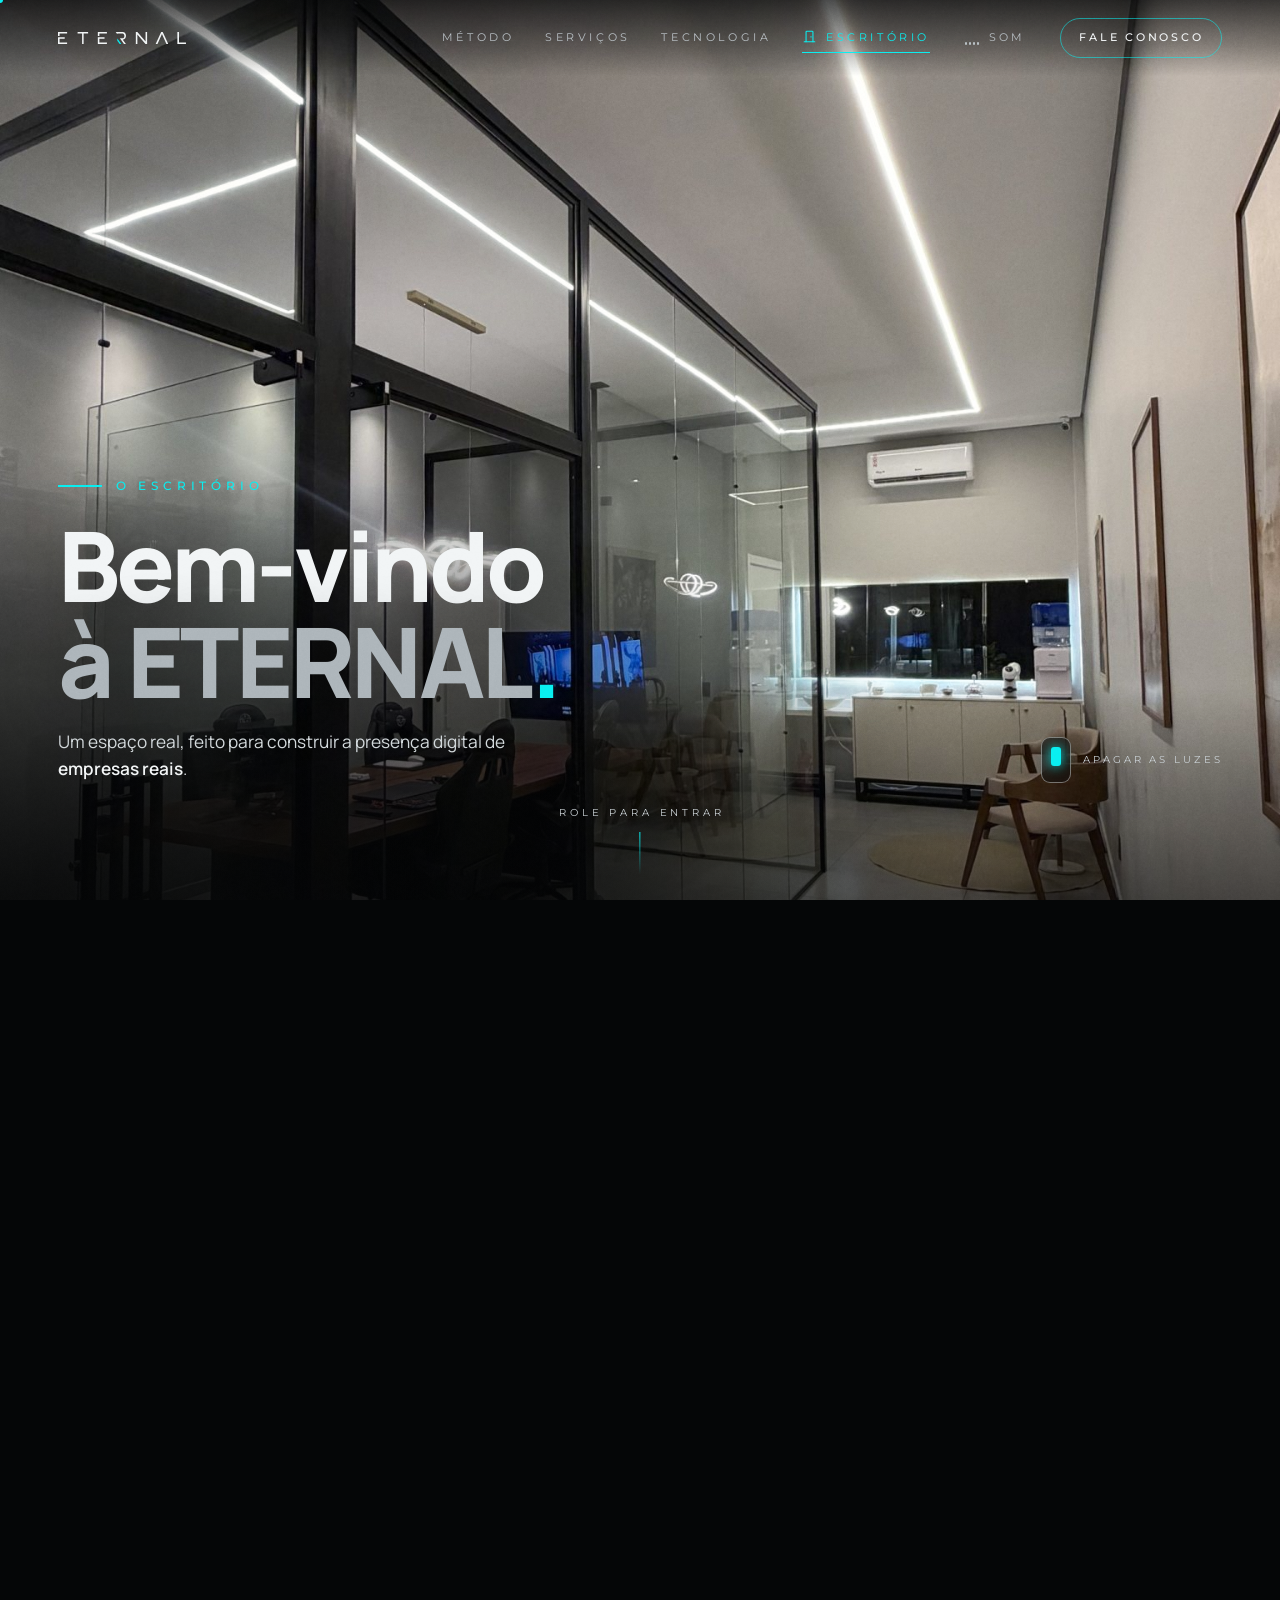
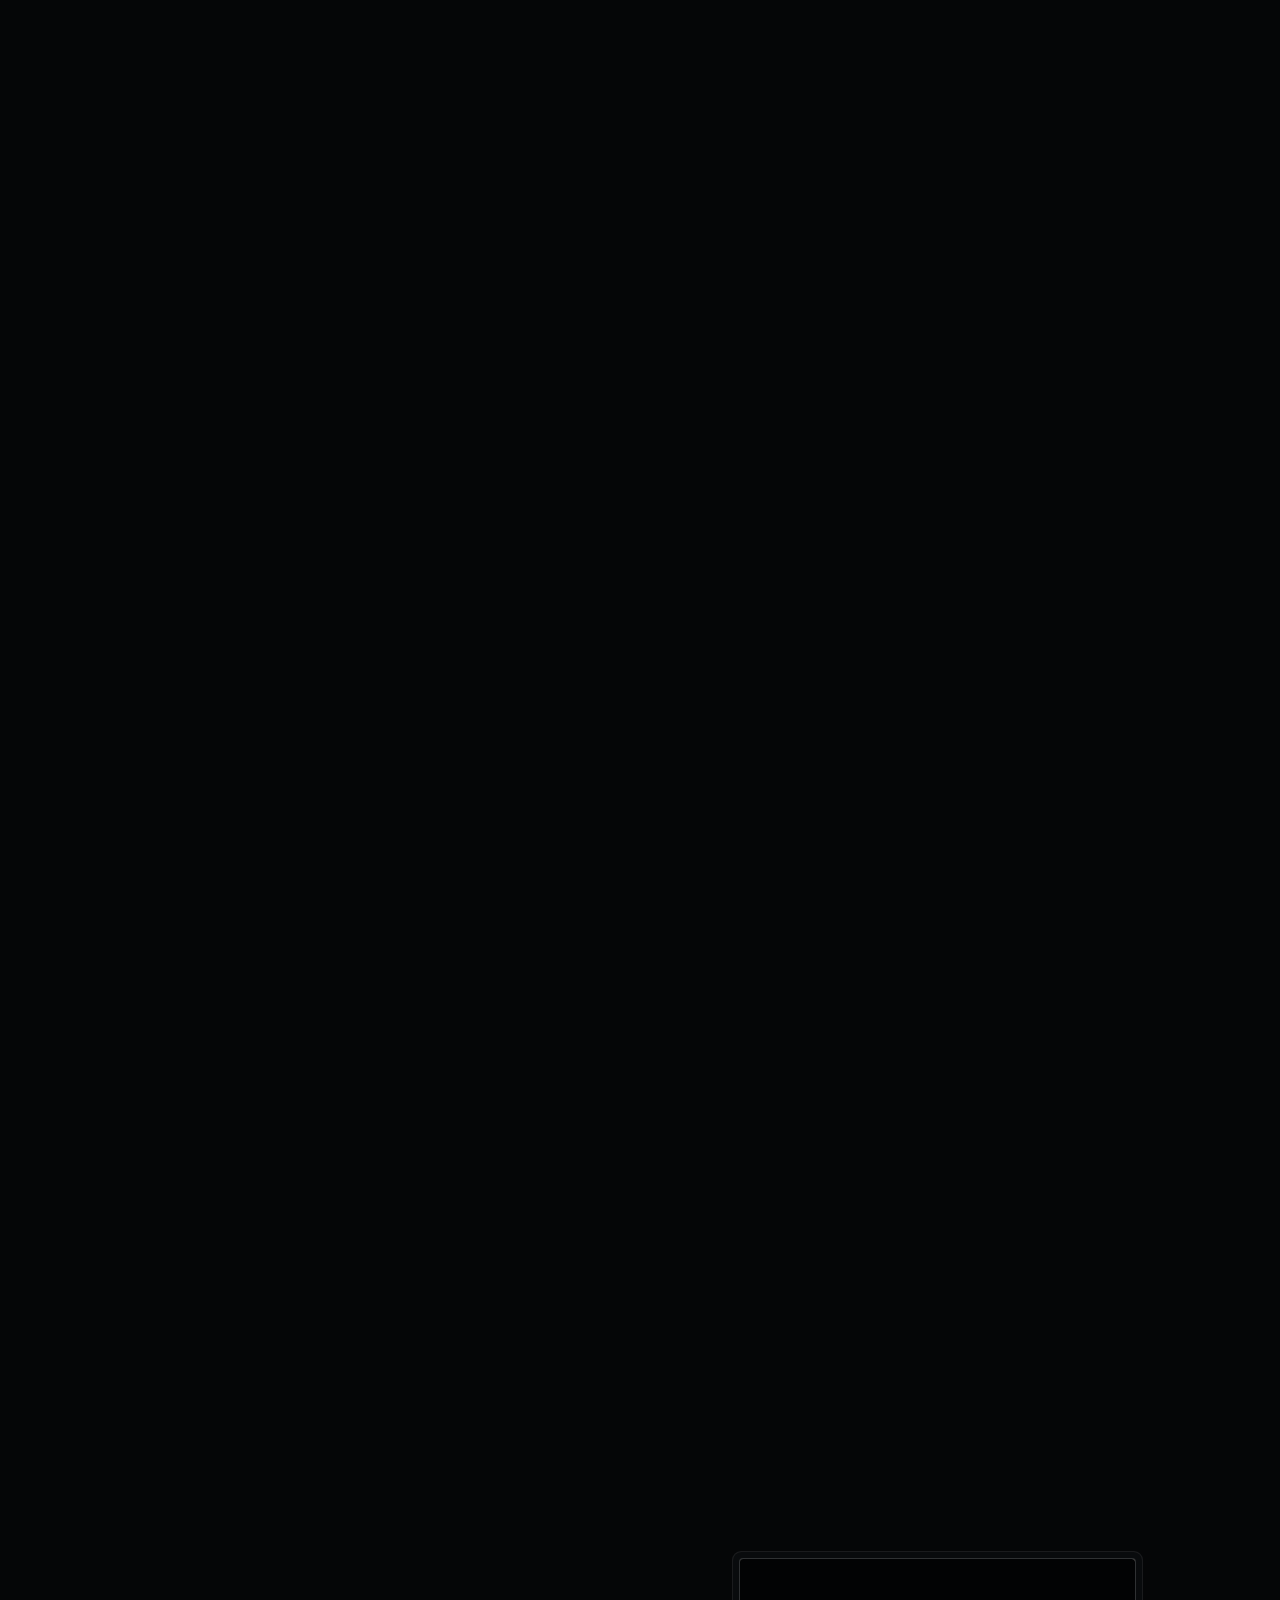
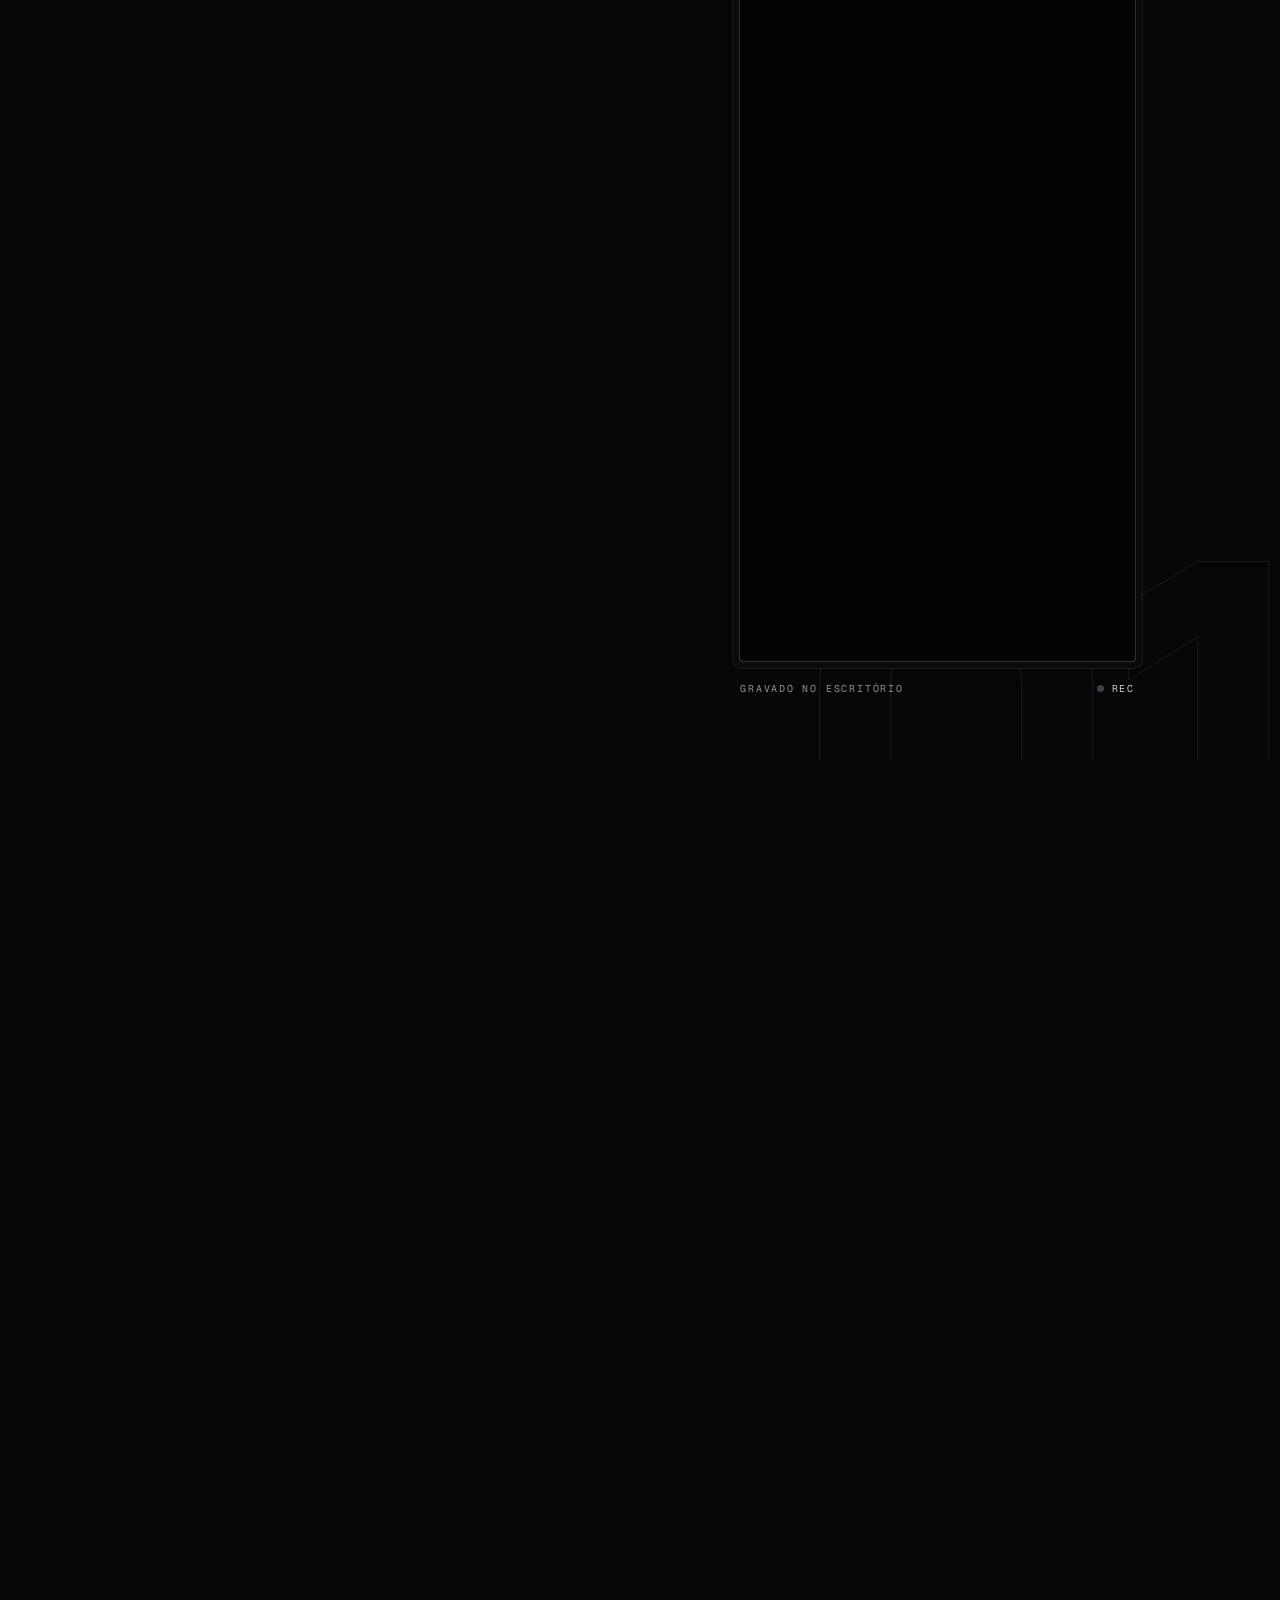
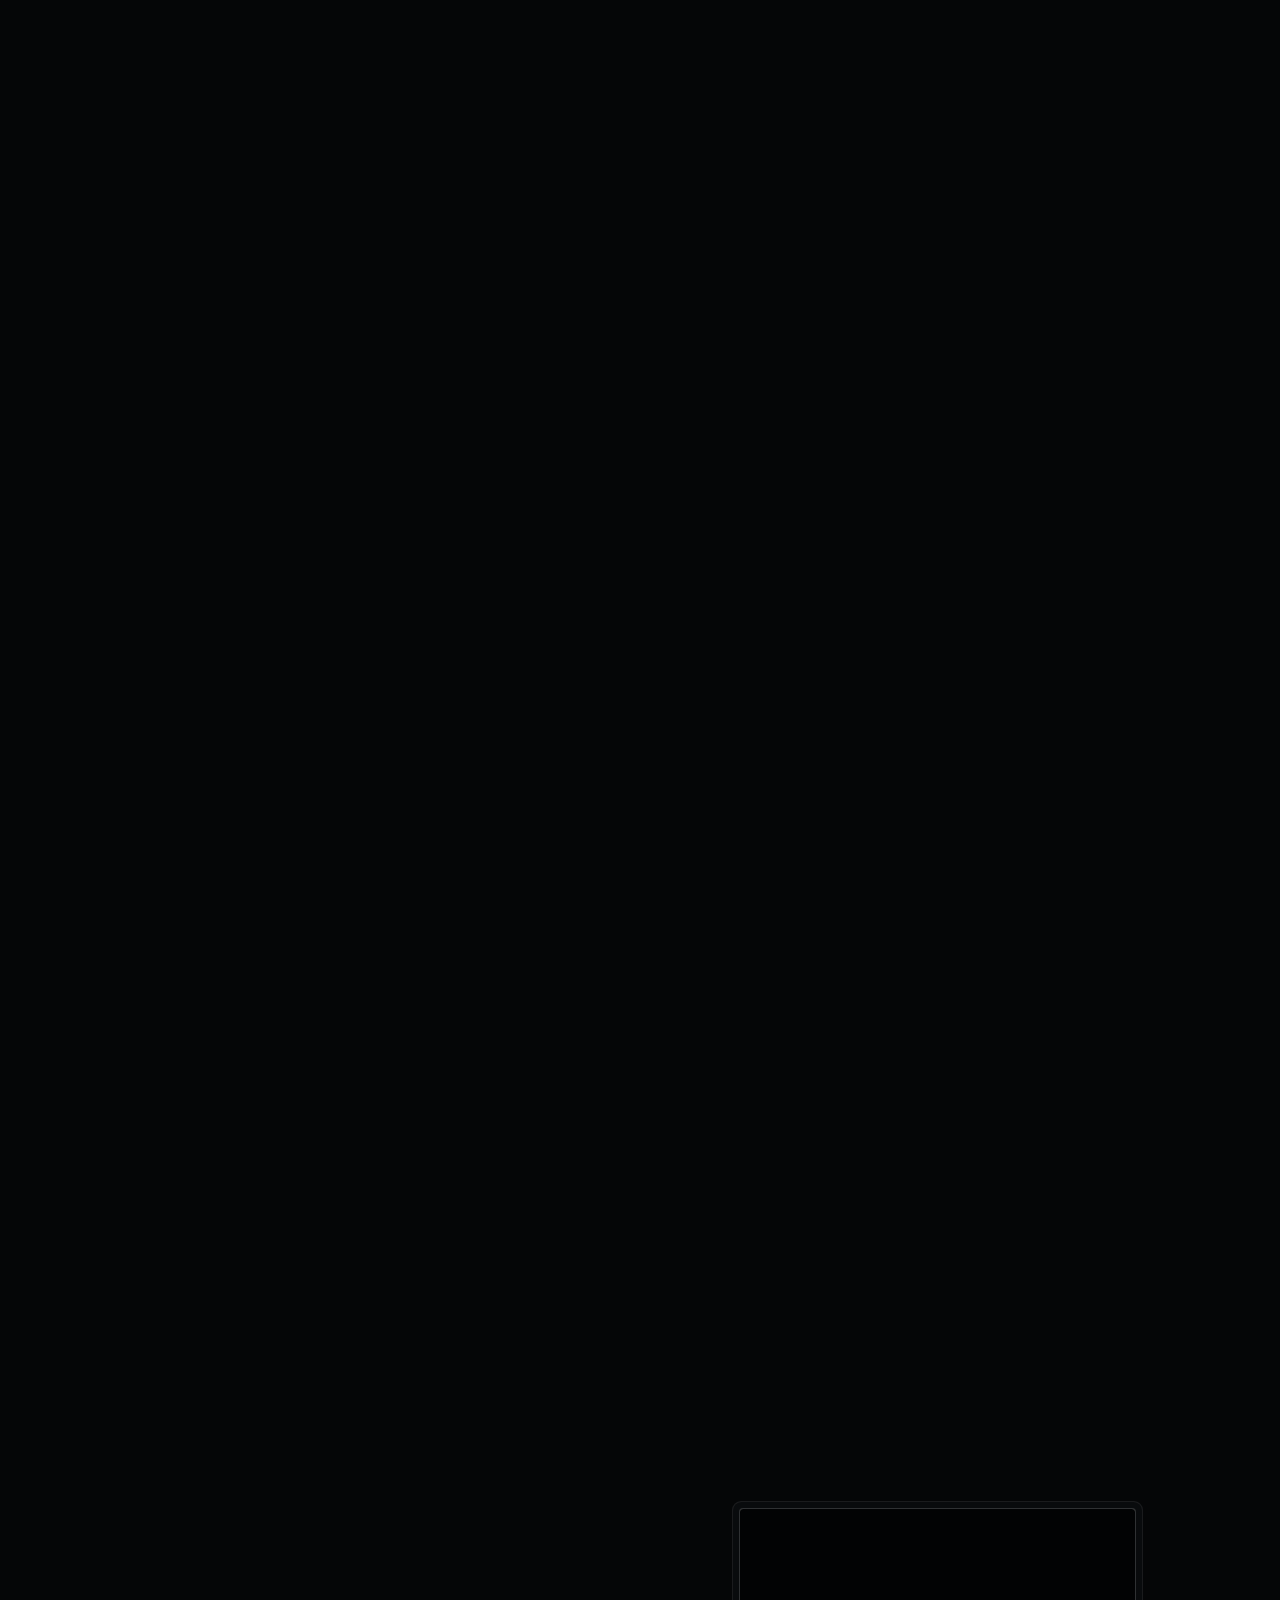
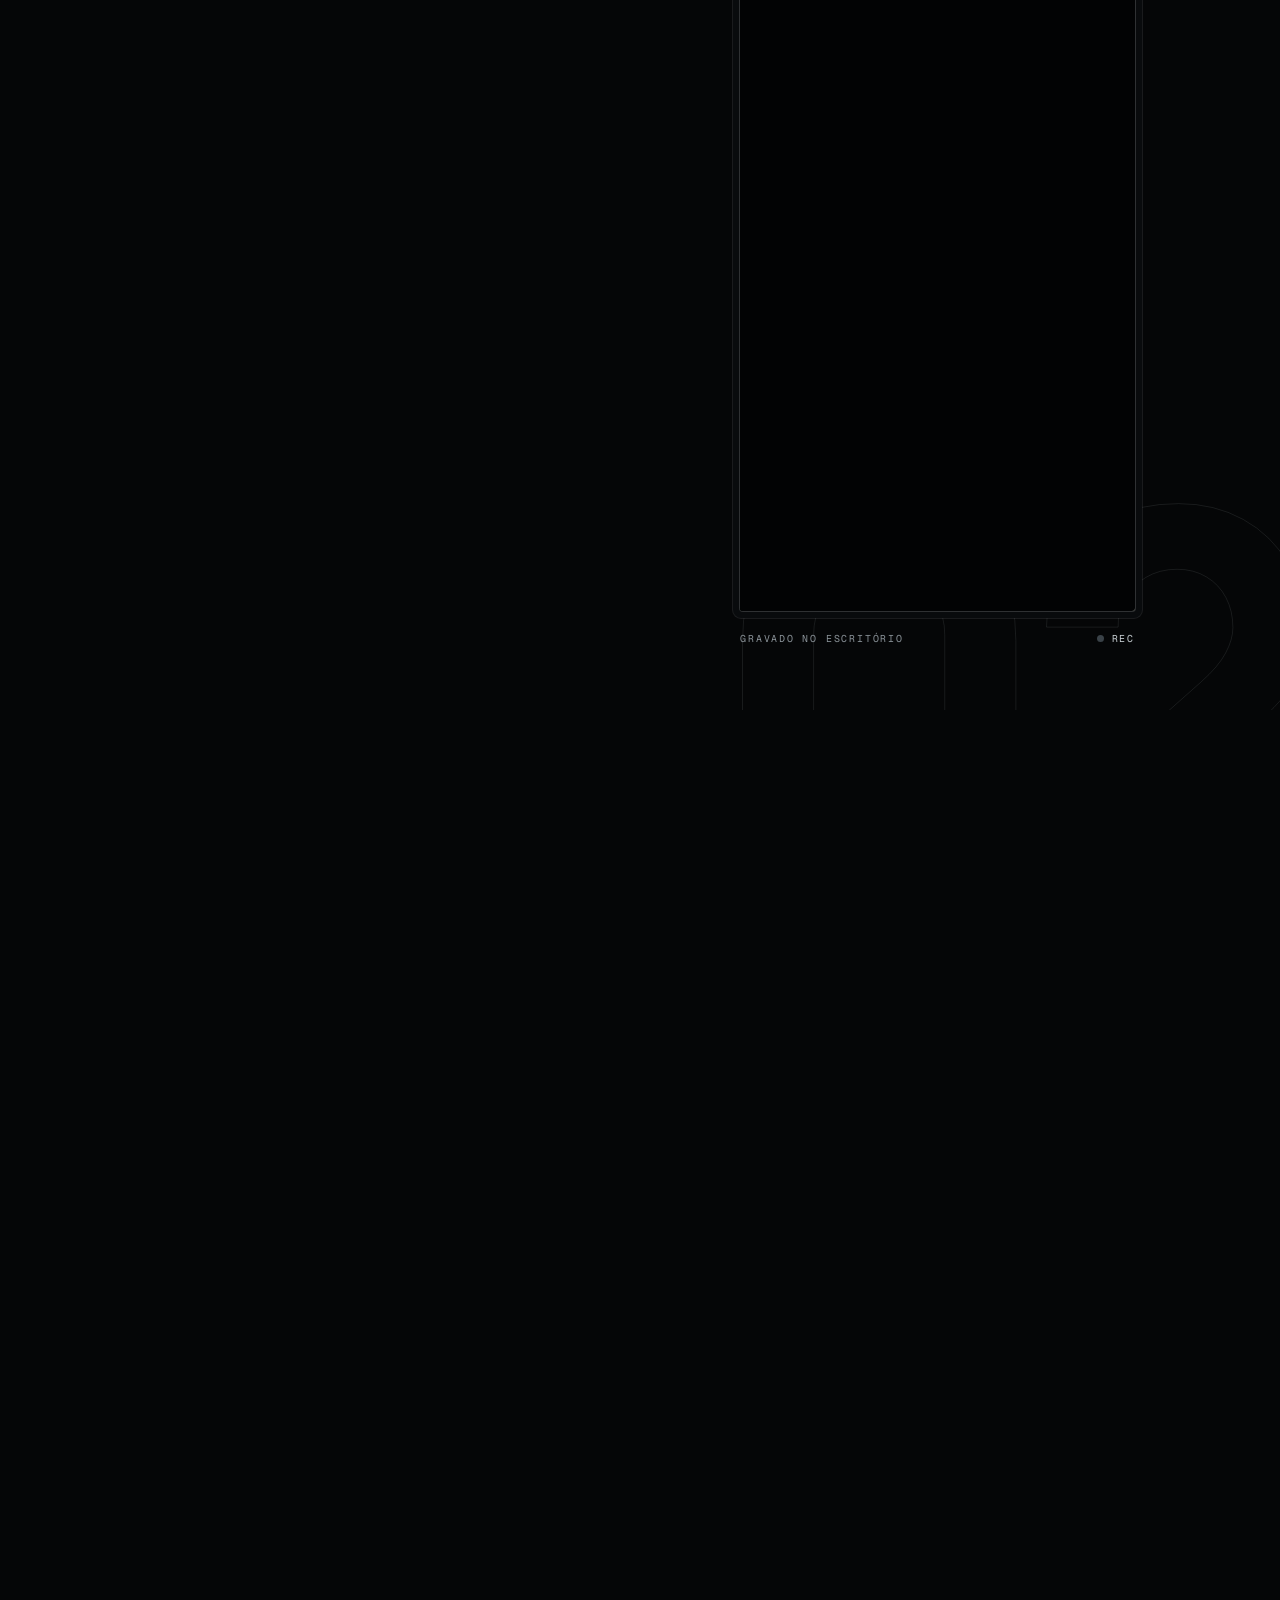
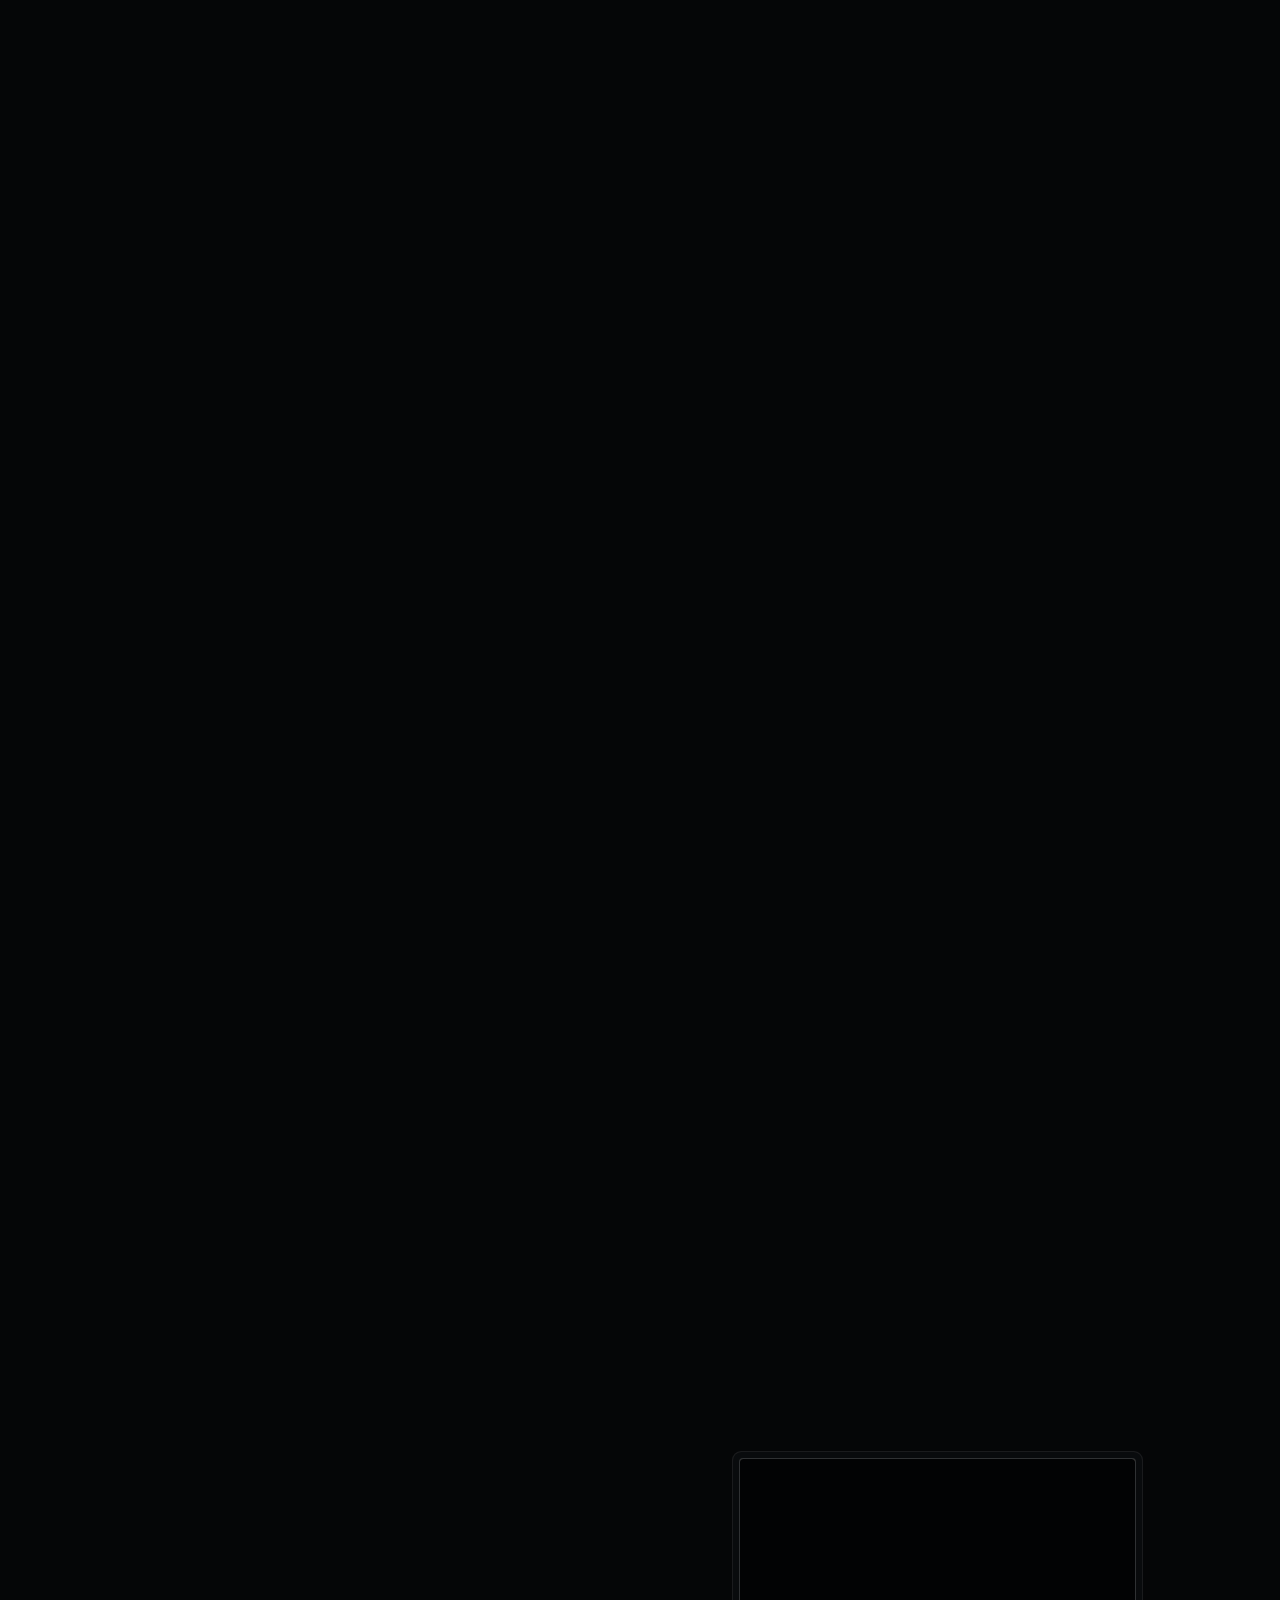
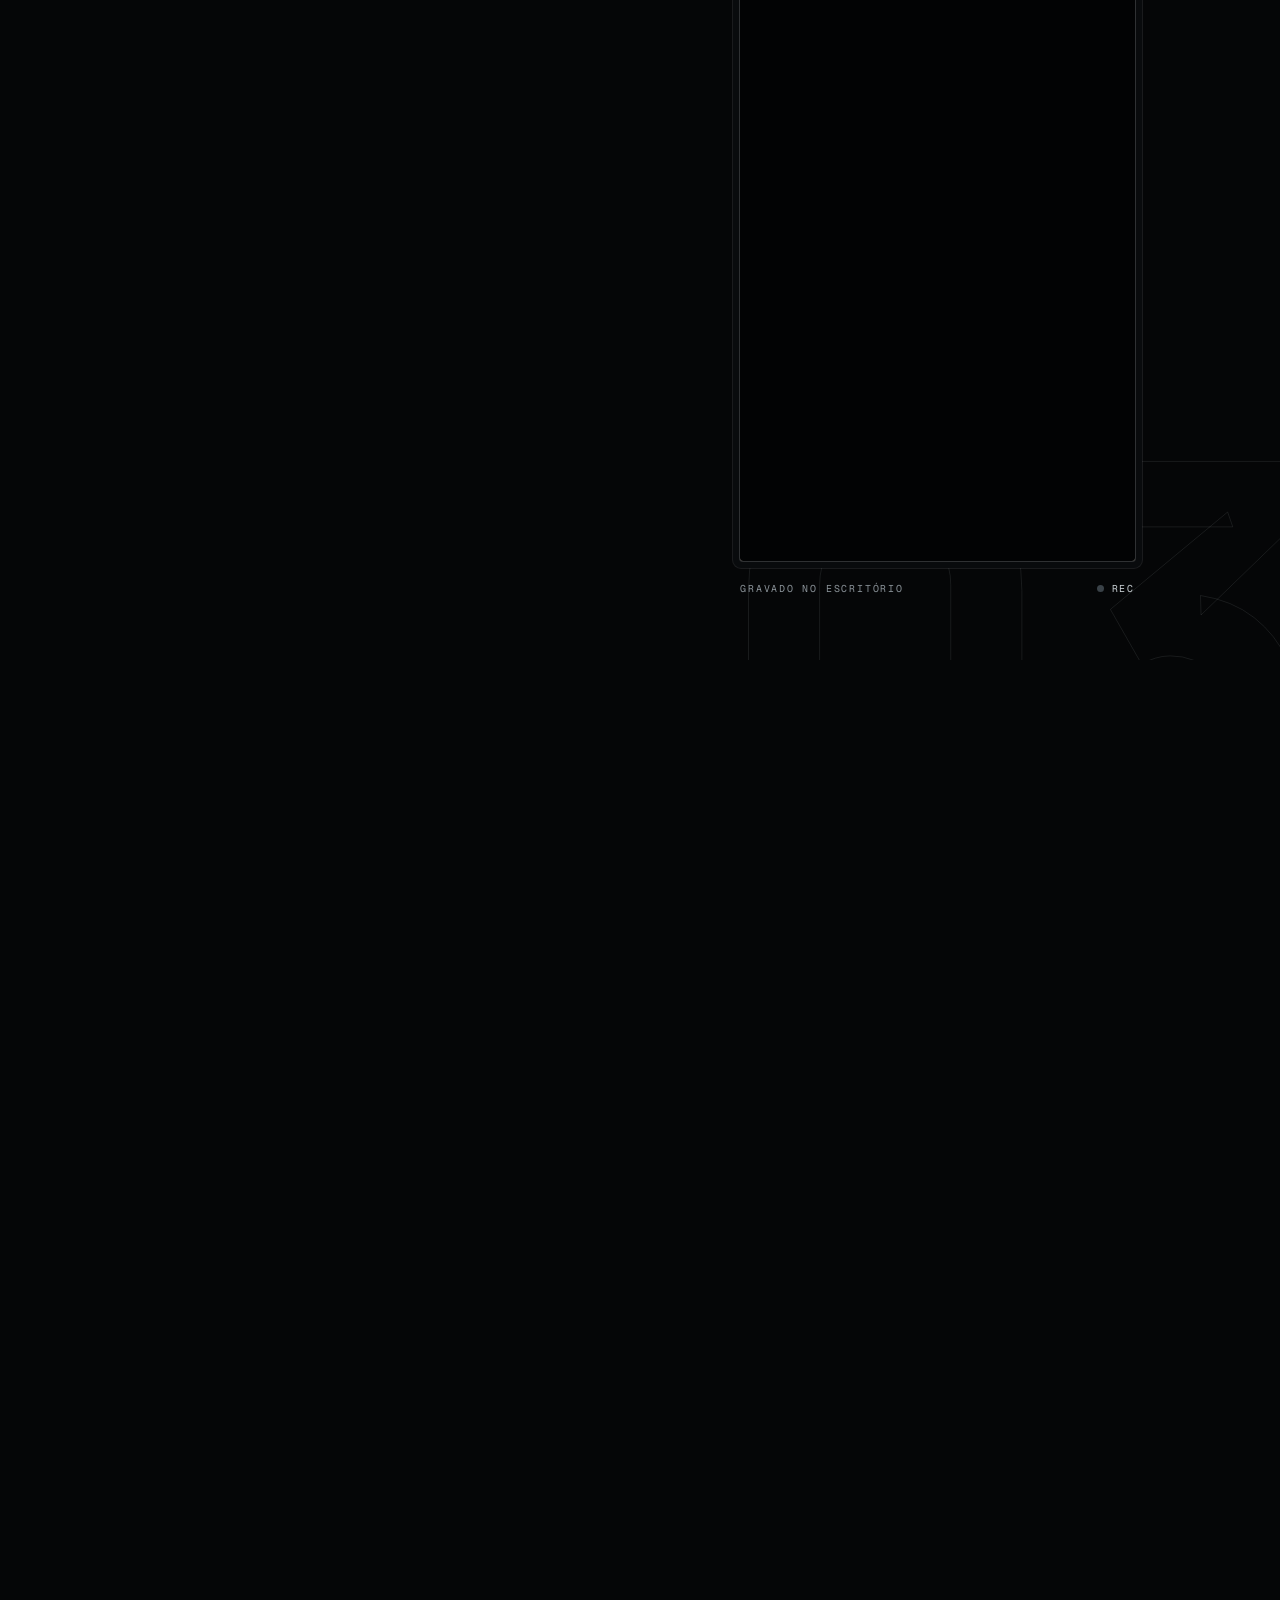
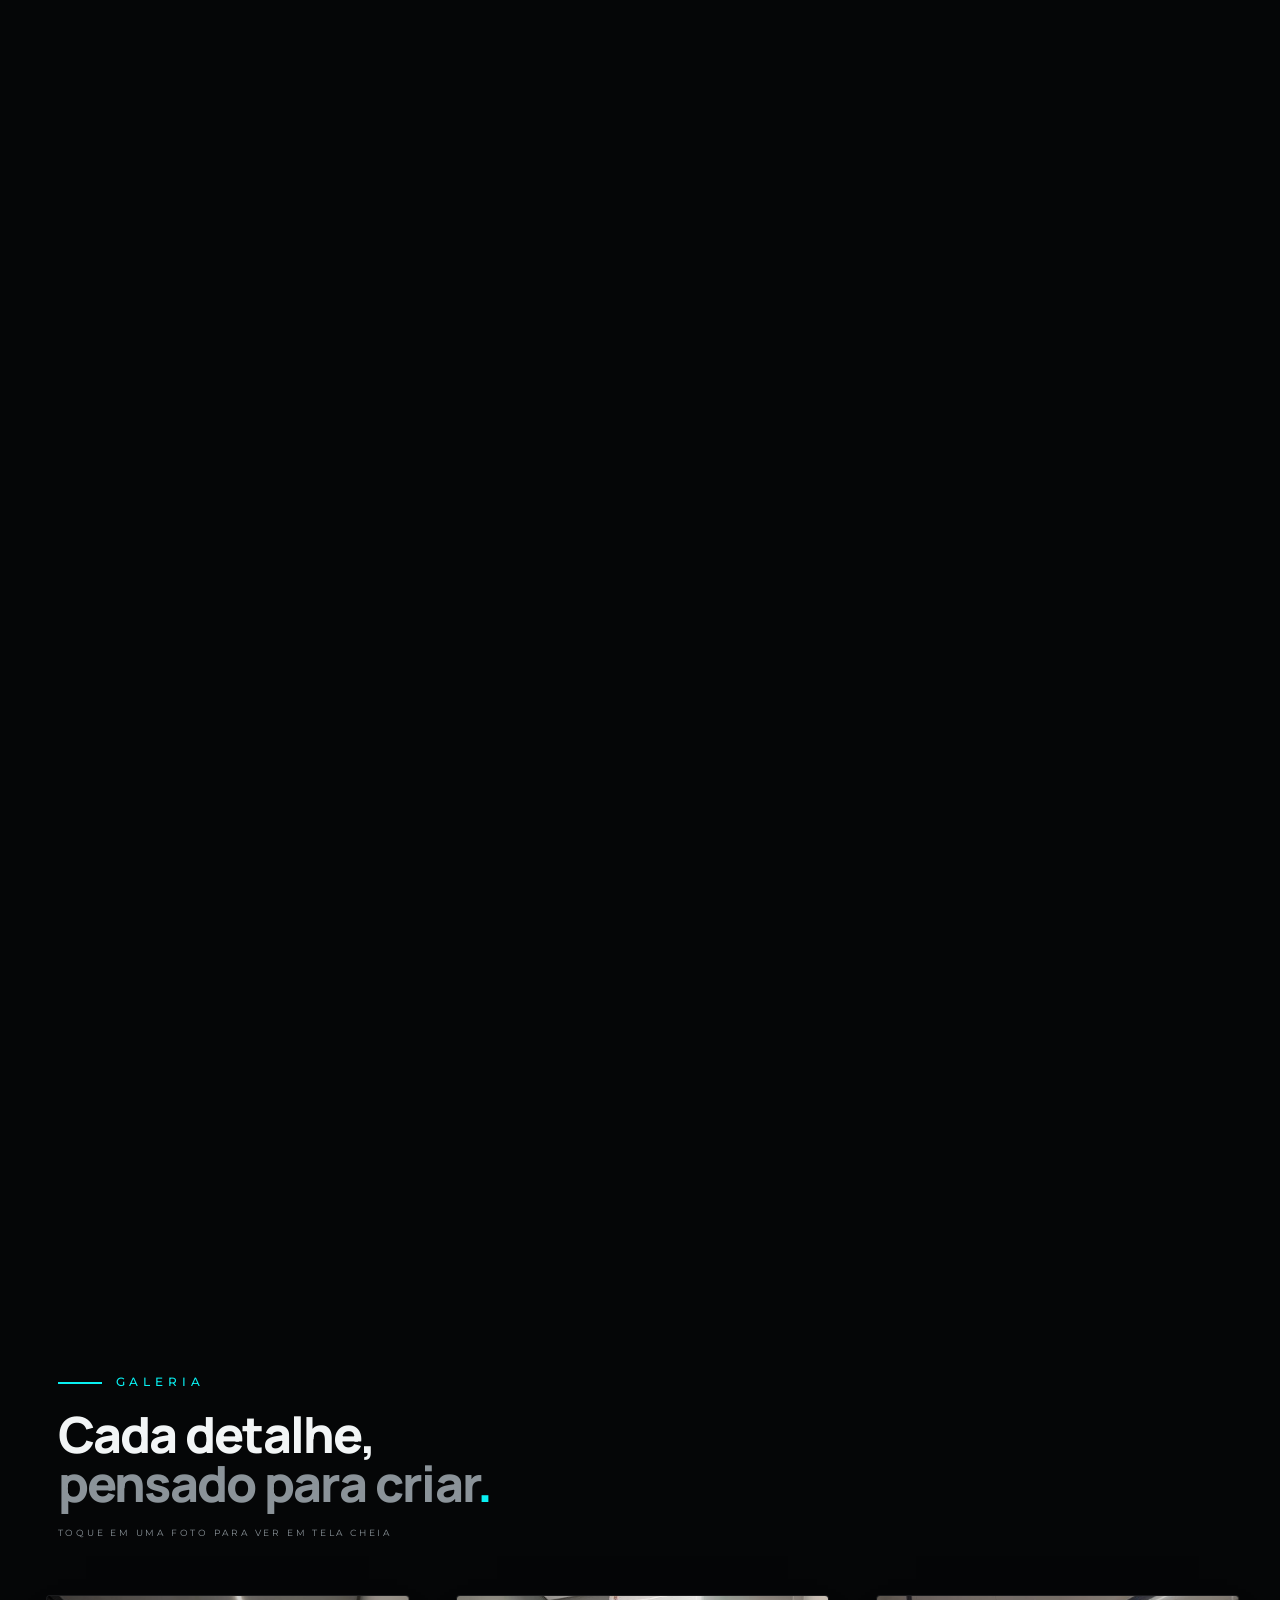
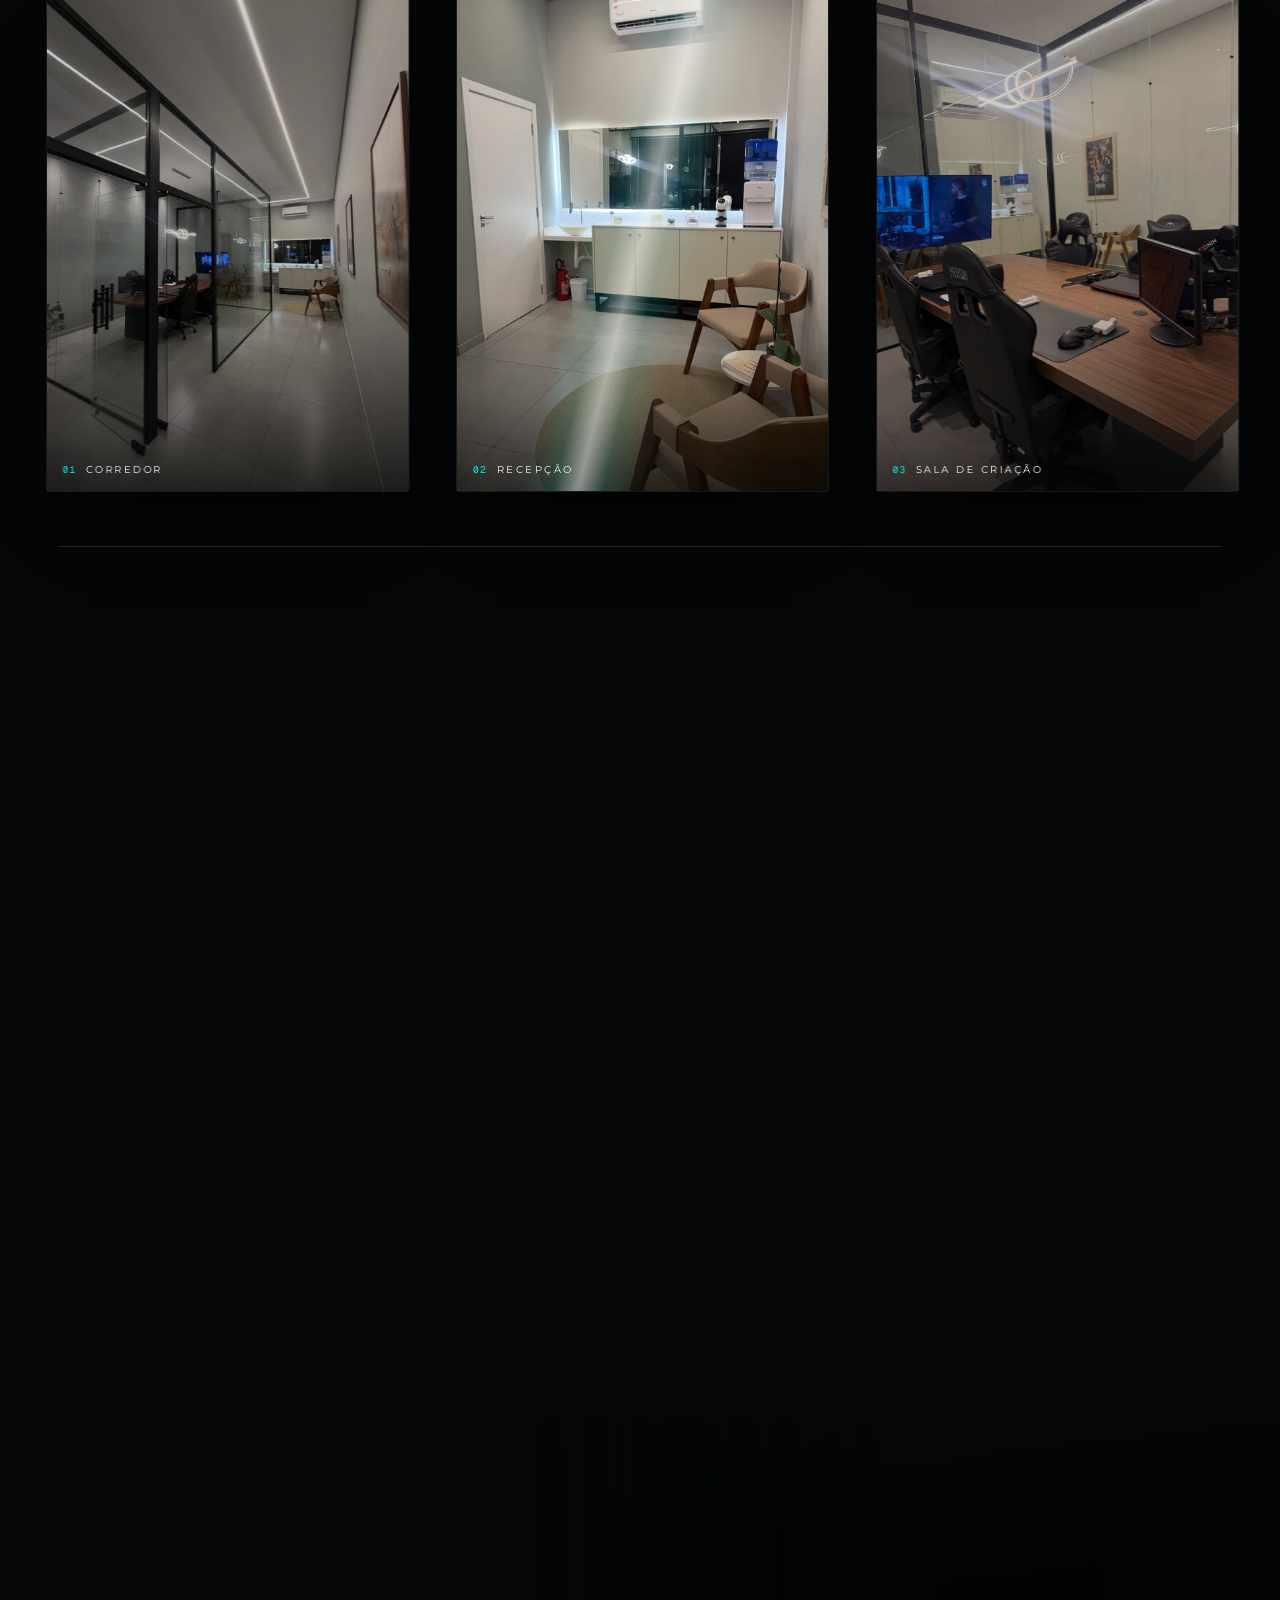
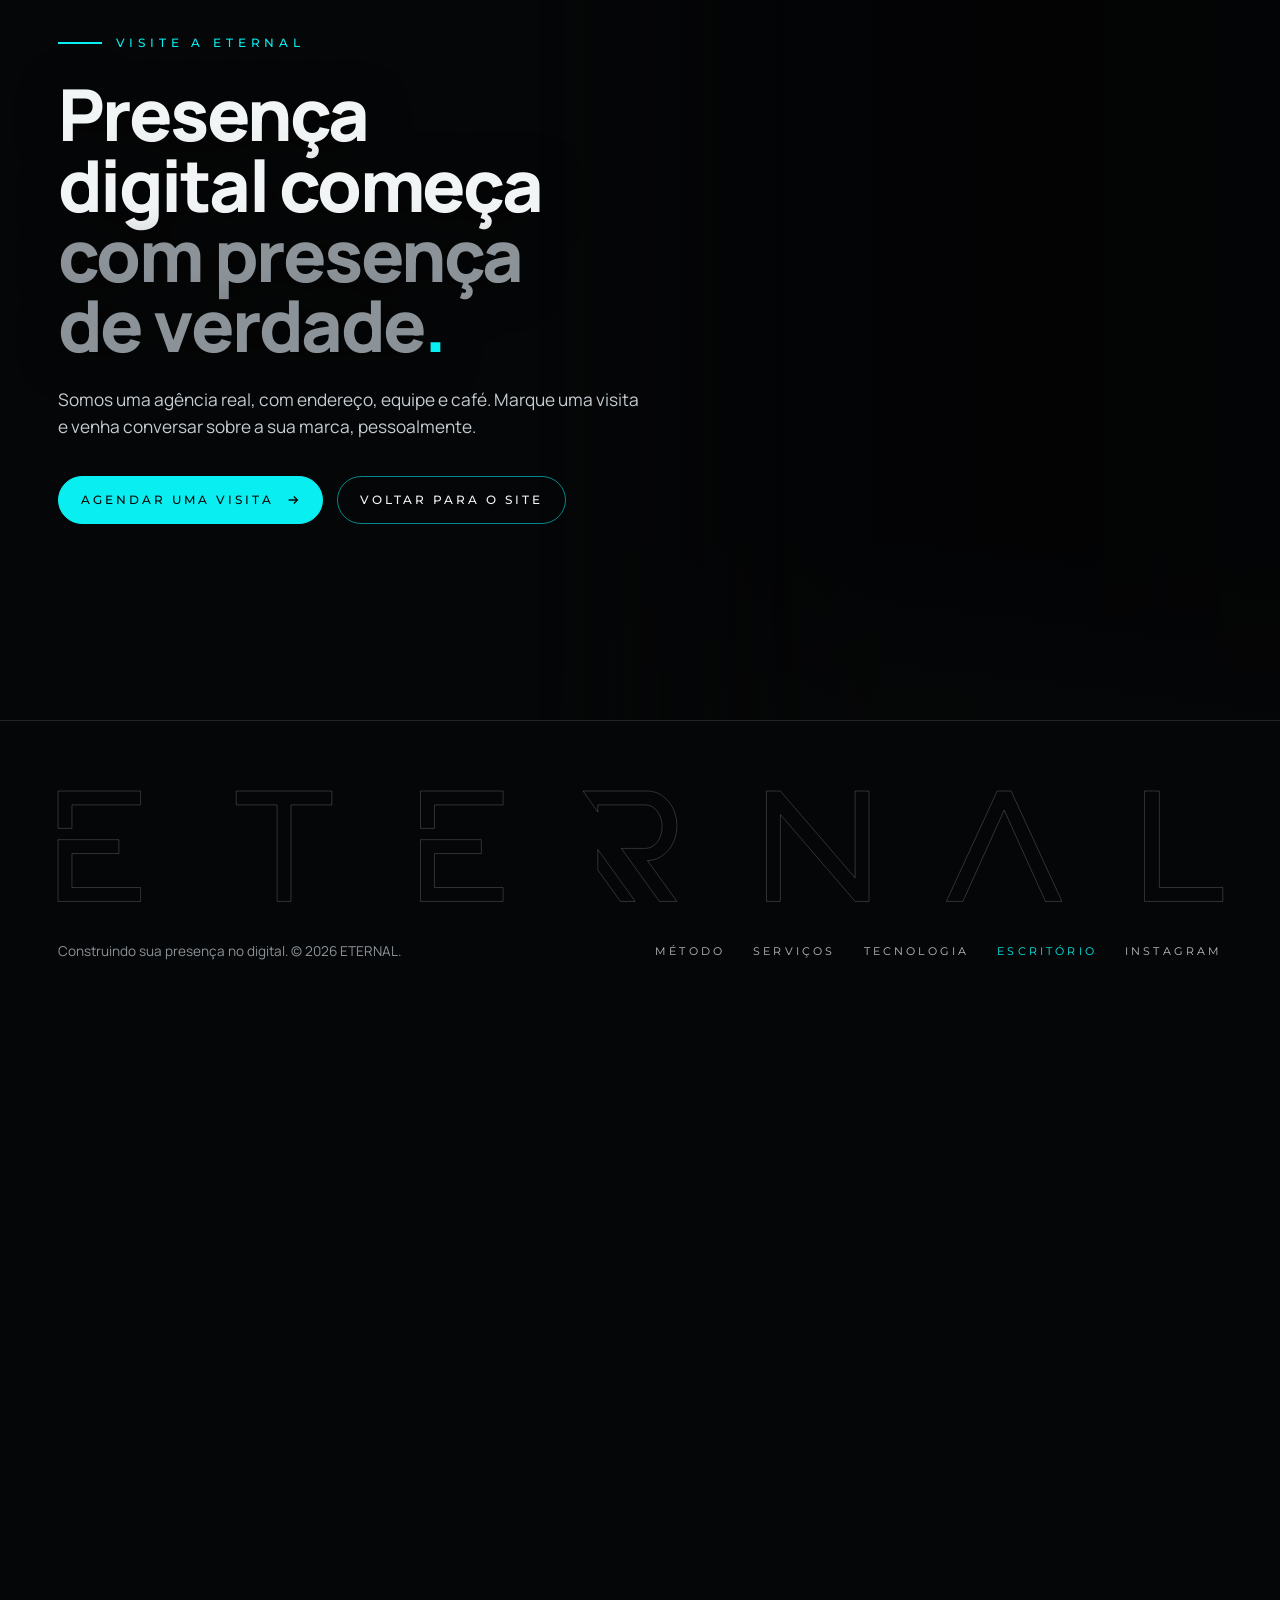
==== escritorio.html @ 4ac4bde9 "Nova página do Escritório e item no menu - escritorio.html: a luz ciano desenha o corredor (traços t" ====
<!doctype html>
<html lang="pt-BR">
<head>
<meta charset="utf-8">
<meta name="viewport" content="width=device-width, initial-scale=1, viewport-fit=cover">
<title>Escritório | ETERNAL</title>
<meta name="description" content="Conheça o escritório da ETERNAL: recepção, sala de criação e sala de reunião. Um espaço real para construir a presença digital da sua empresa. Agende uma visita.">
<meta name="theme-color" content="#050607">
<link rel="canonical" href="https://agenciaeternal.com.br/escritorio">
<meta property="og:type" content="website">
<meta property="og:locale" content="pt_BR">
<meta property="og:title" content="O escritório da ETERNAL">
<meta property="og:description" content="Um espaço real, feito para construir a presença digital de empresas reais. Venha nos visitar.">
<meta property="og:url" content="https://agenciaeternal.com.br/escritorio">
<meta property="og:image" content="https://agenciaeternal.com.br/assets/office/og-escritorio.jpg">
<meta name="twitter:card" content="summary_large_image">
<link rel="icon" href="assets/img/favicon.svg" type="image/svg+xml">
<link rel="apple-touch-icon" href="assets/img/apple-touch-icon.png">
<link rel="preload" href="assets/fonts/manrope-latin-wght-normal.woff2" as="font" type="font/woff2" crossorigin>
<link rel="preload" href="assets/fonts/montserrat-latin-400-normal.woff2" as="font" type="font/woff2" crossorigin>
<link rel="stylesheet" href="assets/css/site.css?v=ffe9e9ca">
<link rel="stylesheet" href="assets/css/office.css?v=41993c0a">
<script>document.documentElement.classList.add('js');</script>
<noscript><style>.loader{display:none}body.is-loading{overflow:auto}.o-switch,.o-hero__lines,.o-hero__leds{display:none}</style></noscript>
</head>
<body class="is-loading office">

<!-- carregamento: a mesma logo que se acende do site principal -->
<div class="loader" id="loader" aria-hidden="true">
  <div class="loader__inner">
    <svg class="loader__logo" viewBox="0 0 1340 127">
      <defs>
        <path id="ldW" vector-effect="non-scaling-stroke" d="M0,0 L95,0 L95,16 L16,16 L16,43 L0,43 Z M0,56 L70,56 L70,72 L16,72 L16,111 L95,111 L95,127 L0,127 Z M205,0 L315,0 L315,16 L268,16 L268,127 L252,127 L252,16 L205,16 Z M417,0 L512,0 L512,16 L433,16 L433,43 L417,43 Z M417,56 L487,56 L487,72 L433,72 L433,111 L512,111 L512,127 L417,127 Z M604,0 L678,0 C696.77,0 712,17.92 712,40 C712,62.08 696.77,80 678,80 L678.16,80 L712,127 L691.92,127 L648,66 L676,66 C686.49,66 695,54.8 695,41 C695,27.2 686.49,16 676,16 L621,16 L621,24.29 Z M815,0 L831,0 L917,100 L917,0 L933,0 L933,127 L917,127 L831,27 L831,127 L815,127 Z M1080.5,0 L1096.5,0 L1155,127 L1136,127 L1088.5,22 L1041,127 L1022,127 Z M1250,0 L1267,0 L1267,111 L1340,111 L1340,127 L1250,127 Z"/>
        <path id="ldA" vector-effect="non-scaling-stroke" d="M621,67.28 L664,127 L647,127 L621,90.89 Z"/>
        <clipPath id="ldClip" clipPathUnits="userSpaceOnUse"><rect id="ldClipRect" x="-20" y="-40" width="0" height="207"/></clipPath>
        <linearGradient id="ldRamp" x1="0" y1="0" x2="1" y2="0"><stop offset="0" stop-color="#fff" stop-opacity="0"/><stop offset="0.8" stop-color="#fff" stop-opacity="0.85"/><stop offset="1" stop-color="#fff" stop-opacity="1"/></linearGradient>
        <mask id="ldHotMask" maskUnits="userSpaceOnUse" x="-500" y="-80" width="2400" height="287"><rect id="ldHotRect" x="-500" y="-80" width="170" height="287" fill="url(#ldRamp)"/></mask>
        <filter id="ldGlow" x="-60%" y="-60%" width="220%" height="220%"><feGaussianBlur stdDeviation="5" result="b"/><feMerge><feMergeNode in="b"/><feMergeNode in="SourceGraphic"/></feMerge></filter>
      </defs>
      <g class="ld-ghost"><use href="#ldW"/><use href="#ldA"/></g>
      <g clip-path="url(#ldClip)"><use href="#ldW" class="ld-fill"/></g>
      <g class="ld-hot" mask="url(#ldHotMask)"><use href="#ldW"/></g>
      <use href="#ldA" class="ld-slash" filter="url(#ldGlow)"/>
      <rect id="ldFront" class="ld-front" x="-20" y="-26" width="3" height="179" rx="1.5" filter="url(#ldGlow)"/>
    </svg>
    <p class="loader__meta"><span>Acendendo as luzes</span><i></i><span class="loader__count" id="loaderCount">000</span></p>
  </div>
</div>

<header class="site-header" id="header">
  <a class="brand" href="/" aria-label="ETERNAL, ir para a página inicial">
    <svg viewBox="0 0 1340 127" role="img" aria-hidden="true"><use href="#logo"></use></svg>
  </a>
  <nav class="nav" aria-label="Páginas">
    <a class="nav__link" href="/#metodo">Método</a>
    <a class="nav__link" href="/#servicos">Serviços</a>
    <a class="nav__link" href="/#tecnologia">Tecnologia</a>
    <a class="nav__link nav__office" href="/escritorio" aria-current="page" aria-label="Escritório"><svg viewBox="0 0 24 24" fill="none" stroke="currentColor" stroke-width="1.7" stroke-linecap="round" stroke-linejoin="round" aria-hidden="true"><path d="M6.5 20.5V4.6c0-.6.5-1.1 1.1-1.1h8.8c.6 0 1.1.5 1.1 1.1v15.9"/><path d="M3.5 20.5h17"/><path d="M14.4 12.2v.6"/></svg><span>Escritório</span></a>
    <button class="sound" id="soundToggle" type="button" aria-pressed="false" aria-label="Ligar o som ambiente"><span class="sound__bars" aria-hidden="true"><i></i><i></i><i></i><i></i></span><span class="sound__label">Som</span></button>
    <a class="btn btn--small" href="https://wa.me/5569993130318?text=Ol%C3%A1%2C%20ETERNAL!%20Quero%20agendar%20uma%20visita%20ao%20escrit%C3%B3rio." target="_blank" rel="noopener" data-magnetic>Fale conosco</a>
  </nav>
</header>

<main>

  <!-- 1. ENTRADA — a luz ciano desenha o corredor (traços tirados da foto real),
       as fitas de LED acendem, o escritório acende, e a rolagem caminha pelo corredor
       (caminhada feita no Higgsfield a partir da foto) -->
  <section class="o-hero" id="inicio" aria-label="O escritório da ETERNAL">
    <div class="o-hero__stage" id="heroStage">
      <div class="o-hero__media">
        <picture><source media="(max-aspect-ratio: 10/11), (max-width: 699px)" srcset="assets/office/hero-m.jpg" width="1080" height="1920"><img class="o-hero__photo" id="heroPhoto" src="assets/office/hero-d.jpg" alt="Corredor do escritório da ETERNAL: a sala de criação de vidro à esquerda, quadros na parede e a recepção ao fundo, com fitas de LED no teto" width="1920" height="1080" fetchpriority="high"></picture>
        <video class="o-hero__walk" id="heroWalk" muted playsinline preload="none" data-src="assets/office/walk" aria-hidden="true"></video>
        <div class="o-hero__dark" id="heroDark"></div>
        <picture><source media="(max-aspect-ratio: 10/11), (max-width: 699px)" srcset="assets/office/leds-m.jpg"><img class="o-hero__leds" id="heroLeds" src="assets/office/leds-d.jpg" alt="" aria-hidden="true"></picture>
        <canvas class="o-hero__lines" id="heroLines" aria-hidden="true"></canvas>
        <div class="o-hero__shade" aria-hidden="true"></div>
      </div>

      <div class="o-hero__copy" id="heroCopy">
        <p class="label label--cyan o-kicker"><span class="rule"></span> O escritório</p>
        <h1 class="statement statement--mega o-hero__title"><span class="line">Bem-vindo</span><span class="line dim">à ETERNAL<span class="dot">.</span></span></h1>
        <p class="lead o-hero__lead">Um espaço real, feito para construir a presença digital de <strong>empresas reais</strong>.</p>
      </div>

      <button class="o-switch" id="lightSwitch" type="button" aria-pressed="true">
        <span class="o-switch__plate" aria-hidden="true"><i></i></span>
        <span class="o-switch__label">Apagar as luzes</span>
      </button>

      <div class="o-hero__cue" id="heroCue" aria-hidden="true"><span>Role para entrar</span><i></i></div>

      <!-- frases que aparecem durante a caminhada -->
      <p class="o-beat" data-beat="0.30,0.40,0.56,0.66"><span class="label label--cyan">Sob o mesmo teto</span><span class="o-beat__t">Estratégia, criação<br>e tecnologia<span class="dot">.</span></span></p>
      <p class="o-beat o-beat--end" data-beat="0.72,0.82,0.94,1.01"><span class="o-beat__t o-beat__t--big">Entre<span class="dot">.</span></span></p>
    </div>
  </section>

  <!-- 2. OS AMBIENTES — cada sala acende quando chega e a rolagem caminha para dentro dela
       (vídeos reais do escritório) -->
  <section class="o-tour" id="ambientes" aria-label="Os ambientes do escritório">

    <article class="o-room" id="recepcao" data-room="recepcao" aria-labelledby="t-recepcao">
      <div class="o-room__stage">
        <span class="o-room__num" aria-hidden="true">01</span>
        <div class="o-room__copy">
          <p class="label label--cyan o-room__label"><span class="o-room__idx">01</span> Recepção</p>
          <h2 class="statement statement--md" id="t-recepcao"><span class="line">Todo projeto começa</span><span class="line dim">com uma boa conversa<span class="dot">.</span></span></h2>
          <p class="lead">É aqui que recebemos você. Um café, a história da sua empresa e onde ela quer chegar. <strong>Antes de qualquer estratégia, a gente escuta.</strong></p>
          <ul class="o-tags" aria-label="Etapas do Método ETERNAL que acontecem aqui"><li>Descoberta</li><li>Diagnóstico</li><li>Primeira conversa</li></ul>
        </div>
        <figure class="o-pane">
          <div class="o-pane__screen">
            <img class="o-pane__poster" src="assets/office/recepcao.jpg" alt="Recepção da ETERNAL: armário com café e água, espelho iluminado e poltronas de madeira sobre um tapete redondo" loading="lazy" width="1080" height="1920">
            <video class="o-pane__video" muted playsinline preload="none" data-src="assets/office/recepcao.mp4" aria-hidden="true"></video>
            <div class="o-pane__dark"></div>
            <img class="o-pane__leds" src="assets/office/leds-recepcao.jpg" alt="" aria-hidden="true" loading="lazy">
            <div class="o-pane__glass" aria-hidden="true"></div>
          </div>
          <figcaption class="o-pane__cap"><span>Gravado no escritório</span><span class="o-pane__rec" aria-hidden="true">REC</span></figcaption>
        </figure>
        <figure class="o-still" aria-hidden="true"><img src="assets/office/g-IMG_2889-s.jpg" alt="" loading="lazy" width="540" height="720"></figure>
      </div>
    </article>

    <article class="o-room" id="criacao" data-room="criacao" aria-labelledby="t-criacao">
      <div class="o-room__stage">
        <span class="o-room__num" aria-hidden="true">02</span>
        <div class="o-room__copy">
          <p class="label label--cyan o-room__label"><span class="o-room__idx">02</span> Sala de criação</p>
          <h2 class="statement statement--md" id="t-criacao"><span class="line">Onde a estratégia</span><span class="line dim">ganha forma<span class="dot">.</span></span></h2>
          <p class="lead">Roteiro, edição, design e dados lado a lado. Uma sala de vidro, à vista de todos: <strong>processo claro, do começo ao fim.</strong></p>
          <ul class="o-tags" aria-label="Etapas do Método ETERNAL que acontecem aqui"><li>Branding</li><li>Audiovisual</li><li>Conteúdo</li></ul>
        </div>
        <figure class="o-pane">
          <div class="o-pane__screen">
            <img class="o-pane__poster" src="assets/office/criacao.jpg" alt="Sala de criação da ETERNAL, com paredes de vidro, mesa de madeira, cadeiras pretas, monitores, uma TV e um pendente de luz em forma de laço" loading="lazy" width="1080" height="1920">
            <video class="o-pane__video" muted playsinline preload="none" data-src="assets/office/criacao.mp4" aria-hidden="true"></video>
            <div class="o-pane__dark"></div>
            <img class="o-pane__leds" src="assets/office/leds-criacao.jpg" alt="" aria-hidden="true" loading="lazy">
            <div class="o-pane__glass" aria-hidden="true"></div>
          </div>
          <figcaption class="o-pane__cap"><span>Gravado no escritório</span><span class="o-pane__rec" aria-hidden="true">REC</span></figcaption>
        </figure>
        <figure class="o-still" aria-hidden="true"><img src="assets/office/g-IMG_2896-s.jpg" alt="" loading="lazy" width="540" height="720"></figure>
      </div>
    </article>

    <article class="o-room" id="reuniao" data-room="reuniao" aria-labelledby="t-reuniao">
      <div class="o-room__stage">
        <span class="o-room__num" aria-hidden="true">03</span>
        <div class="o-room__copy">
          <p class="label label--cyan o-room__label"><span class="o-room__idx">03</span> Sala de reunião</p>
          <h2 class="statement statement--md" id="t-reuniao"><span class="line">Decisões</span><span class="line dim">olho no olho<span class="dot">.</span></span></h2>
          <p class="lead">Planejamento, apresentação de resultados e os próximos passos da sua marca, conversados à mesa. <strong>Com calma e com dados.</strong></p>
          <ul class="o-tags" aria-label="Etapas do Método ETERNAL que acontecem aqui"><li>Estratégia</li><li>Performance</li><li>Resultados</li></ul>
        </div>
        <figure class="o-pane">
          <div class="o-pane__screen">
            <img class="o-pane__poster" src="assets/office/reuniao.jpg" alt="Sala de reunião da ETERNAL: parede de ripas pretas, mesa de madeira com cadeiras de couro, prateleira com claquete e moldura de LED no teto" loading="lazy" width="1080" height="1920">
            <video class="o-pane__video" muted playsinline preload="none" data-src="assets/office/reuniao.mp4" aria-hidden="true"></video>
            <div class="o-pane__dark"></div>
            <img class="o-pane__leds" src="assets/office/leds-reuniao.jpg" alt="" aria-hidden="true" loading="lazy">
            <div class="o-pane__glass" aria-hidden="true"></div>
          </div>
          <figcaption class="o-pane__cap"><span>Gravado no escritório</span><span class="o-pane__rec" aria-hidden="true">REC</span></figcaption>
        </figure>
        <figure class="o-still" aria-hidden="true"><img src="assets/office/g-IMG_2906-s.jpg" alt="" loading="lazy" width="540" height="720"></figure>
      </div>
    </article>
  </section>

  <!-- 3. GALERIA — fotos em profundidade, um feixe de luz passa por cada uma; toque para ver em tela cheia -->
  <section class="o-gallery" id="galeria" aria-labelledby="t-galeria">
    <div class="o-gallery__stage">
      <div class="o-gallery__head">
        <p class="label label--cyan"><span class="rule"></span> Galeria</p>
        <h2 class="statement statement--md" id="t-galeria"><span class="line">Cada detalhe,</span><span class="line dim">pensado para criar<span class="dot">.</span></span></h2>
        <p class="o-gallery__hint">Toque em uma foto para ver em tela cheia</p>
      </div>
      <div class="o-gallery__view">
        <ol class="o-gallery__track" id="galleryTrack">
          <li><button class="o-card" type="button" data-full="assets/office/g-IMG_2897.jpg"><img src="assets/office/g-IMG_2897-s.jpg" alt="Corredor com fita de LED no teto e a sala de vidro" loading="lazy" width="540" height="720"><span class="o-card__cap"><b>01</b> Corredor</span><span class="o-card__zoom" aria-hidden="true"><svg viewBox="0 0 24 24" fill="none" stroke="currentColor" stroke-width="1.8" stroke-linecap="round" aria-hidden="true"><path d="M4 9V4h5M20 9V4h-5M4 15v5h5M20 15v5h-5"/></svg></span></button></li>
          <li><button class="o-card" type="button" data-full="assets/office/g-IMG_2884.jpg"><img src="assets/office/g-IMG_2884-s.jpg" alt="Recepção com espelho iluminado, café e água" loading="lazy" width="540" height="720"><span class="o-card__cap"><b>02</b> Recepção</span><span class="o-card__zoom" aria-hidden="true"><svg viewBox="0 0 24 24" fill="none" stroke="currentColor" stroke-width="1.8" stroke-linecap="round" aria-hidden="true"><path d="M4 9V4h5M20 9V4h-5M4 15v5h5M20 15v5h-5"/></svg></span></button></li>
          <li><button class="o-card" type="button" data-full="assets/office/g-IMG_2892.jpg"><img src="assets/office/g-IMG_2892-s.jpg" alt="Sala de criação com mesa de madeira, monitores e TV" loading="lazy" width="540" height="720"><span class="o-card__cap"><b>03</b> Sala de criação</span><span class="o-card__zoom" aria-hidden="true"><svg viewBox="0 0 24 24" fill="none" stroke="currentColor" stroke-width="1.8" stroke-linecap="round" aria-hidden="true"><path d="M4 9V4h5M20 9V4h-5M4 15v5h5M20 15v5h-5"/></svg></span></button></li>
          <li><button class="o-card" type="button" data-full="assets/office/g-IMG_2889.jpg"><img src="assets/office/g-IMG_2889-s.jpg" alt="Espaço de espera com duas poltronas, orquídea e um quadro de leão colorido" loading="lazy" width="540" height="720"><span class="o-card__cap"><b>04</b> Espaço de espera</span><span class="o-card__zoom" aria-hidden="true"><svg viewBox="0 0 24 24" fill="none" stroke="currentColor" stroke-width="1.8" stroke-linecap="round" aria-hidden="true"><path d="M4 9V4h5M20 9V4h-5M4 15v5h5M20 15v5h-5"/></svg></span></button></li>
          <li><button class="o-card" type="button" data-full="assets/office/g-IMG_2906.jpg"><img src="assets/office/g-IMG_2906-s.jpg" alt="Sala de reunião com parede de ripas pretas e mesa de madeira" loading="lazy" width="540" height="720"><span class="o-card__cap"><b>05</b> Sala de reunião</span><span class="o-card__zoom" aria-hidden="true"><svg viewBox="0 0 24 24" fill="none" stroke="currentColor" stroke-width="1.8" stroke-linecap="round" aria-hidden="true"><path d="M4 9V4h5M20 9V4h-5M4 15v5h5M20 15v5h-5"/></svg></span></button></li>
          <li><button class="o-card" type="button" data-full="assets/office/g-IMG_2902.jpg"><img src="assets/office/g-IMG_2902-s.jpg" alt="Parede do corredor com quadros abstratos" loading="lazy" width="540" height="720"><span class="o-card__cap"><b>06</b> Corredor</span><span class="o-card__zoom" aria-hidden="true"><svg viewBox="0 0 24 24" fill="none" stroke="currentColor" stroke-width="1.8" stroke-linecap="round" aria-hidden="true"><path d="M4 9V4h5M20 9V4h-5M4 15v5h5M20 15v5h-5"/></svg></span></button></li>
          <li><button class="o-card" type="button" data-full="assets/office/g-IMG_2896.jpg"><img src="assets/office/g-IMG_2896-s.jpg" alt="Sala de criação vista do canto, com paredes de vidro" loading="lazy" width="540" height="720"><span class="o-card__cap"><b>07</b> Sala de criação</span><span class="o-card__zoom" aria-hidden="true"><svg viewBox="0 0 24 24" fill="none" stroke="currentColor" stroke-width="1.8" stroke-linecap="round" aria-hidden="true"><path d="M4 9V4h5M20 9V4h-5M4 15v5h5M20 15v5h-5"/></svg></span></button></li>
          <li><button class="o-card" type="button" data-full="assets/office/g-IMG_2910.jpg"><img src="assets/office/g-IMG_2910-s.jpg" alt="Vista do espaço de espera para a sala de vidro e o corredor" loading="lazy" width="540" height="720"><span class="o-card__cap"><b>08</b> Espaço de espera</span><span class="o-card__zoom" aria-hidden="true"><svg viewBox="0 0 24 24" fill="none" stroke="currentColor" stroke-width="1.8" stroke-linecap="round" aria-hidden="true"><path d="M4 9V4h5M20 9V4h-5M4 15v5h5M20 15v5h-5"/></svg></span></button></li>
        </ol>
      </div>
      <div class="o-gallery__bar" aria-hidden="true"><i id="galleryBar"></i></div>
    </div>
  </section>

  <!-- 4. VISITA -->
  <section class="o-visit" id="visita" aria-labelledby="t-visita">
    <div class="o-visit__bg" aria-hidden="true">
      <img src="assets/office/g-IMG_2889.jpg" alt="" loading="lazy" width="1200" height="1600">
    </div>
    <div class="o-visit__inner">
      <p class="label label--cyan"><span class="rule"></span> Visite a ETERNAL</p>
      <h2 class="statement" id="t-visita"><span class="line">Presença digital começa</span><span class="line dim">com presença de verdade<span class="dot">.</span></span></h2>
      <p class="lead">Somos uma agência real, com endereço, equipe e café. Marque uma visita e venha conversar sobre a sua marca, pessoalmente.</p>
      <div class="o-visit__cta">
        <a class="btn btn--solid" href="https://wa.me/5569993130318?text=Ol%C3%A1%2C%20ETERNAL!%20Quero%20agendar%20uma%20visita%20ao%20escrit%C3%B3rio." target="_blank" rel="noopener" data-magnetic>Agendar uma visita <svg class="arrow" viewBox="0 0 16 16" fill="none" stroke="currentColor" stroke-width="1.6" aria-hidden="true"><path d="M3 8h10M9 4l4 4-4 4"/></svg></a>
        <a class="btn" href="/">Voltar para o site</a>
      </div>
    </div>
  </section>
</main>

<footer class="footer">
  <svg class="footer__logo" id="footLogo" viewBox="0 0 1340 127" role="img" aria-label="ETERNAL">
    <defs>
      <path id="flW" vector-effect="non-scaling-stroke" d="M0,0 L95,0 L95,16 L16,16 L16,43 L0,43 Z M0,56 L70,56 L70,72 L16,72 L16,111 L95,111 L95,127 L0,127 Z M205,0 L315,0 L315,16 L268,16 L268,127 L252,127 L252,16 L205,16 Z M417,0 L512,0 L512,16 L433,16 L433,43 L417,43 Z M417,56 L487,56 L487,72 L433,72 L433,111 L512,111 L512,127 L417,127 Z M604,0 L678,0 C696.77,0 712,17.92 712,40 C712,62.08 696.77,80 678,80 L678.16,80 L712,127 L691.92,127 L648,66 L676,66 C686.49,66 695,54.8 695,41 C695,27.2 686.49,16 676,16 L621,16 L621,24.29 Z M815,0 L831,0 L917,100 L917,0 L933,0 L933,127 L917,127 L831,27 L831,127 L815,127 Z M1080.5,0 L1096.5,0 L1155,127 L1136,127 L1088.5,22 L1041,127 L1022,127 Z M1250,0 L1267,0 L1267,111 L1340,111 L1340,127 L1250,127 Z"/>
      <path id="flA" vector-effect="non-scaling-stroke" d="M621,67.28 L664,127 L647,127 L621,90.89 Z"/>
      <clipPath id="flClip" clipPathUnits="userSpaceOnUse"><rect id="flClipRect" x="-400" y="-60" width="2400" height="247"/></clipPath>
      <linearGradient id="flRamp" x1="0" y1="0" x2="1" y2="0"><stop offset="0" stop-color="#fff" stop-opacity="0"/><stop offset="0.82" stop-color="#fff" stop-opacity="0.85"/><stop offset="1" stop-color="#fff" stop-opacity="1"/></linearGradient>
      <mask id="flHotMask" maskUnits="userSpaceOnUse" x="-900" y="-100" width="3200" height="327"><rect id="flHotRect" x="-900" y="-100" width="180" height="327" fill="url(#flRamp)"/></mask>
      <linearGradient id="flTrail" x1="0" y1="0" x2="1" y2="0"><stop offset="0" stop-color="#09EFF1" stop-opacity="0"/><stop offset="0.72" stop-color="#09EFF1" stop-opacity="0.55"/><stop offset="1" stop-color="#F2FFFF" stop-opacity="1"/></linearGradient>
      <filter id="flBlur" x="-50%" y="-400%" width="200%" height="900%"><feGaussianBlur stdDeviation="5"/></filter>
    </defs>
    <g class="fl-ghost"><use href="#flW"/><use href="#flA"/></g>
    <g clip-path="url(#flClip)"><use href="#flW" fill="currentColor"/><use href="#flA" fill="#09EFF1"/></g>
    <g class="fl-hot" mask="url(#flHotMask)"><use href="#flW"/><use href="#flA"/></g>
    <g id="flSparks"></g>
    <g id="flMissile" class="fl-missile" transform="translate(-900 0)">
      <rect x="-440" y="56.5" width="440" height="14" rx="7" fill="url(#flTrail)" filter="url(#flBlur)" opacity="0.9"/>
      <rect x="-440" y="61.8" width="440" height="3.4" rx="1.7" fill="url(#flTrail)"/>
      <ellipse cx="-4" cy="63.5" rx="32" ry="12" fill="#7FF6F8" filter="url(#flBlur)"/>
      <ellipse cx="-3" cy="63.5" rx="14" ry="4.8" fill="#FFFFFF"/>
    </g>
  </svg>
  <div class="footer__row">
    <p>Construindo sua presença no digital. © 2026 ETERNAL.</p>
    <div class="footer__links">
      <a href="/#metodo">Método</a><a href="/#servicos">Serviços</a><a href="/#tecnologia">Tecnologia</a><a href="/escritorio" aria-current="page">Escritório</a>
      <a href="https://www.instagram.com/agenciaeternal/" target="_blank" rel="noopener">Instagram</a>
    </div>
  </div>
</footer>

<!-- foto em tela cheia -->
<div class="lightbox" id="lightbox" role="dialog" aria-modal="true" aria-label="Foto do escritório em tela cheia" hidden>
  <figure class="lightbox__fig">
    <img class="lightbox__img" id="lbImg" alt="">
    <figcaption class="lightbox__cap"><span id="lbCount">01 / 08</span><span id="lbText"></span></figcaption>
  </figure>
  <button class="lightbox__btn lightbox__close" id="lbClose" type="button" aria-label="Fechar"><svg viewBox="0 0 24 24" fill="none" stroke="currentColor" stroke-width="1.7" stroke-linecap="round" aria-hidden="true"><path d="M6 6l12 12M18 6L6 18"/></svg></button>
  <button class="lightbox__btn lightbox__prev" id="lbPrev" type="button" aria-label="Foto anterior"><svg viewBox="0 0 24 24" fill="none" stroke="currentColor" stroke-width="1.7" stroke-linecap="round" stroke-linejoin="round" aria-hidden="true"><path d="M15 5l-7 7 7 7"/></svg></button>
  <button class="lightbox__btn lightbox__next" id="lbNext" type="button" aria-label="Próxima foto"><svg viewBox="0 0 24 24" fill="none" stroke="currentColor" stroke-width="1.7" stroke-linecap="round" stroke-linejoin="round" aria-hidden="true"><path d="M9 5l7 7-7 7"/></svg></button>
</div>

<a class="wa-float" id="waFloat" href="https://wa.me/5569993130318?text=Ol%C3%A1%2C%20ETERNAL!%20Quero%20agendar%20uma%20visita%20ao%20escrit%C3%B3rio." target="_blank" rel="noopener" aria-label="Conversar no WhatsApp">
  <svg viewBox="0 0 24 24" fill="none" stroke="currentColor" stroke-width="1.8" stroke-linecap="round" stroke-linejoin="round" aria-hidden="true"><path d="M4 6.5A2.5 2.5 0 0 1 6.5 4h11A2.5 2.5 0 0 1 20 6.5v7a2.5 2.5 0 0 1-2.5 2.5H11l-4.5 3.8V16h0A2.5 2.5 0 0 1 4 13.5z"/><path d="M8.6 10h.01M12 10h.01M15.4 10h.01" stroke-width="2.6"/></svg>
</a>
<button class="float-btn sound-float" id="soundFloat" type="button" aria-pressed="false" aria-label="Ligar o som ambiente" data-tip="Ligar o som">
  <svg viewBox="0 0 24 24" fill="none" stroke="currentColor" stroke-width="1.7" stroke-linecap="round" stroke-linejoin="round" aria-hidden="true"><path d="M3.8 9.4h3.4L12 5.4v13.2l-4.8-4H3.8z"/><g class="sf-on"><path d="M15.6 9.1a4.1 4.1 0 0 1 0 5.8"/><path d="M18.3 6.5a7.8 7.8 0 0 1 0 11"/></g><g class="sf-off"><path d="M16.2 9.6l4.6 4.6M20.8 9.6l-4.6 4.6"/></g></svg>
</button>
<button class="float-btn to-top" id="toTop" type="button" aria-label="Voltar ao topo da página" data-tip="Voltar ao topo">
  <svg viewBox="0 0 24 24" fill="none" stroke="currentColor" stroke-width="1.8" stroke-linecap="round" stroke-linejoin="round" aria-hidden="true"><path d="M12 19V5.5M5.8 11.7L12 5.5l6.2 6.2"/></svg>
</button>
<div class="curtain" id="curtain" aria-hidden="true"><i></i></div>

<div class="grain" aria-hidden="true"></div>
<div class="progress" aria-hidden="true"><i id="progressBar"></i></div>
<div class="cursor" id="cursor" aria-hidden="true"><div class="cursor__ring"></div><div class="cursor__dot"></div></div>

<svg width="0" height="0" style="position:absolute" aria-hidden="true">
  <defs>
    <g id="logo">
      <path d="M0,0 L95,0 L95,16 L16,16 L16,43 L0,43 Z M0,56 L70,56 L70,72 L16,72 L16,111 L95,111 L95,127 L0,127 Z M205,0 L315,0 L315,16 L268,16 L268,127 L252,127 L252,16 L205,16 Z M417,0 L512,0 L512,16 L433,16 L433,43 L417,43 Z M417,56 L487,56 L487,72 L433,72 L433,111 L512,111 L512,127 L417,127 Z M604,0 L678,0 C696.77,0 712,17.92 712,40 C712,62.08 696.77,80 678,80 L678.16,80 L712,127 L691.92,127 L648,66 L676,66 C686.49,66 695,54.8 695,41 C695,27.2 686.49,16 676,16 L621,16 L621,24.29 Z M815,0 L831,0 L917,100 L917,0 L933,0 L933,127 L917,127 L831,27 L831,127 L815,127 Z M1080.5,0 L1096.5,0 L1155,127 L1136,127 L1088.5,22 L1041,127 L1022,127 Z M1250,0 L1267,0 L1267,111 L1340,111 L1340,127 L1250,127 Z" fill="currentColor"/>
      <path d="M621,67.28 L664,127 L647,127 L621,90.89 Z" fill="#09EFF1"/>
    </g>
  </defs>
</svg>

<script src="assets/js/vendor/gsap.min.js?v=9396f256"></script>
<script src="assets/js/vendor/ScrollTrigger.min.js?v=05ca5ad8"></script>
<script src="assets/js/vendor/lenis.min.js?v=acddbf76"></script>
<script src="assets/js/office.js?v=75901fcf"></script>
</body>
</html>
---- assets/css/site.css ----
/* =========================================================================
   ETERNAL — Construindo sua presença no digital
   Conceito: uma jornada no escuro em que a luz ciano constrói a marca.
   Layout: cenas de tela cheia presas ao scroll + seções editoriais em grade
   de 12 colunas, texto alinhado à esquerda, tipografia grande.
   ========================================================================= */

@font-face {
  font-family: "Manrope Variable";
  src: url("../fonts/manrope-latin-wght-normal.woff2") format("woff2-variations");
  font-weight: 200 800; font-style: normal; font-display: swap;
}
@font-face {
  font-family: "Montserrat";
  src: url("../fonts/montserrat-latin-400-normal.woff2") format("woff2");
  font-weight: 400; font-style: normal; font-display: swap;
}
@font-face {
  font-family: "Montserrat";
  src: url("../fonts/montserrat-latin-500-normal.woff2") format("woff2");
  font-weight: 500; font-style: normal; font-display: swap;
}
@font-face {
  font-family: "Geist Mono";
  src: url("../fonts/geist-mono-latin-400-normal.woff2") format("woff2");
  font-weight: 400; font-style: normal; font-display: swap;
}

:root {
  /* cor — preto, grafite, branco e o Azul Eternal do brandbook */
  --void: #050607;          /* fundo da página: preto com leve viés frio */
  --ink: #0A0A0A;           /* Preto Principal */
  --graphite: #1A1D22;      /* Grafite */
  --fg: #F2F5F6;            /* branco levemente frio */
  --muted: #8B9399;         /* a "segunda linha" cinza dos títulos */
  --faint: #4A5157;
  --line: rgba(242, 245, 246, 0.12);
  --cyan: #09EFF1;          /* Azul Eternal */
  --cyan-soft: rgba(9, 239, 241, 0.14);
  --cyan-glow: rgba(9, 239, 241, 0.45);

  /* tipo — display geométrico, caixa alta espaçada como o slogan, mono para dados */
  --font-display: "Manrope Variable", "Manrope", "Segoe UI", system-ui, sans-serif;
  --font-wide: "Montserrat", "Helvetica Neue", Arial, sans-serif;
  --font-mono: "Geist Mono", ui-monospace, "SFMono-Regular", Menlo, monospace;

  --fs-mega: clamp(2.7rem, 7.6vw, 8rem);
  --fs-h2: clamp(2.3rem, 5.6vw, 5.6rem);
  --fs-h3: clamp(1.45rem, 2.4vw, 2.25rem);
  --fs-lead: clamp(1.08rem, 1.35vw, 1.3rem);
  --fs-body: clamp(1rem, 1.05vw, 1.0625rem);
  --fs-label: 0.72rem;

  --gutter: max(20px, 4.5vw);
  --ease-out: cubic-bezier(0.16, 1, 0.3, 1);
  color-scheme: dark;
}

*, *::before, *::after { box-sizing: border-box; }
html { -webkit-text-size-adjust: 100%; text-size-adjust: 100%; }
html.lenis, html.lenis body { height: auto; }
.lenis.lenis-smooth { scroll-behavior: auto !important; }
.lenis.lenis-stopped { overflow: hidden; }

body {
  margin: 0;
  background: var(--void);
  color: var(--fg);
  font-family: var(--font-display);
  font-size: var(--fs-body);
  line-height: 1.6;
  font-weight: 400;
  -webkit-font-smoothing: antialiased;
  -moz-osx-font-smoothing: grayscale;
  overflow-x: clip;
}
body.is-loading { overflow: hidden; }

img, video, canvas, svg { display: block; max-width: 100%; }
a { color: inherit; text-decoration: none; }
button { font: inherit; color: inherit; background: none; border: 0; padding: 0; cursor: pointer; }
:focus-visible { outline: 2px solid var(--cyan); outline-offset: 4px; border-radius: 2px; }
[tabindex="-1"]:focus { outline: none; } /* seções que recebem o foco depois de um pulo do menu */
::selection { background: var(--cyan); color: var(--ink); }

.sr-only {
  position: absolute; width: 1px; height: 1px; padding: 0; margin: -1px;
  overflow: hidden; clip: rect(0 0 0 0); white-space: nowrap; border: 0;
}

/* ---------- elementos de marca ---------- */
.label {
  font-family: var(--font-wide);
  font-weight: 500;
  font-size: var(--fs-label);
  letter-spacing: 0.42em;
  text-transform: uppercase;
  color: var(--muted);
}
.label--cyan { color: var(--cyan); }
.rule { display: inline-block; width: 44px; height: 2px; background: var(--cyan); vertical-align: middle; }

/* título-assinatura: primeira linha branca, segunda cinza, ponto ciano */
.statement {
  font-family: var(--font-display);
  font-weight: 800;
  font-size: var(--fs-h2);
  line-height: 0.98;
  letter-spacing: -0.035em;
  margin: 0;
  text-wrap: balance;
}
.statement--mega { font-size: var(--fs-mega); }
.statement--md { font-size: clamp(2.1rem, 3.9vw, 4.3rem); }
.statement .dim { color: var(--muted); }
.statement .dot { color: var(--cyan); }
.statement .line { display: block; }

.lead {
  font-size: var(--fs-lead);
  line-height: 1.55;
  color: #C5CCD1;
  max-width: 34em;
  margin: 0;
}
.lead strong { color: var(--fg); font-weight: 600; }
.lead em { font-style: normal; color: var(--cyan); }

/* ---------- carregamento ---------- */
.loader {
  position: fixed; inset: 0; z-index: 100;
  display: grid; place-items: center;
  background: var(--void);
  transition: opacity 0.9s var(--ease-out), visibility 0.9s;
}
.loader.is-done { opacity: 0; visibility: hidden; }
.loader__inner { display: grid; justify-items: center; gap: clamp(22px, 3.2vh, 34px); width: min(84vw, 600px); }
.loader__logo { width: 100%; height: auto; overflow: visible; transition: transform 0.9s var(--ease-out), filter 0.9s var(--ease-out); }
.ld-ghost use { fill: none; stroke: rgba(242, 245, 246, 0.17); stroke-width: 1px; }
.ld-fill { fill: #F2F5F6; }
.ld-hot use { fill: #C9FDFE; }
.ld-slash { fill: var(--cyan); animation: ldIn 0.6s ease-out both, ldPulse 1.6s ease-in-out 0.6s infinite; }
@keyframes ldIn { from { opacity: 0; } }
@keyframes ldPulse { 50% { opacity: 0.55; } }
.ld-front { fill: #E9FFFF; opacity: 0.95; transition: opacity 0.3s; }
.loader__meta {
  margin: 0; display: flex; align-items: center; gap: 14px; transition: opacity 0.4s;
  font-family: var(--font-wide); font-size: 0.56rem; letter-spacing: 0.34em; text-transform: uppercase; color: var(--muted);
}
.loader__meta i { width: 22px; height: 1px; background: var(--cyan); }
.loader__count {
  font-family: var(--font-mono); font-size: 0.72rem; letter-spacing: 0.16em; color: #C9D2D6;
  font-variant-numeric: tabular-nums;
}
/* 100%: a logo inteira brilha, a linha de luz some e ela voa em direção à tela enquanto o site abre */
.loader.is-full .ld-front, .loader.is-full .loader__meta { opacity: 0; }
.loader.is-full .loader__logo { filter: drop-shadow(0 0 18px rgba(9, 239, 241, 0.55)) brightness(1.25); }
.loader.is-done .loader__logo { transform: scale(1.18); filter: blur(6px) brightness(1.6); }
.reduced .ld-slash { animation: none; }

/* ---------- cabeçalho ---------- */
.site-header {
  position: fixed; top: 0; left: 0; right: 0; z-index: 50;
  display: flex; align-items: center; justify-content: space-between; gap: 24px;
  padding-top: calc(18px + env(safe-area-inset-top, 0px));
  padding-bottom: 18px;
  padding-left: max(var(--gutter), env(safe-area-inset-left, 0px));
  padding-right: max(var(--gutter), env(safe-area-inset-right, 0px));
  transition: transform 0.6s var(--ease-out), background-color 0.4s;
  pointer-events: none;
}
.site-header > * { pointer-events: auto; }
.site-header.is-solid { background: linear-gradient(to bottom, rgba(5, 6, 7, 0.85), rgba(5, 6, 7, 0)); }
.site-header.is-hidden { transform: translateY(-110%); }
.brand { display: block; width: 128px; opacity: 0; transform: translateY(-6px); transition: opacity 0.6s, transform 0.6s var(--ease-out); }
.site-header.show-brand .brand { opacity: 1; transform: none; }
.nav { display: flex; align-items: center; gap: clamp(18px, 2.4vw, 36px); }
.nav a.nav__link {
  font-family: var(--font-wide); font-size: 0.7rem; letter-spacing: 0.32em; text-transform: uppercase;
  color: #B9C0C5; position: relative; padding: 6px 0;
}
.nav a.nav__link::after {
  content: ""; position: absolute; left: 0; bottom: 0; height: 1px; width: 100%;
  background: var(--cyan); transform: scaleX(0); transform-origin: right; transition: transform 0.5s var(--ease-out);
}
.nav a.nav__link:hover { color: var(--fg); }
.nav a.nav__link:hover::after { transform: scaleX(1); transform-origin: left; }
/* atalho para a cidade 3D */
.nav a.nav__ignite {
  display: none; align-items: center; gap: 8px; padding: 6px 0;
  font-family: var(--font-wide); font-size: 0.7rem; letter-spacing: 0.32em; text-transform: uppercase; color: var(--cyan);
  transition: color 0.25s, text-shadow 0.25s;
}
.nav a.nav__ignite:hover { color: #7FF6F8; text-shadow: 0 0 14px rgba(9, 239, 241, 0.6); }
.nav__ignite svg, .ignite-float svg { width: 14px; height: 14px; flex: none; filter: drop-shadow(0 0 5px rgba(9, 239, 241, 0.9)); animation: spark 2.4s ease-in-out infinite; }
@keyframes spark { 0%, 100% { opacity: 1; } 45% { opacity: 0.45; } 50% { opacity: 1; } 55% { opacity: 0.6; } }
@media (min-width: 1200px) { .nav a.nav__ignite { display: inline-flex; } }
/* página do escritório (no celular vira um ícone redondo) */
.nav a.nav__office { display: inline-flex; align-items: center; gap: 9px; }
.nav__office svg { width: 15px; height: 15px; flex: none; margin-top: -2px; }
.nav a.nav__office[aria-current="page"] { color: var(--cyan); }
.nav a.nav__office[aria-current="page"]::after { transform: scaleX(1); }

/* som ambiente (desligado por padrão) */
.sound {
  display: inline-flex; align-items: center; gap: 10px; height: 40px; padding: 0 4px;
  font-family: var(--font-wide); font-size: 0.66rem; letter-spacing: 0.32em; text-transform: uppercase; color: #B9C0C5;
  transition: color 0.3s;
}
.sound:hover { color: var(--fg); }
.sound__bars { display: inline-flex; align-items: flex-end; gap: 2px; height: 14px; }
.sound__bars i { display: block; width: 2px; height: 3px; background: currentColor; border-radius: 1px; }
.sound.is-on { color: var(--cyan); }
.sound.is-on .sound__bars i { animation: eq 1.1s ease-in-out infinite; }
.sound.is-on .sound__bars i:nth-child(2) { animation-delay: -0.35s; }
.sound.is-on .sound__bars i:nth-child(3) { animation-delay: -0.7s; }
.sound.is-on .sound__bars i:nth-child(4) { animation-delay: -0.15s; }
@keyframes eq { 0%, 100% { height: 3px; } 50% { height: 14px; } }

.btn {
  --h: 48px;
  display: inline-flex; align-items: center; gap: 12px; height: var(--h); padding: 0 22px;
  border: 1px solid rgba(9, 239, 241, 0.55); border-radius: 999px;
  font-family: var(--font-wide); font-weight: 500; font-size: 0.72rem; letter-spacing: 0.26em; text-transform: uppercase;
  color: var(--fg); position: relative; overflow: hidden; isolation: isolate; white-space: nowrap;
  transition: color 0.4s, border-color 0.4s;
}
.btn::before {
  content: ""; position: absolute; inset: 0; z-index: -1; background: var(--cyan);
  transform: translateY(101%); transition: transform 0.55s var(--ease-out);
}
.btn:hover { color: var(--ink); border-color: var(--cyan); }
.btn:hover::before { transform: none; }
.btn--small { --h: 40px; padding: 0 18px; font-size: 0.66rem; }
.btn--solid { background: var(--cyan); color: var(--ink); border-color: var(--cyan); }
.btn--solid::before { background: var(--fg); }
.btn .arrow { width: 14px; height: 14px; flex: none; }

/* ---------- hero: camada no topo do palco da jornada ---------- */
.hero { position: absolute; inset: 0; z-index: 6; pointer-events: none; overflow: hidden; }
.hero__bg { position: absolute; inset: 0; background: var(--void); }
.hero__canvas { position: absolute; inset: 0; width: 100%; height: 100%; }
.hero__fallback {
  position: absolute; left: 50%; top: 50%; width: min(78vw, 1180px); transform: translate(-50%, -50%);
  opacity: 0; transition: opacity 0.8s;
}
.no-webgl .hero__fallback, .reduced .hero__fallback { opacity: 1; }
.hero__top {
  position: absolute; top: 22%; left: 0; right: 0; text-align: center;
  padding-left: max(var(--gutter), env(safe-area-inset-left, 0px));
  padding-right: max(var(--gutter), env(safe-area-inset-right, 0px));
}
/* "o que somos": um feixe de luz escreve a frase, as linhas se abrem para os lados
   e, de tempos em tempos, um brilho passa pelas letras */
.hero__top::before {
  content: ""; position: absolute; left: 50%; top: 50%; width: min(88vw, 1000px); height: 160px; pointer-events: none;
  transform: translate(-50%, -50%);
  background: radial-gradient(closest-side, rgba(9, 239, 241, 0.085), rgba(9, 239, 241, 0) 100%);
  opacity: 0; transition: opacity 2.4s ease 0.8s;
}
.hero__top.is-in::before { opacity: 1; animation: kHalo 6.5s ease-in-out 3.4s infinite; }
@keyframes kHalo { 50% { opacity: 0.5; } }
.kicker {
  position: relative; z-index: 1; margin: 0; display: flex; align-items: center; justify-content: center;
  gap: clamp(14px, 1.7vw, 28px); font-size: clamp(0.72rem, 1.06vw, 1rem); letter-spacing: 0.42em;
  color: rgba(185, 192, 197, 0.9); text-wrap: balance;
}
.kicker::before, .kicker::after {
  content: ""; flex: none; width: clamp(36px, 9vw, 160px); height: 1px; transform: scaleX(0);
  transition: transform 1.3s var(--ease-out) 1.3s;
}
.kicker::before { background: linear-gradient(90deg, rgba(9, 239, 241, 0), rgba(9, 239, 241, 0.9)); transform-origin: right center; }
.kicker::after { background: linear-gradient(90deg, rgba(9, 239, 241, 0.9), rgba(9, 239, 241, 0)); transform-origin: left center; }
.hero__top.is-in .kicker::before, .hero__top.is-in .kicker::after { transform: scaleX(1); }
.kicker__w { position: relative; display: inline-block; }
.kicker__t, .kicker__shine { display: inline-block; padding-left: 0.42em; }
.kicker__t strong { font-weight: 500; color: #F2F5F6; text-shadow: 0 0 18px rgba(242, 245, 246, 0.28); }
.kicker__t b { font-weight: 500; color: var(--cyan); text-shadow: 0 0 16px rgba(9, 239, 241, 0.6); }
.kicker__shine {
  position: absolute; inset: 0; color: transparent; pointer-events: none;
  background: linear-gradient(100deg, rgba(255, 255, 255, 0) 40%, rgba(255, 255, 255, 0.9) 47%, #fff 50%, rgba(170, 252, 253, 0.9) 53%, rgba(255, 255, 255, 0) 60%) no-repeat;
  background-size: 280% 100%; background-position: 135% 0;
  -webkit-background-clip: text; background-clip: text;
  filter: drop-shadow(0 0 5px rgba(9, 239, 241, 0.95)) drop-shadow(0 0 12px rgba(9, 239, 241, 0.55));
}
.hero__top.is-in .kicker__shine { animation: kShine 7s ease-in-out 3s infinite; }
@keyframes kShine { 0% { background-position: 135% 0; } 30%, 100% { background-position: -35% 0; } }
/* entrada: a frase aparece atrás de um feixe de luz que corre da esquerda para a direita */
.js .kicker__t, .js .kicker__shine {
  -webkit-mask-image: linear-gradient(90deg, #000 47%, transparent 53%); mask-image: linear-gradient(90deg, #000 47%, transparent 53%);
  -webkit-mask-size: 250% 100%; mask-size: 250% 100%; -webkit-mask-repeat: no-repeat; mask-repeat: no-repeat;
  -webkit-mask-position: 100% 0; mask-position: 100% 0;
}
.js .hero__top.is-in .kicker__t { animation: kReveal 1.7s cubic-bezier(0.65, 0, 0.35, 1) both; }
.js .hero__top.is-in .kicker__shine { animation: kReveal 1.7s cubic-bezier(0.65, 0, 0.35, 1) both, kShine 7s ease-in-out 3s infinite; }
@keyframes kReveal { from { -webkit-mask-position: 100% 0; mask-position: 100% 0; } to { -webkit-mask-position: 0 0; mask-position: 0 0; } }
.kicker__w::after {
  content: ""; position: absolute; top: -45%; bottom: -45%; left: -25%; width: 2px; border-radius: 2px; pointer-events: none;
  background: linear-gradient(rgba(255, 255, 255, 0), #fff 35%, var(--cyan) 70%, rgba(9, 239, 241, 0));
  box-shadow: 0 0 14px 2px rgba(9, 239, 241, 0.7); opacity: 0;
}
.hero__top.is-in .kicker__w::after { animation: kScan 1.7s cubic-bezier(0.65, 0, 0.35, 1) both; }
@keyframes kScan { 0% { left: -25%; opacity: 0; } 12% { opacity: 1; } 86% { opacity: 1; } 100% { left: 125%; opacity: 0; } }
.reduced .kicker__t, .reduced .kicker__shine { -webkit-mask-image: none; mask-image: none; animation: none !important; }
.reduced .kicker__w::after { display: none; }
.reduced .kicker::before, .reduced .kicker::after { transform: none; transition: none; }
.reduced .hero__top::before { opacity: 1; animation: none; }
@media (max-width: 640px) {
  .kicker { font-size: 0.74rem; }
  .kicker::before, .kicker::after { display: none; }
}
.hero__bottom {
  position: absolute; left: 0; right: 0; top: calc(50% + clamp(56px, 6.5vw, 120px));
  display: grid; justify-items: center; gap: 18px; text-align: center;
  padding-left: max(var(--gutter), env(safe-area-inset-left, 0px));
  padding-right: max(var(--gutter), env(safe-area-inset-right, 0px));
}
.hero__slogan {
  font-family: var(--font-wide); font-weight: 400; font-size: clamp(0.62rem, 1.05vw, 0.95rem);
  letter-spacing: 0.52em; text-transform: uppercase; color: var(--fg); margin: 0;
  padding-left: 0.52em;
}
.hero__slogan b { font-weight: 400; color: var(--cyan); }
.hero__cue {
  position: absolute; left: 50%; bottom: calc(28px + env(safe-area-inset-bottom, 0px)); transform: translateX(-50%);
  display: grid; justify-items: center; gap: 12px;
}
.hero__cue span { font-family: var(--font-wide); font-size: 0.62rem; letter-spacing: 0.4em; text-transform: uppercase; color: var(--muted); padding-left: 0.4em; }
.hero__cue i { width: 1px; height: 46px; background: linear-gradient(var(--cyan), transparent); position: relative; overflow: hidden; }
.hero__cue i::after {
  content: ""; position: absolute; left: 0; top: -30%; width: 1px; height: 30%; background: #fff;
  animation: cue 2.2s var(--ease-out) infinite;
}
@keyframes cue { to { top: 110%; } }

/* ---------- jornada (cenas do Higgsfield guiadas pelo scroll) ---------- */
.journey { position: relative; }
.stage {
  position: relative; height: 100vh; height: 100svh; overflow: hidden; background: #000;
}
.scene {
  position: absolute; inset: 0; width: 100%; height: 100%; object-fit: cover;
  opacity: 0; transition: opacity 0.35s linear;
}
.scene.is-active { opacity: 1; }
.stage__shade {
  position: absolute; inset: 0; pointer-events: none;
  background:
    radial-gradient(120% 90% at 50% 50%, transparent 40%, rgba(0, 0, 0, 0.65) 100%),
    linear-gradient(to bottom, rgba(0, 0, 0, 0.55), transparent 22%, transparent 70%, rgba(0, 0, 0, 0.75));
}
.beat {
  position: absolute; inset: 0; display: grid; align-content: center;
  padding-left: max(var(--gutter), env(safe-area-inset-left, 0px));
  padding-right: max(var(--gutter), env(safe-area-inset-right, 0px));
  padding-block: 120px;
  pointer-events: none;
}
.beat > * { max-width: 1100px; }
/* véu escuro atrás do texto: legível sobre qualquer quadro do vídeo */
.beat, .method { isolation: isolate; }
.beat::before, .method::before {
  content: ""; position: absolute; inset: 0; z-index: -1; pointer-events: none;
  background: linear-gradient(90deg, rgba(3, 4, 5, 0.62) 0%, rgba(3, 4, 5, 0.28) 48%, rgba(3, 4, 5, 0) 75%);
}
.beat--center::before { background: radial-gradient(60% 45% at 50% 50%, rgba(3, 4, 5, 0.6), rgba(3, 4, 5, 0) 100%); }
.method::before { background: linear-gradient(90deg, rgba(3, 4, 5, 0.66) 0%, rgba(3, 4, 5, 0.2) 45%, rgba(3, 4, 5, 0.2) 55%, rgba(3, 4, 5, 0.7) 100%); }
.beat--center { justify-items: center; text-align: center; }
.beat--center > * { margin-inline: auto; }
.beat--low { align-content: end; padding-bottom: 14vh; }
.beat .lead { margin-top: 26px; }
.js .beat { opacity: 0; }
.js .beat.is-static { opacity: 1; }

/* método: trilho de 8 etapas */
.method {
  position: absolute; inset: 0; display: grid; grid-template-columns: minmax(0, 1fr) minmax(0, 1fr);
  align-items: center; gap: 4vw; pointer-events: none;
  padding-left: max(var(--gutter), env(safe-area-inset-left, 0px));
  padding-right: max(var(--gutter), env(safe-area-inset-right, 0px));
}
.js .method { opacity: 0; }
.method__steps { list-style: none; margin: 0; padding: 0; display: grid; gap: 4px; justify-self: end; width: min(100%, 520px); }
.step {
  display: grid; grid-template-columns: 52px minmax(0, 1fr); column-gap: 18px; align-items: baseline;
  padding: 12px 0; border-top: 1px solid var(--line);
  opacity: 0.32; transition: opacity 0.5s, transform 0.5s var(--ease-out);
}
.step:last-child { border-bottom: 1px solid var(--line); }
.step__n { font-family: var(--font-mono); font-size: 0.78rem; color: var(--muted); font-variant-numeric: tabular-nums; }
.step__t { font-weight: 700; font-size: clamp(1.05rem, 1.5vw, 1.35rem); letter-spacing: -0.01em; }
.step__d { grid-column: 2; font-size: 0.92rem; color: #AEB6BB; line-height: 1.45; max-height: 0; overflow: hidden; transition: max-height 0.6s var(--ease-out), margin 0.6s; }
.step.is-on { opacity: 1; transform: translateX(-10px); }
.step.is-on .step__n { color: var(--cyan); }
.step.is-current .step__d { max-height: 4.5em; margin-top: 6px; }
.step.is-current { border-top-color: var(--cyan); }

/* manifesto: as frases são cortadas pelo traço do R */
.beat > .manifesto { max-width: none; }
.manifesto { display: grid; gap: 0.08em; }
.manifesto .no {
  position: relative; justify-self: start; color: var(--fg); white-space: nowrap;
  font-size: min(var(--fs-mega), calc((100vw - 2 * var(--gutter)) / 11.2));
  transition: color 0.4s;
}
.manifesto .no::after {
  content: ""; position: absolute; left: -2%; right: -2%; top: 52%; height: 0.09em; background: var(--cyan);
  box-shadow: 0 0 22px var(--cyan-glow);
  transform: rotate(-4deg) scaleX(var(--cut, 0)); transform-origin: left center;
}
.manifesto .no.is-cut { color: var(--faint); }
.manifesto .yes { margin-top: 0.35em; max-width: 12em; }

/* ---------- seções editoriais ---------- */
.section {
  position: relative;
  padding-block: clamp(110px, 16vh, 200px);
  padding-left: max(var(--gutter), env(safe-area-inset-left, 0px));
  padding-right: max(var(--gutter), env(safe-area-inset-right, 0px));
}
.section__head { display: grid; gap: 28px; max-width: 1180px; margin-bottom: clamp(56px, 8vh, 96px); }
.section__head .label { display: flex; align-items: center; gap: 16px; }

/* serviços: lista grande com imagem que segue o cursor */
.services { position: relative; }
.service-list { list-style: none; margin: 0; padding: 0; border-top: 1px solid var(--line); position: relative; z-index: 2; }
.service {
  position: relative; display: grid; grid-template-columns: minmax(0, 1.25fr) minmax(0, 1fr); gap: 2vw 4vw;
  padding: clamp(26px, 3.4vw, 44px) 0; border-bottom: 1px solid var(--line);
  cursor: default;
}
.service__name {
  font-weight: 800; font-size: clamp(1.9rem, 4.4vw, 4.4rem); letter-spacing: -0.035em; line-height: 1; margin: 0;
  color: #D9DEE1; transition: color 0.4s, transform 0.6s var(--ease-out);
}
.service__name .dot { color: var(--cyan); opacity: 0; transition: opacity 0.4s; }
.service__body { display: grid; gap: 14px; align-content: start; min-width: 0; }
.service__line { margin: 0; font-size: var(--fs-lead); line-height: 1.45; color: #C5CCD1; }
.service__items { margin: 0; padding: 0; list-style: none; display: flex; flex-wrap: wrap; gap: 8px; }
.service__items li {
  font-family: var(--font-wide); font-size: 0.62rem; letter-spacing: 0.2em; text-transform: uppercase;
  color: var(--muted); border: 1px solid var(--line); border-radius: 999px; padding: 7px 12px;
}
.service__media { display: none; }
@media (hover: hover) and (pointer: fine) {
  .service:hover .service__name { color: var(--fg); transform: translateX(14px); }
  .service:hover .service__name .dot { opacity: 1; }
}
.reveal-img {
  position: fixed; left: 0; top: 0; z-index: 1; width: clamp(240px, 24vw, 380px); aspect-ratio: 4 / 5;
  pointer-events: none; opacity: 0; transform: translate(-50%, -50%) scale(0.92);
  transition: opacity 0.35s, transform 0.5s var(--ease-out);
  clip-path: polygon(14% 0, 100% 0, 86% 100%, 0 100%);   /* o corte diagonal do R */
}
.reveal-img.is-on { opacity: 0.92; transform: translate(-50%, -50%) scale(1); }
.reveal-img img { width: 100%; height: 100%; object-fit: cover; }
.pillars { display: flex; flex-wrap: wrap; gap: 10px 26px; margin-top: 8px; }
.pillars span { font-family: var(--font-wide); font-size: 0.66rem; letter-spacing: 0.34em; text-transform: uppercase; color: var(--fg); display: inline-flex; align-items: center; gap: 10px; }
.pillars span::before { content: ""; width: 6px; height: 6px; background: var(--cyan); transform: skewX(-32deg); }

/* tecnologia: demonstração da IA */
.tech { display: grid; grid-template-columns: minmax(0, 0.9fr) minmax(0, 1.1fr); gap: clamp(40px, 6vw, 110px); align-items: center; }
.tech__copy { display: grid; gap: 28px; min-width: 0; }
.tech__list { list-style: none; margin: 0; padding: 0; display: grid; gap: 0; border-top: 1px solid var(--line); }
.tech__list li { display: grid; grid-template-columns: 28px minmax(0, 1fr); gap: 14px; padding: 16px 0; border-bottom: 1px solid var(--line); color: #C5CCD1; }
.tech__list li b { color: var(--fg); font-weight: 600; display: block; }
.tech__list svg { width: 22px; height: 22px; color: var(--cyan); margin-top: 3px; }

.demo {
  position: relative; min-width: 0;
  background: linear-gradient(180deg, rgba(26, 29, 34, 0.92), rgba(12, 14, 16, 0.96));
  border: 1px solid rgba(9, 239, 241, 0.22); border-radius: 18px; overflow: hidden;
  box-shadow: 0 40px 120px -40px rgba(9, 239, 241, 0.28), 0 0 0 1px rgba(0, 0, 0, 0.6) inset;
}
.demo__bar {
  display: flex; align-items: center; justify-content: space-between; gap: 12px;
  padding: 14px 18px; border-bottom: 1px solid var(--line);
  font-family: var(--font-mono); font-size: 0.72rem; color: var(--muted);
}
.demo__bar .live { display: inline-flex; align-items: center; gap: 8px; color: var(--cyan); }
.demo__bar .live::before { content: ""; width: 7px; height: 7px; border-radius: 50%; background: var(--cyan); box-shadow: 0 0 10px var(--cyan); animation: blink 1.6s infinite; }
@keyframes blink { 50% { opacity: 0.25; } }
.demo__body { display: grid; grid-template-columns: minmax(0, 1fr) minmax(0, 1fr); min-height: 460px; }
.chat { padding: 18px; display: flex; flex-direction: column; gap: 10px; border-right: 1px solid var(--line); background: rgba(0, 0, 0, 0.25); min-width: 0; }
.msg {
  max-width: 88%; padding: 9px 12px 18px; border-radius: 12px; font-size: 0.86rem; line-height: 1.4; position: relative;
  animation: pop 0.4s var(--ease-out) both;
}
.msg time { position: absolute; right: 10px; bottom: 4px; font-family: var(--font-mono); font-size: 0.6rem; color: rgba(242, 245, 246, 0.45); }
.msg--in { align-self: flex-start; background: #1F2328; border-top-left-radius: 3px; }
.msg--out { align-self: flex-end; background: #0E3B3E; border-top-right-radius: 3px; }
.msg--typing { padding: 12px 14px; }
.msg--typing span { display: inline-block; width: 6px; height: 6px; margin: 0 2px; border-radius: 50%; background: var(--muted); animation: typing 1s infinite; }
.msg--typing span:nth-child(2) { animation-delay: 0.15s; }
.msg--typing span:nth-child(3) { animation-delay: 0.3s; }
@keyframes typing { 50% { transform: translateY(-4px); opacity: 0.4; } }
@keyframes pop { from { opacity: 0; transform: translateY(8px) scale(0.98); } }
.ai { padding: 18px; display: grid; align-content: start; gap: 16px; min-width: 0; }
.ai__head { display: flex; align-items: center; justify-content: space-between; gap: 10px; }
.ai__title { font-family: var(--font-wide); font-size: 0.62rem; letter-spacing: 0.3em; text-transform: uppercase; color: var(--muted); }
.ai__score { font-family: var(--font-display); font-weight: 800; font-size: 3.2rem; line-height: 1; letter-spacing: -0.04em; font-variant-numeric: tabular-nums; }
.ai__score small { font-size: 1rem; color: var(--muted); font-weight: 600; letter-spacing: 0; }
.ai__score.is-bad { color: #FF6B5E; }
.crit { display: grid; gap: 9px; }
.crit__row { display: grid; grid-template-columns: minmax(0, 1fr) 46px; gap: 10px; align-items: center; font-size: 0.78rem; color: #C5CCD1; }
.crit__bar { grid-column: 1 / -1; height: 4px; background: rgba(242, 245, 246, 0.08); border-radius: 4px; overflow: hidden; }
.crit__bar i { display: block; height: 100%; width: var(--w, 0%); background: var(--cyan); border-radius: 4px; transition: width 0.9s var(--ease-out); }
.crit__bar i.is-low { background: #FF6B5E; }
.crit__val { font-family: var(--font-mono); font-size: 0.72rem; color: var(--muted); text-align: right; font-variant-numeric: tabular-nums; }
.ai__summary { font-size: 0.84rem; line-height: 1.5; color: #C5CCD1; border-top: 1px solid var(--line); padding-top: 14px; min-height: 5.6em; }
.ai__alert {
  display: flex; gap: 10px; align-items: flex-start; padding: 12px; border-radius: 10px;
  background: rgba(255, 107, 94, 0.08); border: 1px solid rgba(255, 107, 94, 0.35); font-size: 0.8rem; line-height: 1.4; color: #FFC9C3;
  opacity: 0; transform: translateY(6px); transition: opacity 0.5s, transform 0.5s var(--ease-out);
}
.ai__alert.is-on { opacity: 1; transform: none; }
.demo__foot { display: flex; justify-content: space-between; align-items: center; gap: 12px; padding: 12px 18px; border-top: 1px solid var(--line); font-family: var(--font-mono); font-size: 0.68rem; color: var(--muted); }
.demo__replay { color: var(--cyan); font-family: var(--font-mono); font-size: 0.68rem; letter-spacing: 0.06em; }

/* para quem: frase que acende palavra por palavra */
.manifest-big {
  font-weight: 800; font-size: clamp(2.1rem, 5.2vw, 5.4rem); line-height: 1.04; letter-spacing: -0.035em;
  max-width: 15ch; margin: 0; text-wrap: balance;
}
.manifest-big .w { color: #2A3036; transition: color 0.3s; }
.manifest-big .w.is-lit { color: var(--fg); }
.manifest-big .w.is-cyan.is-lit { color: var(--cyan); }
.marquee { margin-top: clamp(70px, 10vh, 120px); display: grid; gap: 14px; overflow: hidden; mask-image: linear-gradient(90deg, transparent, #000 10%, #000 90%, transparent); }
.marquee__row { display: flex; gap: 0; width: max-content; animation: marq 46s linear infinite; }
.marquee__row--rev { animation-direction: reverse; animation-duration: 54s; }
.marquee__row span {
  font-family: var(--font-wide); font-size: clamp(0.8rem, 1.3vw, 1.05rem); letter-spacing: 0.38em; text-transform: uppercase;
  color: #D9DEE1; white-space: nowrap; display: inline-flex; align-items: center; gap: 0;
}
.marquee__row span::after { content: ""; width: 6px; height: 6px; margin: 0 2.2em; background: var(--cyan); transform: skewX(-32deg); }
@keyframes marq { to { transform: translateX(-50%); } }

/* valores */
.values { display: grid; grid-template-columns: minmax(0, 0.8fr) minmax(0, 1.2fr); gap: clamp(40px, 6vw, 110px); align-items: start; }
.values__sticky { position: sticky; top: 18vh; display: grid; gap: 28px; }
.values__list { list-style: none; margin: 0; padding: 0; }
.value { padding: clamp(28px, 4vh, 44px) 0; border-top: 1px solid var(--line); display: grid; gap: 8px; }
.value:last-child { border-bottom: 1px solid var(--line); }
.value h3 { margin: 0; font-weight: 800; font-size: var(--fs-h3); letter-spacing: -0.02em; display: flex; align-items: center; gap: 14px; }
.value h3::before { content: ""; width: 9px; height: 9px; background: var(--faint); transform: skewX(-32deg); transition: background 0.4s, box-shadow 0.4s; flex: none; }
.value.is-on h3::before { background: var(--cyan); box-shadow: 0 0 14px var(--cyan-glow); }
.value p { margin: 0; color: #AEB6BB; font-size: var(--fs-lead); }

/* final: a porta de luz */
.finale { position: relative; }
.finale .stage { background: #000; }
.flash {
  position: absolute; inset: 0; opacity: 0; pointer-events: none;
  background: radial-gradient(75% 85% at 50% 52%, #F6FFFF 0%, #C9FCFD 32%, #4FEDEF 62%, #0A8E90 100%);
}
.blackout { position: absolute; inset: 0; background: var(--void); opacity: 0; pointer-events: none; }

.contact { display: grid; grid-template-columns: minmax(0, 1fr) minmax(0, 1fr); gap: clamp(40px, 6vw, 110px); align-items: start; }
.contact__copy { display: grid; gap: 28px; min-width: 0; }
.channels { display: grid; gap: 0; border-top: 1px solid var(--line); }
.channel { display: grid; grid-template-columns: minmax(0, 1fr) auto; align-items: center; gap: 14px; padding: 18px 0; border-bottom: 1px solid var(--line); }
.channel__k { font-family: var(--font-wide); font-size: 0.62rem; letter-spacing: 0.3em; text-transform: uppercase; color: var(--muted); display: block; margin-bottom: 4px; }
.channel__v { font-weight: 700; font-size: clamp(1.15rem, 1.7vw, 1.5rem); letter-spacing: -0.01em; user-select: all; }
.copy-btn { font-family: var(--font-mono); font-size: 0.7rem; color: var(--cyan); border: 1px solid rgba(9, 239, 241, 0.35); border-radius: 999px; padding: 8px 12px; }

.form { display: grid; gap: 18px; padding: clamp(24px, 3vw, 40px); border: 1px solid var(--line); border-radius: 18px; background: rgba(26, 29, 34, 0.45); min-width: 0; }
.field { display: grid; gap: 8px; }
.field label, .field legend { font-family: var(--font-wide); font-size: 0.62rem; letter-spacing: 0.3em; text-transform: uppercase; color: var(--muted); padding: 0; }
.field input:not([type="checkbox"]), .field textarea {
  width: 100%; background: transparent; border: 0; border-bottom: 1px solid rgba(242, 245, 246, 0.22);
  color: var(--fg); font: inherit; font-size: 1.05rem; padding: 10px 0; border-radius: 0; transition: border-color 0.3s;
}
.field textarea { resize: vertical; min-height: 84px; }
.field input:not([type="checkbox"]):focus, .field textarea:focus { outline: none; border-bottom-color: var(--cyan); }
fieldset.field { border: 0; margin: 0; padding: 0; min-width: 0; }
.chips { display: flex; flex-wrap: wrap; gap: 8px; }
.chip { position: relative; }
.chip input { position: absolute; left: 0; top: 0; width: 1px; height: 1px; margin: 0; opacity: 0; pointer-events: none; }
.chip span { display: inline-block; padding: 9px 14px; border: 1px solid var(--line); border-radius: 999px; font-size: 0.84rem; color: #C5CCD1; cursor: pointer; transition: all 0.3s; }
.chip input:checked + span { border-color: var(--cyan); color: var(--ink); background: var(--cyan); }
.chip input:focus-visible + span { outline: 2px solid var(--cyan); outline-offset: 3px; }
.form .btn { width: 100%; justify-content: center; }
.form__note { font-size: 0.8rem; color: var(--muted); margin: 0; }
.form__error { font-size: 0.85rem; color: #FF8A7E; margin: 0; }
.form__done { font-size: 0.92rem; color: var(--fg); margin: 0; }
.form__done a { color: var(--cyan); text-decoration: underline; text-underline-offset: 3px; }

.footer {
  padding-top: 70px; padding-bottom: calc(150px + env(safe-area-inset-bottom, 0px)); /* espaço para os botões flutuantes */
  padding-left: max(var(--gutter), env(safe-area-inset-left, 0px));
  padding-right: max(var(--gutter), env(safe-area-inset-right, 0px));
  border-top: 1px solid var(--line); display: grid; gap: 40px;
}
.footer__logo { width: min(100%, 1340px); opacity: 0.95; overflow: visible; }
/* logo do rodapé: contorno apagado → o míssil de luz passa e preenche */
.fl-ghost use { fill: none; stroke: rgba(242, 245, 246, 0.2); stroke-width: 1px; }
.fl-hot use { fill: #C9FDFE; }
.fl-missile { opacity: 0; }
.footer__logo.is-done { animation: flHit 1.3s ease-out; }
@keyframes flHit {
  0% { filter: brightness(1.45) drop-shadow(0 0 0 rgba(9, 239, 241, 0)); }
  25% { filter: brightness(1.15) drop-shadow(0 0 22px rgba(9, 239, 241, 0.5)); }
  100% { filter: brightness(1) drop-shadow(0 0 0 rgba(9, 239, 241, 0)); }
}
.footer__row { display: flex; flex-wrap: wrap; justify-content: space-between; gap: 18px 40px; align-items: center; }
.footer__row p { margin: 0; color: var(--muted); font-size: 0.85rem; }
.footer__links { display: flex; flex-wrap: wrap; gap: 14px 28px; }
.footer__links a { font-family: var(--font-wide); font-size: 0.66rem; letter-spacing: 0.3em; text-transform: uppercase; color: #B9C0C5; }
.footer__links a:hover { color: var(--cyan); }

[hidden] { display: none !important; }
/* ---------- sua empresa no digital (cidade 3D) ---------- */
.city__head { display: grid; gap: 20px; max-width: 980px; margin-bottom: clamp(28px, 4vw, 48px); }
.city__wrap { position: relative; }
.city__stage {
  position: relative; height: clamp(520px, 80vh, 860px); border-radius: 22px; overflow: hidden;
  background: radial-gradient(120% 90% at 50% 100%, #0B1419 0%, var(--void) 70%);
  border: 1px solid var(--line);
}
.city__canvas { position: absolute; inset: 0; width: 100%; height: 100%; display: block; touch-action: pan-y; cursor: grab; }
.city__canvas:active { cursor: grabbing; }
.city__stage::after {
  content: ""; position: absolute; inset: 0; z-index: 1; pointer-events: none; opacity: 0; transition: opacity 0.6s;
  background: radial-gradient(60% 70% at 50% 45%, rgba(3, 5, 6, 0) 35%, rgba(3, 5, 6, 0.78) 100%);
}
.city__stage.is-focus::after { opacity: 1; }
.city__hud, .city__info, .city__loading { z-index: 2; }
.city__fallback { position: absolute; inset: 0; width: 100%; height: 100%; object-fit: cover; display: none; }
.city--fallback .city__fallback { display: block; }
.city--fallback .city__canvas, .city--fallback .city__hud, .city--fallback .city__loading { display: none; }
.city__loading {
  position: absolute; inset: 0; display: grid; place-content: center; justify-items: center; gap: 14px;
  font-family: var(--font-mono); font-size: 0.72rem; letter-spacing: 0.2em; text-transform: uppercase; color: var(--muted);
  transition: opacity 0.8s; pointer-events: none;
}
.city__loading i { width: 38px; height: 2px; background: var(--cyan); transform: rotate(-56deg); animation: cityload 1.2s ease-in-out infinite; }
@keyframes cityload { 50% { opacity: 0.25; } }
.city__stage.is-ready .city__loading { opacity: 0; }
.city__hud { position: absolute; right: 16px; top: 16px; display: flex; gap: 14px; align-items: center; }
.city__hint { font-family: var(--font-wide); font-size: 0.6rem; letter-spacing: 0.26em; text-transform: uppercase; color: var(--muted); }
.city__btns { display: flex; gap: 6px; }
.city__btns button {
  width: 38px; height: 38px; border-radius: 50%; border: 1px solid var(--line); background: rgba(5, 6, 7, 0.62);
  color: var(--fg); font-size: 18px; line-height: 1; backdrop-filter: blur(6px); -webkit-backdrop-filter: blur(6px);
  transition: border-color 0.25s, color 0.25s;
}
.city__btns button:hover, .city__btns button:focus-visible { border-color: var(--cyan); color: var(--cyan); }
.city__form {
  position: absolute; left: 20px; bottom: 20px; width: min(400px, calc(100% - 40px)); display: grid; gap: 18px;
  padding: 22px; border-radius: 18px; background: rgba(5, 8, 10, 0.8); border: 1px solid var(--line);
  backdrop-filter: blur(10px); -webkit-backdrop-filter: blur(10px);
}
.city__form .btn { width: 100%; justify-content: center; }
.field select {
  width: 100%; background-color: transparent; border: 0; border-bottom: 1px solid var(--line); color: var(--fg);
  font: inherit; font-size: 1rem; padding: 10px 26px 10px 0; border-radius: 0; appearance: none; -webkit-appearance: none;
  background-image: url("data:image/svg+xml,%3Csvg xmlns='http://www.w3.org/2000/svg' width='12' height='8'%3E%3Cpath d='M1 1l5 5 5-5' fill='none' stroke='%2309EFF1' stroke-width='1.6'/%3E%3C/svg%3E");
  background-repeat: no-repeat; background-position: right 4px center;
}
.field select:focus { outline: none; border-bottom-color: var(--cyan); }
.field select option { background: #0A0F12; color: var(--fg); }
.city__cta {
  color: var(--cyan); font-family: var(--font-wide); font-size: 0.7rem; letter-spacing: 0.22em; text-transform: uppercase;
  text-decoration: none; text-align: center;
}
.city__cta:hover { text-decoration: underline; text-underline-offset: 4px; }
.city__info {
  position: absolute; right: 20px; bottom: 20px; width: min(360px, calc(100% - 40px)); display: grid; gap: 12px; justify-items: start;
  padding: 22px; border-radius: 18px; background: rgba(5, 8, 10, 0.88); border: 1px solid rgba(9, 239, 241, 0.35);
  backdrop-filter: blur(10px); -webkit-backdrop-filter: blur(10px);
}
.city__close { position: absolute; right: 8px; top: 6px; width: 36px; height: 36px; font-size: 24px; line-height: 1; color: var(--muted); }
.city__close:hover { color: var(--fg); }
.city__info-d { margin: 0; color: #C9D2D6; font-size: 0.98rem; line-height: 1.55; }
/* logo da empresa no formulário da cidade */
.city__namebox { display: flex; align-items: center; gap: 8px; border-bottom: 1px solid var(--line); transition: border-color 0.25s; }
.city__namebox:focus-within { border-bottom-color: var(--cyan); }
.city__namebox #cityName { flex: 1; min-width: 0; border-bottom-color: transparent; }
.city__form .field .city__logo {
  flex: none; display: inline-flex; align-items: center; gap: 7px; height: 34px; padding: 0 13px 0 9px; margin: 4px 0;
  border: 1px solid var(--line); border-radius: 999px; cursor: pointer; white-space: nowrap;
  font-family: var(--font-wide); font-size: 0.58rem; letter-spacing: 0.18em; text-transform: uppercase; color: var(--fg);
  transition: border-color 0.25s, color 0.25s;
}
.city__form .field .city__logo:hover, #cityLogo:focus-visible + .city__logo { border-color: var(--cyan); color: var(--cyan); }
.city__logo-ic { width: 16px; height: 16px; flex: none; }
.city__logo img { width: 22px; height: 22px; border-radius: 50%; object-fit: cover; flex: none; }
.city__logo.has-logo .city__logo-ic { display: none; }
.city__logo-x {
  flex: none; width: 26px; height: 26px; border-radius: 50%; border: 1px solid var(--line); color: var(--muted);
  font-size: 16px; line-height: 1; display: grid; place-items: center; transition: color 0.25s, border-color 0.25s;
}
.city__logo-x:hover, .city__logo-x:focus-visible { color: var(--fg); border-color: var(--fg); }
.city__note { margin: 0; font-size: 0.82rem; line-height: 1.45; color: #9FE9EC; }
.city__note.is-error { color: #FF9AB2; }
.city--fallback + .city__form .city__logo, .city--fallback + .city__form .city__logo-x { display: none; }
/* números ao vivo da simulação */
.city__metrics {
  position: absolute; right: 20px; bottom: 20px; z-index: 2; width: 312px; pointer-events: none;
  padding: 16px 18px 15px; border-radius: 16px; background: rgba(5, 8, 10, 0.72); border: 1px solid var(--line);
  backdrop-filter: blur(10px); -webkit-backdrop-filter: blur(10px);
  animation: cityIn 0.8s var(--ease-out) both; transition: opacity 0.4s;
}
@keyframes cityIn { from { opacity: 0; transform: translateY(10px); } }
.city__stage.is-focus .city__metrics { opacity: 0; }
.city__live {
  display: flex; align-items: center; gap: 9px; margin: 0 0 13px;
  font-family: var(--font-wide); font-size: 0.6rem; letter-spacing: 0.26em; text-transform: uppercase; color: var(--fg);
}
.city__live i { width: 7px; height: 7px; border-radius: 50%; background: #FF4F7B; box-shadow: 0 0 12px #FF4F7B; animation: cityload 1.4s ease-in-out infinite; }
.city__metrics dl { margin: 0; display: grid; grid-template-columns: 1fr 1fr; gap: 13px 18px; }
.city__metrics dl div { display: flex; flex-direction: column-reverse; gap: 3px; min-width: 0; }
.city__metrics dd {
  margin: 0; font-family: var(--font-display); font-weight: 700; font-size: 1.5rem; line-height: 1.05; letter-spacing: -0.01em;
  color: var(--fg); font-variant-numeric: tabular-nums; white-space: nowrap;
}
.city__metrics dd[data-m="msgs"] { color: var(--cyan); }
.city__metrics dt { font-family: var(--font-wide); font-size: 0.55rem; letter-spacing: 0.16em; text-transform: uppercase; color: var(--muted); }
.city__metrics dt .s { display: none; }
/* telas grandes: formulário sobre a cena, à esquerda; números ao vivo à direita (sem se encostarem) */
@media (min-width: 1100px) {
  .city__form { width: min(600px, calc(100% - 392px)); grid-template-columns: 1fr auto; align-items: end; gap: 18px 22px; padding: 18px 22px; }
  .city__form > .field:first-child, .city__cta, .city__note { grid-column: 1 / -1; text-align: left; }
  .city__form .btn { width: auto; padding: 0 26px; }
  .city__info { right: 20px; left: auto; top: 76px; bottom: auto; }
}
@media (min-width: 1366px) {
  .city__form { width: min(860px, calc(100% - 392px)); grid-template-columns: 1.55fr 1fr auto; }
  .city__form > .field:first-child { grid-column: auto; }
}
/* tablet e celular: formulário embaixo da cena; números numa faixa dentro da cena */
@media (max-width: 1099px) {
  .city__form { position: relative; left: auto; bottom: auto; width: 100%; margin-top: 14px; }
  .city__metrics { left: 10px; right: 10px; top: auto; bottom: 10px; width: auto; padding: 10px 12px 11px; border-radius: 14px; }
  .city__live { margin-bottom: 7px; font-size: 0.5rem; }
  .city__metrics dl { grid-template-columns: repeat(4, minmax(0, 1fr)); gap: 8px; }
  .city__metrics dd { font-size: clamp(0.84rem, 3.7vw, 1.05rem); }
  .city__metrics dt { font-size: 0.47rem; letter-spacing: 0.1em; }
  .city__metrics dt .l { display: none; }
  .city__metrics dt .s { display: inline; }
}
@media (min-width: 901px) and (max-width: 1099px) {
  .city__form { grid-template-columns: 1.4fr 1fr auto; align-items: end; gap: 22px; padding: 18px 22px; }
  .city__form .btn { width: auto; padding: 0 26px; }
  .city__cta, .city__note { grid-column: 1 / -1; text-align: left; }
}
@media (max-width: 900px) {
  .city__stage { height: 70vh; height: 70svh; min-height: 440px; }
  .city__hint { display: none; }
  .city__info { left: 12px; right: 12px; bottom: 12px; width: auto; }
}

/* ---------- camadas globais ---------- */
.grain { position: fixed; inset: 0; z-index: 60; pointer-events: none; overflow: hidden; opacity: 0.05; mix-blend-mode: overlay; }
.grain::before {
  content: ""; position: absolute; inset: -50%;
  background-image: url("../img/grain.png"); background-size: 220px;
  animation: grain 0.9s steps(6) infinite;
}
@keyframes grain {
  0% { transform: translate(0, 0); } 20% { transform: translate(-3%, 2%); } 40% { transform: translate(2%, -3%); }
  60% { transform: translate(-2%, -1%); } 80% { transform: translate(3%, 3%); } 100% { transform: translate(0, 0); }
}
.progress { position: fixed; right: max(14px, env(safe-area-inset-right, 0px)); top: 50%; z-index: 40; width: 2px; height: 120px; transform: translateY(-50%); background: rgba(242, 245, 246, 0.1); }
.progress i { position: absolute; left: 0; top: 0; width: 100%; height: 100%; background: var(--cyan); transform-origin: top; transform: scaleY(var(--p, 0)); box-shadow: 0 0 10px var(--cyan-glow); }

.cursor { position: fixed; left: 0; top: 0; z-index: 90; pointer-events: none; display: none; }
.cursor__dot { position: absolute; width: 6px; height: 6px; margin: -3px 0 0 -3px; border-radius: 50%; background: var(--cyan); }
.cursor__ring {
  position: absolute; width: 36px; height: 36px; margin: -18px 0 0 -18px; border-radius: 50%;
  border: 1px solid rgba(242, 245, 246, 0.45); transition: width 0.35s var(--ease-out), height 0.35s var(--ease-out), margin 0.35s var(--ease-out), border-color 0.35s;
}
.cursor.is-hover .cursor__ring { width: 64px; height: 64px; margin: -32px 0 0 -32px; border-color: var(--cyan); }
@media (hover: hover) and (pointer: fine) { .has-cursor .cursor { display: block; } .has-cursor, .has-cursor a, .has-cursor button { cursor: none; } }

.wa-float {
  position: fixed; z-index: 45; right: max(18px, calc(env(safe-area-inset-right, 0px) + 12px)); bottom: max(18px, calc(env(safe-area-inset-bottom, 0px) + 12px));
  width: 56px; height: 56px; border-radius: 50%; display: grid; place-items: center;
  background: var(--cyan); color: var(--ink); box-shadow: 0 10px 40px -8px var(--cyan-glow);
  transform: scale(0); transition: transform 0.5s var(--ease-out);
}
.wa-float.is-on { transform: scale(1); }
.wa-float svg { width: 26px; height: 26px; }

/* botões flutuantes: som (esquerda) e voltar ao topo (direita, acima do WhatsApp) */
.float-btn {
  position: fixed; z-index: 45; width: 46px; height: 46px; border-radius: 50%; display: grid; place-items: center;
  color: var(--fg); background: rgba(5, 8, 10, 0.74); border: 1px solid var(--line);
  backdrop-filter: blur(8px); -webkit-backdrop-filter: blur(8px);
  opacity: 0; transform: translateY(12px) scale(0.9); pointer-events: none;
  transition: opacity 0.4s, transform 0.5s var(--ease-out), border-color 0.25s, color 0.25s, bottom 0.5s var(--ease-out);
}
.float-btn.is-shown { opacity: 1; transform: none; pointer-events: auto; }
.float-btn:hover, .float-btn:focus-visible { border-color: var(--cyan); color: var(--cyan); }
.float-btn svg { width: 20px; height: 20px; }
.float-btn[data-tip]::after {
  content: attr(data-tip); position: absolute; top: 50%; transform: translateY(-50%); white-space: nowrap; pointer-events: none;
  font-family: var(--font-wide); font-size: 0.56rem; letter-spacing: 0.22em; text-transform: uppercase; color: var(--fg);
  background: rgba(5, 8, 10, 0.88); border: 1px solid var(--line); border-radius: 999px; padding: 8px 13px;
  opacity: 0; transition: opacity 0.25s;
}
@media (hover: hover) { .float-btn:hover::after, .float-btn:focus-visible::after { opacity: 1; } }
.sound-float { left: max(18px, calc(env(safe-area-inset-left, 0px) + 12px)); bottom: max(18px, calc(env(safe-area-inset-bottom, 0px) + 12px)); }
.sound-float::after { left: calc(100% + 10px); }
.sound-float .sf-on { display: none; }
.sound-float.is-on { color: var(--cyan); border-color: rgba(9, 239, 241, 0.55); }
.sound-float.is-on .sf-on { display: inline; }
.sound-float.is-on .sf-off { display: none; }
.sound-float.is-on::before {
  content: ""; position: absolute; inset: -1px; border-radius: 50%; border: 1px solid var(--cyan);
  animation: sfPulse 2.2s ease-out infinite; pointer-events: none;
}
@keyframes sfPulse { from { transform: scale(1); opacity: 0.6; } to { transform: scale(1.55); opacity: 0; } }
.to-top { right: max(23px, calc(env(safe-area-inset-right, 0px) + 17px)); bottom: max(18px, calc(env(safe-area-inset-bottom, 0px) + 12px)); }
.to-top.is-high { bottom: max(86px, calc(env(safe-area-inset-bottom, 0px) + 80px)); }
.to-top::after { right: calc(100% + 10px); }

/* "Acenda sua marca": pílula no centro, embaixo; some quando a cidade 3D ou o contato estão na tela */
.ignite-float {
  position: fixed; z-index: 45; left: 50%; bottom: max(18px, calc(env(safe-area-inset-bottom, 0px) + 12px));
  display: inline-flex; align-items: center; gap: 9px; height: 46px; padding: 0 20px; border-radius: 999px; overflow: hidden;
  font-family: var(--font-wide); font-size: 0.6rem; letter-spacing: 0.24em; text-transform: uppercase; white-space: nowrap;
  color: var(--fg); text-decoration: none; background: rgba(5, 8, 10, 0.8); border: 1px solid rgba(9, 239, 241, 0.45);
  box-shadow: 0 10px 34px -12px rgba(9, 239, 241, 0.55); backdrop-filter: blur(8px); -webkit-backdrop-filter: blur(8px);
  opacity: 0; transform: translate(-50%, 14px); pointer-events: none;
  transition: opacity 0.4s, transform 0.5s var(--ease-out), border-color 0.25s, color 0.25s;
}
.ignite-float svg { color: var(--cyan); }
.ignite-float.is-shown { opacity: 1; transform: translate(-50%, 0); pointer-events: auto; }
.ignite-float:hover, .ignite-float:focus-visible { border-color: var(--cyan); color: #fff; }
.ignite-float::before {
  content: ""; position: absolute; inset: 0; pointer-events: none;
  background: linear-gradient(105deg, transparent 38%, rgba(9, 239, 241, 0.32) 50%, transparent 62%);
  background-size: 260% 100%; background-position: 130% 0; animation: shimmer 4.2s ease-in-out infinite;
}
@keyframes shimmer { 0%, 58% { background-position: 130% 0; } 100% { background-position: -30% 0; } }
@media (max-width: 380px) { .ignite-float { padding: 0 15px; letter-spacing: 0.16em; gap: 7px; } }
.reduced .ignite-float::before, .reduced .nav__ignite svg, .reduced .ignite-float svg { animation: none; }
@media (prefers-reduced-motion: reduce) { .ignite-float::before, .nav__ignite svg, .ignite-float svg { animation: none; } }

/* convite para digitar o nome depois que a cidade acende com "Sua Marca" */
.city__namebox.is-invite { animation: invite 1.5s ease-in-out 3; }
@keyframes invite { 50% { border-bottom-color: var(--cyan); box-shadow: 0 10px 18px -14px rgba(9, 239, 241, 0.9); } }

/* cortina rápida ao voltar ao topo (evita passar a jornada inteira em alta velocidade) */
.curtain {
  position: fixed; inset: 0; z-index: 85; display: grid; place-items: center; background: var(--void);
  opacity: 0; pointer-events: none; transition: opacity 0.38s ease;
}
.curtain.is-on { opacity: 1; pointer-events: auto; }
.curtain i {
  width: 3px; height: 70px; border-radius: 2px; background: var(--cyan); box-shadow: 0 0 22px var(--cyan);
  transform: rotate(-35deg) scaleY(0); transition: transform 0.45s var(--ease-out);
}
.curtain.is-on i { transform: rotate(-35deg) scaleY(1); }

/* ---------- responsivo ---------- */
@media (max-width: 900px) {
  .nav a.nav__link { display: none; }
  .nav a.nav__link.nav__office { display: inline-flex; }
  .method { grid-template-columns: minmax(0, 1fr); align-content: end; padding-bottom: 9vh; gap: 22px; }
  .method__steps { justify-self: start; width: 100%; }
  .step { padding: 8px 0; }
  .step__d { font-size: 0.85rem; }
  .tech, .values, .contact { grid-template-columns: minmax(0, 1fr); }
  .values__sticky { position: static; }
  .service { grid-template-columns: minmax(0, 1fr); }
  .service__media { display: block; width: 100%; aspect-ratio: 16 / 9; overflow: hidden; clip-path: polygon(6% 0, 100% 0, 94% 100%, 0 100%); }
  .service__media img { width: 100%; height: 100%; object-fit: cover; }
  .reveal-img { display: none; }
  .progress { display: none; }
}
@media (max-width: 640px) {
  .demo__body { grid-template-columns: minmax(0, 1fr); }
  .chat { border-right: 0; border-bottom: 1px solid var(--line); max-height: 330px; overflow: hidden; }
  .hero__top { top: 30%; }
  .brand { width: 104px; }
  .btn--small { padding: 0 14px; letter-spacing: 0.2em; }
  .sound__label { display: none; }
  .nav a.nav__office { width: 40px; height: 40px; justify-content: center; padding: 0; border: 1px solid rgba(242, 245, 246, 0.2); border-radius: 50%; }
  .nav a.nav__office span { display: none; }
  .nav a.nav__office::after { display: none; }
  .nav a.nav__office[aria-current="page"] { border-color: rgba(9, 239, 241, 0.6); }
  .nav__office svg { margin-top: 0; width: 17px; height: 17px; }
  .form .btn { letter-spacing: 0.16em; padding: 0 16px; }
}
@media (max-width: 400px) {
  .site-header { gap: 8px; }
  .nav { gap: 9px; }
  .brand { width: 90px; }
  .site-header .btn--small { padding: 0 12px; letter-spacing: 0.16em; }
}

/* ---------- movimento reduzido: tudo visível, sem cenas presas ---------- */
@media (prefers-reduced-motion: reduce) {
  .grain::before, .marquee__row, .hero__cue i::after { animation: none; }
}
.reduced .beat, .reduced .method { position: relative; opacity: 1; padding-block: 18vh; }
.reduced .stage { display: flex; flex-direction: column; }
.reduced .hero { position: relative; height: 100vh; height: 100svh; order: -1; flex: none; }
.reduced .hero__canvas { display: none; }
.reduced .beat::before, .reduced .method::before { display: none; }
.reduced .stage { height: auto; }
.reduced .scene { position: absolute; opacity: 0.5; }
.reduced .scene.poster-only { opacity: 0.55; }
---- assets/css/office.css ----
/* =========================================================================
   ETERNAL — página do escritório
   Conceito: a luz ciano desenha o escritório real e as luzes acendem.
   Usa os tokens e componentes de site.css (cabeçalho, botões, rodapé, flutuantes).
   ========================================================================= */

/* ---------- 1. entrada ---------- */
.o-hero { position: relative; }
.o-hero__stage { position: relative; height: 100vh; height: 100svh; overflow: hidden; background: #000; }
.o-hero__media { position: absolute; inset: 0; }
.o-hero__photo, .o-hero__walk, .o-hero__leds, .o-hero__lines, .o-hero__dark, .o-hero__shade {
  position: absolute; inset: 0; width: 100%; height: 100%;
}
.o-hero__photo, .o-hero__walk, .o-hero__leds { object-fit: cover; object-position: 50% 50%; max-width: none; }
.o-hero__walk { opacity: 0; }
.o-hero__dark { background: #020304; opacity: 0; }
.js .o-hero__dark { opacity: 1; } /* com JS a entrada começa no escuro; sem JS a foto já aparece acesa */
.o-hero__leds { mix-blend-mode: screen; opacity: 0; pointer-events: none; }
.o-hero__lines { pointer-events: none; }
.o-hero__shade {
  pointer-events: none;
  background:
    radial-gradient(120% 75% at 0% 100%, rgba(4, 5, 6, 0.82) 0%, rgba(4, 5, 6, 0.55) 34%, rgba(4, 5, 6, 0) 66%),
    linear-gradient(to top, rgba(4, 5, 6, 0.55) 0%, rgba(4, 5, 6, 0) 24%);
}
.o-hero__copy {
  position: absolute; z-index: 3; left: max(var(--gutter), env(safe-area-inset-left, 0px));
  bottom: calc(clamp(84px, 13vh, 150px) + env(safe-area-inset-bottom, 0px));
  width: min(820px, calc(100% - 2 * var(--gutter)));
  display: grid; gap: clamp(16px, 2.4vh, 26px);
}
.o-kicker { display: flex; align-items: center; gap: 14px; margin: 0; }
.o-hero__title { text-shadow: 0 6px 60px rgba(0, 0, 0, 0.45); }
.o-hero__title .dim { color: #AEB6BB; }
.o-hero__lead { max-width: 30em; color: #D3D9DC; }
.js .o-hero__copy > *, .js .o-hero__shade { opacity: 0; }

.o-hero__cue {
  position: absolute; z-index: 3; left: 50%; bottom: calc(26px + env(safe-area-inset-bottom, 0px)); transform: translateX(-50%);
  display: grid; justify-items: center; gap: 12px; pointer-events: none;
}
.js .o-hero__cue { opacity: 0; }
.o-hero__cue span { font-family: var(--font-wide); font-size: 0.6rem; letter-spacing: 0.4em; text-transform: uppercase; color: #C9D0D4; padding-left: 0.4em; }
.o-hero__cue i { width: 1px; height: 42px; background: linear-gradient(var(--cyan), transparent); position: relative; overflow: hidden; }
.o-hero__cue i::after { content: ""; position: absolute; left: 0; top: -30%; width: 1px; height: 30%; background: #fff; animation: cue 2.2s var(--ease-out) infinite; }

/* interruptor: apaga e acende o escritório */
.o-switch {
  position: absolute; z-index: 4; right: max(var(--gutter), env(safe-area-inset-right, 0px));
  bottom: calc(clamp(84px, 13vh, 150px) + env(safe-area-inset-bottom, 0px));
  display: inline-flex; align-items: center; gap: 12px; opacity: 0; pointer-events: none;
  font-family: var(--font-wide); font-size: 0.6rem; letter-spacing: 0.3em; text-transform: uppercase; color: #C9D0D4;
  transition: color 0.3s;
}
.o-switch.is-shown { pointer-events: auto; }
.o-switch:hover { color: #fff; }
.o-switch__plate {
  width: 30px; height: 46px; border-radius: 9px; display: grid; place-items: center; flex: none;
  border: 1px solid rgba(242, 245, 246, 0.42); background: rgba(8, 10, 12, 0.5);
  backdrop-filter: blur(6px); -webkit-backdrop-filter: blur(6px);
  transition: border-color 0.3s, box-shadow 0.3s;
}
.o-switch__plate i {
  display: block; width: 10px; height: 19px; border-radius: 3px; background: var(--cyan);
  box-shadow: 0 0 12px rgba(9, 239, 241, 0.9); transform: translateY(-4px);
  transition: transform 0.28s var(--ease-out), background 0.28s, box-shadow 0.28s;
}
.o-switch:hover .o-switch__plate { border-color: var(--cyan); box-shadow: 0 0 22px -4px rgba(9, 239, 241, 0.6); }
.o-switch[aria-pressed="false"] .o-switch__plate i { transform: translateY(4px); background: #59636a; box-shadow: none; }

/* frases da caminhada */
.o-beat {
  position: absolute; z-index: 3; left: 0; right: 0; top: 50%; margin: 0; transform: translateY(-50%);
  display: grid; justify-items: center; gap: 18px; text-align: center; pointer-events: none;
  padding-left: max(var(--gutter), env(safe-area-inset-left, 0px)); padding-right: max(var(--gutter), env(safe-area-inset-right, 0px));
  opacity: 0; visibility: hidden;
}
.o-beat__t {
  display: block; font-family: var(--font-display); font-weight: 800; letter-spacing: -0.035em; line-height: 0.98;
  font-size: clamp(2.3rem, 5.6vw, 5.8rem); color: #fff;
  text-shadow: 0 2px 6px rgba(0, 0, 0, 0.35), 0 8px 60px rgba(0, 0, 0, 0.7);
}
.o-beat .label { padding: 7px 14px 7px 18px; border-radius: 999px; background: rgba(4, 6, 8, 0.62); border: 1px solid rgba(9, 239, 241, 0.3); }
.o-beat__t--big { font-size: clamp(4.4rem, 15vw, 15rem); letter-spacing: -0.05em; }
.o-beat .dot { color: var(--cyan); }

/* ---------- 2. ambientes ---------- */
.o-tour { position: relative; background: var(--void); }
.o-room { position: relative; }
.o-room__stage {
  position: relative; height: 100vh; height: 100svh; overflow: hidden;
  display: grid; grid-template-columns: repeat(12, minmax(0, 1fr)); column-gap: clamp(16px, 2vw, 32px); align-items: center;
  padding-left: max(var(--gutter), env(safe-area-inset-left, 0px)); padding-right: max(var(--gutter), env(safe-area-inset-right, 0px));
}
.o-room__stage::before {
  content: ""; position: absolute; inset: 0; pointer-events: none;
  background: radial-gradient(42% 60% at 70% 50%, rgba(9, 239, 241, 0.075), rgba(9, 239, 241, 0) 70%);
  opacity: var(--glow, 0);
}
.o-room__num {
  position: absolute; z-index: 0; right: -1.5vw; bottom: -7vw; pointer-events: none; user-select: none;
  font-family: var(--font-display); font-weight: 800; font-size: 40vw; line-height: 0.8; letter-spacing: -0.06em;
  color: transparent; -webkit-text-stroke: 1px rgba(242, 245, 246, 0.085);
}
.o-room__copy { grid-column: 1 / span 6; position: relative; z-index: 3; display: grid; gap: clamp(16px, 2.4vh, 24px); align-content: center; }
.o-room__copy .statement--md { font-size: clamp(2rem, 3.5vw, 3.9rem); }
.o-room__label { display: flex; align-items: center; gap: 14px; margin: 0; }
.o-room__idx { font-family: var(--font-mono); letter-spacing: 0.12em; color: var(--fg); padding: 5px 8px; border: 1px solid rgba(9, 239, 241, 0.45); border-radius: 3px; }
.o-room__copy .lead { max-width: 30em; }
.o-tags { list-style: none; margin: 6px 0 0; padding: 0; display: flex; flex-wrap: wrap; gap: 8px; }
.o-tags li {
  font-family: var(--font-wide); font-size: 0.58rem; letter-spacing: 0.24em; text-transform: uppercase;
  color: #CFFBFC; border: 1px solid rgba(9, 239, 241, 0.32); border-radius: 999px; padding: 8px 14px 8px 15px; background: rgba(9, 239, 241, 0.04);
}

/* a "porta de vidro": vídeo vertical num caixilho preto, como as salas do escritório */
.o-pane {
  grid-column: 8 / span 4; justify-self: center; position: relative; z-index: 2; margin: 0;
  height: min(78vh, 820px); aspect-ratio: 9 / 16;
}
.o-pane__screen {
  position: absolute; inset: 0; overflow: hidden; border-radius: 3px; background: #000;
  box-shadow:
    0 0 0 1px rgba(242, 245, 246, 0.16),
    0 0 0 7px #090B0D,
    0 0 0 8px rgba(242, 245, 246, 0.09),
    0 50px 120px -40px rgba(9, 239, 241, var(--spill, 0));
}
.o-pane__poster, .o-pane__video, .o-pane__leds, .o-pane__dark { position: absolute; inset: 0; width: 100%; height: 100%; object-fit: cover; max-width: none; }
.o-pane__video { opacity: 0; }
.o-pane__video.is-ready { opacity: 1; }
.o-pane__dark { background: #020304; opacity: 0; }
.js .o-pane__dark { opacity: 1; }
.o-pane__leds { mix-blend-mode: screen; opacity: 0; pointer-events: none; }
.o-pane__glass {
  position: absolute; top: -10%; bottom: -10%; left: -60%; width: 220%; pointer-events: none;
  background: linear-gradient(104deg, rgba(255, 255, 255, 0) 38%, rgba(255, 255, 255, 0.11) 45%, rgba(255, 255, 255, 0.04) 49%, rgba(255, 255, 255, 0.09) 52%, rgba(255, 255, 255, 0) 60%);
  transform: translateX(var(--g, -40%));
}
.o-pane__cap {
  position: absolute; left: 0; right: 0; top: calc(100% + 20px); display: flex; justify-content: space-between; align-items: center;
  font-family: var(--font-mono); font-size: 0.62rem; letter-spacing: 0.18em; text-transform: uppercase; color: var(--muted);
}
.o-pane__rec { display: inline-flex; align-items: center; gap: 8px; color: #C9D0D4; }
.o-pane__rec::before { content: ""; width: 7px; height: 7px; border-radius: 50%; background: #3a4248; }
.o-room.is-lit .o-pane__rec::before { background: var(--cyan); box-shadow: 0 0 10px var(--cyan); animation: rec 1.6s ease-in-out infinite; }
@keyframes rec { 50% { opacity: 0.25; } }

/* foto solta ao lado, em outra profundidade */
.o-still {
  position: absolute; z-index: 1; margin: 0; left: 51%; top: 54%; width: clamp(150px, 12.5vw, 230px); aspect-ratio: 3 / 4;
  overflow: hidden; border-radius: 2px; box-shadow: 0 30px 70px -20px rgba(0, 0, 0, 0.8), 0 0 0 1px rgba(242, 245, 246, 0.1);
  opacity: 0;
}
.o-still img { width: 100%; height: 100%; object-fit: cover; filter: brightness(0.82) saturate(0.95); }

/* ---------- 3. galeria ---------- */
.o-gallery { position: relative; background: var(--void); }
.o-gallery__stage {
  position: relative; height: 100vh; height: 100svh; overflow: hidden;
  display: flex; flex-direction: column; justify-content: center; gap: clamp(26px, 5vh, 54px);
}
.o-gallery__head {
  display: grid; gap: 18px;
  padding-left: max(var(--gutter), env(safe-area-inset-left, 0px)); padding-right: max(var(--gutter), env(safe-area-inset-right, 0px));
}
.o-gallery__head .label { display: flex; align-items: center; gap: 14px; margin: 0; }
.o-gallery__hint { margin: 0; font-family: var(--font-wide); font-size: 0.58rem; letter-spacing: 0.3em; text-transform: uppercase; color: var(--muted); }
.o-gallery__view { perspective: 1500px; perspective-origin: 50% 50%; overflow-x: auto; }
.js .o-gallery__view { overflow: visible; } /* com JS a rolagem da página move a faixa; sem JS, arrasta para o lado */
.o-gallery__track {
  list-style: none; margin: 0; display: flex; gap: clamp(16px, 2.2vw, 34px); width: max-content;
  padding: 10px max(var(--gutter), env(safe-area-inset-right, 0px)) 10px max(var(--gutter), env(safe-area-inset-left, 0px));
  transform-style: preserve-3d; will-change: transform;
}
.o-card {
  display: block; position: relative; width: clamp(210px, min(29vw, 43vh), 440px); aspect-ratio: 3 / 4; overflow: hidden; border-radius: 3px;
  background: #0b0d0f; box-shadow: 0 0 0 1px rgba(242, 245, 246, 0.09), 0 40px 80px -40px rgba(0, 0, 0, 0.9);
  transform-origin: 50% 50%; will-change: transform;
}
.o-card img {
  width: 100%; height: 100%; object-fit: cover; transform: scale(1.06);
  filter: brightness(var(--cb, 0.85)); transition: transform 0.9s var(--ease-out);
}
.o-card:hover img, .o-card:focus-visible img { transform: scale(1.0); }
.o-card::before {
  content: ""; position: absolute; inset: 0; z-index: 1; pointer-events: none;
  background: linear-gradient(to top, rgba(3, 4, 5, 0.75), rgba(3, 4, 5, 0) 38%);
}
/* feixe de luz que atravessa a foto quando ela passa pelo centro */
.o-card::after {
  content: ""; position: absolute; top: -20%; bottom: -20%; left: -60%; width: 220%; z-index: 2; pointer-events: none;
  background: linear-gradient(104deg, rgba(9, 239, 241, 0) 44%, rgba(9, 239, 241, 0.14) 47.5%, rgba(235, 255, 255, 0.5) 50%, rgba(9, 239, 241, 0.14) 52.5%, rgba(9, 239, 241, 0) 56%);
  mix-blend-mode: screen; transform: translateX(var(--sweep, -60%));
}
.o-card__cap {
  position: absolute; z-index: 3; left: 16px; right: 16px; bottom: 14px; display: flex; align-items: center; gap: 10px; text-align: left;
  font-family: var(--font-wide); font-size: 0.6rem; letter-spacing: 0.26em; text-transform: uppercase; color: var(--fg);
}
.o-card__cap b { font-family: var(--font-mono); font-weight: 400; letter-spacing: 0.1em; color: var(--cyan); }
.o-card__zoom {
  position: absolute; z-index: 3; top: 12px; right: 12px; width: 34px; height: 34px; border-radius: 50%; display: grid; place-items: center;
  background: rgba(5, 8, 10, 0.6); border: 1px solid rgba(242, 245, 246, 0.25); color: var(--fg); opacity: 0; transition: opacity 0.3s;
}
.o-card:hover .o-card__zoom, .o-card:focus-visible .o-card__zoom { opacity: 1; }
.o-card__zoom svg { width: 15px; height: 15px; }
.o-gallery__bar {
  position: relative; height: 1px; background: var(--line);
  margin-left: max(var(--gutter), env(safe-area-inset-left, 0px)); margin-right: max(var(--gutter), env(safe-area-inset-right, 0px));
}
.o-gallery__bar i { position: absolute; inset: 0; background: var(--cyan); transform-origin: left; transform: scaleX(var(--p, 0)); box-shadow: 0 0 10px var(--cyan-glow); }

/* ---------- foto em tela cheia ---------- */
.lightbox {
  position: fixed; inset: 0; z-index: 96; display: grid; place-items: center;
  background: rgba(3, 5, 6, 0.95); opacity: 0; transition: opacity 0.35s ease;
  padding: calc(70px + env(safe-area-inset-top, 0px)) var(--gutter) calc(70px + env(safe-area-inset-bottom, 0px));
}
.lightbox.is-open { opacity: 1; }
.lightbox__fig { margin: 0; display: grid; justify-items: center; gap: 16px; max-width: 100%; }
.lightbox__img {
  max-width: min(92vw, 1100px); max-height: calc(100vh - 190px); max-height: calc(100svh - 190px); width: auto; height: auto; object-fit: contain;
  box-shadow: 0 0 0 1px rgba(242, 245, 246, 0.1), 0 40px 120px -30px rgba(9, 239, 241, 0.25);
  opacity: 0; transform: scale(0.98); transition: opacity 0.4s, transform 0.6s var(--ease-out);
}
.lightbox__img.is-in { opacity: 1; transform: none; }
.lightbox__cap { display: flex; gap: 18px; font-family: var(--font-wide); font-size: 0.62rem; letter-spacing: 0.26em; text-transform: uppercase; color: var(--muted); }
.lightbox__cap span:first-child { font-family: var(--font-mono); letter-spacing: 0.12em; color: var(--cyan); }
.lightbox__btn {
  position: absolute; width: 50px; height: 50px; border-radius: 50%; display: grid; place-items: center;
  border: 1px solid var(--line); background: rgba(5, 8, 10, 0.7); color: var(--fg); transition: border-color 0.25s, color 0.25s;
}
.lightbox__btn:hover, .lightbox__btn:focus-visible { border-color: var(--cyan); color: var(--cyan); }
.lightbox__btn svg { width: 22px; height: 22px; }
.lightbox__close { top: calc(16px + env(safe-area-inset-top, 0px)); right: max(var(--gutter), env(safe-area-inset-right, 0px)); }
.lightbox__prev { left: max(var(--gutter), env(safe-area-inset-left, 0px)); top: 50%; transform: translateY(-50%); }
.lightbox__next { right: max(var(--gutter), env(safe-area-inset-right, 0px)); top: 50%; transform: translateY(-50%); }

/* ---------- 4. visita ---------- */
.o-visit {
  position: relative; min-height: 100vh; min-height: 100svh; display: grid; align-items: center; overflow: hidden;
  padding: 18vh max(var(--gutter), env(safe-area-inset-right, 0px)) 16vh max(var(--gutter), env(safe-area-inset-left, 0px));
}
.o-visit__bg {
  position: absolute; top: 0; bottom: 0; right: 0; width: 58%;
  -webkit-mask-image: linear-gradient(to right, transparent 0%, #000 38%); mask-image: linear-gradient(to right, transparent 0%, #000 38%);
}
.o-visit__bg img { width: 100%; height: 100%; object-fit: cover; object-position: 50% 45%; max-width: none; transform: scale(1.04); }
.o-visit__bg::before { /* luz apagada → acesa quando a seção chega */
  content: ""; position: absolute; inset: 0; z-index: 1; background: #020304; opacity: var(--dim, 1); transition: opacity 1.6s var(--ease-out);
}
.o-visit__bg::after {
  content: ""; position: absolute; inset: 0; z-index: 2;
  background:
    linear-gradient(90deg, rgba(5, 6, 7, 0.75) 0%, rgba(5, 6, 7, 0.25) 45%, rgba(5, 6, 7, 0.1) 100%),
    linear-gradient(to bottom, var(--void) 0%, rgba(5, 6, 7, 0) 18%, rgba(5, 6, 7, 0) 80%, var(--void) 100%);
}
.o-visit.is-lit .o-visit__bg::before { animation: visitOn 1.4s steps(1, end) both; opacity: 0.22; }
@keyframes visitOn { 0% { opacity: 1; } 8% { opacity: 0.45; } 14% { opacity: 1; } 22% { opacity: 0.4; } 30% { opacity: 0.9; } 40%, 100% { opacity: 0.22; } }
.o-visit__inner { position: relative; z-index: 3; max-width: 760px; display: grid; gap: clamp(20px, 3vh, 30px); }
.o-visit__inner .statement { text-shadow: 0 4px 40px rgba(0, 0, 0, 0.6); }
.o-visit__inner .label { display: flex; align-items: center; gap: 14px; margin: 0; }
.o-visit__cta { display: flex; flex-wrap: wrap; gap: 14px; margin-top: 8px; }

/* ---------- menu: página atual; cabeçalho legível sobre a foto clara ---------- */
.office .footer__links a[aria-current="page"] { color: var(--cyan); }
.office .site-header { background: linear-gradient(to bottom, rgba(4, 5, 6, 0.72), rgba(4, 5, 6, 0.32) 60%, rgba(4, 5, 6, 0)); }
.office .site-header.is-solid { background: linear-gradient(to bottom, rgba(5, 6, 7, 0.88), rgba(5, 6, 7, 0)); }

/* ---------- responsivo ---------- */
@media (max-width: 1099px) {
  .o-room__copy { grid-column: 1 / span 7; }
  .o-pane { grid-column: 8 / span 5; }
  .o-still { display: none; }
}
/* celular e telas em pé: o vídeo ocupa a tela, o texto fica embaixo */
@media (max-width: 900px), (max-aspect-ratio: 10/11) {
  .o-room__stage { display: block; padding: 0; }
  .o-room__num, .o-still { display: none; }
  .o-pane { position: absolute; inset: 0; width: auto; height: auto; aspect-ratio: auto; justify-self: stretch; align-self: stretch; }
  .o-pane__screen { border-radius: 0; box-shadow: none; }
  .o-pane__glass { display: none; }
  .o-pane__cap {
    top: calc(78px + env(safe-area-inset-top, 0px)); bottom: auto; z-index: 4;
    left: max(var(--gutter), env(safe-area-inset-left, 0px)); right: max(var(--gutter), env(safe-area-inset-right, 0px));
    color: #C9D0D4; text-shadow: 0 1px 10px rgba(0, 0, 0, 0.7);
  }
  .o-room__copy {
    position: absolute; z-index: 3; left: 0; right: 0; bottom: 0; gap: 14px;
    padding: 130px max(var(--gutter), env(safe-area-inset-right, 0px)) calc(34px + env(safe-area-inset-bottom, 0px)) max(var(--gutter), env(safe-area-inset-left, 0px));
    background: linear-gradient(to top, rgba(4, 5, 6, 0.94) 0%, rgba(4, 5, 6, 0.82) 52%, rgba(4, 5, 6, 0) 100%);
  }
  .o-room__copy .statement--md { font-size: clamp(1.9rem, 8.4vw, 3rem); }
  .o-room__copy .lead { font-size: 1rem; }
  .o-tags li { padding: 7px 11px 7px 12px; font-size: 0.54rem; letter-spacing: 0.2em; }
  .o-card { width: min(64vw, 330px); }
  .o-switch__label { display: none; }
  .o-switch { bottom: calc(clamp(84px, 13vh, 150px) + env(safe-area-inset-bottom, 0px)); }
}
@media (max-width: 640px) {
  .o-hero__copy { bottom: calc(122px + env(safe-area-inset-bottom, 0px)); width: calc(100% - 2 * var(--gutter) - 46px); }
  .o-switch { bottom: calc(122px + env(safe-area-inset-bottom, 0px)); }
  .o-hero__lead { font-size: 1rem; }
  .lightbox__prev, .lightbox__next { top: auto; bottom: calc(18px + env(safe-area-inset-bottom, 0px)); transform: none; }
  .lightbox__prev { left: calc(50% - 64px); }
  .lightbox__next { right: calc(50% - 64px); }
  .lightbox__img { max-height: calc(100svh - 230px); }
  .o-visit__cta .btn { width: 100%; justify-content: center; }
}
@media (max-width: 900px), (max-aspect-ratio: 10/11) {
  .o-visit { align-items: end; padding-top: 52vh; }
  .o-visit__bg {
    width: 100%; bottom: auto; height: 68%;
    -webkit-mask-image: linear-gradient(to bottom, #000 45%, transparent 100%); mask-image: linear-gradient(to bottom, #000 45%, transparent 100%);
  }
  .o-visit__bg img { object-position: 50% 40%; }
}

/* ---------- movimento reduzido: tudo visível, sem cenas presas ---------- */
.reduced .o-hero__dark, .reduced .o-hero__lines, .reduced .o-hero__leds, .reduced .o-hero__walk, .reduced .o-beat, .reduced .o-switch { display: none; }
.reduced .o-hero__shade, .reduced .o-hero__copy > *, .reduced .o-hero__cue { opacity: 1 !important; }
.reduced .o-pane__dark, .reduced .o-pane__leds, .reduced .o-pane__video { display: none; }
.reduced .o-still { opacity: 1; }
.reduced .o-room__stage { height: auto; min-height: 100vh; padding-block: 12vh; }
.reduced .o-gallery__stage { height: auto; padding-block: 14vh; }
.reduced .o-gallery__track { flex-wrap: wrap; width: auto; justify-content: flex-start; }
.reduced .o-visit__bg::before { opacity: 0.22; animation: none; }
@media (max-width: 900px), (max-aspect-ratio: 10/11) {
  .reduced .o-room__stage { height: 100vh; height: 100svh; padding: 0; }
}
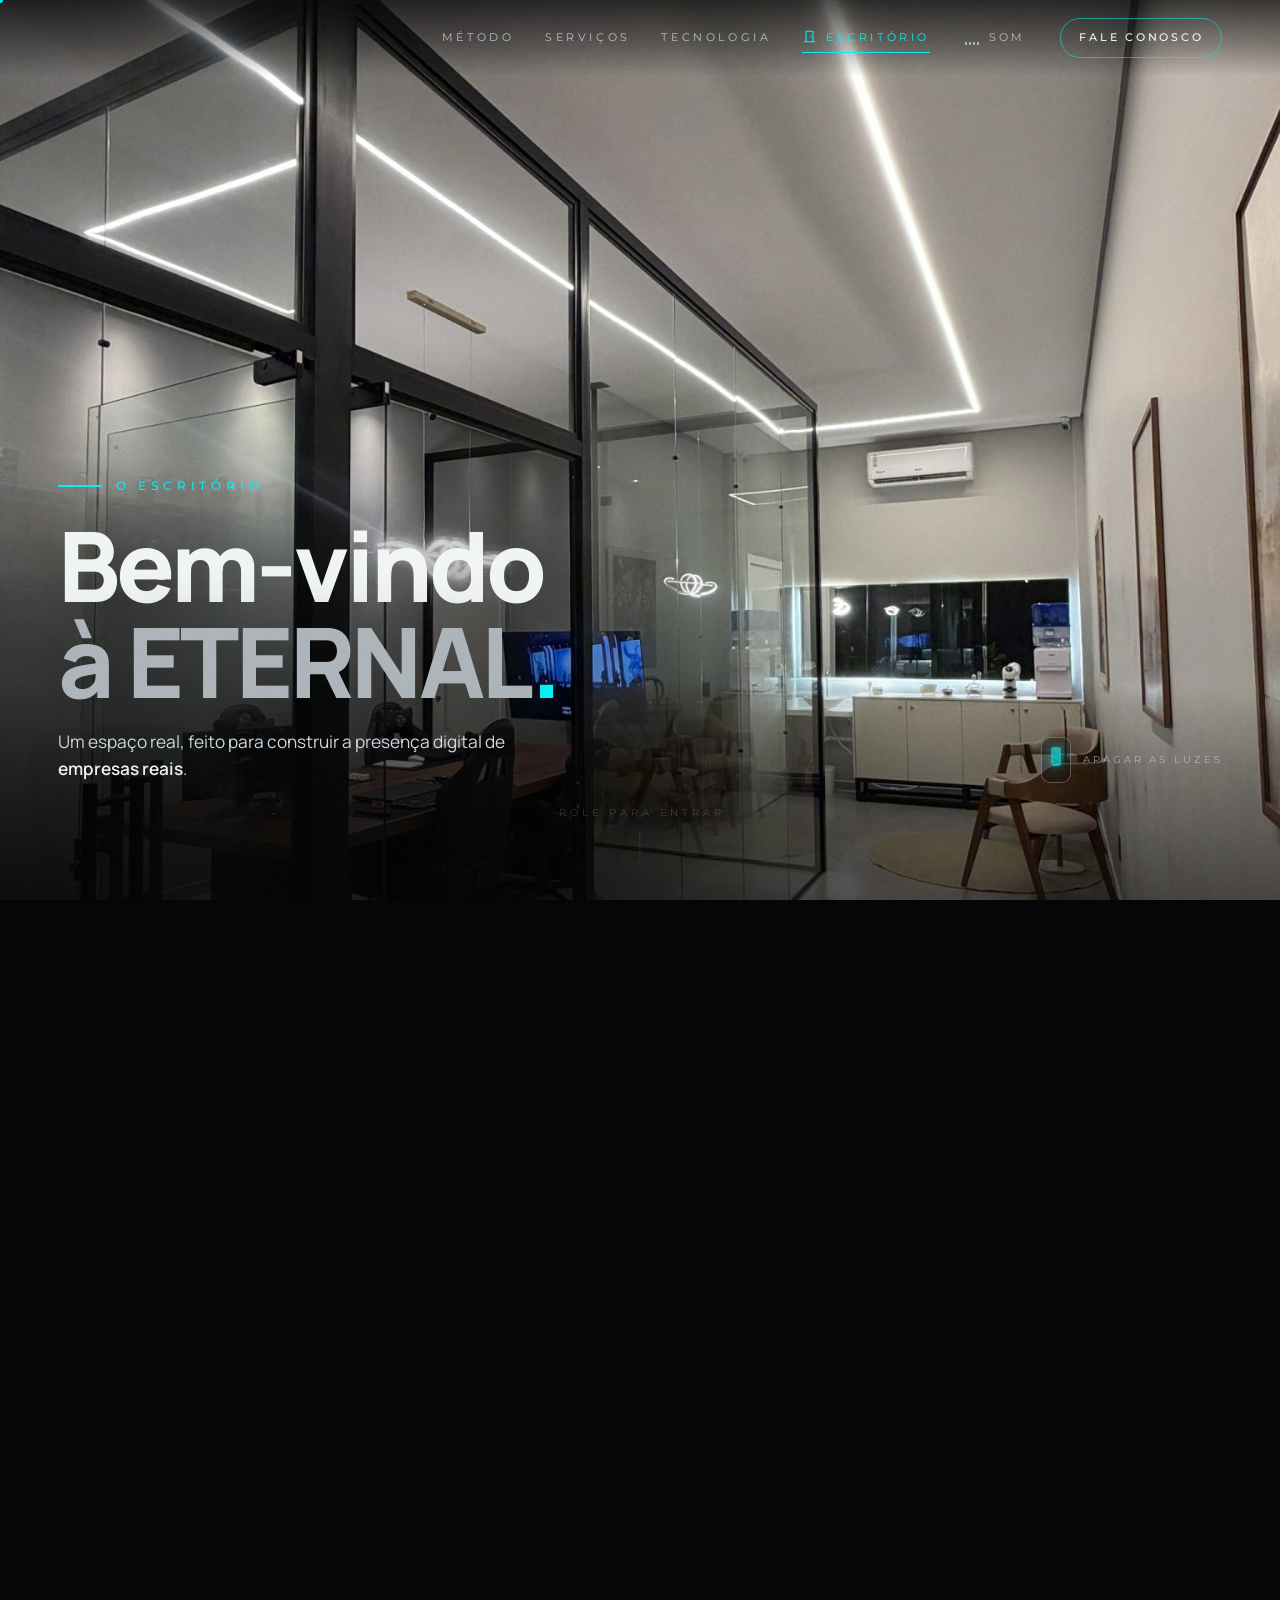
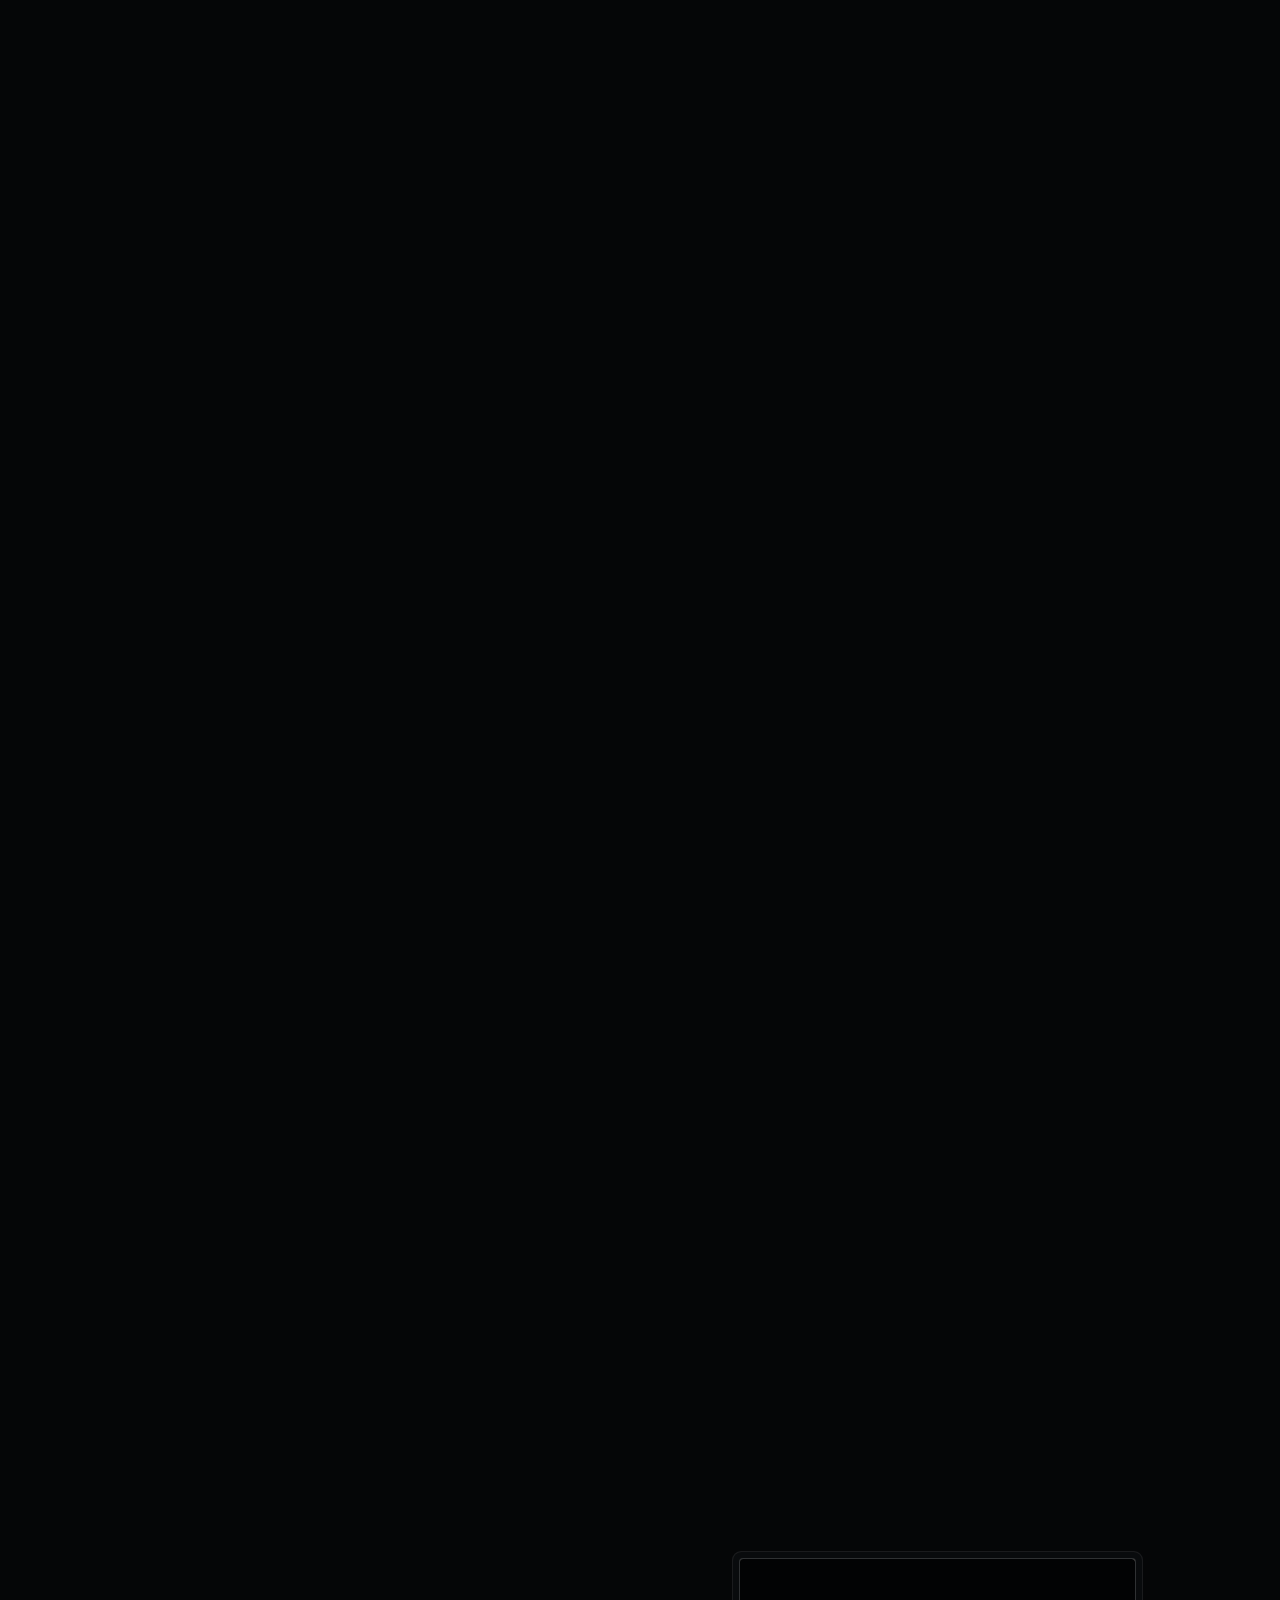
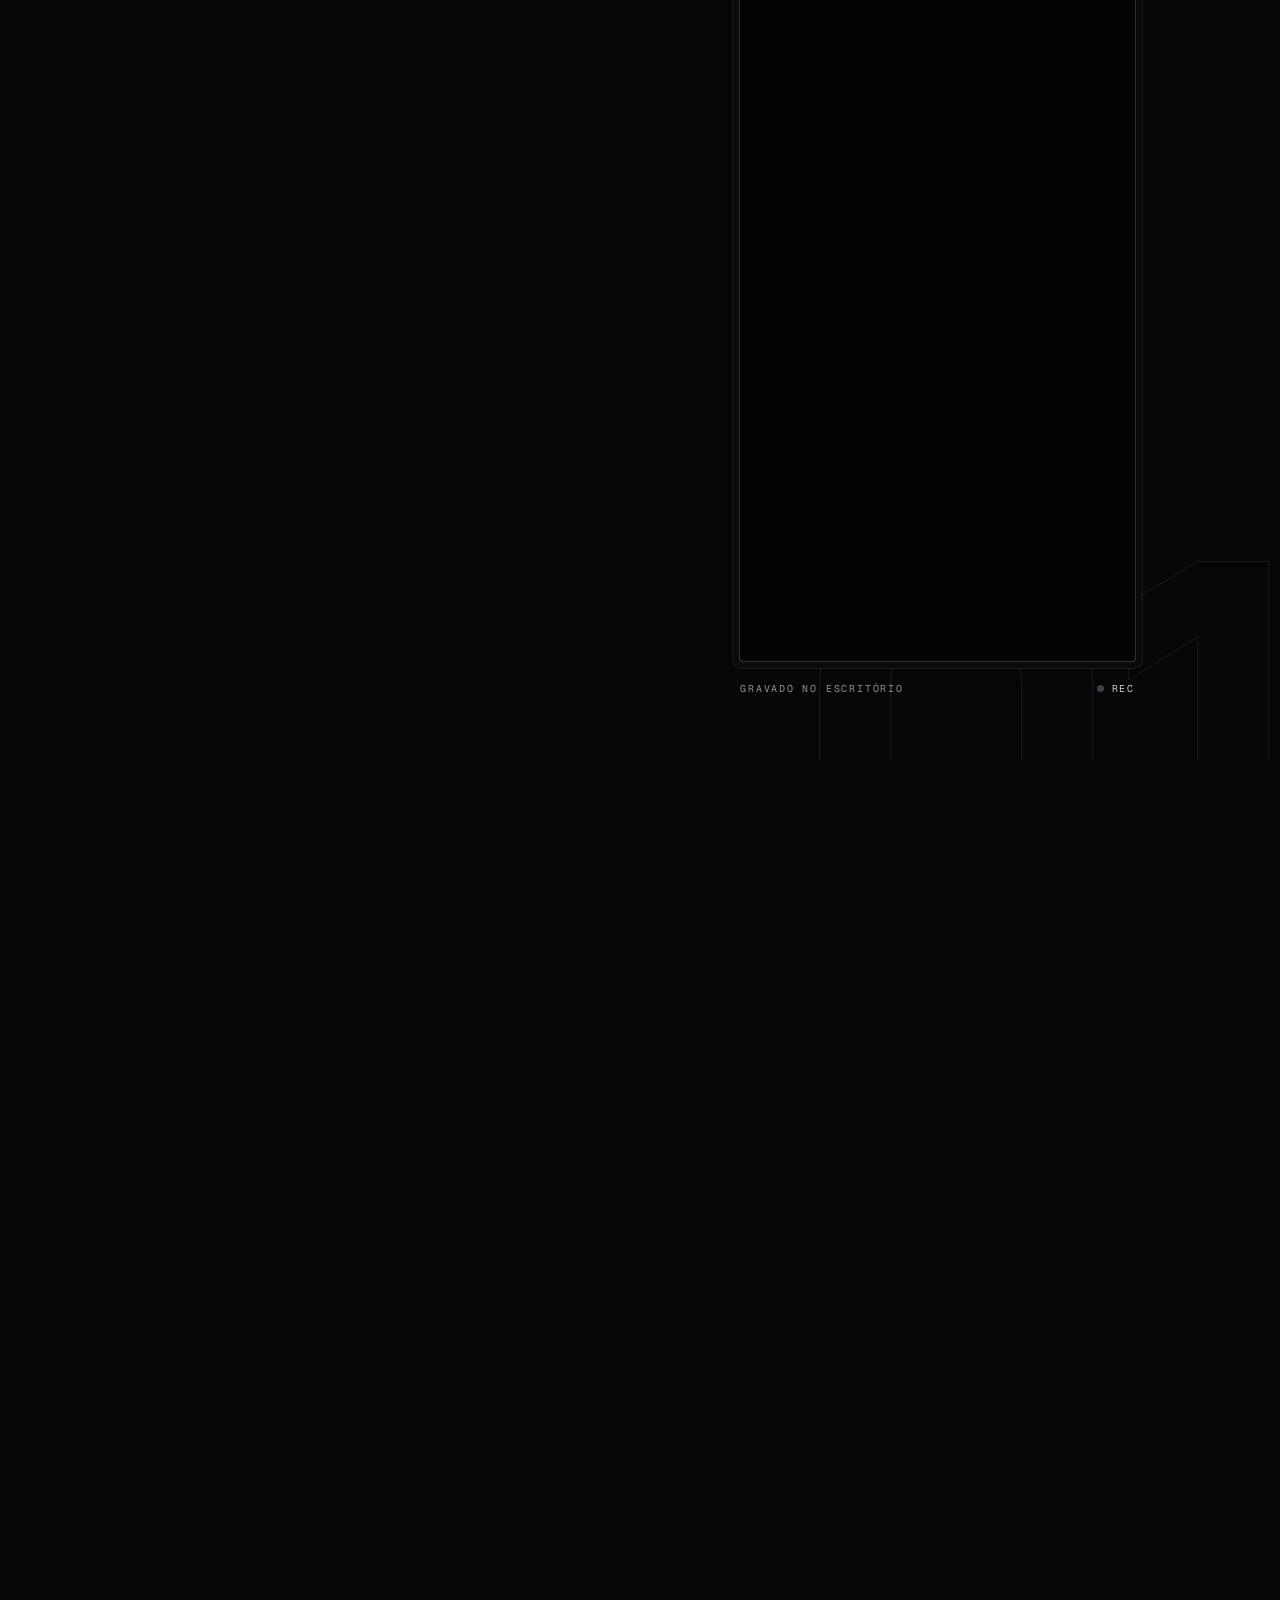
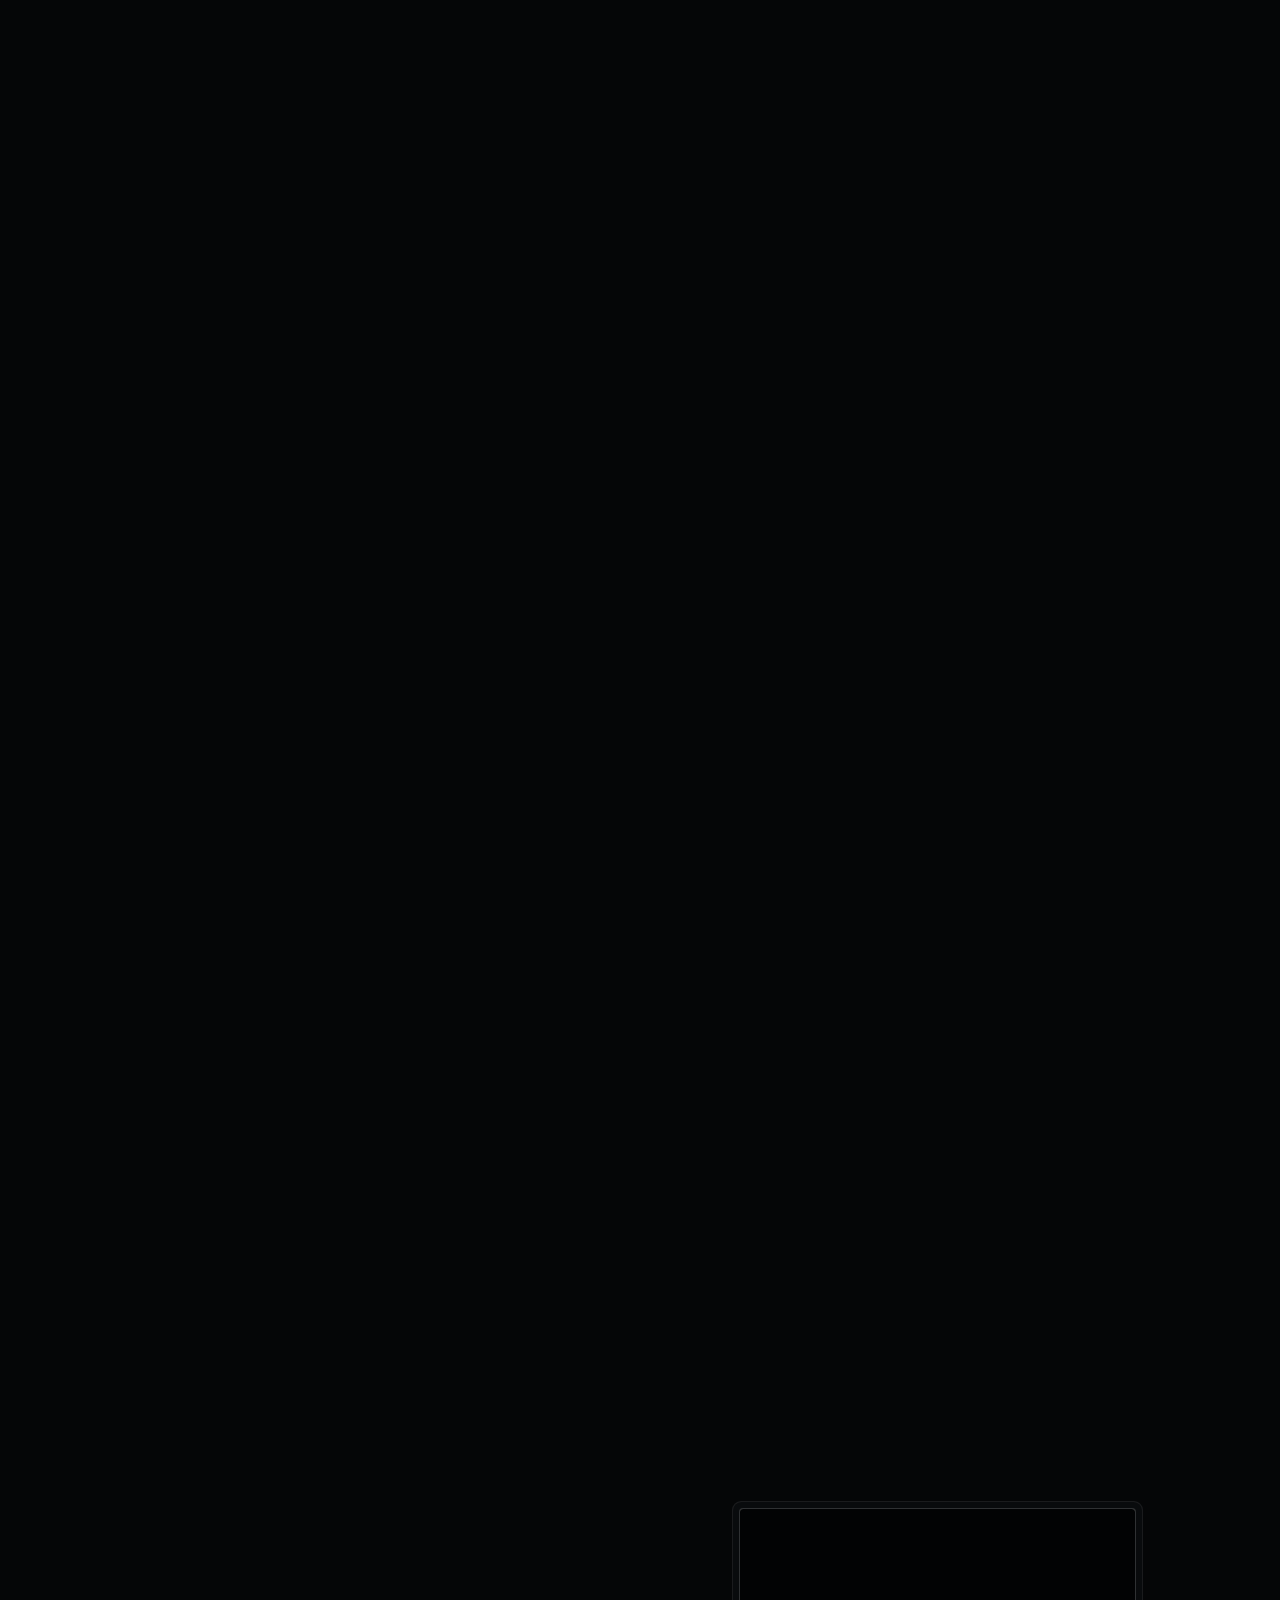
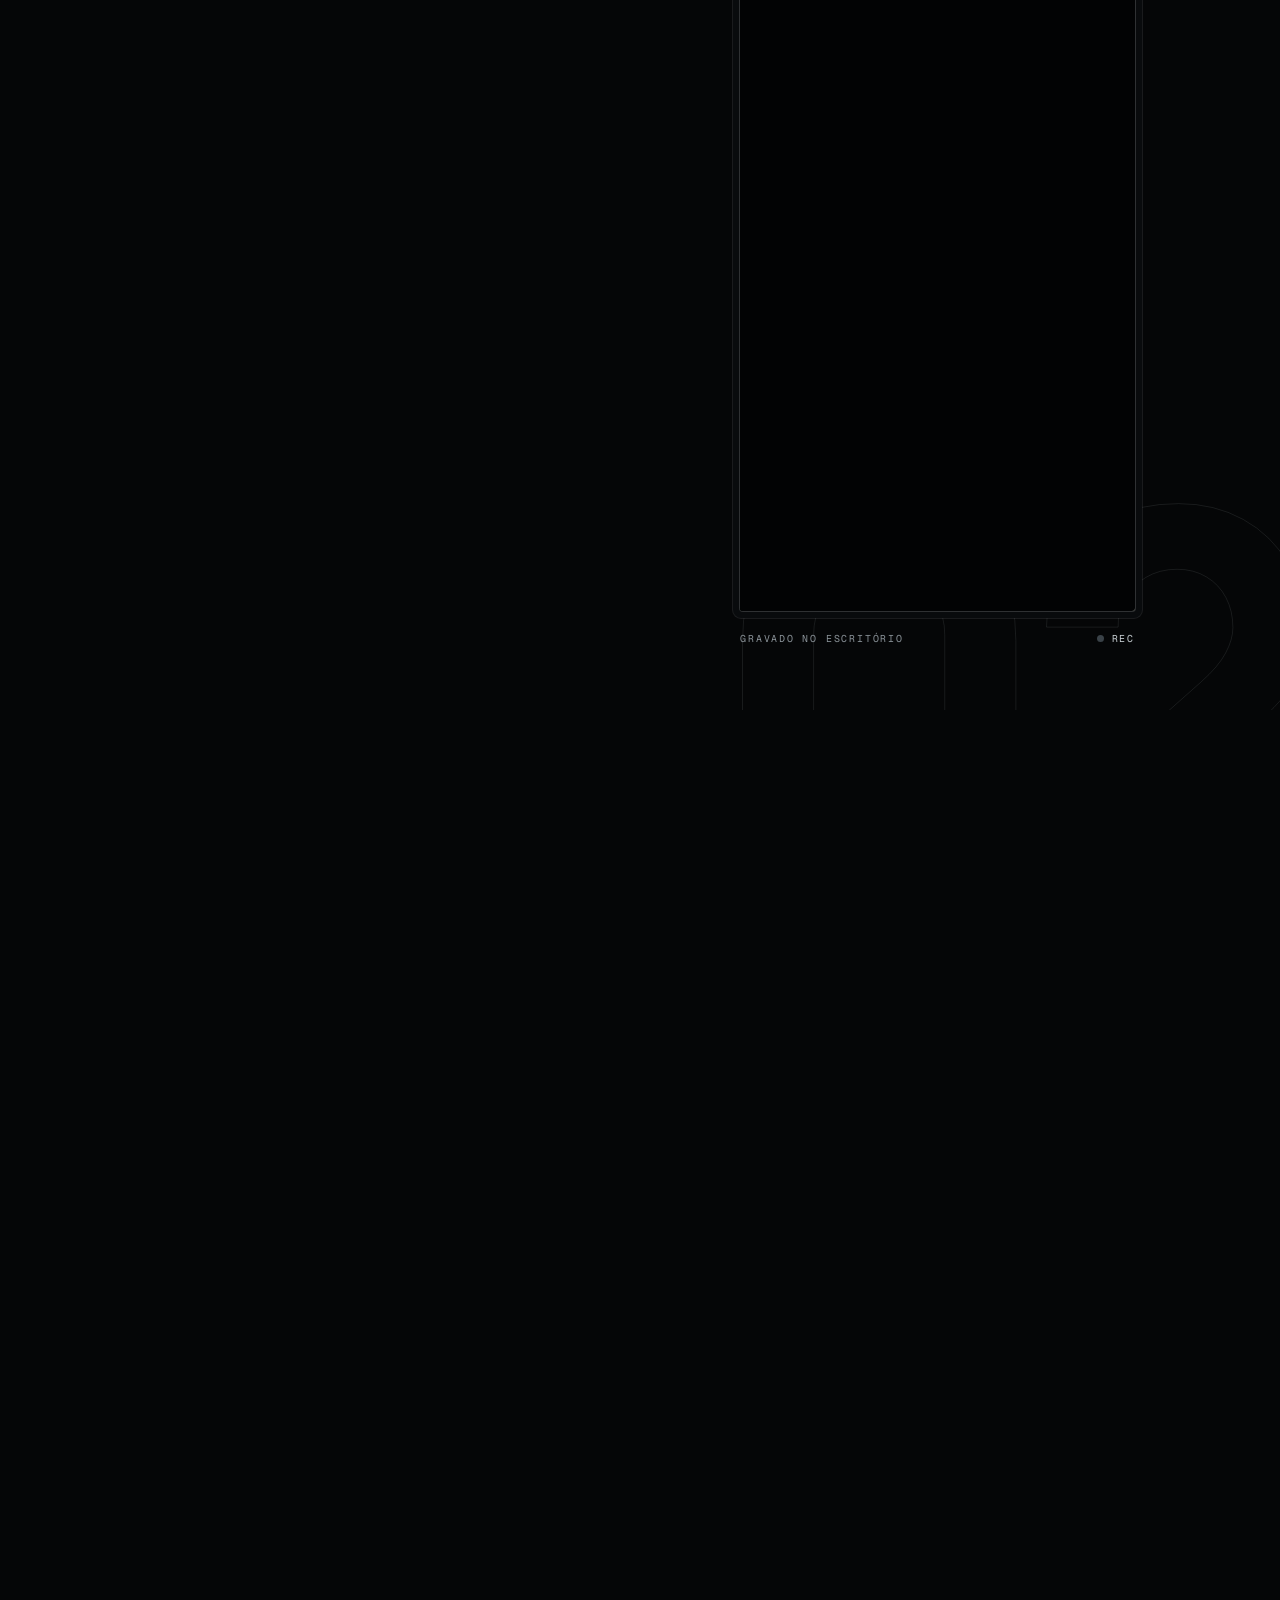
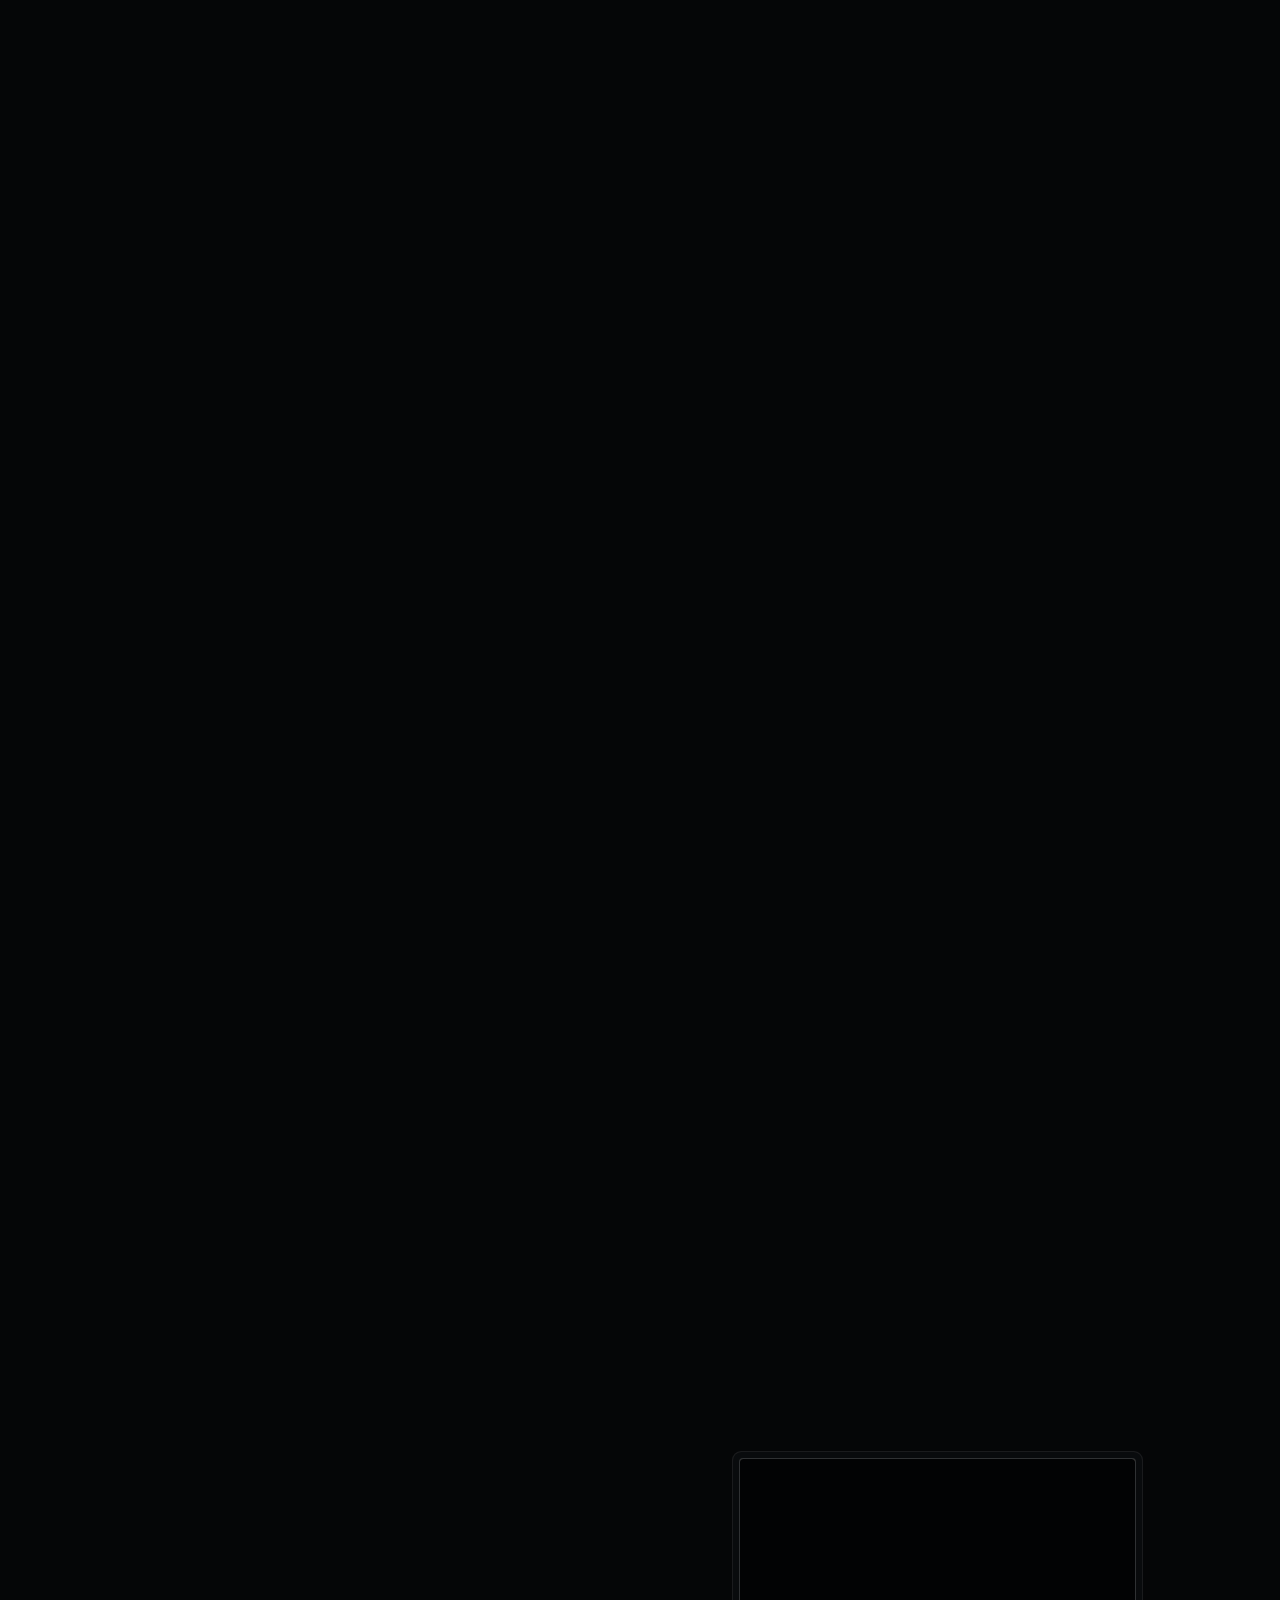
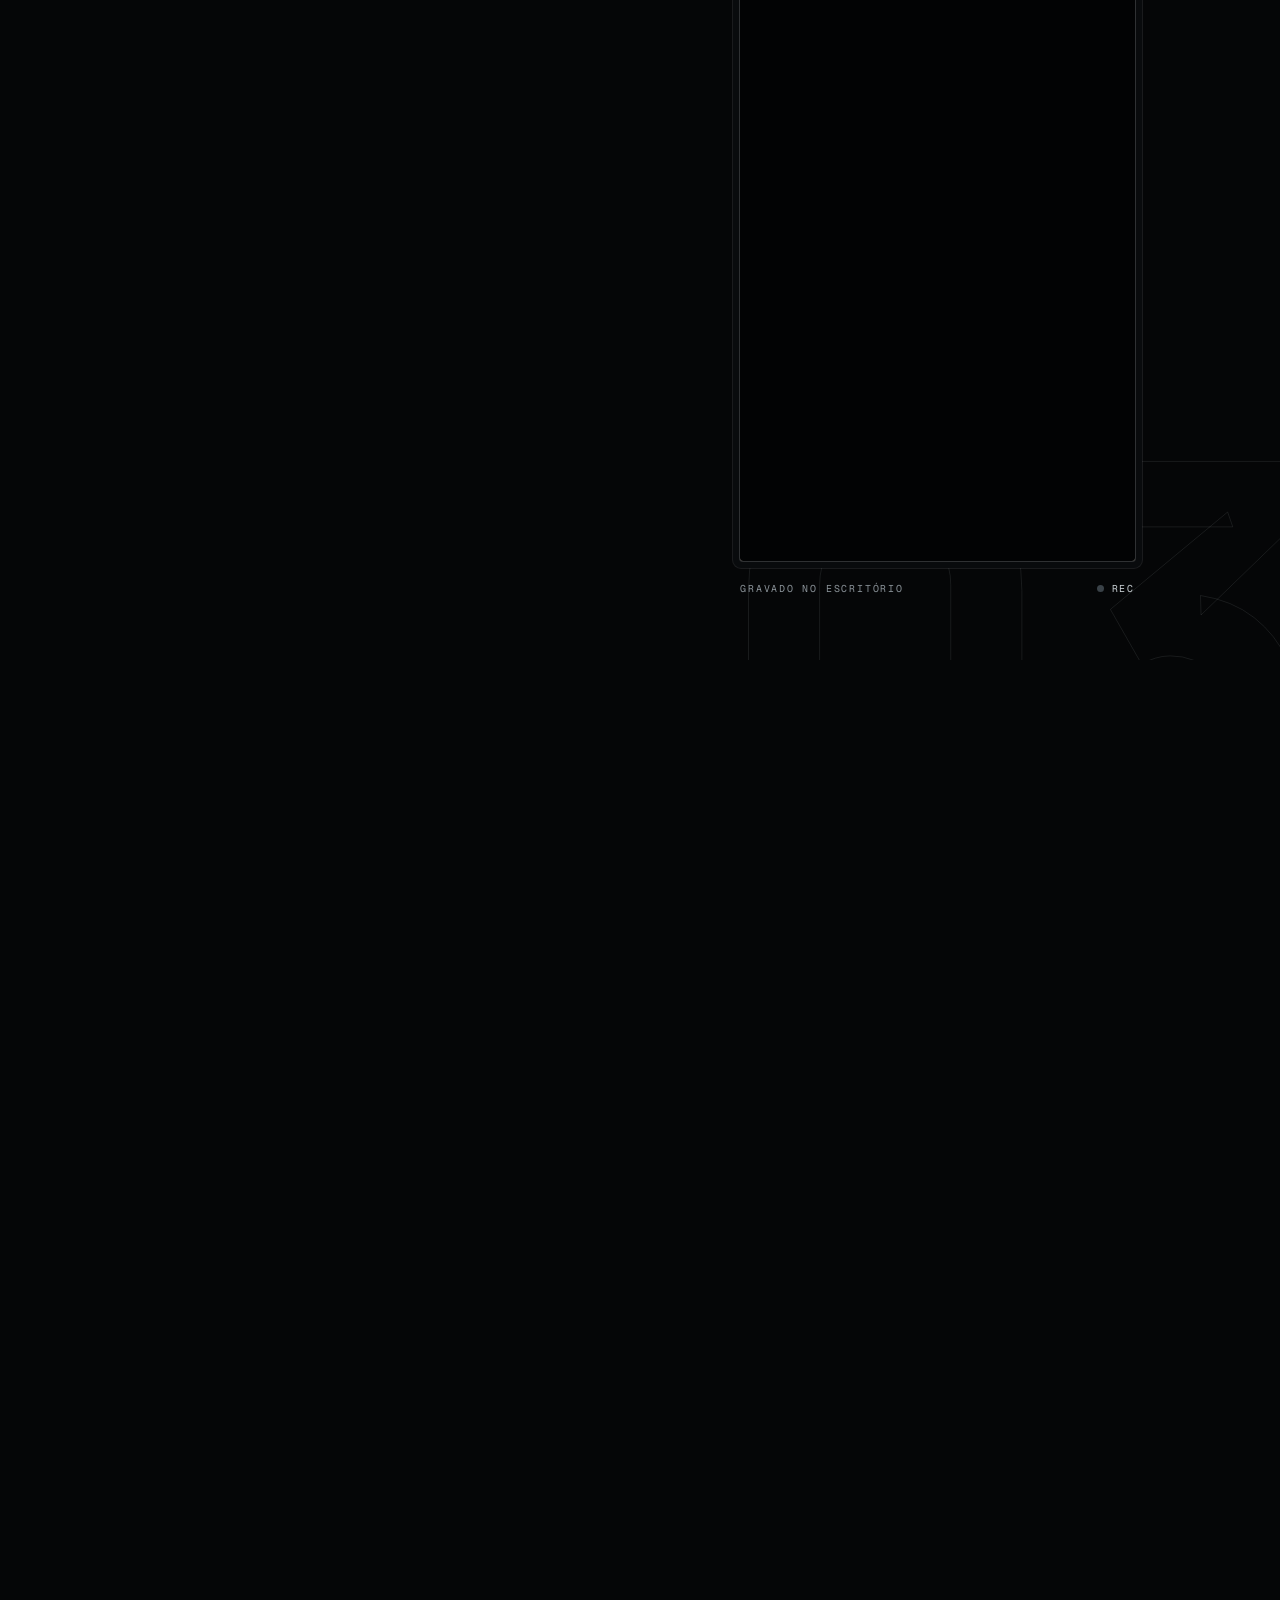
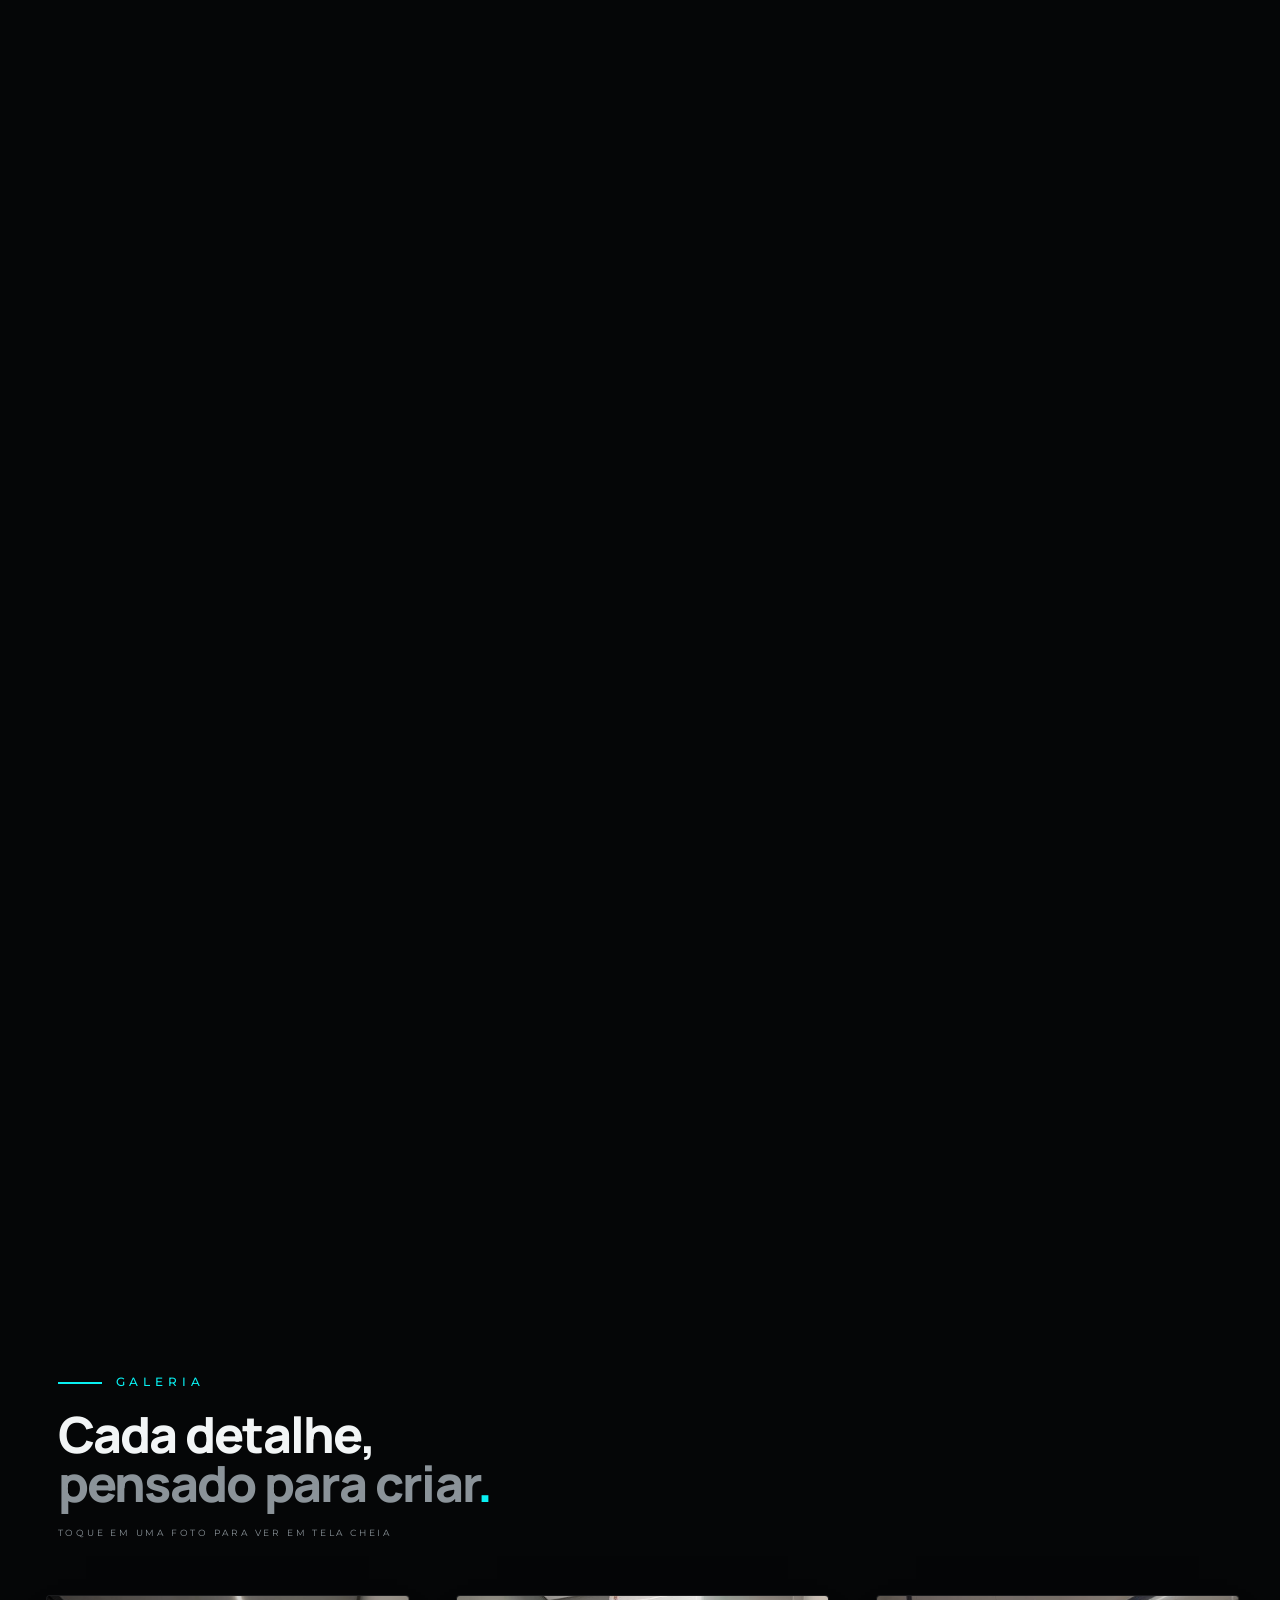
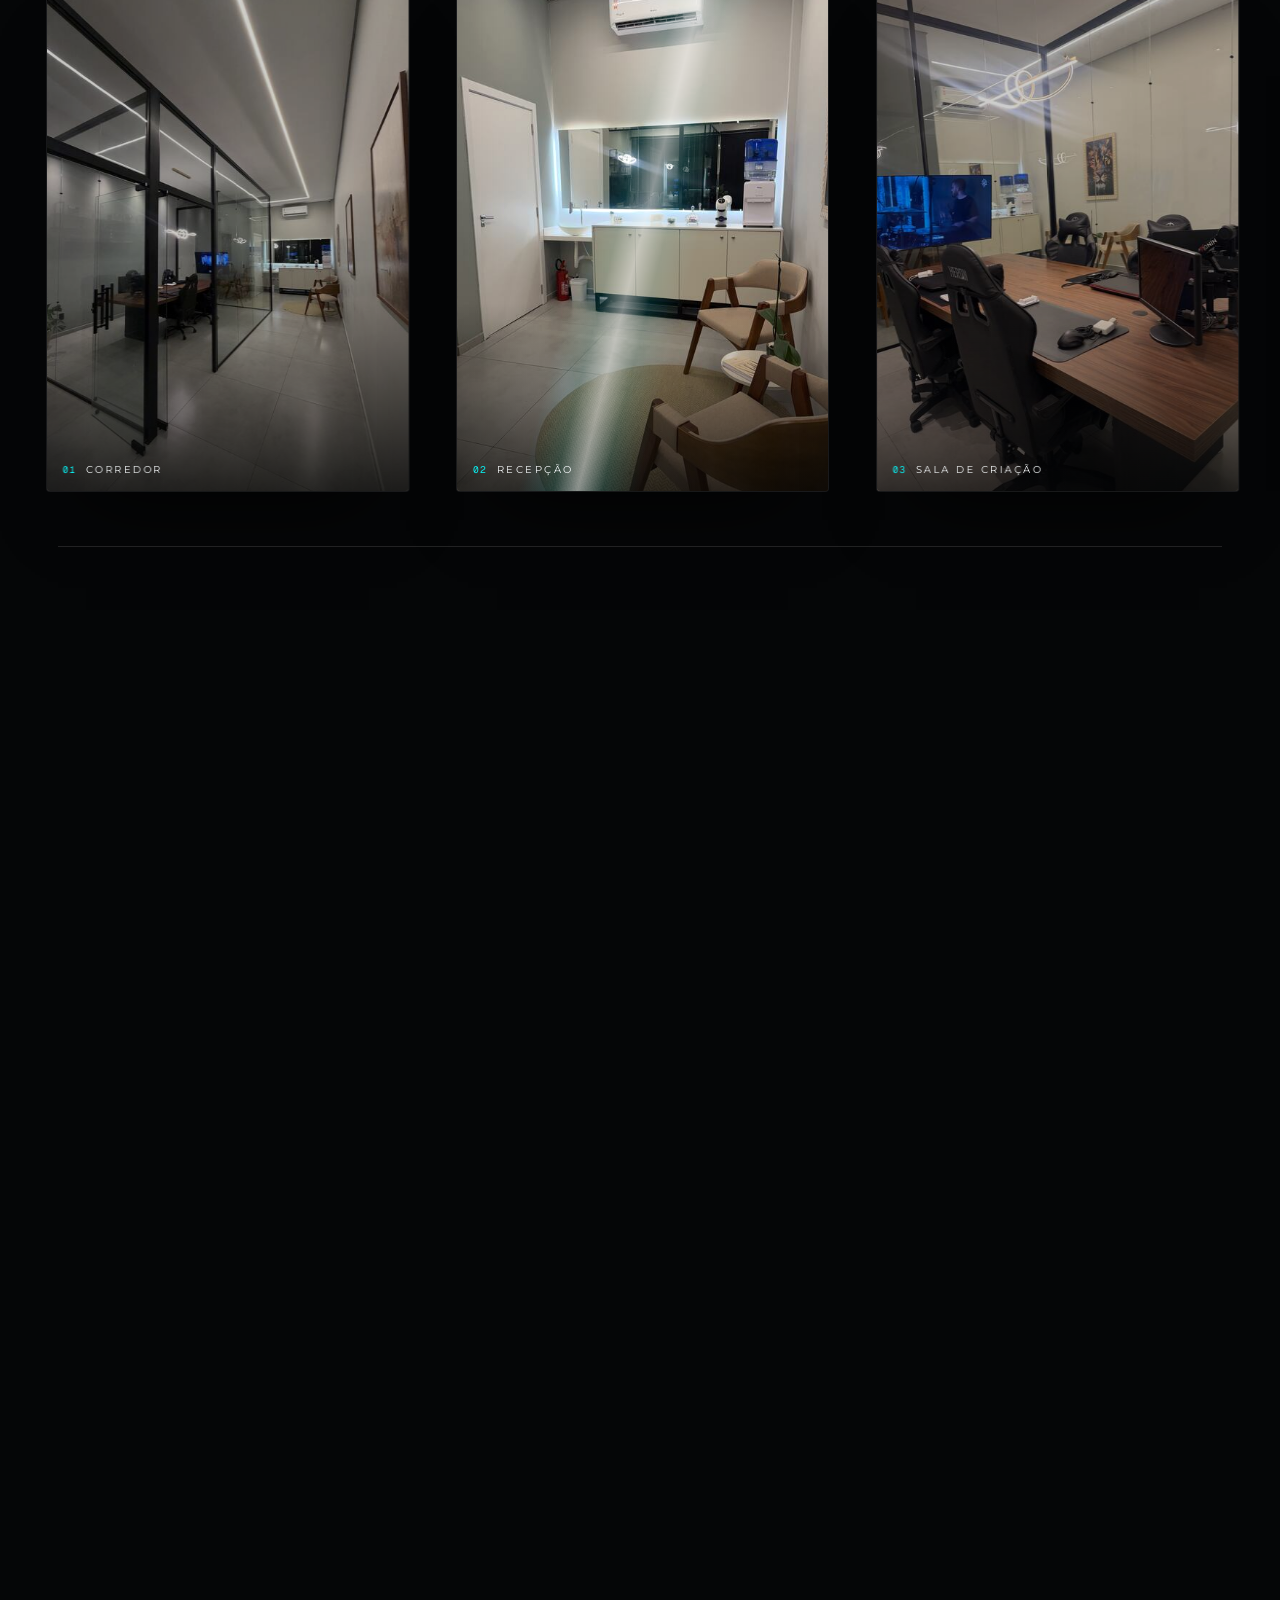
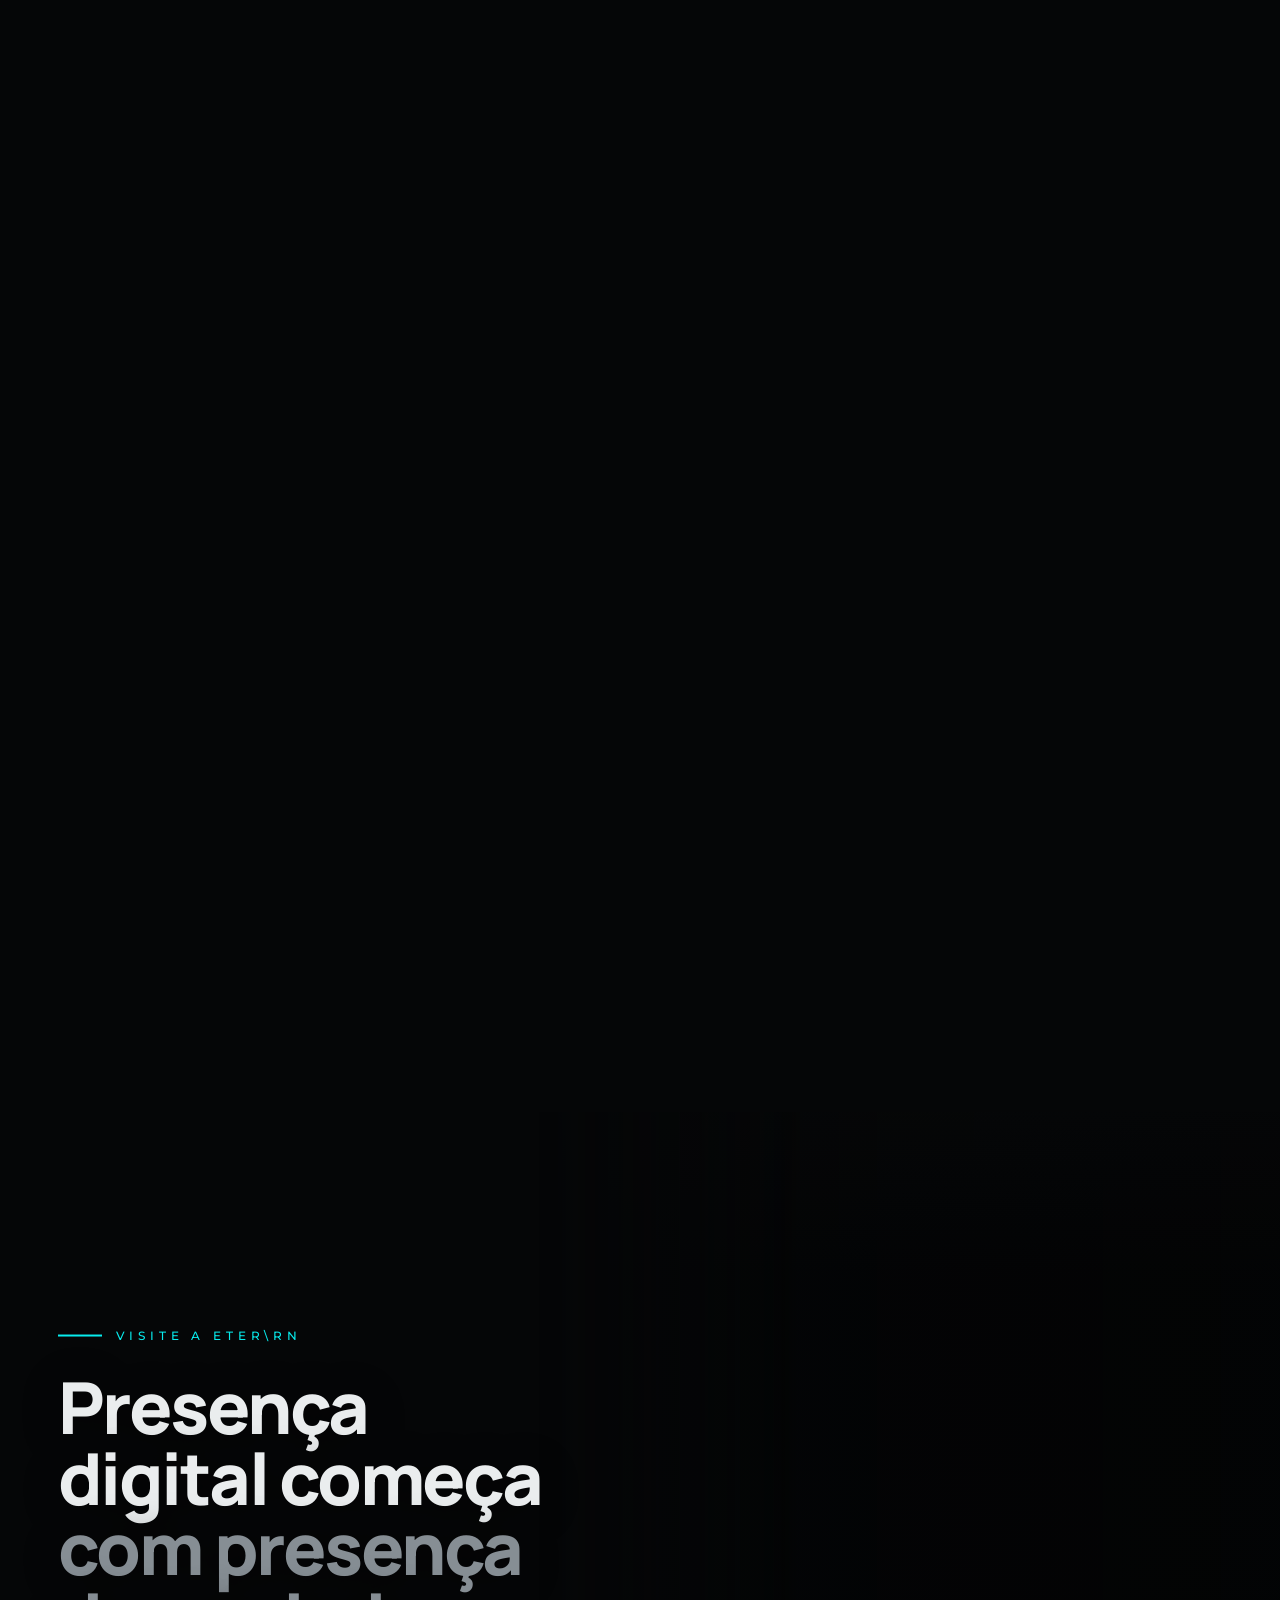
==== commit a7abe8f0: "Escritório: endereço, mapa e como chegar - seção 'Onde estamos' com Av. Brasil, 1082 - Nações, Fazen" ====
--- a/escritorio.html
+++ b/escritorio.html
@@ -19,8 +19,11 @@
 <link rel="preload" href="assets/fonts/manrope-latin-wght-normal.woff2" as="font" type="font/woff2" crossorigin>
 <link rel="preload" href="assets/fonts/montserrat-latin-400-normal.woff2" as="font" type="font/woff2" crossorigin>
 <link rel="stylesheet" href="assets/css/site.css?v=ffe9e9ca">
-<link rel="stylesheet" href="assets/css/office.css?v=41993c0a">
+<link rel="stylesheet" href="assets/css/office.css?v=ba39b069">
 <script>document.documentElement.classList.add('js');</script>
+<script type="application/ld+json">
+{"@context":"https://schema.org","@type":"ProfessionalService","name":"ETERNAL","slogan":"Construindo sua presença no digital","url":"https://agenciaeternal.com.br/","image":"https://agenciaeternal.com.br/assets/office/og-escritorio.jpg","description":"Agência de posicionamento e presença digital.","telephone":"+55 69 99313-0318","address":{"@type":"PostalAddress","streetAddress":"Av. Brasil, 1082 - Nações","addressLocality":"Fazenda Rio Grande","addressRegion":"PR","postalCode":"83820-262","addressCountry":"BR"},"sameAs":["https://www.instagram.com/agenciaeternal/"]}
+</script>
 <noscript><style>.loader{display:none}body.is-loading{overflow:auto}.o-switch,.o-hero__lines,.o-hero__leds{display:none}</style></noscript>
 </head>
 <body class="is-loading office">
@@ -207,6 +210,27 @@
         <a class="btn btn--solid" href="https://wa.me/5569993130318?text=Ol%C3%A1%2C%20ETERNAL!%20Quero%20agendar%20uma%20visita%20ao%20escrit%C3%B3rio." target="_blank" rel="noopener" data-magnetic>Agendar uma visita <svg class="arrow" viewBox="0 0 16 16" fill="none" stroke="currentColor" stroke-width="1.6" aria-hidden="true"><path d="M3 8h10M9 4l4 4-4 4"/></svg></a>
         <a class="btn" href="/">Voltar para o site</a>
       </div>
+    </div>
+  </section>
+  <!-- 5. ONDE ESTAMOS — mapa escuro (Google Maps, em tons de cinza), pino ciano pulsando -->
+  <section class="o-map" id="onde-estamos" aria-labelledby="t-mapa">
+    <div class="o-map__card">
+      <p class="label label--cyan"><span class="rule"></span> Onde estamos</p>
+      <h2 class="statement statement--md" id="t-mapa"><span class="line">Av. Brasil, 1082</span><span class="line dim">Fazenda Rio Grande, PR<span class="dot">.</span></span></h2>
+      <div class="o-map__addrrow">
+        <address class="o-map__addr">Av. Brasil, 1082 - Nações<br>Fazenda Rio Grande - PR · CEP 83820-262</address>
+        <button class="o-map__copy" type="button" data-copy="Av. Brasil, 1082 - Nações, Fazenda Rio Grande - PR, 83820-262" aria-label="Copiar o endereço"><svg viewBox="0 0 24 24" fill="none" stroke="currentColor" stroke-width="1.7" stroke-linecap="round" stroke-linejoin="round" aria-hidden="true"><rect x="8.5" y="8.5" width="11" height="11" rx="2"/><path d="M15.5 8.5V6a1.5 1.5 0 0 0-1.5-1.5H6A1.5 1.5 0 0 0 4.5 6v8A1.5 1.5 0 0 0 6 15.5h2.5"/></svg><span>Copiar</span></button>
+      </div>
+      <div class="o-map__cta">
+        <a class="btn btn--solid" href="https://www.google.com/maps/dir/?api=1&amp;destination=Av.%20Brasil%2C%201082%20-%20Na%C3%A7%C3%B5es%2C%20Fazenda%20Rio%20Grande%20-%20PR%2C%2083820-262" target="_blank" rel="noopener" data-magnetic>Como chegar <svg class="arrow" viewBox="0 0 16 16" fill="none" stroke="currentColor" stroke-width="1.6" aria-hidden="true"><path d="M3 8h10M9 4l4 4-4 4"/></svg></a>
+        <a class="btn" href="https://waze.com/ul?q=Av.%20Brasil%2C%201082%2C%20Fazenda%20Rio%20Grande%20-%20PR%2C%2083820-262&amp;navigate=yes" target="_blank" rel="noopener">Abrir no Waze</a>
+      </div>
+    </div>
+    <div class="o-map__frame" id="mapFrame" data-embed="https://maps.google.com/maps?q=Av.%20Brasil%2C%201082%20-%20Na%C3%A7%C3%B5es%2C%20Fazenda%20Rio%20Grande%20-%20PR%2C%2083820-262&amp;t=m&amp;z=16&amp;ie=UTF8&amp;iwloc=&amp;output=embed">
+      <div class="o-map__ph" aria-hidden="true"><i></i></div>
+      <div class="o-map__dim" aria-hidden="true"></div>
+      <span class="o-map__pin" aria-hidden="true"><i></i><b>ETERNAL</b></span>
+      <a class="o-map__open" href="https://www.google.com/maps/search/?api=1&amp;query=Av.%20Brasil%2C%201082%20-%20Na%C3%A7%C3%B5es%2C%20Fazenda%20Rio%20Grande%20-%20PR%2C%2083820-262" target="_blank" rel="noopener" aria-label="Abrir o endereço da ETERNAL no Google Maps"><span class="o-map__hint">Abrir no Google Maps ↗</span></a>
     </div>
   </section>
 </main>
@@ -234,7 +258,7 @@
     </g>
   </svg>
   <div class="footer__row">
-    <p>Construindo sua presença no digital. © 2026 ETERNAL.</p>
+    <p>Construindo sua presença no digital. © 2026 ETERNAL.<br><span class="footer__addr">Av. Brasil, 1082 - Nações, Fazenda Rio Grande - PR</span></p>
     <div class="footer__links">
       <a href="/#metodo">Método</a><a href="/#servicos">Serviços</a><a href="/#tecnologia">Tecnologia</a><a href="/escritorio" aria-current="page">Escritório</a>
       <a href="https://www.instagram.com/agenciaeternal/" target="_blank" rel="noopener">Instagram</a>
@@ -280,6 +304,6 @@
 <script src="assets/js/vendor/gsap.min.js?v=9396f256"></script>
 <script src="assets/js/vendor/ScrollTrigger.min.js?v=05ca5ad8"></script>
 <script src="assets/js/vendor/lenis.min.js?v=acddbf76"></script>
-<script src="assets/js/office.js?v=75901fcf"></script>
+<script src="assets/js/office.js?v=6ca5e234"></script>
 </body>
 </html>
--- a/assets/css/office.css
+++ b/assets/css/office.css
@@ -328,3 +328,97 @@
 @media (max-width: 900px), (max-aspect-ratio: 10/11) {
   .reduced .o-room__stage { height: 100vh; height: 100svh; padding: 0; }
 }
+
+/* ---------- 5. onde estamos: mapa escuro com o pino ciano ---------- */
+.o-map { position: relative; background: var(--void); }
+.o-map__frame { position: relative; display: block; height: clamp(440px, 80vh, 780px); overflow: hidden; background: #07090a; }
+.o-map__ph {
+  position: absolute; inset: 0;
+  background:
+    radial-gradient(26% 38% at 66% 50%, rgba(9, 239, 241, 0.1), rgba(9, 239, 241, 0) 70%),
+    repeating-linear-gradient(0deg, rgba(242, 245, 246, 0.045) 0 1px, transparent 1px 64px),
+    repeating-linear-gradient(90deg, rgba(242, 245, 246, 0.045) 0 1px, transparent 1px 64px);
+}
+.o-map__ph i {
+  position: absolute; left: 30%; right: -10%; top: 50%; height: 2px; transform: rotate(-16deg); transform-origin: 36% 50%;
+  background: linear-gradient(90deg, rgba(9, 239, 241, 0), rgba(9, 239, 241, 0.4) 50%, rgba(9, 239, 241, 0));
+}
+/* o mapa do Google entra em tons de cinza invertidos (modo escuro); o centro dele fica à direita do texto */
+.o-map__frame iframe {
+  position: absolute; top: 0; left: 0; width: 132%; height: 100%; border: 0; pointer-events: none;
+  filter: grayscale(1) invert(0.92) contrast(0.9) brightness(0.92); opacity: 0; transition: opacity 1.2s ease;
+}
+.o-map__frame.has-map iframe { opacity: 1; }
+.o-map__frame::after {
+  content: ""; position: absolute; inset: 0; z-index: 1; pointer-events: none;
+  background:
+    linear-gradient(90deg, rgba(5, 6, 7, 0.97) 0%, rgba(5, 6, 7, 0.86) 30%, rgba(5, 6, 7, 0.25) 52%, rgba(5, 6, 7, 0) 66%),
+    linear-gradient(to bottom, var(--void) 0%, rgba(5, 6, 7, 0) 14%, rgba(5, 6, 7, 0) 86%, var(--void) 100%);
+}
+.o-map__dim { position: absolute; inset: 0; z-index: 1; background: #020304; opacity: 0; pointer-events: none; transition: opacity 1.8s var(--ease-out); }
+.js .o-map__dim { opacity: 1; }
+.js .o-map.is-on .o-map__dim { opacity: 0; }
+.o-map__pin { position: absolute; z-index: 3; left: 66%; top: 50%; width: 0; height: 0; pointer-events: none; }
+.o-map__pin i {
+  position: absolute; left: -9px; top: -9px; width: 18px; height: 18px; border-radius: 50%; background: var(--cyan);
+  box-shadow: 0 0 0 4px rgba(9, 239, 241, 0.22), 0 0 26px 5px rgba(9, 239, 241, 0.7);
+  transition: transform 0.75s cubic-bezier(0.34, 1.56, 0.64, 1) 0.6s;
+}
+.js .o-map__pin i { transform: scale(0); }
+.js .o-map.is-on .o-map__pin i { transform: scale(1); }
+.o-map__pin::before, .o-map__pin::after {
+  content: ""; position: absolute; left: -60px; top: -60px; width: 120px; height: 120px; border-radius: 50%;
+  border: 1px solid rgba(9, 239, 241, 0.65); opacity: 0;
+}
+.o-map.is-on .o-map__pin::before { animation: ping 2.8s ease-out 1.1s infinite; }
+.o-map.is-on .o-map__pin::after { animation: ping 2.8s ease-out 2.5s infinite; }
+@keyframes ping { 0% { transform: scale(0.15); opacity: 0.95; } 100% { transform: scale(2.3); opacity: 0; } }
+.o-map__pin b {
+  position: absolute; left: 20px; top: -14px; white-space: nowrap;
+  font-family: var(--font-wide); font-weight: 500; font-size: 0.6rem; letter-spacing: 0.32em; color: var(--fg);
+  background: rgba(5, 8, 10, 0.85); border: 1px solid rgba(9, 239, 241, 0.45); border-radius: 999px; padding: 7px 12px 7px 15px;
+  transition: opacity 0.6s 1.1s, transform 0.6s var(--ease-out) 1.1s;
+}
+.js .o-map__pin b { opacity: 0; transform: translateX(-8px); }
+.js .o-map.is-on .o-map__pin b { opacity: 1; transform: none; }
+.o-map__open { position: absolute; inset: 0; z-index: 2; }
+.o-map__hint {
+  position: absolute; right: max(var(--gutter), env(safe-area-inset-right, 0px)); bottom: 24px; padding: 9px 14px; border-radius: 999px;
+  font-family: var(--font-wide); font-size: 0.56rem; letter-spacing: 0.26em; text-transform: uppercase; color: var(--fg);
+  background: rgba(5, 8, 10, 0.8); border: 1px solid var(--line); opacity: 0; transition: opacity 0.3s, border-color 0.3s;
+}
+.o-map__open:hover .o-map__hint, .o-map__open:focus-visible .o-map__hint { opacity: 1; border-color: var(--cyan); }
+.o-map__card {
+  position: absolute; z-index: 4; left: max(var(--gutter), env(safe-area-inset-left, 0px)); top: 50%; transform: translateY(-50%);
+  width: min(560px, 44vw); display: grid; gap: clamp(16px, 2.4vh, 22px);
+}
+.o-map__card .label { display: flex; align-items: center; gap: 14px; margin: 0; }
+.o-map__addr { font-style: normal; font-family: var(--font-mono); font-size: 0.8rem; letter-spacing: 0.06em; line-height: 1.75; color: #AEB6BB; }
+.o-map__addrrow { display: flex; flex-wrap: wrap; align-items: center; gap: 14px 22px; }
+.o-map__copy {
+  display: inline-flex; align-items: center; gap: 8px; height: 36px; padding: 0 15px 0 13px; border-radius: 999px;
+  border: 1px solid var(--line); color: #C9D0D4; transition: border-color 0.25s, color 0.25s;
+  font-family: var(--font-wide); font-size: 0.56rem; letter-spacing: 0.24em; text-transform: uppercase; white-space: nowrap;
+}
+.o-map__copy svg { width: 15px; height: 15px; flex: none; }
+.o-map__copy:hover, .o-map__copy:focus-visible { border-color: var(--cyan); color: var(--cyan); }
+.o-map__copy.is-done { border-color: var(--cyan); color: var(--cyan); }
+.o-map__cta { display: flex; flex-wrap: wrap; gap: 12px; margin-top: 4px; }
+.footer__addr { display: inline-block; margin-top: 6px; color: #6E777D; font-size: 0.8rem; }
+.reduced .o-map__dim { opacity: 0 !important; }
+.reduced .o-map__pin i, .reduced .o-map__pin b { transform: none !important; opacity: 1 !important; }
+@media (max-width: 900px), (max-aspect-ratio: 10/11) {
+  .o-map__card { position: relative; left: auto; top: auto; transform: none; width: auto; padding: 12vh max(var(--gutter), env(safe-area-inset-right, 0px)) 30px max(var(--gutter), env(safe-area-inset-left, 0px)); }
+  .o-map__frame { height: 58vh; height: 58svh; min-height: 360px; }
+  .o-map__frame iframe { width: 100%; }
+  .o-map__pin { left: 50%; }
+  .o-map__pin b { left: auto; right: 20px; padding: 7px 15px 7px 12px; }
+  .o-map__ph { background:
+    radial-gradient(40% 30% at 50% 50%, rgba(9, 239, 241, 0.1), rgba(9, 239, 241, 0) 70%),
+    repeating-linear-gradient(0deg, rgba(242, 245, 246, 0.045) 0 1px, transparent 1px 48px),
+    repeating-linear-gradient(90deg, rgba(242, 245, 246, 0.045) 0 1px, transparent 1px 48px); }
+  .o-map__ph i { left: -10%; transform-origin: 50% 50%; }
+  .o-map__frame::after { background: linear-gradient(to bottom, var(--void) 0%, rgba(5, 6, 7, 0) 16%, rgba(5, 6, 7, 0) 84%, var(--void) 100%); }
+  .o-map__hint { opacity: 1; bottom: 20px; }
+  .o-map__cta .btn { flex: 1 1 auto; justify-content: center; }
+}
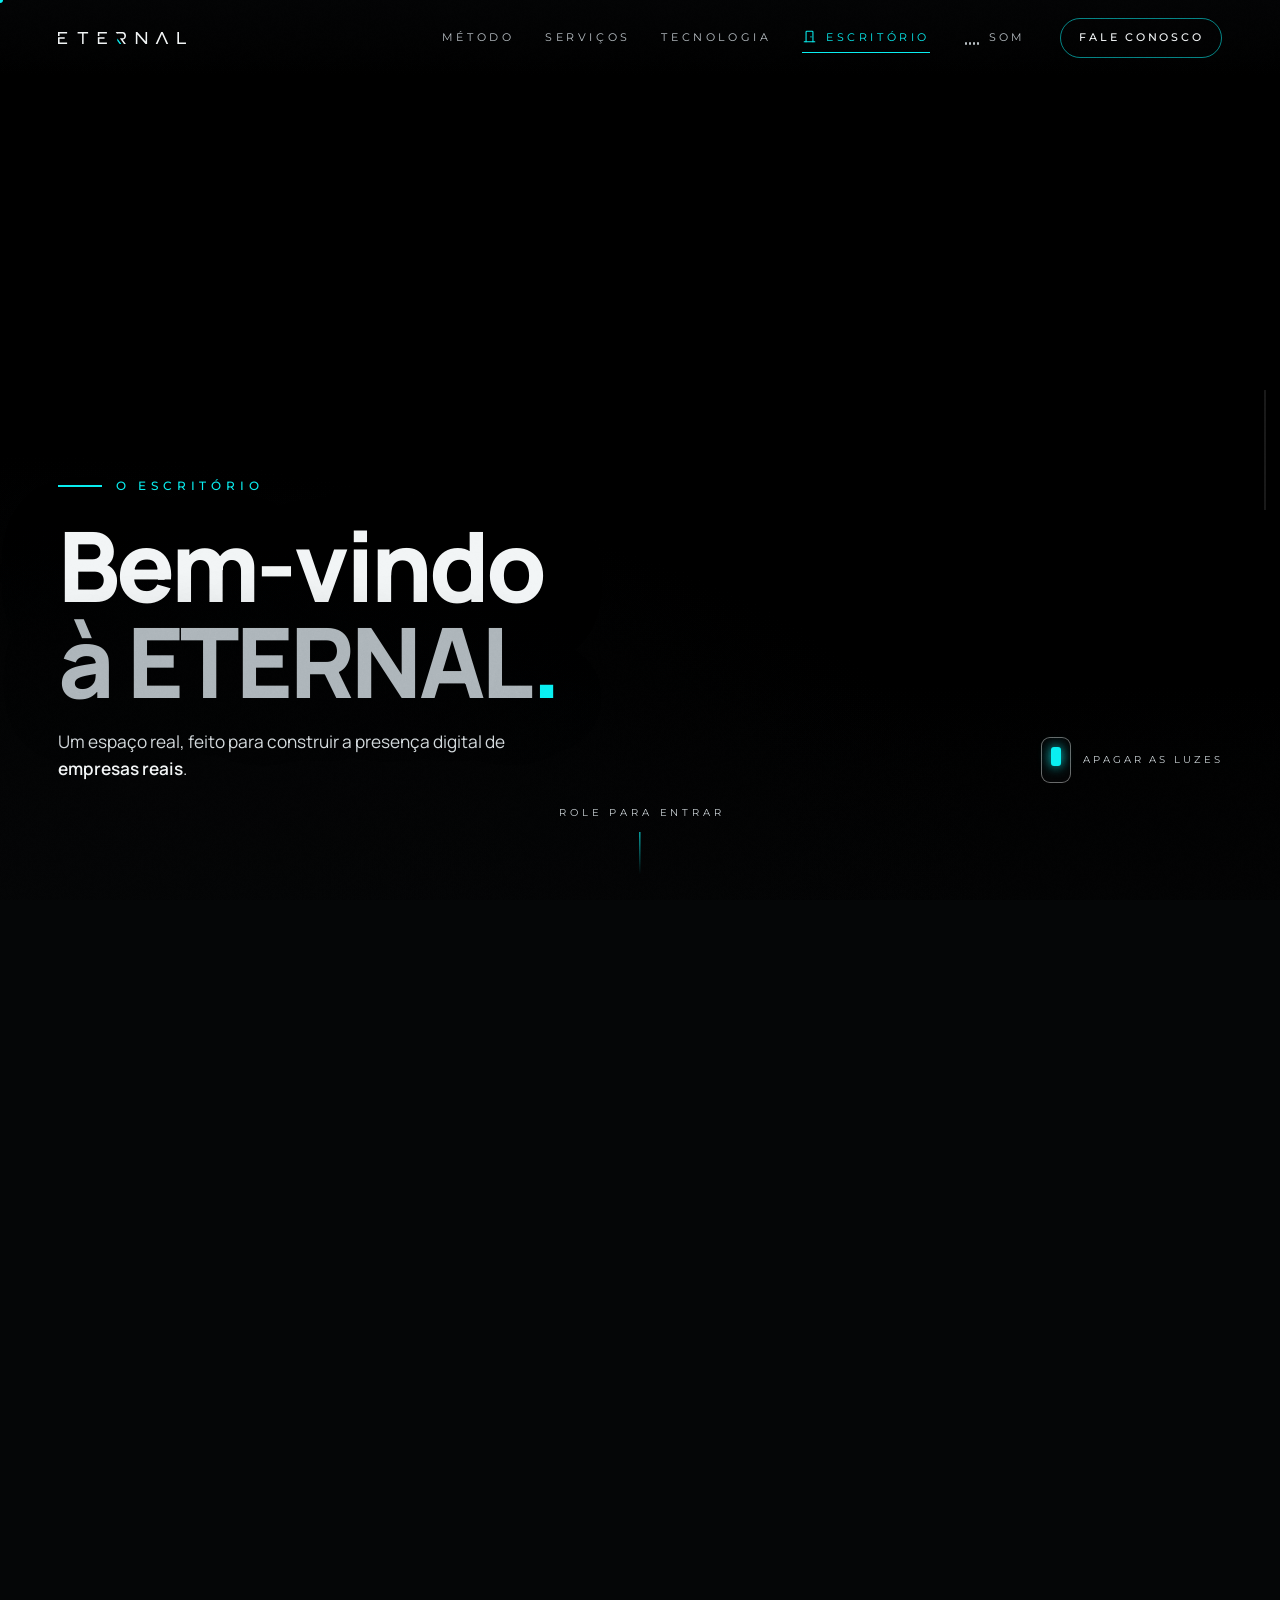
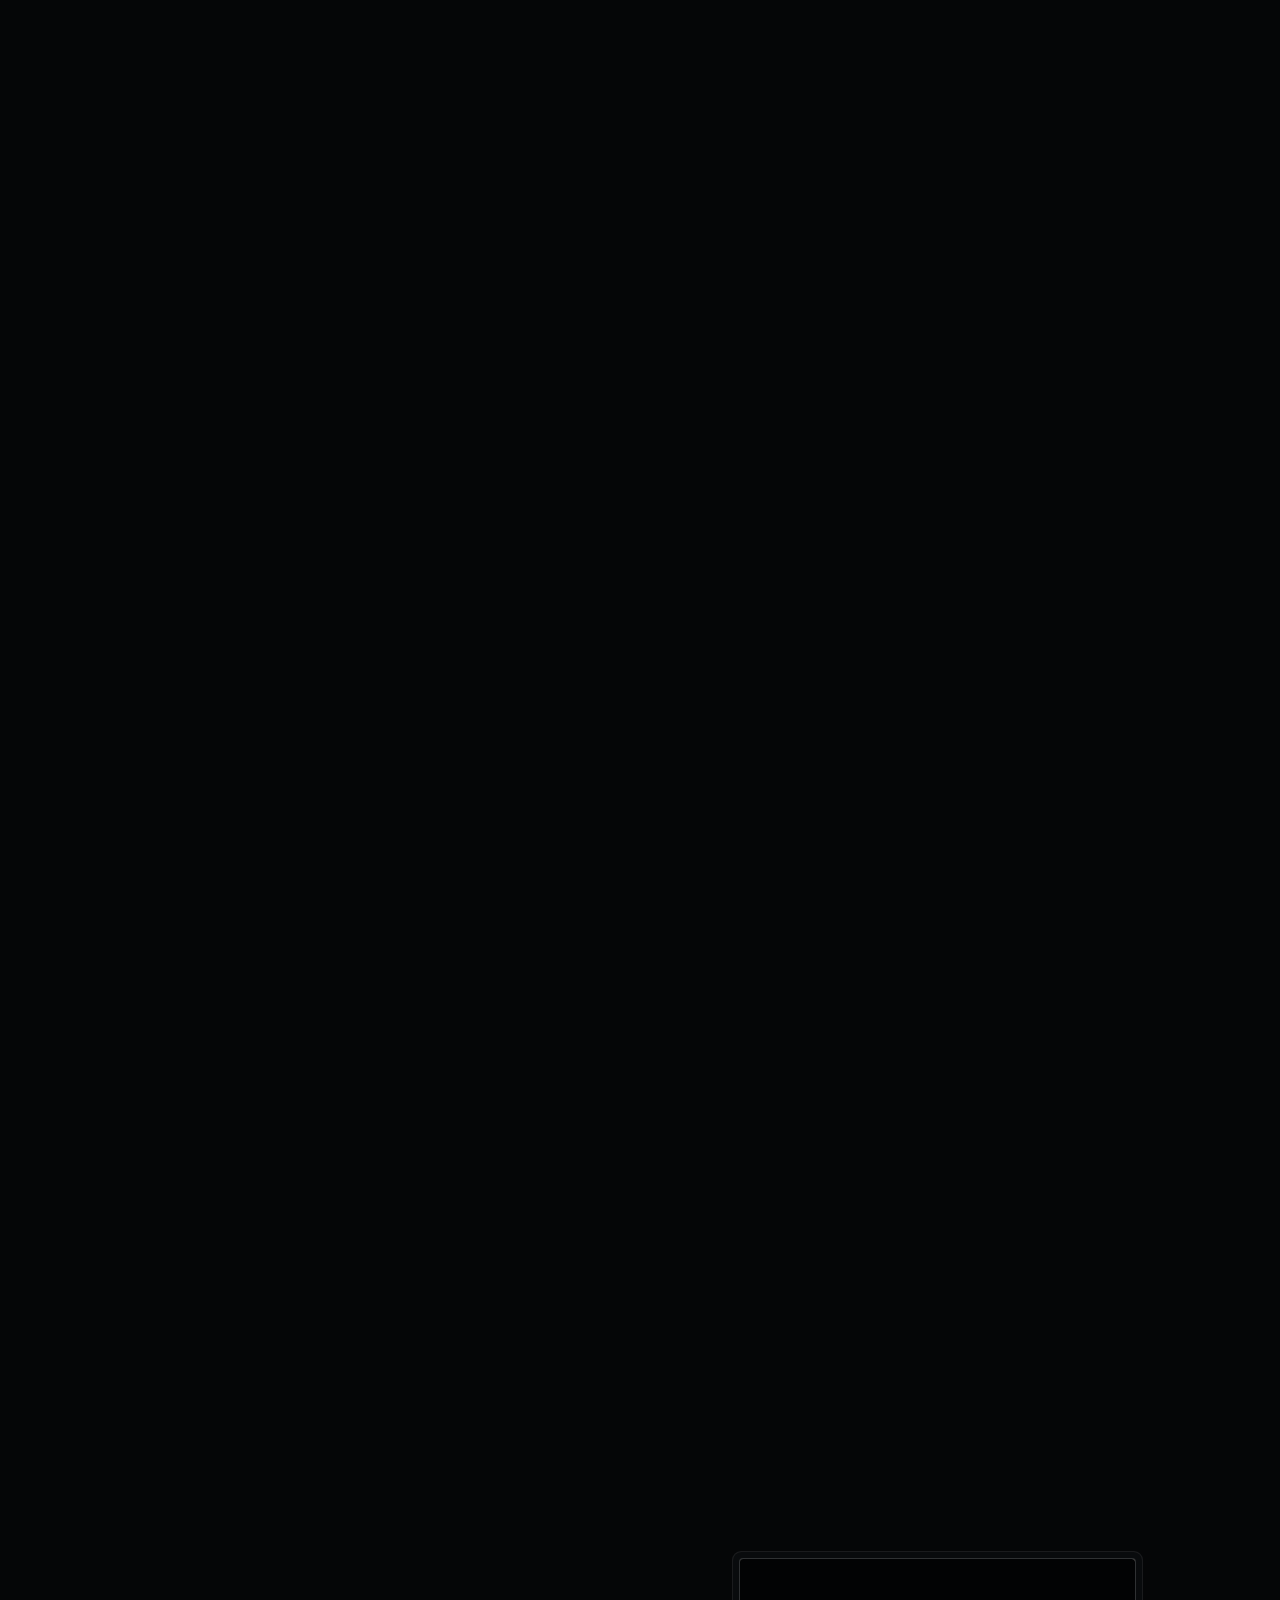
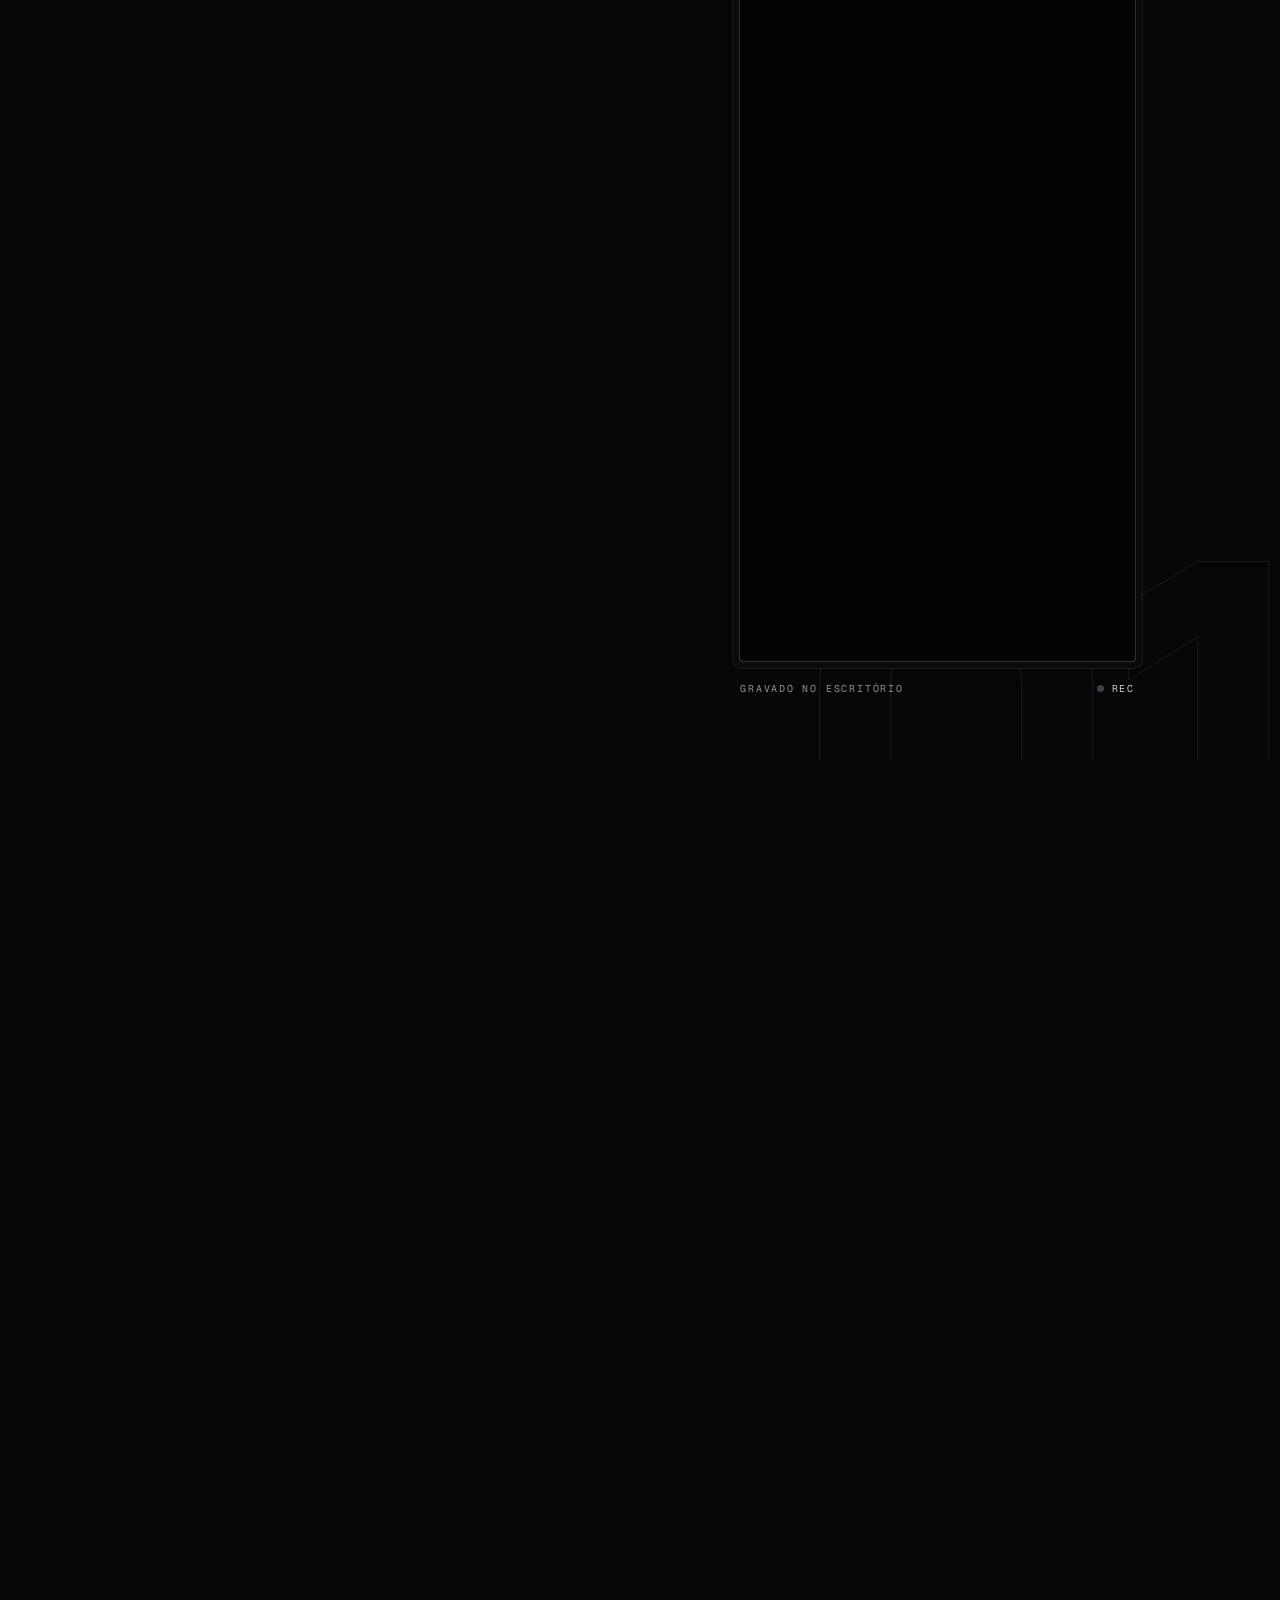
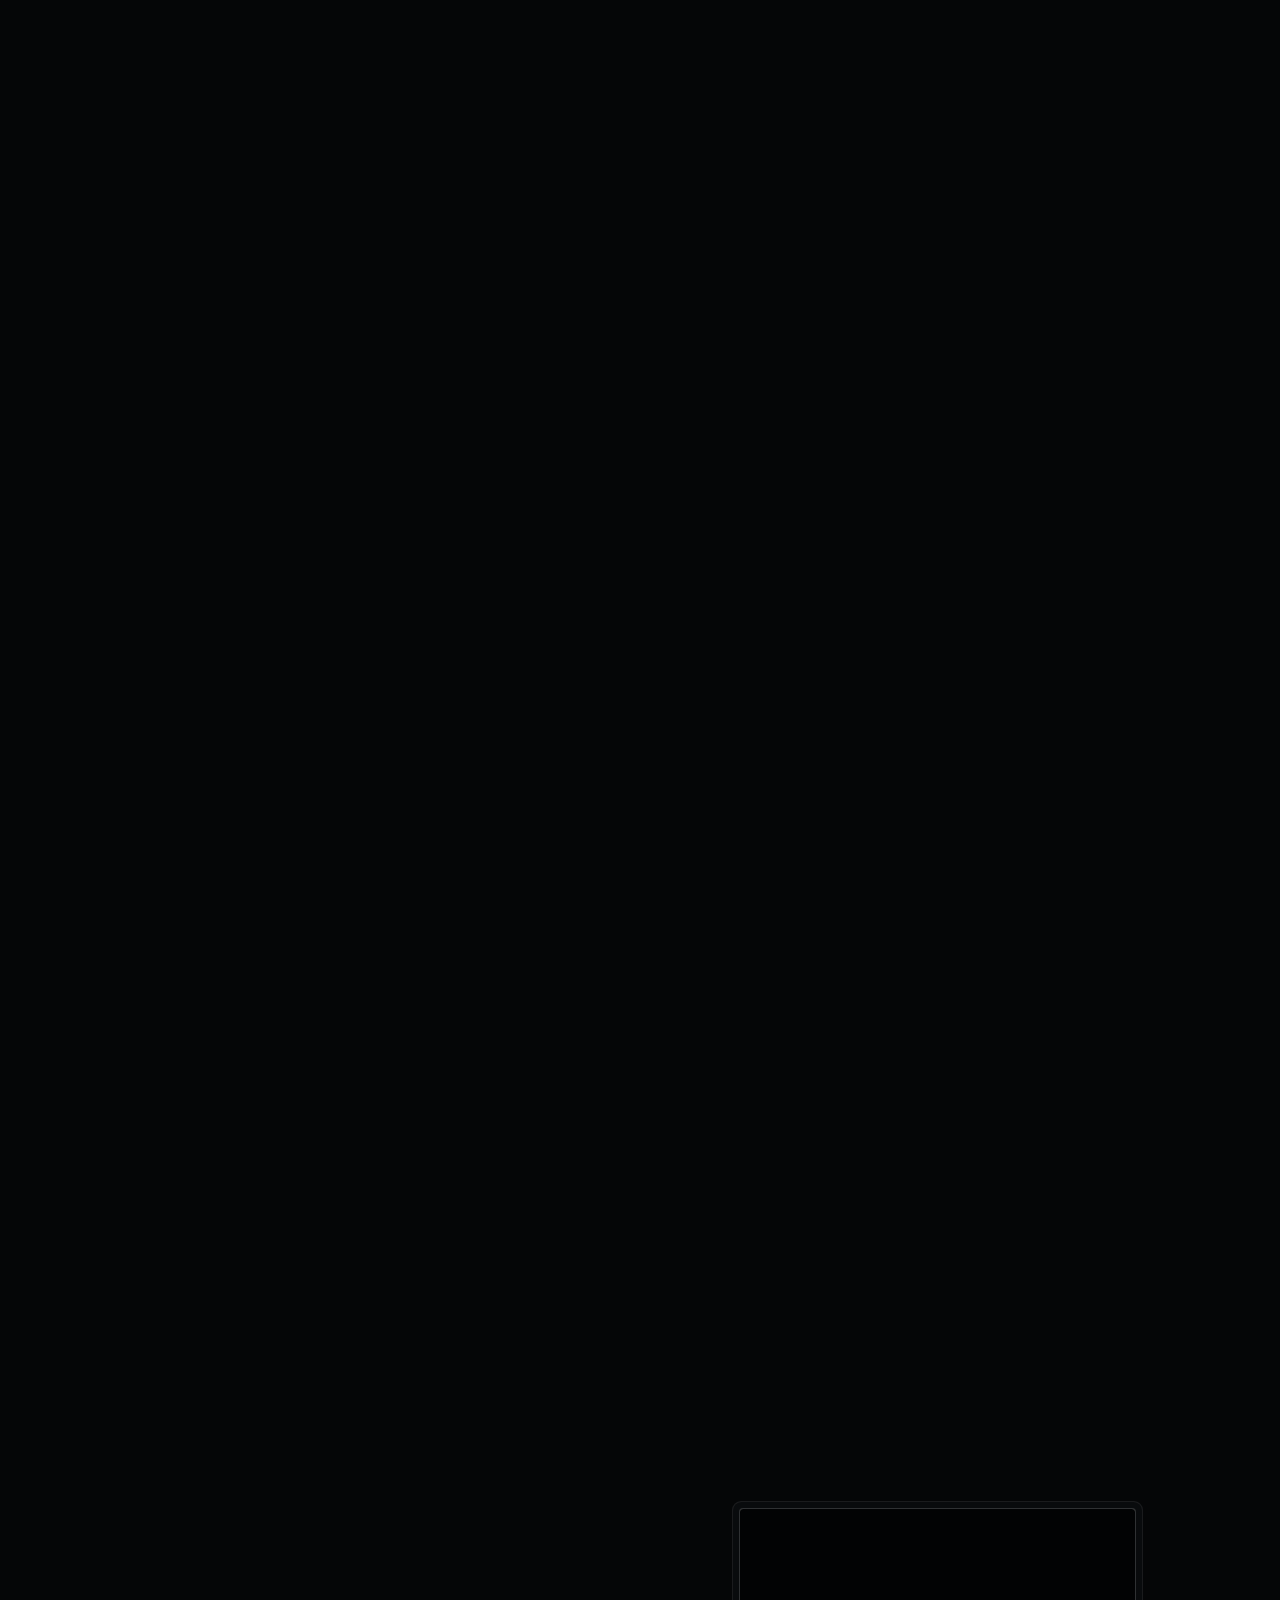
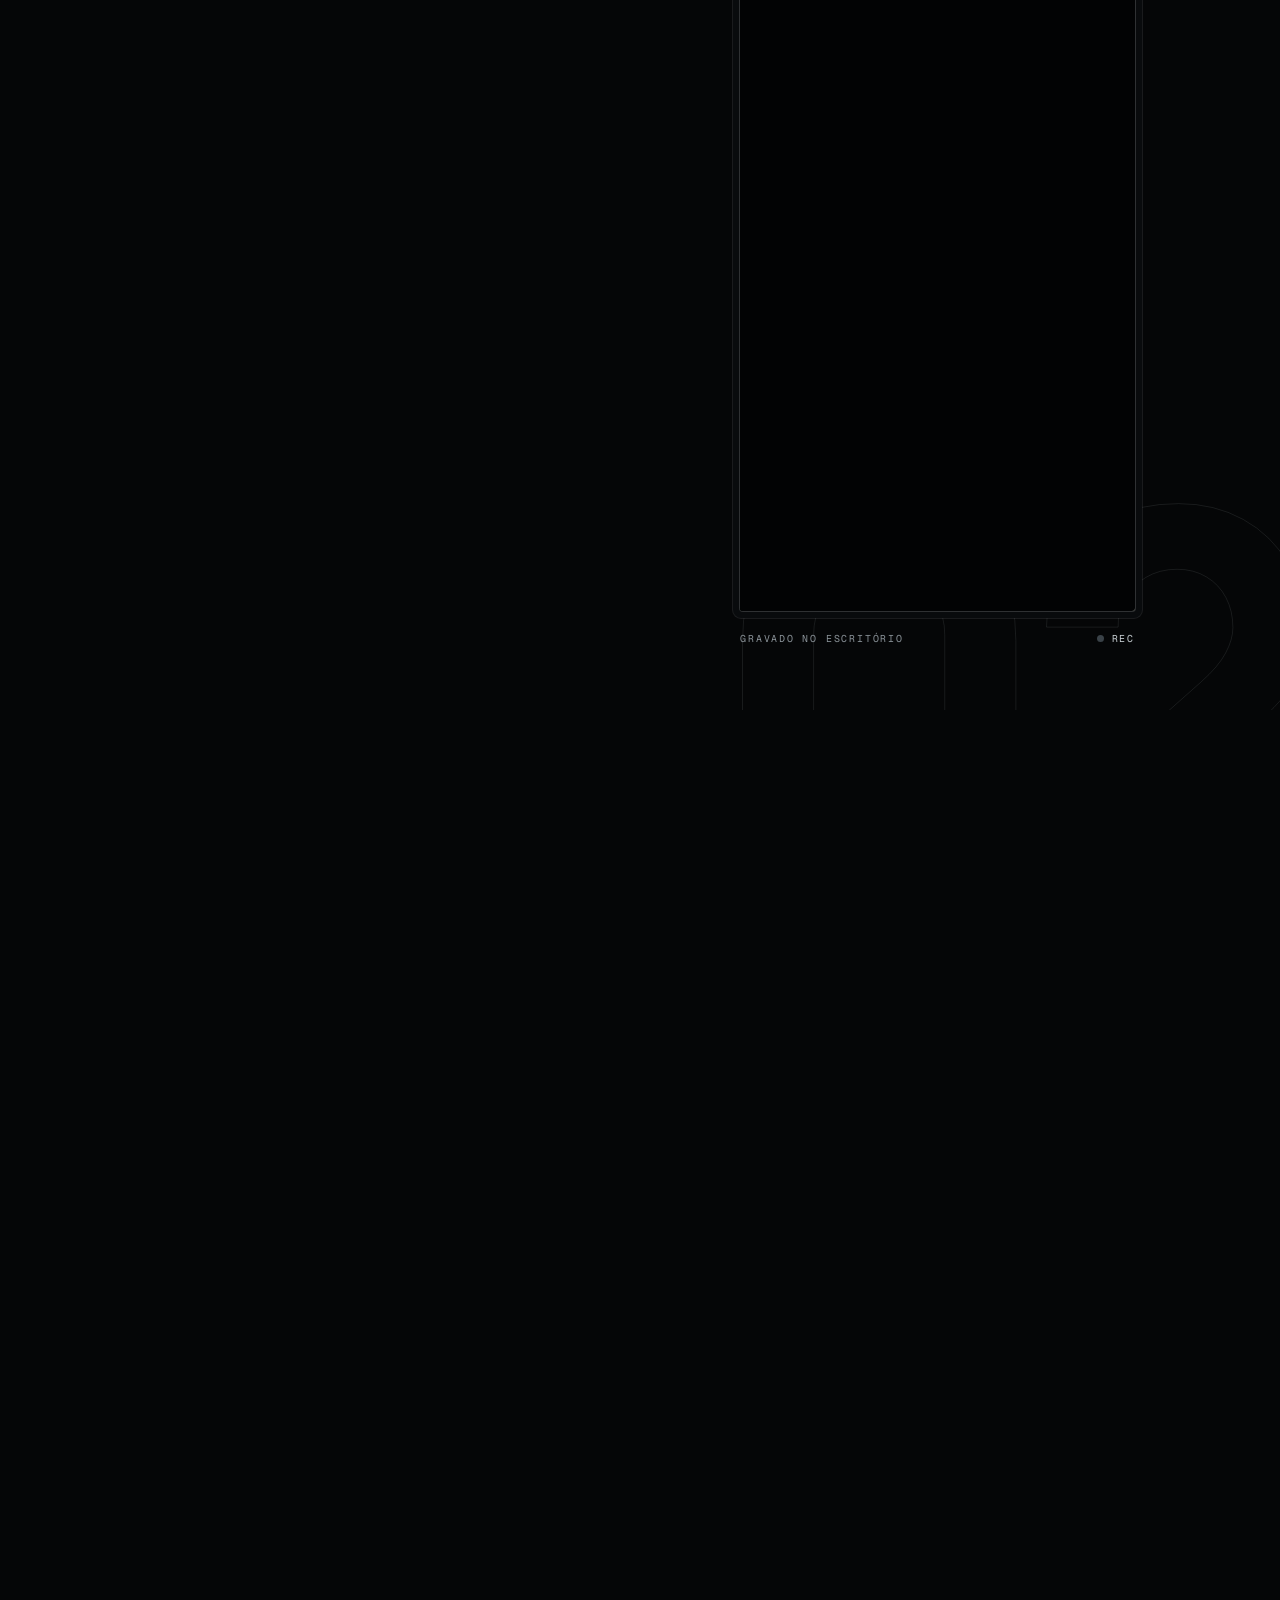
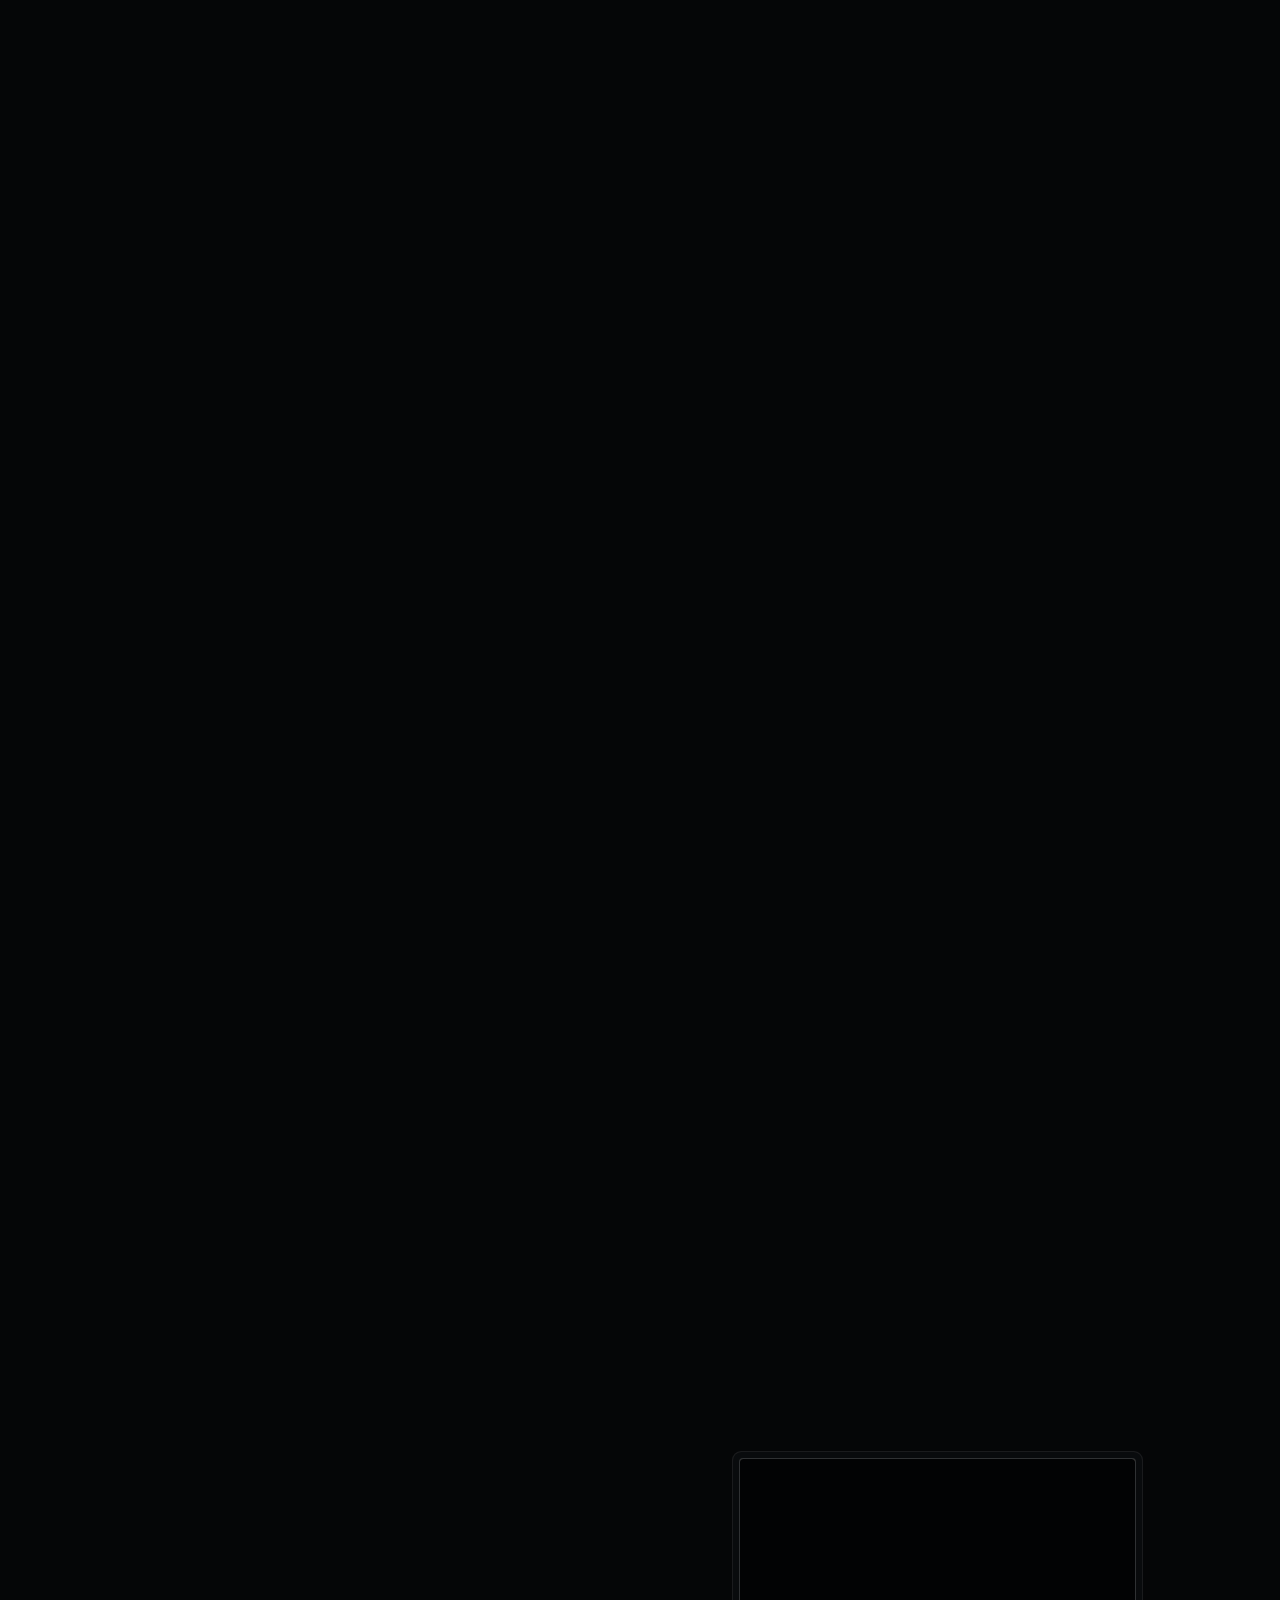
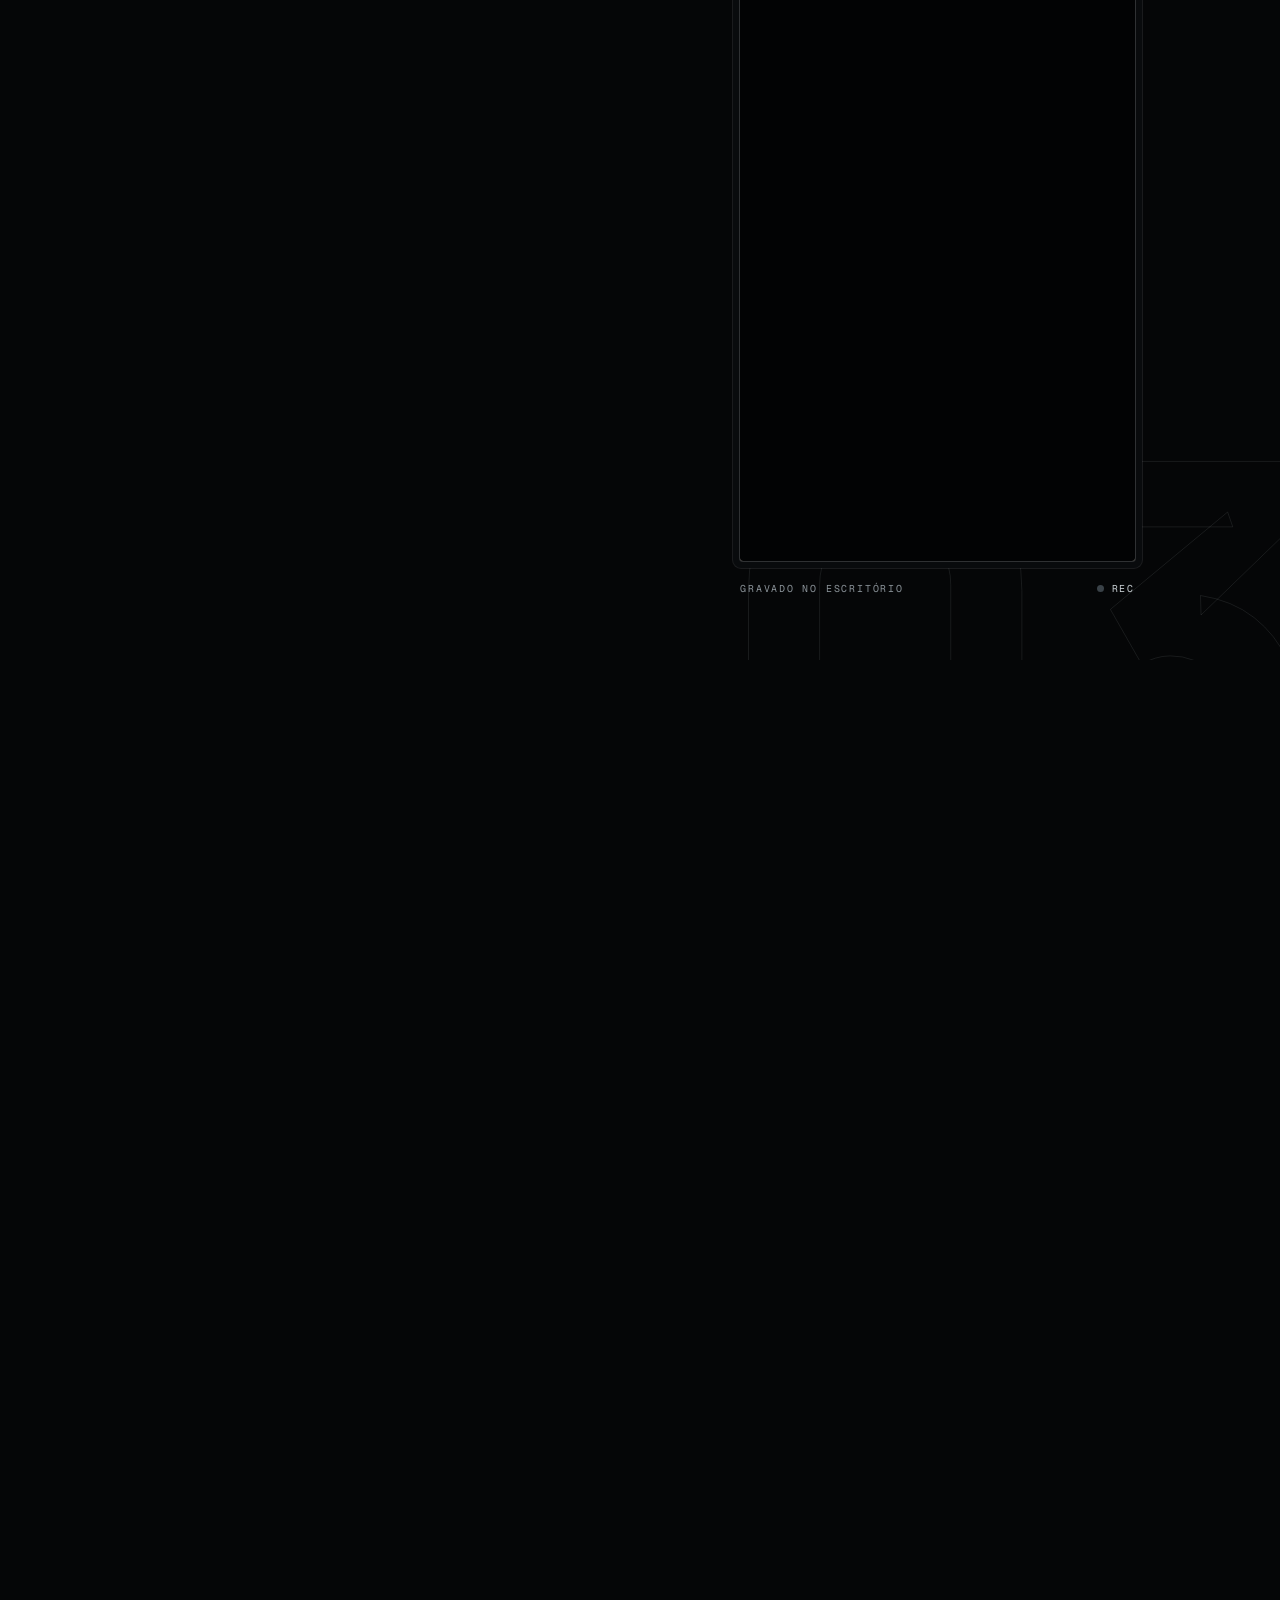
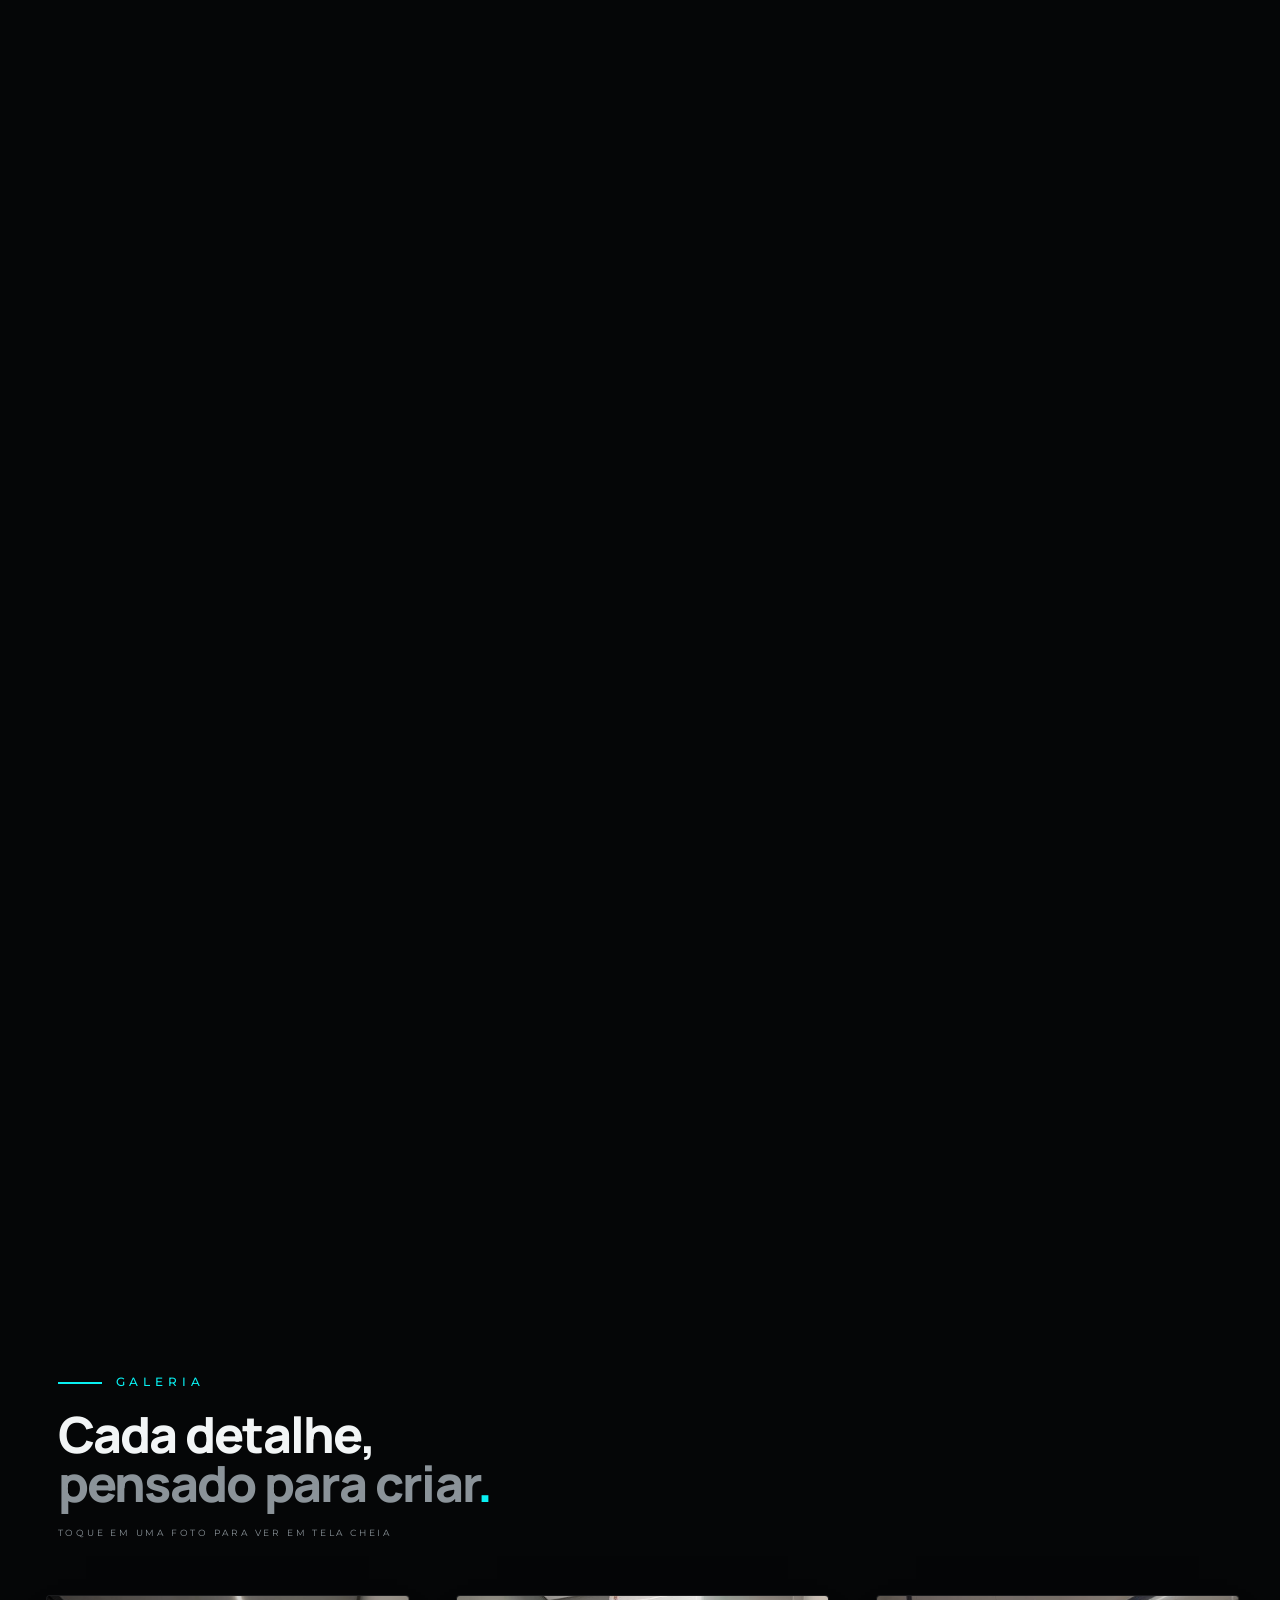
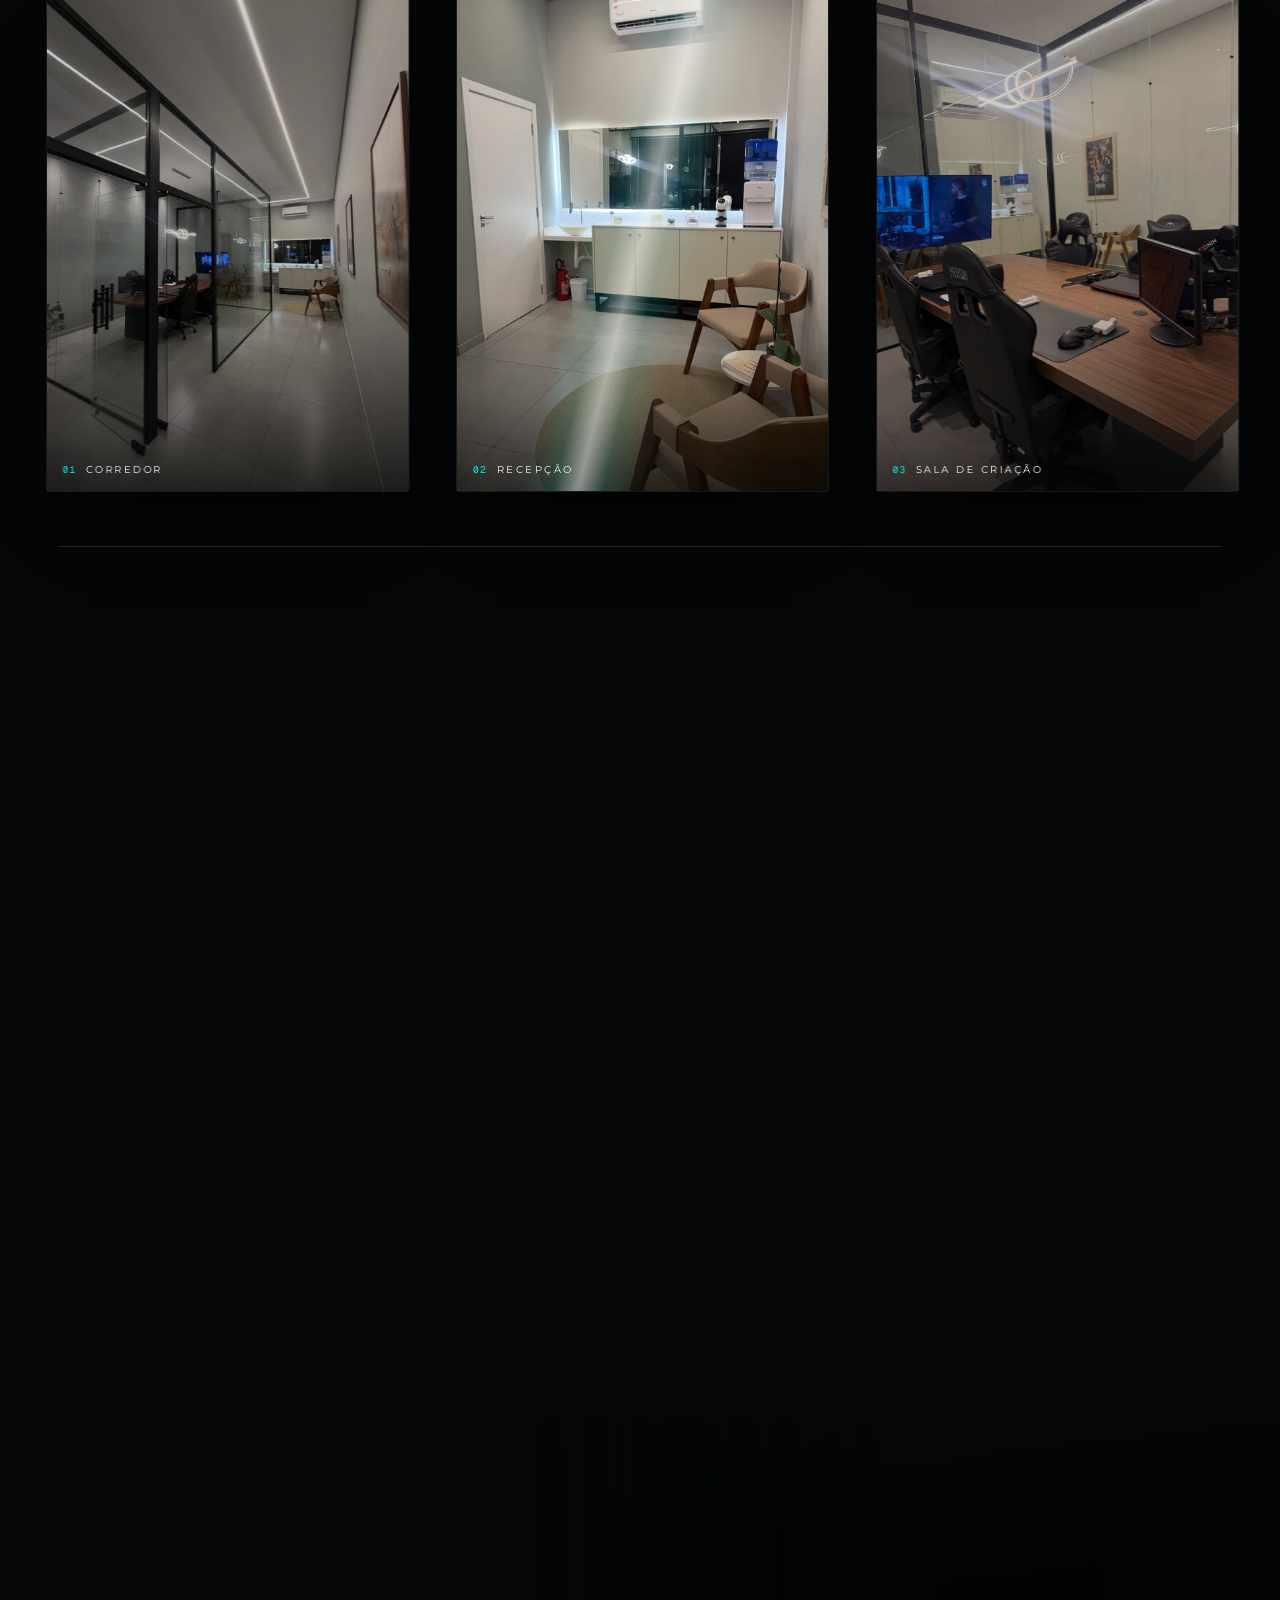
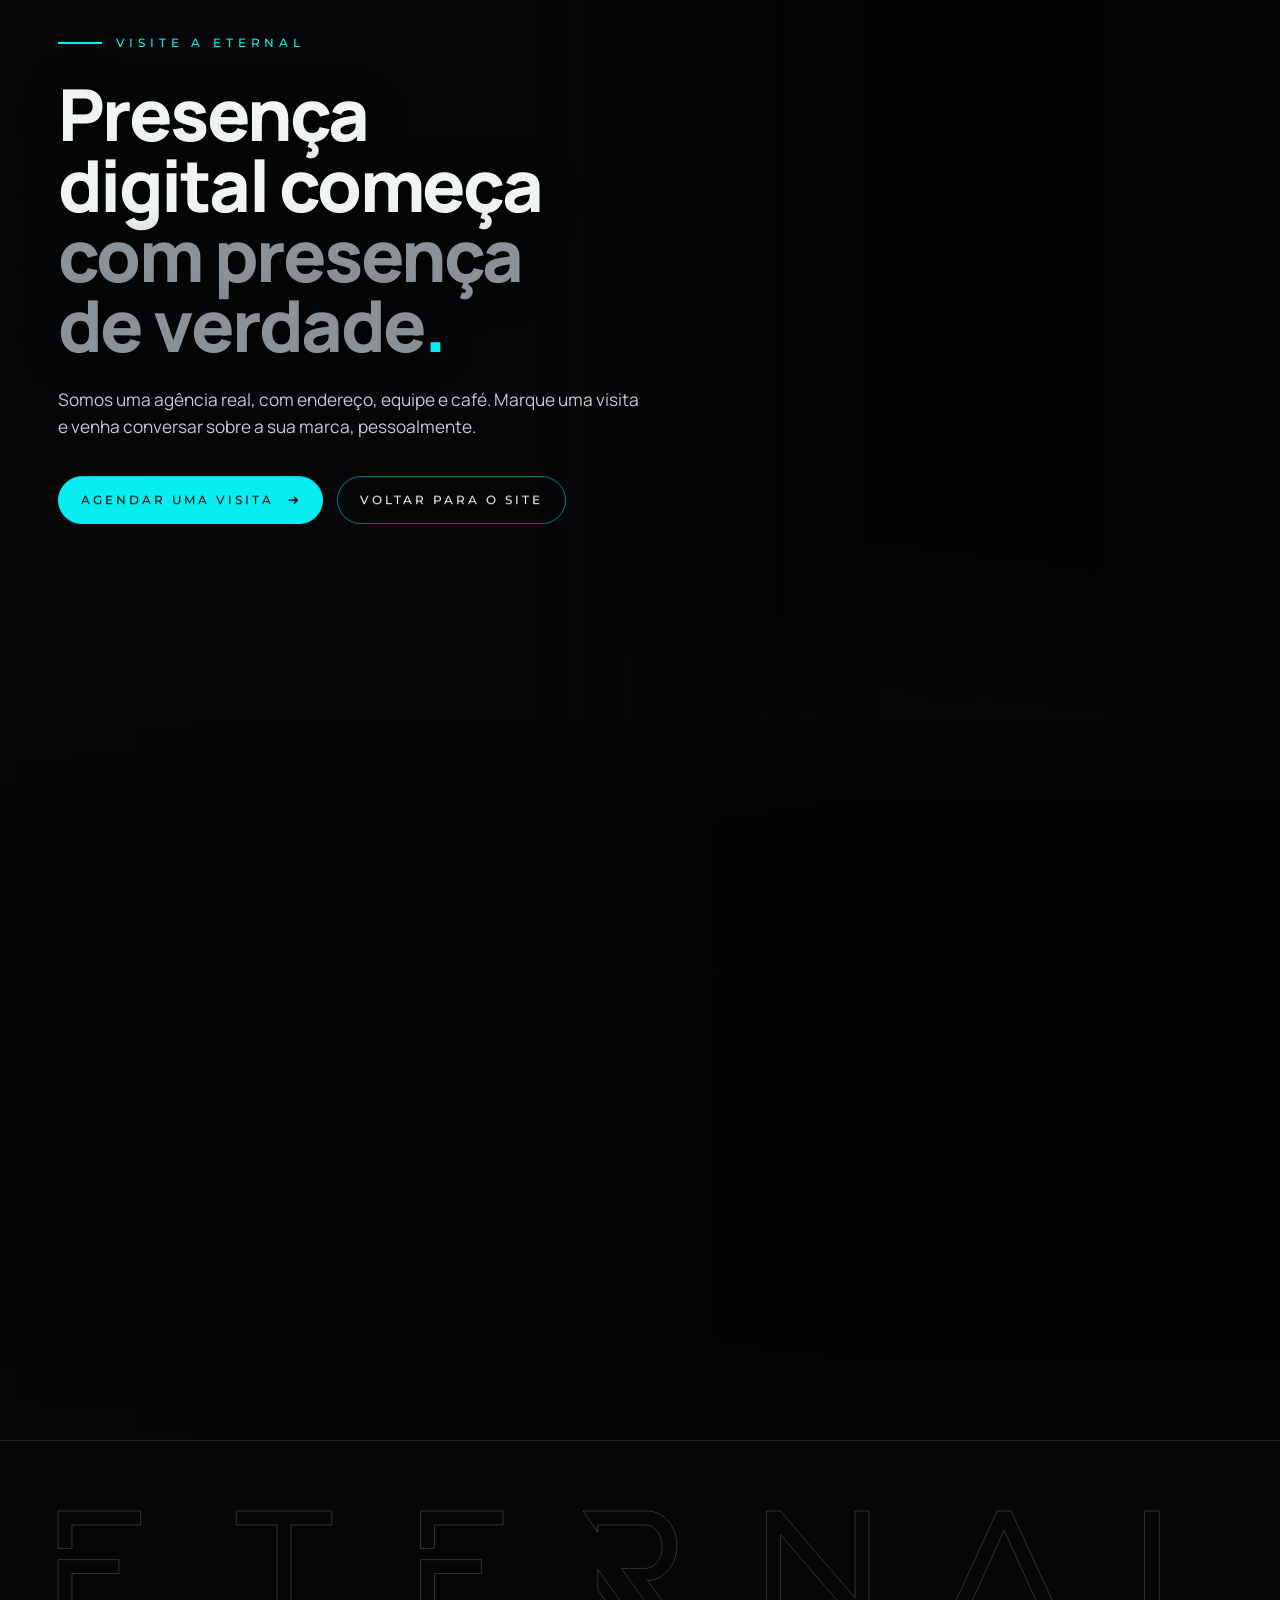
==== commit 597c5ad4: "Efeitos em todo aparelho, mesmo com "reduzir movimento" ligado O site entrava na versão estática qua" ====
--- a/escritorio.html
+++ b/escritorio.html
@@ -18,7 +18,7 @@
 <link rel="apple-touch-icon" href="assets/img/apple-touch-icon.png">
 <link rel="preload" href="assets/fonts/manrope-latin-wght-normal.woff2" as="font" type="font/woff2" crossorigin>
 <link rel="preload" href="assets/fonts/montserrat-latin-400-normal.woff2" as="font" type="font/woff2" crossorigin>
-<link rel="stylesheet" href="assets/css/site.css?v=ffe9e9ca">
+<link rel="stylesheet" href="assets/css/site.css?v=2ba00b65">
 <link rel="stylesheet" href="assets/css/office.css?v=ba39b069">
 <script>document.documentElement.classList.add('js');</script>
 <script type="application/ld+json">
@@ -304,6 +304,6 @@
 <script src="assets/js/vendor/gsap.min.js?v=9396f256"></script>
 <script src="assets/js/vendor/ScrollTrigger.min.js?v=05ca5ad8"></script>
 <script src="assets/js/vendor/lenis.min.js?v=acddbf76"></script>
-<script src="assets/js/office.js?v=6ca5e234"></script>
+<script src="assets/js/office.js?v=3d2b838d"></script>
 </body>
 </html>
--- a/assets/css/site.css
+++ b/assets/css/site.css
@@ -836,7 +836,6 @@
 @keyframes shimmer { 0%, 58% { background-position: 130% 0; } 100% { background-position: -30% 0; } }
 @media (max-width: 380px) { .ignite-float { padding: 0 15px; letter-spacing: 0.16em; gap: 7px; } }
 .reduced .ignite-float::before, .reduced .nav__ignite svg, .reduced .ignite-float svg { animation: none; }
-@media (prefers-reduced-motion: reduce) { .ignite-float::before, .nav__ignite svg, .ignite-float svg { animation: none; } }
 
 /* convite para digitar o nome depois que a cidade acende com "Sua Marca" */
 .city__namebox.is-invite { animation: invite 1.5s ease-in-out 3; }
@@ -892,9 +891,7 @@
 }
 
 /* ---------- movimento reduzido: tudo visível, sem cenas presas ---------- */
-@media (prefers-reduced-motion: reduce) {
-  .grain::before, .marquee__row, .hero__cue i::after { animation: none; }
-}
+.reduced .grain::before, .reduced .marquee__row, .reduced .hero__cue i::after { animation: none; }
 .reduced .beat, .reduced .method { position: relative; opacity: 1; padding-block: 18vh; }
 .reduced .stage { display: flex; flex-direction: column; }
 .reduced .hero { position: relative; height: 100vh; height: 100svh; order: -1; flex: none; }
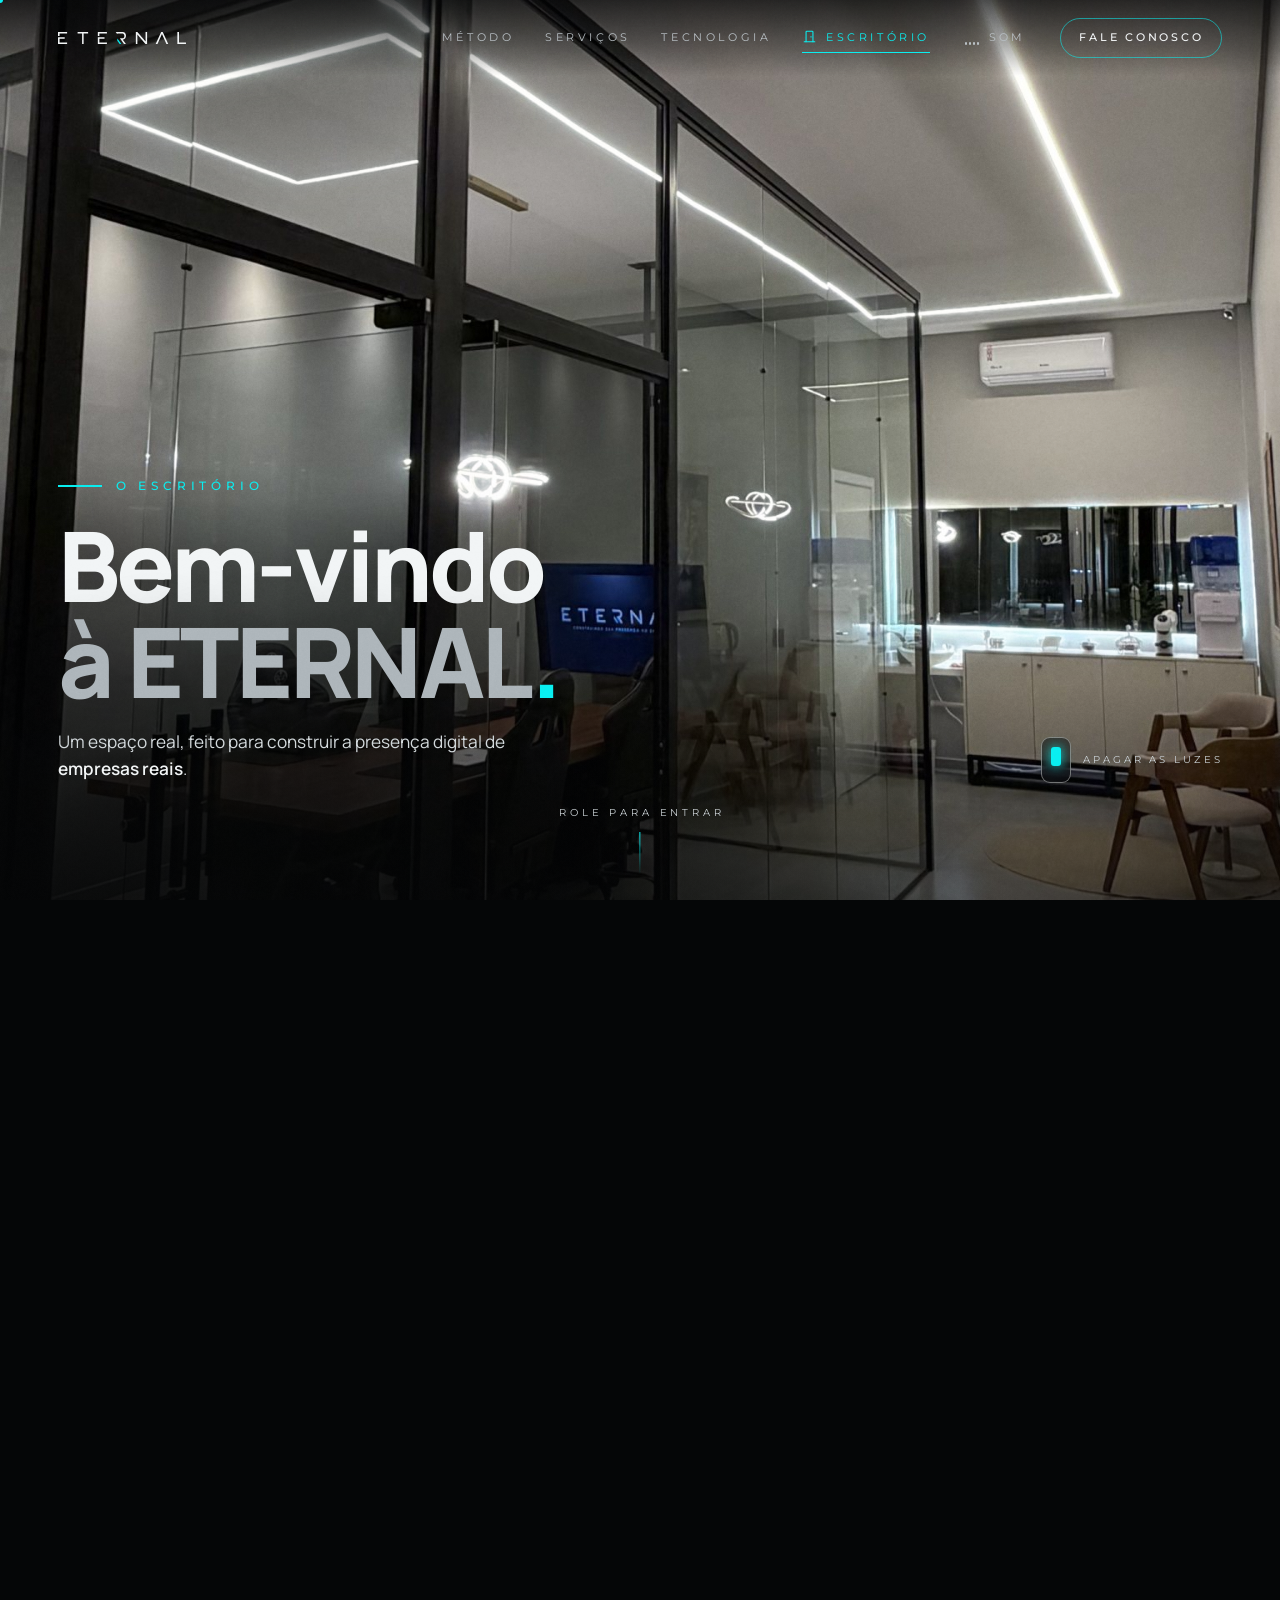
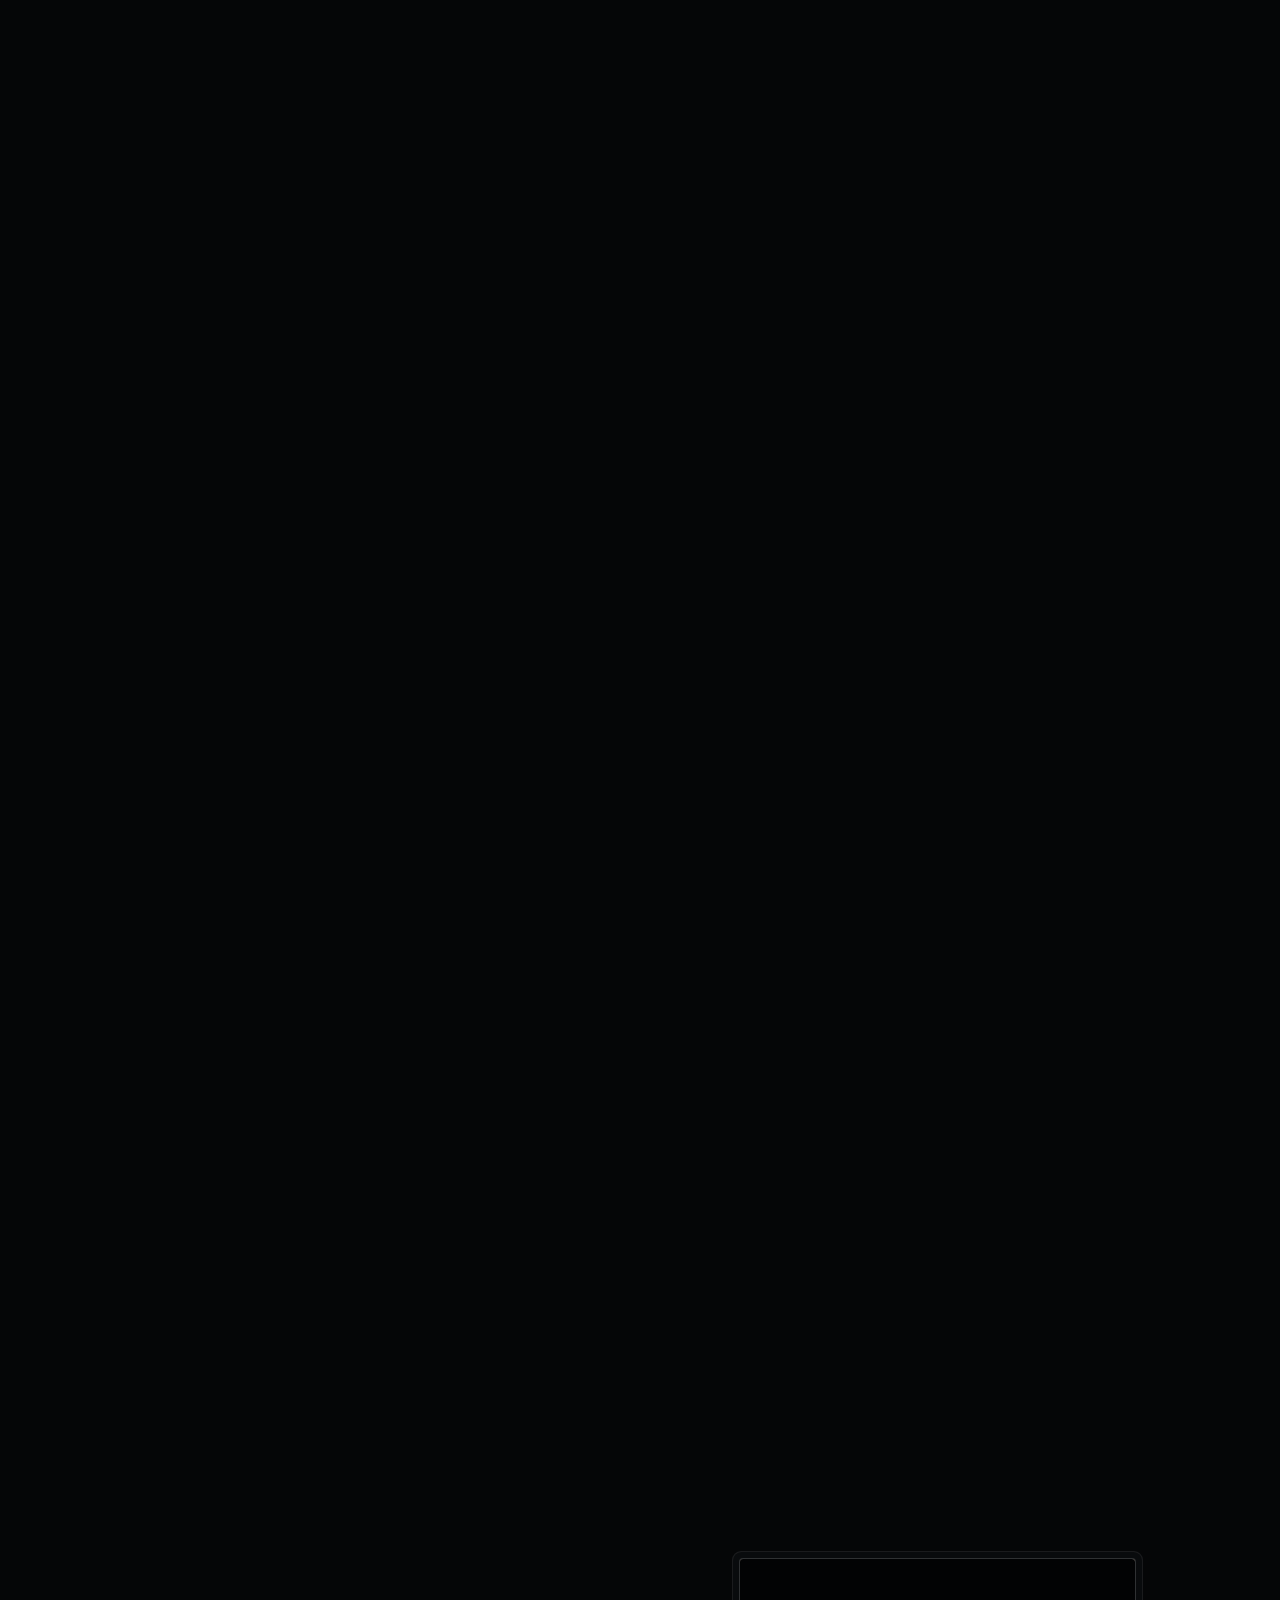
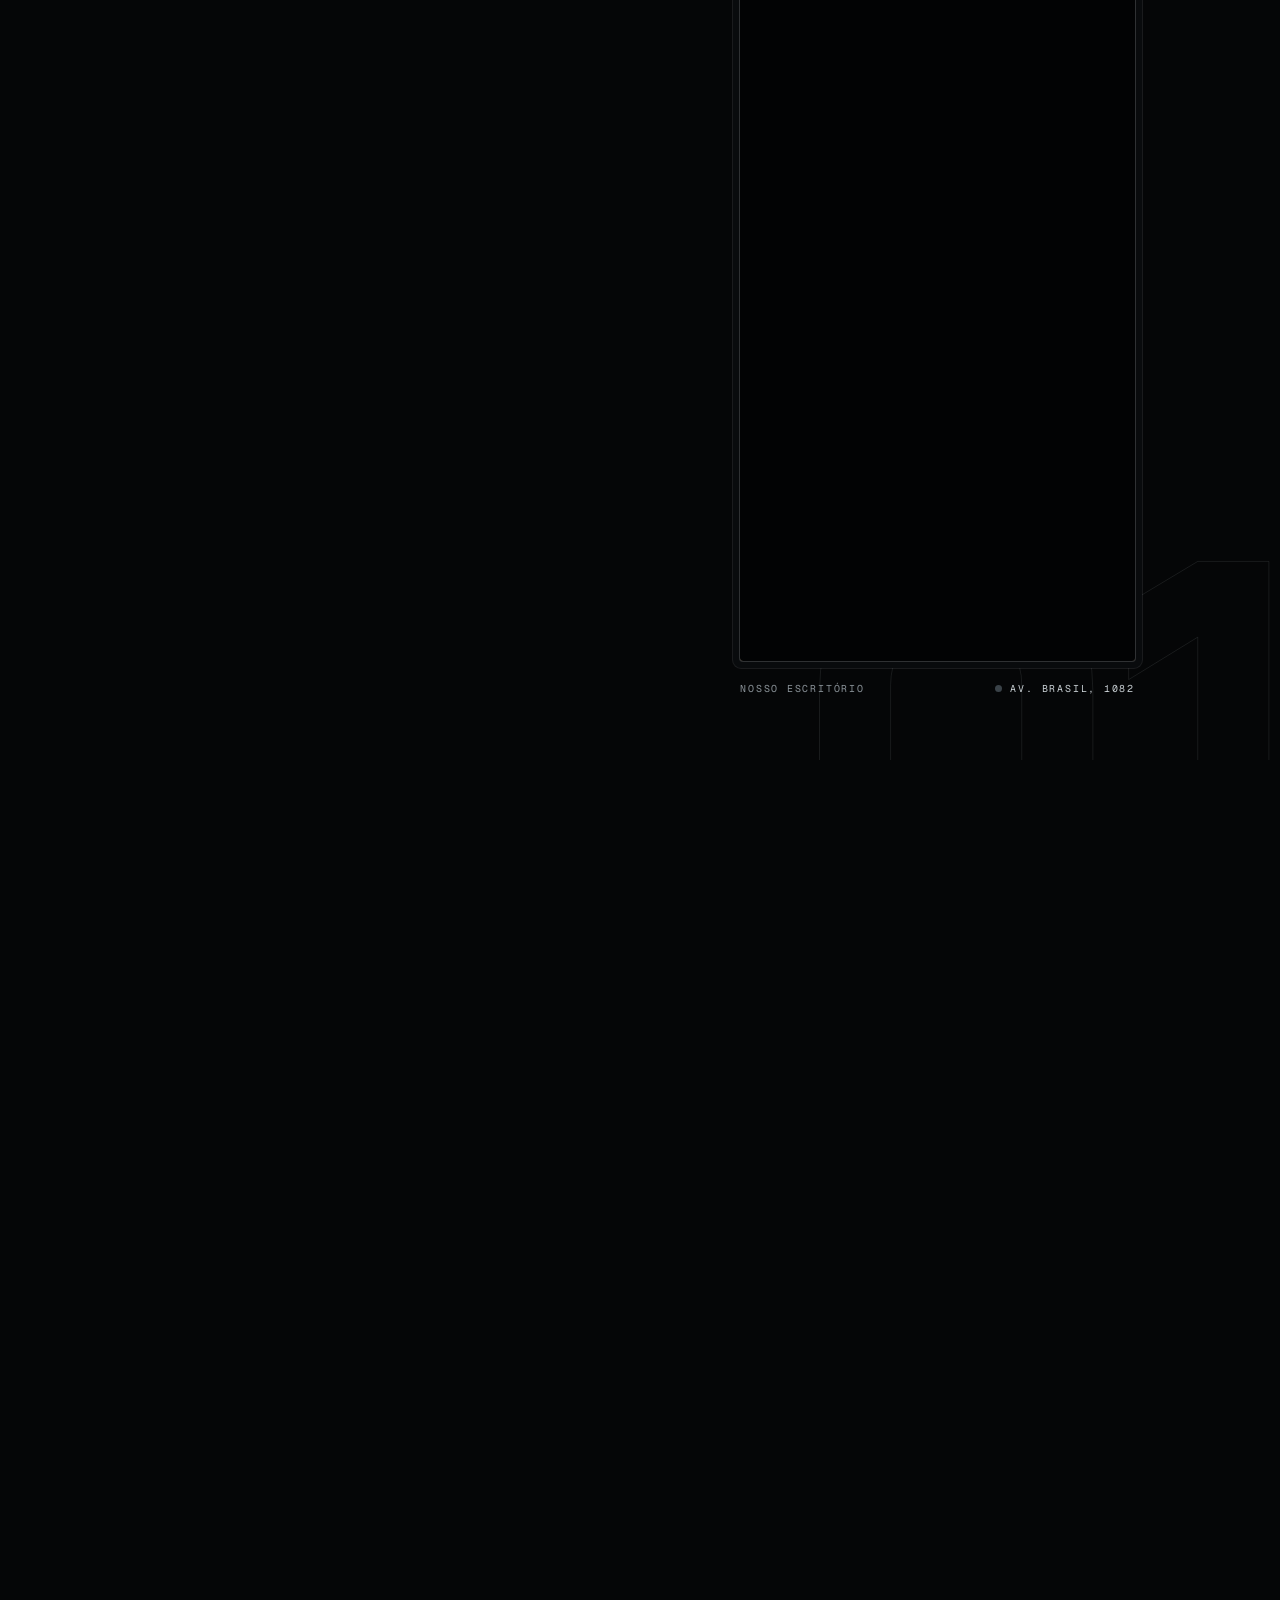
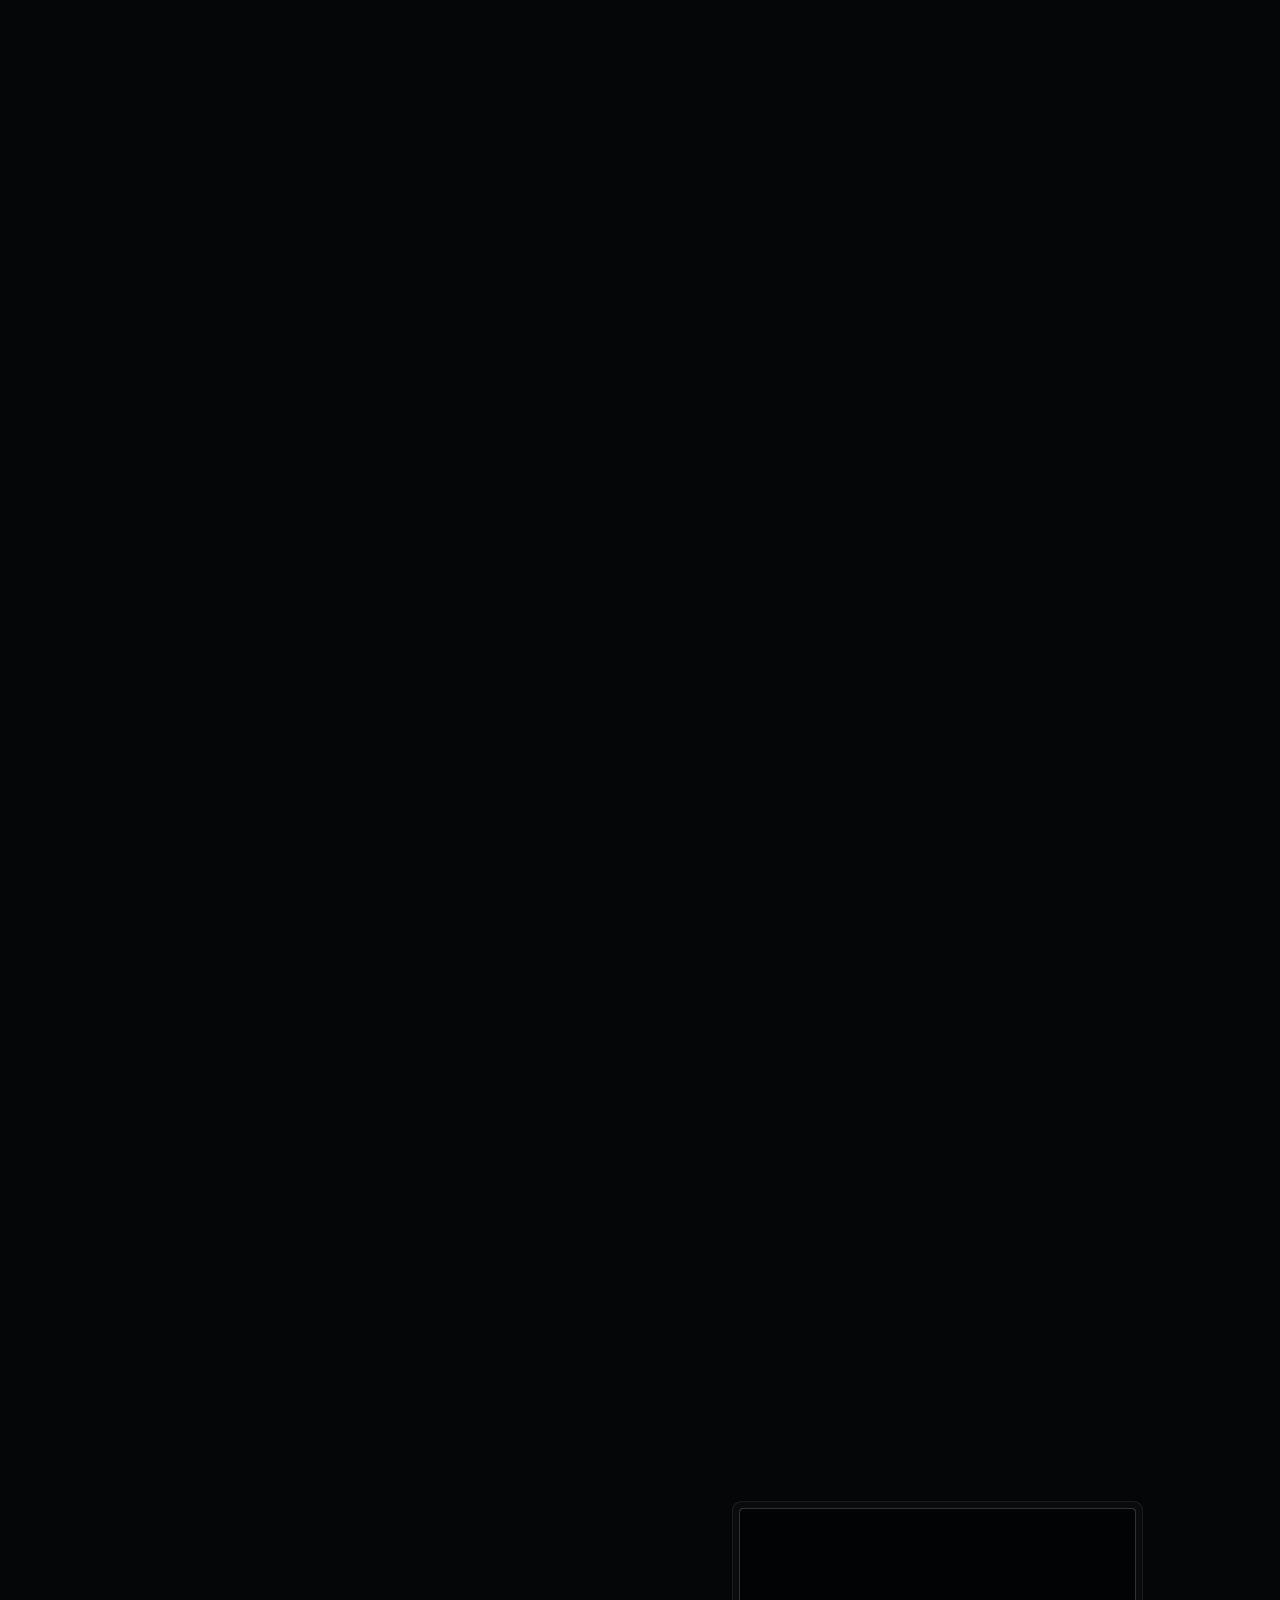
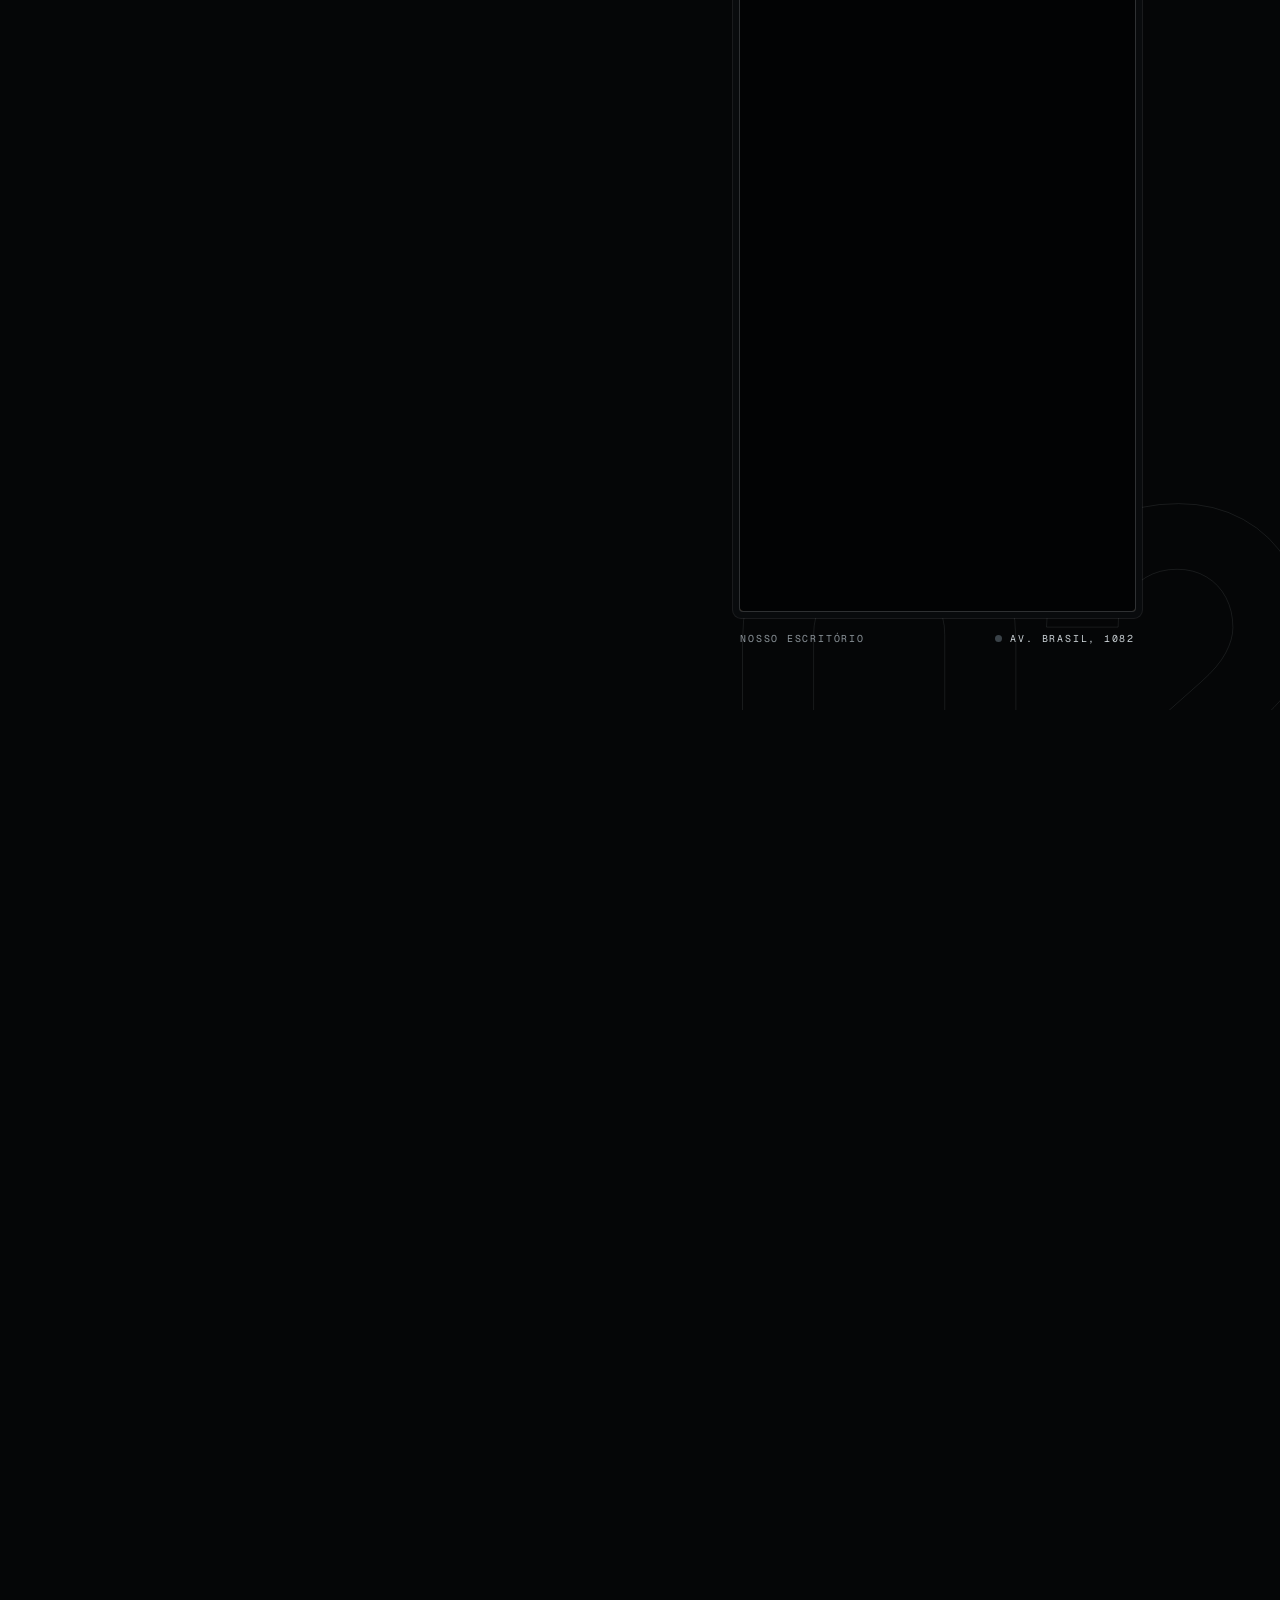
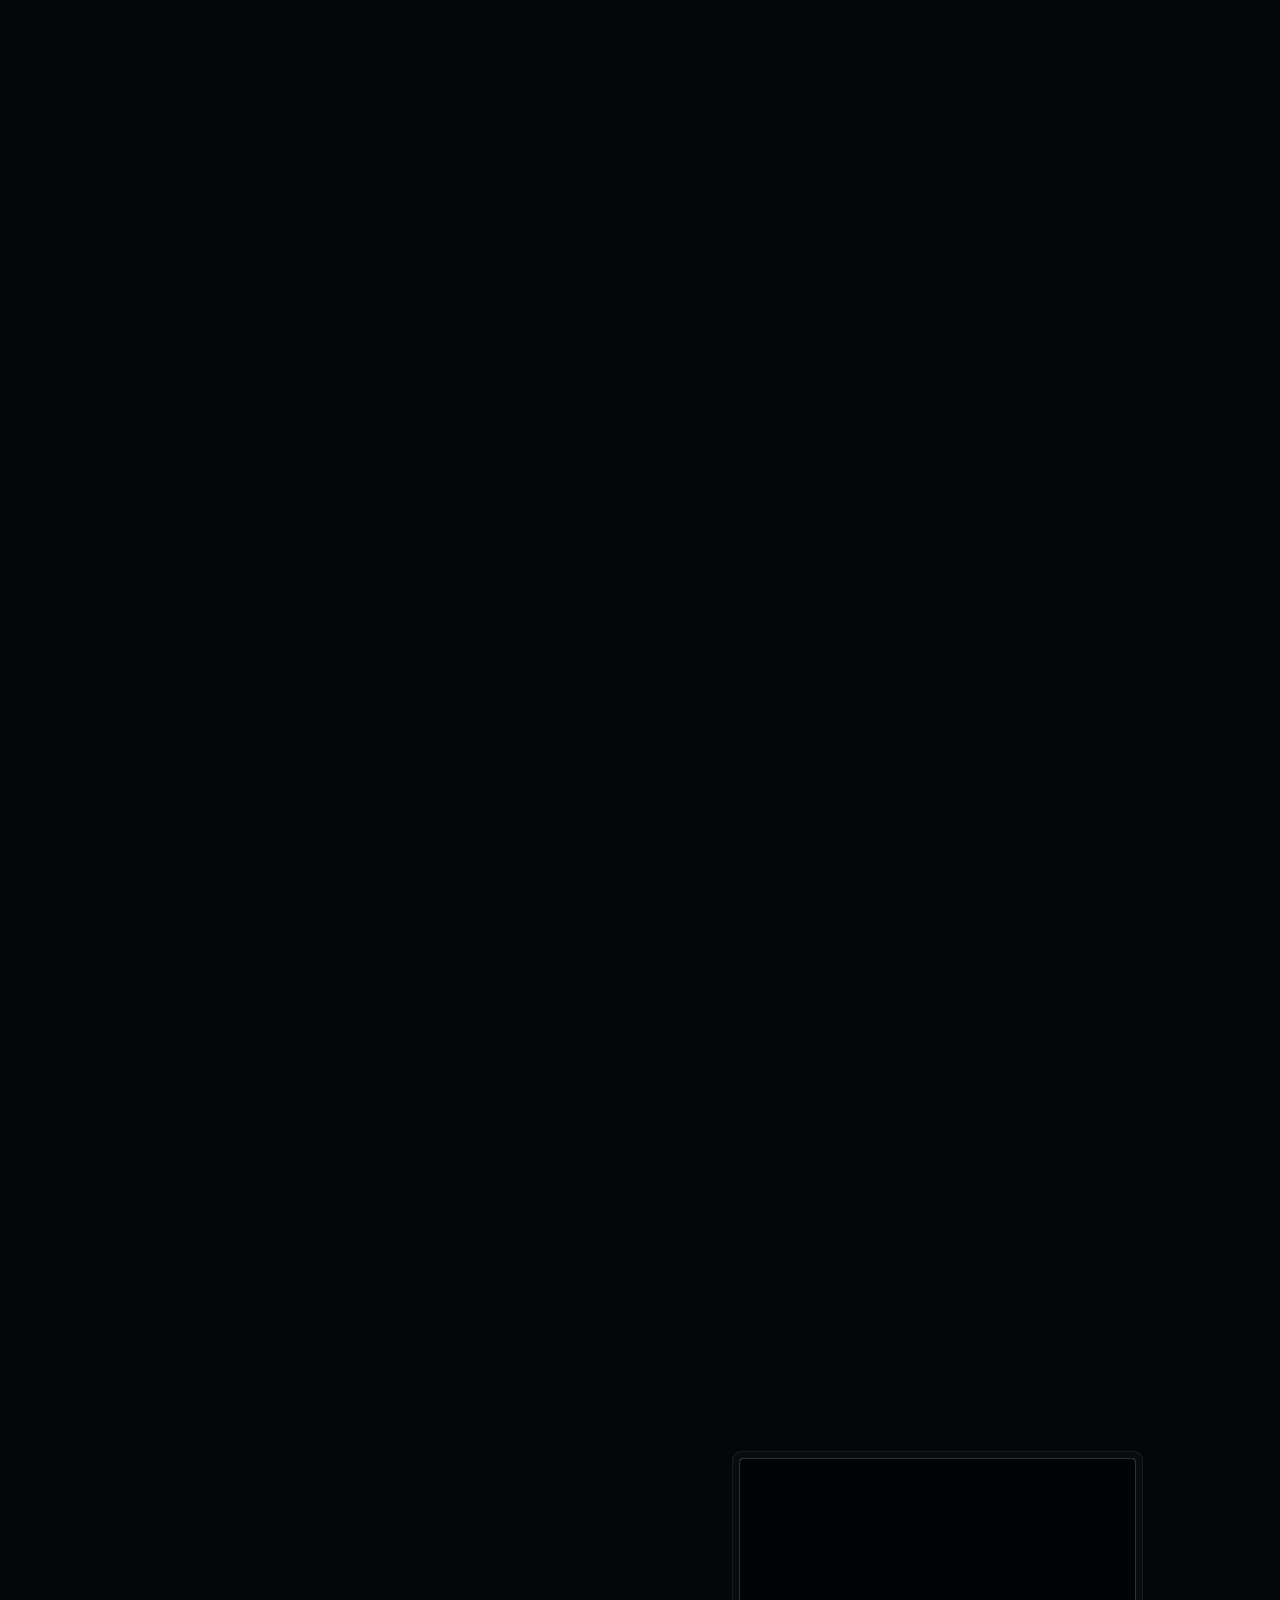
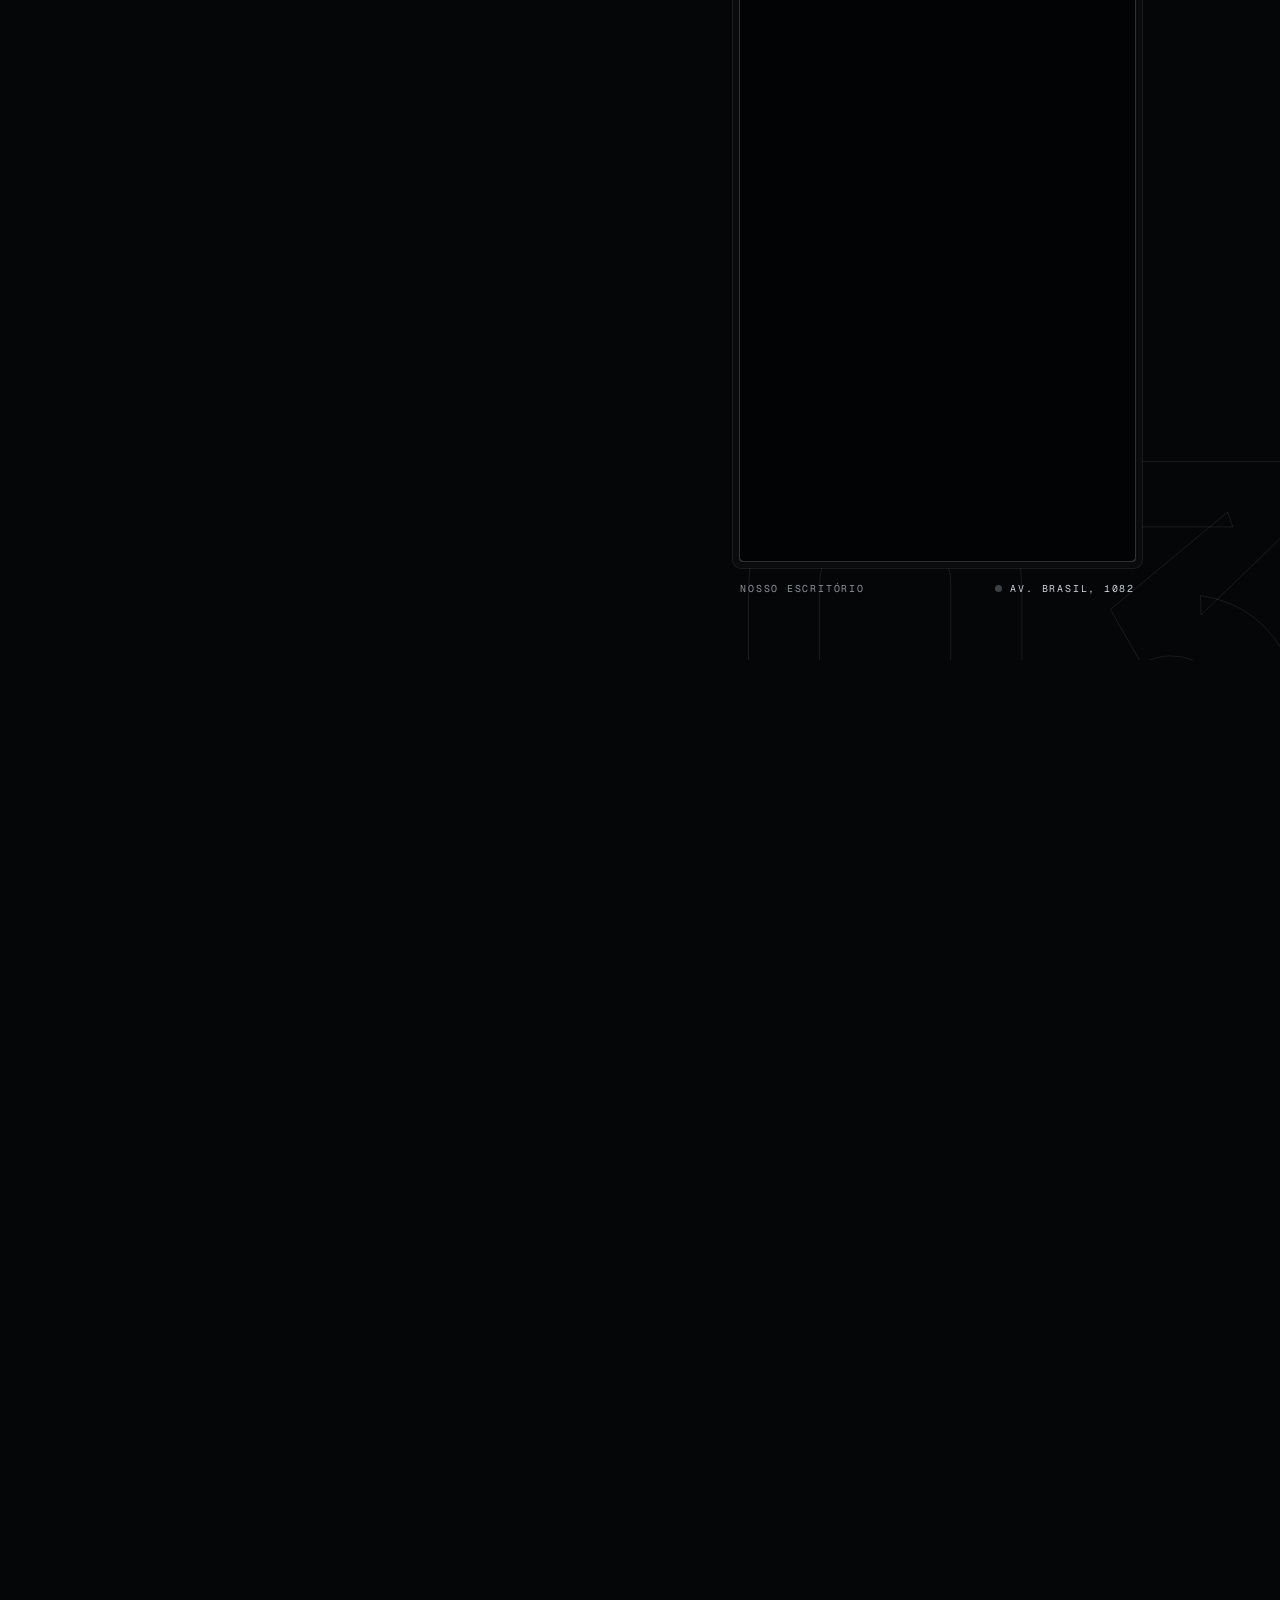
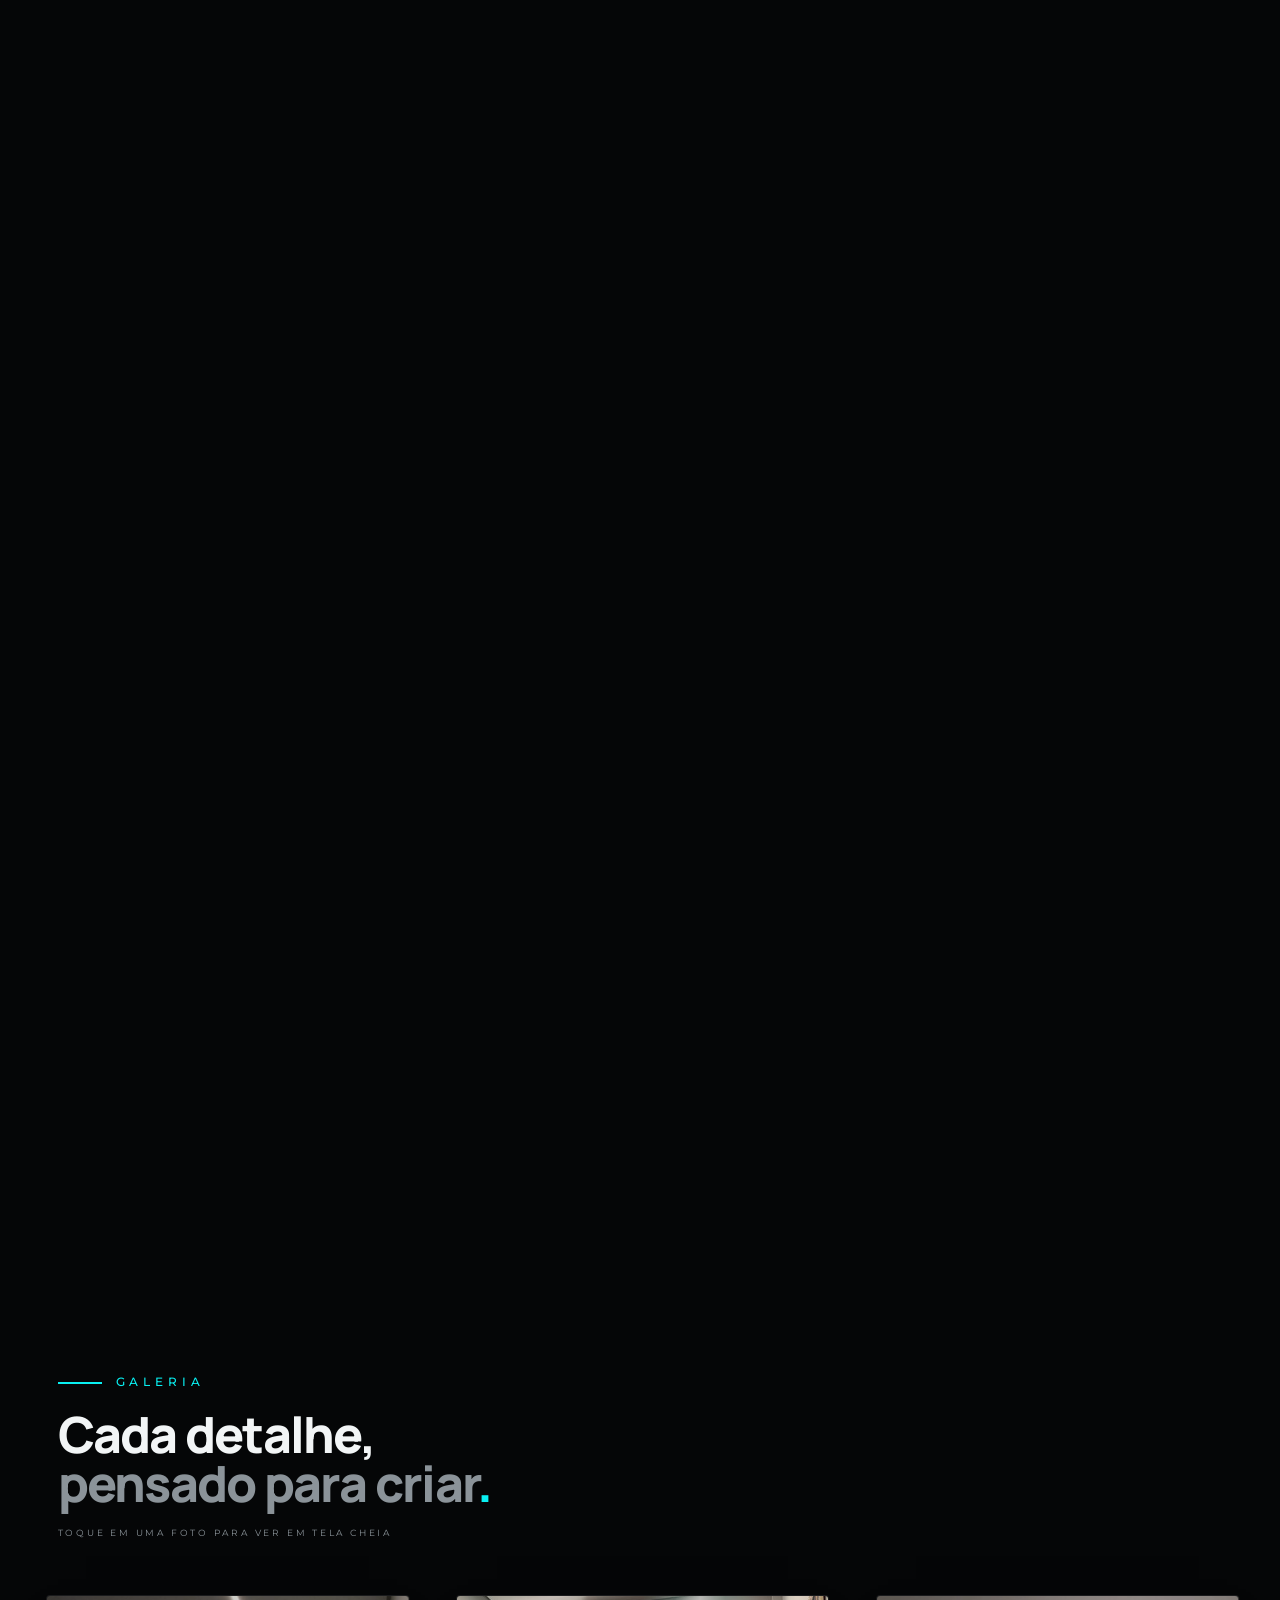
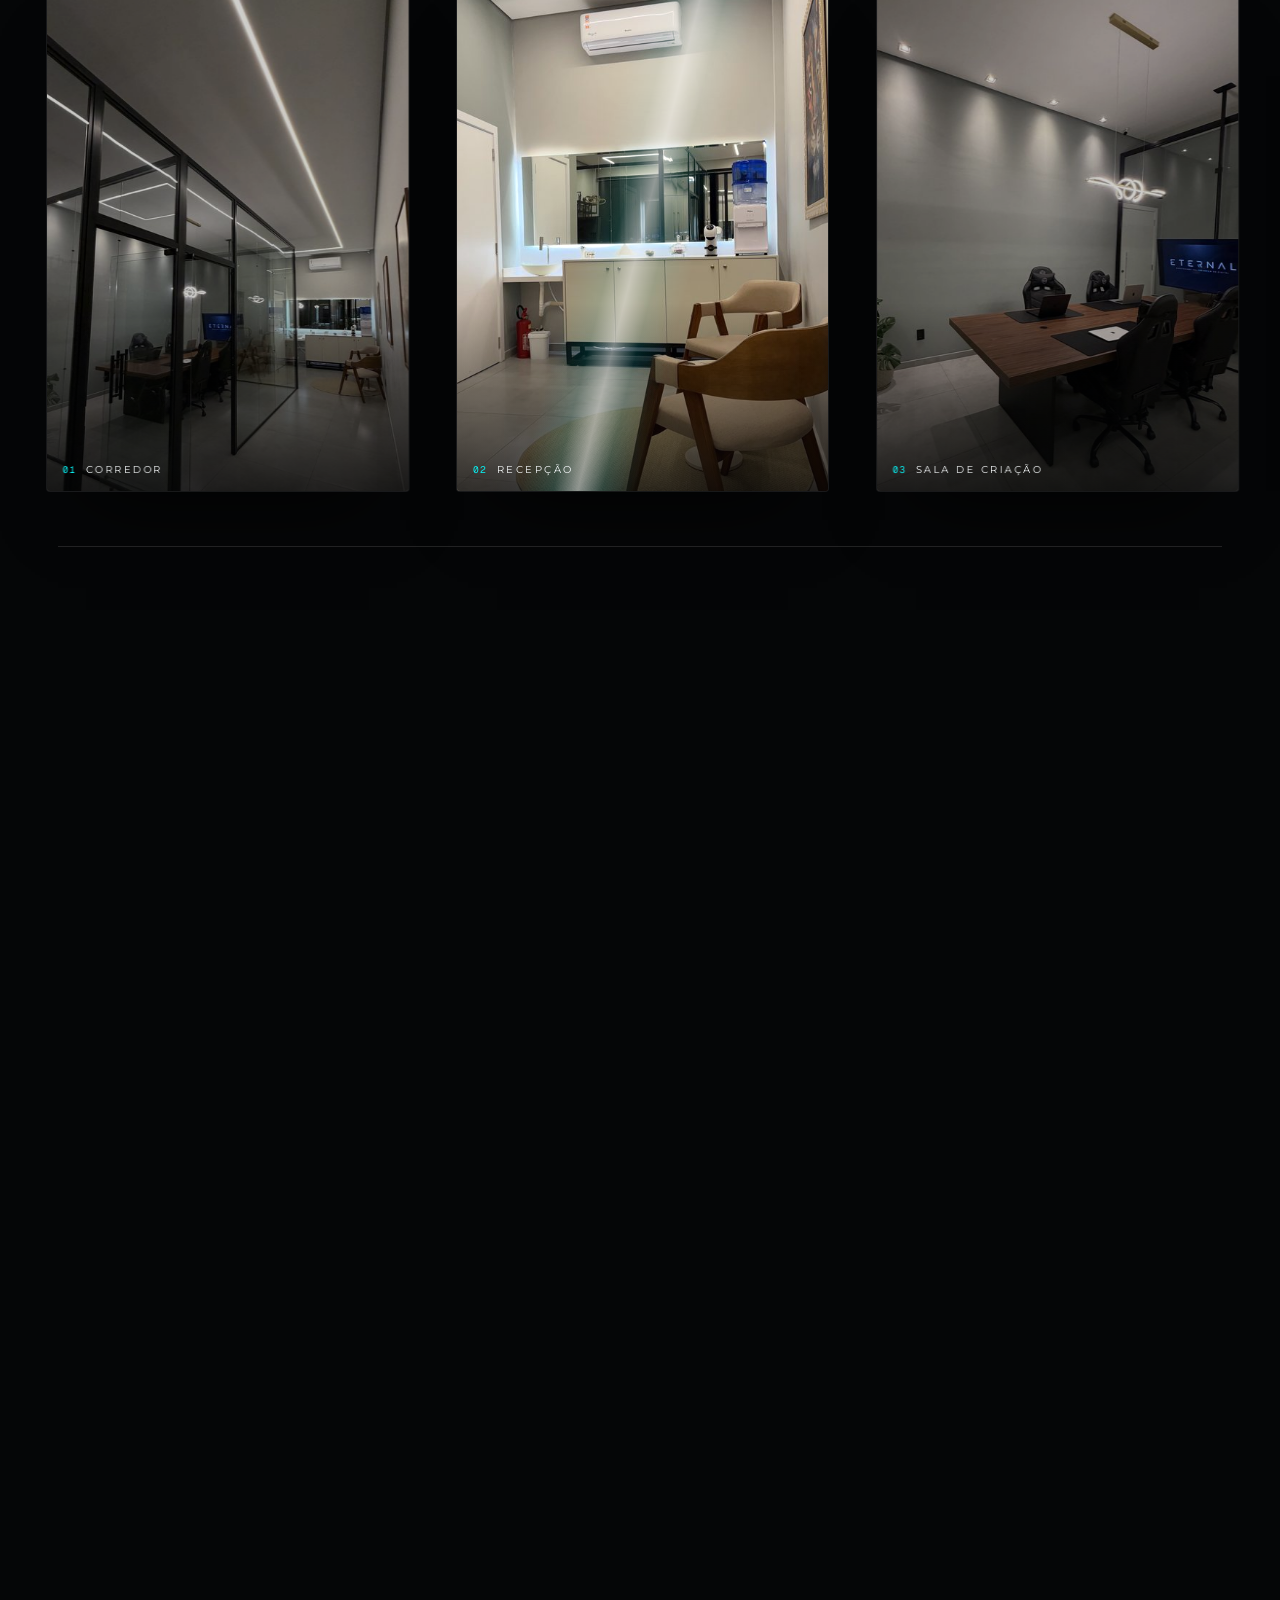
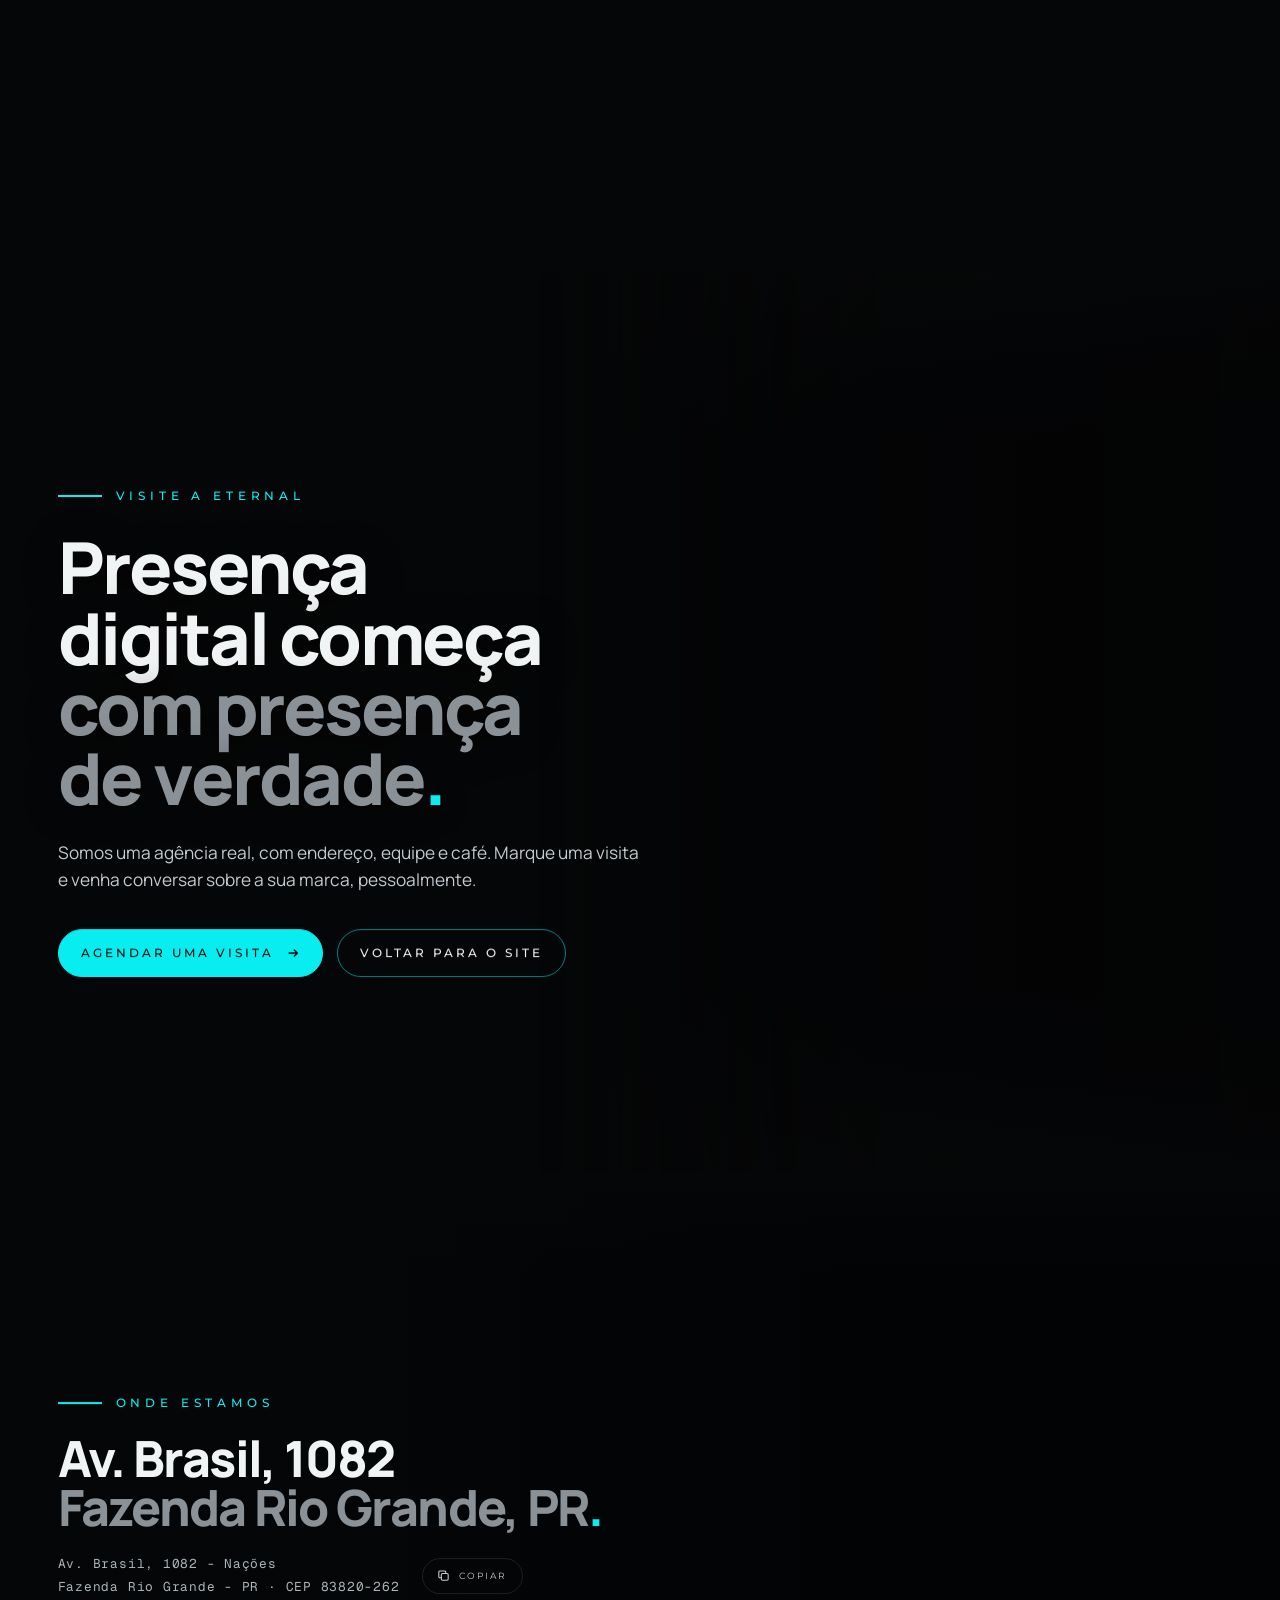
==== commit 861def1d: "Escritório: fotos novas em toda a página - Abertura refeita com o corredor novo (IMG_3045): foto, fi" ====
--- a/escritorio.html
+++ b/escritorio.html
@@ -120,9 +120,9 @@
             <img class="o-pane__leds" src="assets/office/leds-recepcao.jpg" alt="" aria-hidden="true" loading="lazy">
             <div class="o-pane__glass" aria-hidden="true"></div>
           </div>
-          <figcaption class="o-pane__cap"><span>Gravado no escritório</span><span class="o-pane__rec" aria-hidden="true">REC</span></figcaption>
+          <figcaption class="o-pane__cap"><span>Nosso escritório</span><span class="o-pane__rec" aria-hidden="true">Av. Brasil, 1082</span></figcaption>
         </figure>
-        <figure class="o-still" aria-hidden="true"><img src="assets/office/g-IMG_2889-s.jpg" alt="" loading="lazy" width="540" height="720"></figure>
+        <figure class="o-still" aria-hidden="true"><img src="assets/office/g-IMG_3051-s.jpg" alt="" loading="lazy" width="540" height="720"></figure>
       </div>
     </article>
 
@@ -143,9 +143,9 @@
             <img class="o-pane__leds" src="assets/office/leds-criacao.jpg" alt="" aria-hidden="true" loading="lazy">
             <div class="o-pane__glass" aria-hidden="true"></div>
           </div>
-          <figcaption class="o-pane__cap"><span>Gravado no escritório</span><span class="o-pane__rec" aria-hidden="true">REC</span></figcaption>
+          <figcaption class="o-pane__cap"><span>Nosso escritório</span><span class="o-pane__rec" aria-hidden="true">Av. Brasil, 1082</span></figcaption>
         </figure>
-        <figure class="o-still" aria-hidden="true"><img src="assets/office/g-IMG_2896-s.jpg" alt="" loading="lazy" width="540" height="720"></figure>
+        <figure class="o-still" aria-hidden="true"><img src="assets/office/g-IMG_3037-s.jpg" alt="" loading="lazy" width="540" height="720"></figure>
       </div>
     </article>
 
@@ -166,9 +166,9 @@
             <img class="o-pane__leds" src="assets/office/leds-reuniao.jpg" alt="" aria-hidden="true" loading="lazy">
             <div class="o-pane__glass" aria-hidden="true"></div>
           </div>
-          <figcaption class="o-pane__cap"><span>Gravado no escritório</span><span class="o-pane__rec" aria-hidden="true">REC</span></figcaption>
+          <figcaption class="o-pane__cap"><span>Nosso escritório</span><span class="o-pane__rec" aria-hidden="true">Av. Brasil, 1082</span></figcaption>
         </figure>
-        <figure class="o-still" aria-hidden="true"><img src="assets/office/g-IMG_2906-s.jpg" alt="" loading="lazy" width="540" height="720"></figure>
+        <figure class="o-still" aria-hidden="true"><img src="assets/office/g-IMG_3066-s.jpg" alt="" loading="lazy" width="540" height="720"></figure>
       </div>
     </article>
   </section>
@@ -183,14 +183,12 @@
       </div>
       <div class="o-gallery__view">
         <ol class="o-gallery__track" id="galleryTrack">
-          <li><button class="o-card" type="button" data-full="assets/office/g-IMG_2897.jpg"><img src="assets/office/g-IMG_2897-s.jpg" alt="Corredor com fita de LED no teto e a sala de vidro" loading="lazy" width="540" height="720"><span class="o-card__cap"><b>01</b> Corredor</span><span class="o-card__zoom" aria-hidden="true"><svg viewBox="0 0 24 24" fill="none" stroke="currentColor" stroke-width="1.8" stroke-linecap="round" aria-hidden="true"><path d="M4 9V4h5M20 9V4h-5M4 15v5h5M20 15v5h-5"/></svg></span></button></li>
-          <li><button class="o-card" type="button" data-full="assets/office/g-IMG_2884.jpg"><img src="assets/office/g-IMG_2884-s.jpg" alt="Recepção com espelho iluminado, café e água" loading="lazy" width="540" height="720"><span class="o-card__cap"><b>02</b> Recepção</span><span class="o-card__zoom" aria-hidden="true"><svg viewBox="0 0 24 24" fill="none" stroke="currentColor" stroke-width="1.8" stroke-linecap="round" aria-hidden="true"><path d="M4 9V4h5M20 9V4h-5M4 15v5h5M20 15v5h-5"/></svg></span></button></li>
-          <li><button class="o-card" type="button" data-full="assets/office/g-IMG_2892.jpg"><img src="assets/office/g-IMG_2892-s.jpg" alt="Sala de criação com mesa de madeira, monitores e TV" loading="lazy" width="540" height="720"><span class="o-card__cap"><b>03</b> Sala de criação</span><span class="o-card__zoom" aria-hidden="true"><svg viewBox="0 0 24 24" fill="none" stroke="currentColor" stroke-width="1.8" stroke-linecap="round" aria-hidden="true"><path d="M4 9V4h5M20 9V4h-5M4 15v5h5M20 15v5h-5"/></svg></span></button></li>
-          <li><button class="o-card" type="button" data-full="assets/office/g-IMG_2889.jpg"><img src="assets/office/g-IMG_2889-s.jpg" alt="Espaço de espera com duas poltronas, orquídea e um quadro de leão colorido" loading="lazy" width="540" height="720"><span class="o-card__cap"><b>04</b> Espaço de espera</span><span class="o-card__zoom" aria-hidden="true"><svg viewBox="0 0 24 24" fill="none" stroke="currentColor" stroke-width="1.8" stroke-linecap="round" aria-hidden="true"><path d="M4 9V4h5M20 9V4h-5M4 15v5h5M20 15v5h-5"/></svg></span></button></li>
-          <li><button class="o-card" type="button" data-full="assets/office/g-IMG_2906.jpg"><img src="assets/office/g-IMG_2906-s.jpg" alt="Sala de reunião com parede de ripas pretas e mesa de madeira" loading="lazy" width="540" height="720"><span class="o-card__cap"><b>05</b> Sala de reunião</span><span class="o-card__zoom" aria-hidden="true"><svg viewBox="0 0 24 24" fill="none" stroke="currentColor" stroke-width="1.8" stroke-linecap="round" aria-hidden="true"><path d="M4 9V4h5M20 9V4h-5M4 15v5h5M20 15v5h-5"/></svg></span></button></li>
-          <li><button class="o-card" type="button" data-full="assets/office/g-IMG_2902.jpg"><img src="assets/office/g-IMG_2902-s.jpg" alt="Parede do corredor com quadros abstratos" loading="lazy" width="540" height="720"><span class="o-card__cap"><b>06</b> Corredor</span><span class="o-card__zoom" aria-hidden="true"><svg viewBox="0 0 24 24" fill="none" stroke="currentColor" stroke-width="1.8" stroke-linecap="round" aria-hidden="true"><path d="M4 9V4h5M20 9V4h-5M4 15v5h5M20 15v5h-5"/></svg></span></button></li>
-          <li><button class="o-card" type="button" data-full="assets/office/g-IMG_2896.jpg"><img src="assets/office/g-IMG_2896-s.jpg" alt="Sala de criação vista do canto, com paredes de vidro" loading="lazy" width="540" height="720"><span class="o-card__cap"><b>07</b> Sala de criação</span><span class="o-card__zoom" aria-hidden="true"><svg viewBox="0 0 24 24" fill="none" stroke="currentColor" stroke-width="1.8" stroke-linecap="round" aria-hidden="true"><path d="M4 9V4h5M20 9V4h-5M4 15v5h5M20 15v5h-5"/></svg></span></button></li>
-          <li><button class="o-card" type="button" data-full="assets/office/g-IMG_2910.jpg"><img src="assets/office/g-IMG_2910-s.jpg" alt="Vista do espaço de espera para a sala de vidro e o corredor" loading="lazy" width="540" height="720"><span class="o-card__cap"><b>08</b> Espaço de espera</span><span class="o-card__zoom" aria-hidden="true"><svg viewBox="0 0 24 24" fill="none" stroke="currentColor" stroke-width="1.8" stroke-linecap="round" aria-hidden="true"><path d="M4 9V4h5M20 9V4h-5M4 15v5h5M20 15v5h-5"/></svg></span></button></li>
+          <li><button class="o-card" type="button" data-full="assets/office/g-IMG_3045.jpg"><img src="assets/office/g-IMG_3045-s.jpg" alt="Corredor com fita de LED no teto e a sala de vidro" loading="lazy" width="540" height="720"><span class="o-card__cap"><b>01</b> Corredor</span><span class="o-card__zoom" aria-hidden="true"><svg viewBox="0 0 24 24" fill="none" stroke="currentColor" stroke-width="1.8" stroke-linecap="round" aria-hidden="true"><path d="M4 9V4h5M20 9V4h-5M4 15v5h5M20 15v5h-5"/></svg></span></button></li>
+          <li><button class="o-card" type="button" data-full="assets/office/g-IMG_3058.jpg"><img src="assets/office/g-IMG_3058-s.jpg" alt="Recepção com espelho iluminado, café, água e poltronas" loading="lazy" width="540" height="720"><span class="o-card__cap"><b>02</b> Recepção</span><span class="o-card__zoom" aria-hidden="true"><svg viewBox="0 0 24 24" fill="none" stroke="currentColor" stroke-width="1.8" stroke-linecap="round" aria-hidden="true"><path d="M4 9V4h5M20 9V4h-5M4 15v5h5M20 15v5h-5"/></svg></span></button></li>
+          <li><button class="o-card" type="button" data-full="assets/office/g-IMG_3037.jpg"><img src="assets/office/g-IMG_3037-s.jpg" alt="Sala de criação com mesa de madeira, notebooks e a TV com a marca ETERNAL" loading="lazy" width="540" height="720"><span class="o-card__cap"><b>03</b> Sala de criação</span><span class="o-card__zoom" aria-hidden="true"><svg viewBox="0 0 24 24" fill="none" stroke="currentColor" stroke-width="1.8" stroke-linecap="round" aria-hidden="true"><path d="M4 9V4h5M20 9V4h-5M4 15v5h5M20 15v5h-5"/></svg></span></button></li>
+          <li><button class="o-card" type="button" data-full="assets/office/g-IMG_3051.jpg"><img src="assets/office/g-IMG_3051-s.jpg" alt="Espaço de espera com duas poltronas, mesinha e um quadro de leão colorido" loading="lazy" width="540" height="720"><span class="o-card__cap"><b>04</b> Espaço de espera</span><span class="o-card__zoom" aria-hidden="true"><svg viewBox="0 0 24 24" fill="none" stroke="currentColor" stroke-width="1.8" stroke-linecap="round" aria-hidden="true"><path d="M4 9V4h5M20 9V4h-5M4 15v5h5M20 15v5h-5"/></svg></span></button></li>
+          <li><button class="o-card" type="button" data-full="assets/office/g-IMG_3066.jpg"><img src="assets/office/g-IMG_3066-s.jpg" alt="Sala de reunião com parede de ripas pretas, mesa de madeira e dois notebooks" loading="lazy" width="540" height="720"><span class="o-card__cap"><b>05</b> Sala de reunião</span><span class="o-card__zoom" aria-hidden="true"><svg viewBox="0 0 24 24" fill="none" stroke="currentColor" stroke-width="1.8" stroke-linecap="round" aria-hidden="true"><path d="M4 9V4h5M20 9V4h-5M4 15v5h5M20 15v5h-5"/></svg></span></button></li>
+          <li><button class="o-card" type="button" data-full="assets/office/g-IMG_3050.jpg"><img src="assets/office/g-IMG_3050-s.jpg" alt="Sala de criação vista de frente, pelas paredes de vidro" loading="lazy" width="540" height="720"><span class="o-card__cap"><b>06</b> Sala de criação</span><span class="o-card__zoom" aria-hidden="true"><svg viewBox="0 0 24 24" fill="none" stroke="currentColor" stroke-width="1.8" stroke-linecap="round" aria-hidden="true"><path d="M4 9V4h5M20 9V4h-5M4 15v5h5M20 15v5h-5"/></svg></span></button></li>
         </ol>
       </div>
       <div class="o-gallery__bar" aria-hidden="true"><i id="galleryBar"></i></div>
@@ -200,7 +198,7 @@
   <!-- 4. VISITA -->
   <section class="o-visit" id="visita" aria-labelledby="t-visita">
     <div class="o-visit__bg" aria-hidden="true">
-      <img src="assets/office/g-IMG_2889.jpg" alt="" loading="lazy" width="1200" height="1600">
+      <img src="assets/office/g-IMG_3051.jpg" alt="" loading="lazy" width="1080" height="1920">
     </div>
     <div class="o-visit__inner">
       <p class="label label--cyan"><span class="rule"></span> Visite a ETERNAL</p>
@@ -270,7 +268,7 @@
 <div class="lightbox" id="lightbox" role="dialog" aria-modal="true" aria-label="Foto do escritório em tela cheia" hidden>
   <figure class="lightbox__fig">
     <img class="lightbox__img" id="lbImg" alt="">
-    <figcaption class="lightbox__cap"><span id="lbCount">01 / 08</span><span id="lbText"></span></figcaption>
+    <figcaption class="lightbox__cap"><span id="lbCount">01 / 06</span><span id="lbText"></span></figcaption>
   </figure>
   <button class="lightbox__btn lightbox__close" id="lbClose" type="button" aria-label="Fechar"><svg viewBox="0 0 24 24" fill="none" stroke="currentColor" stroke-width="1.7" stroke-linecap="round" aria-hidden="true"><path d="M6 6l12 12M18 6L6 18"/></svg></button>
   <button class="lightbox__btn lightbox__prev" id="lbPrev" type="button" aria-label="Foto anterior"><svg viewBox="0 0 24 24" fill="none" stroke="currentColor" stroke-width="1.7" stroke-linecap="round" stroke-linejoin="round" aria-hidden="true"><path d="M15 5l-7 7 7 7"/></svg></button>
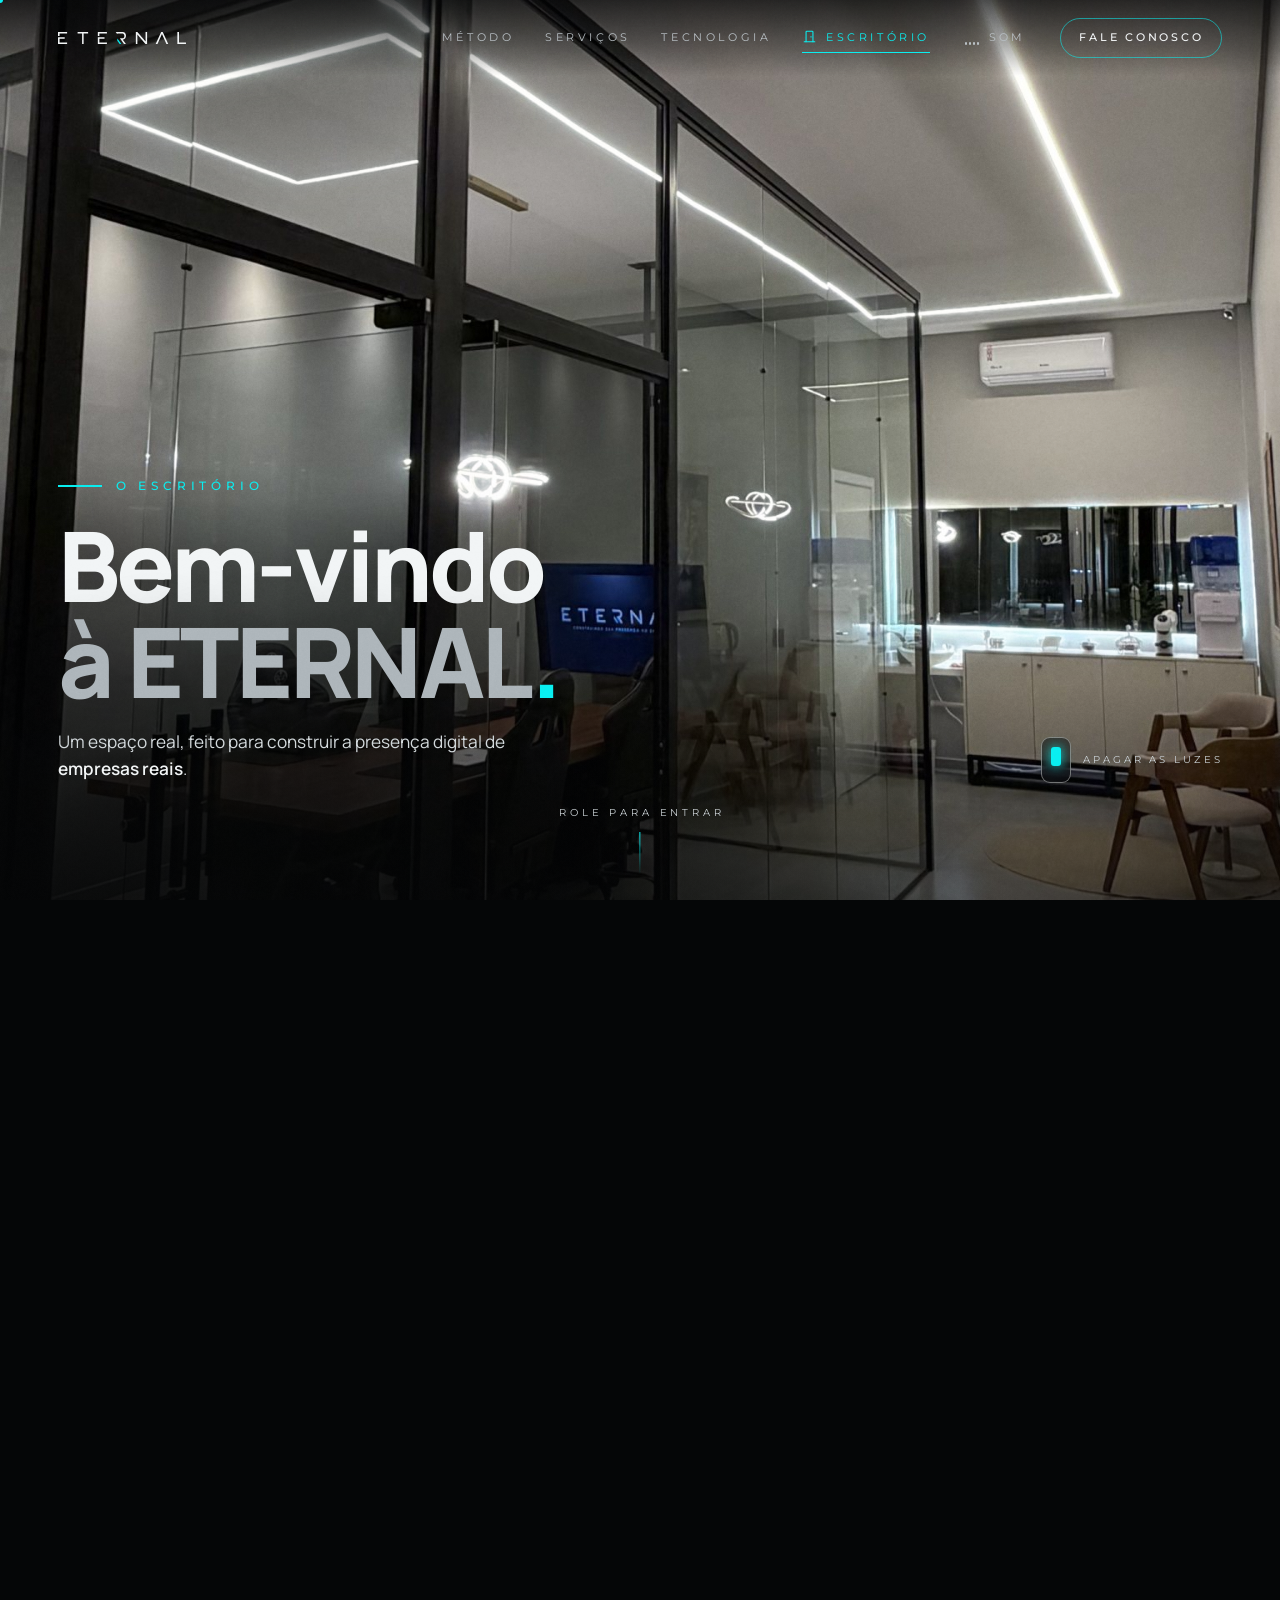
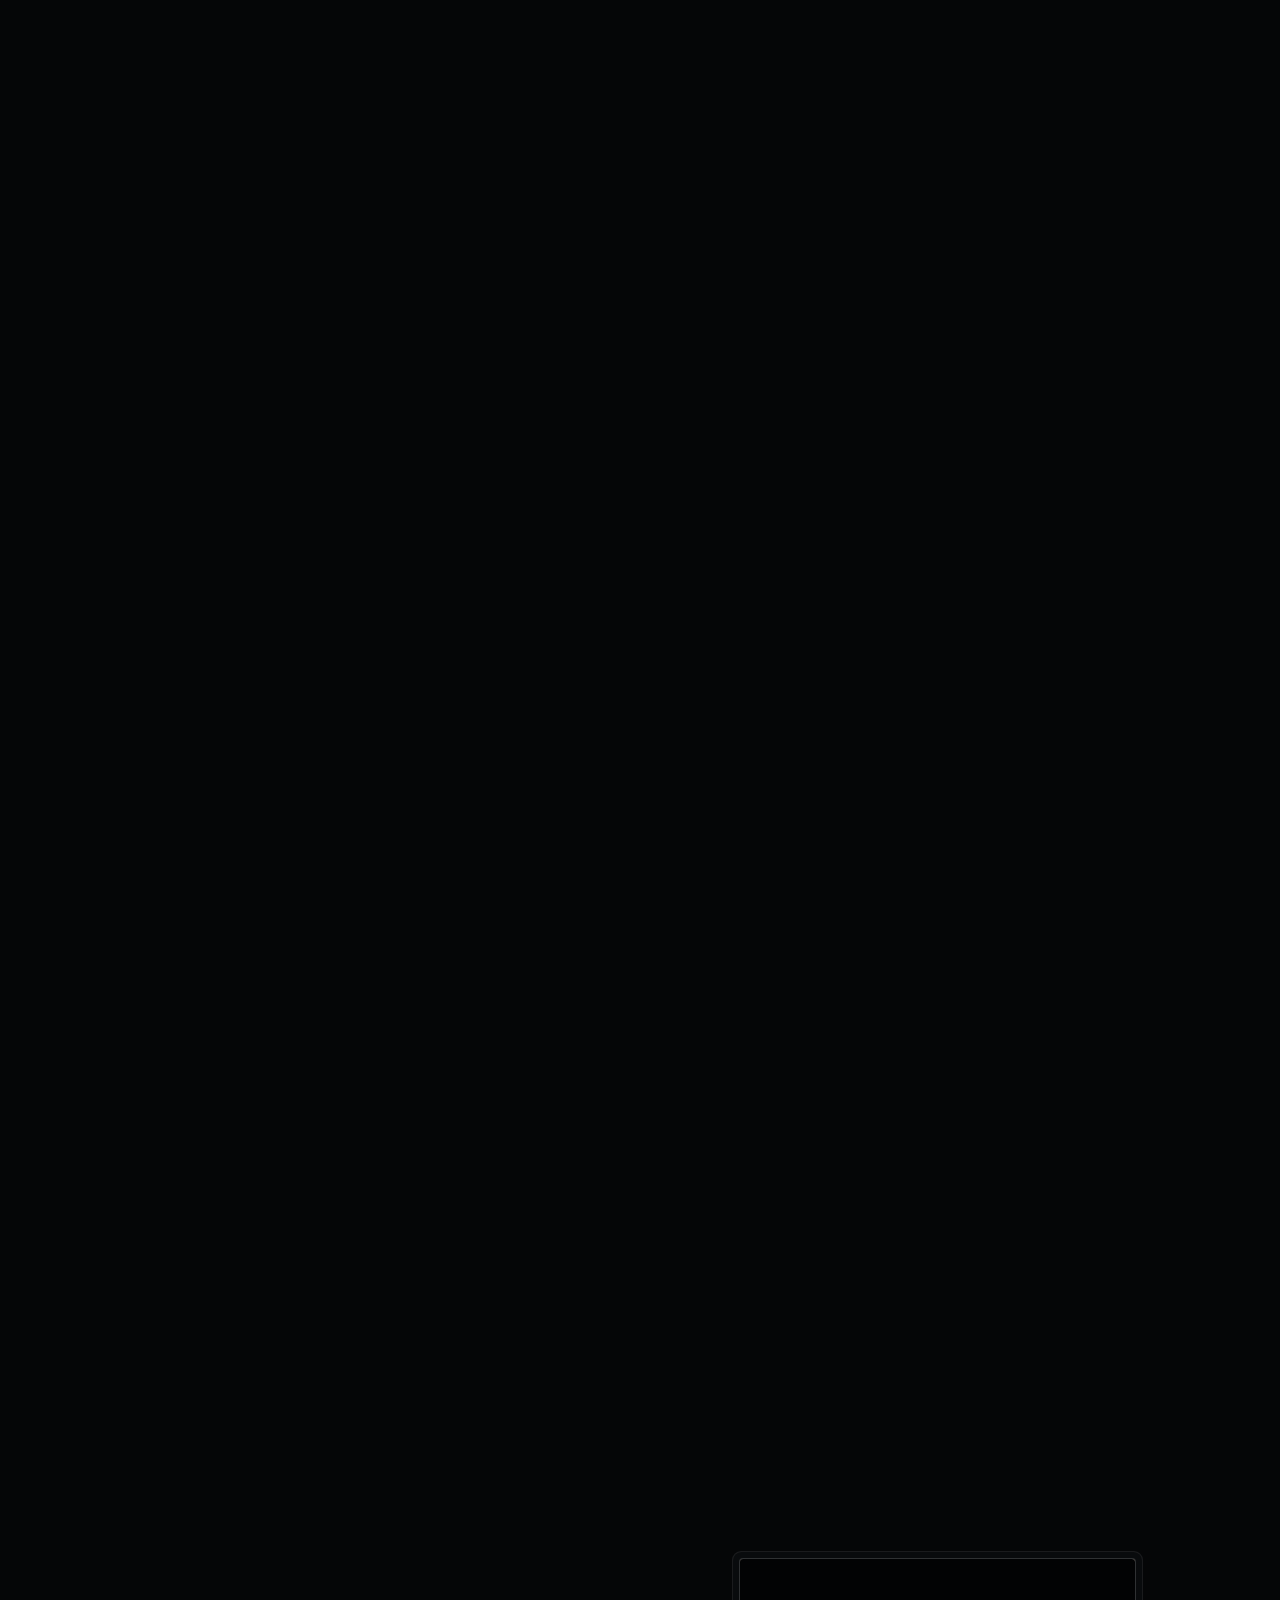
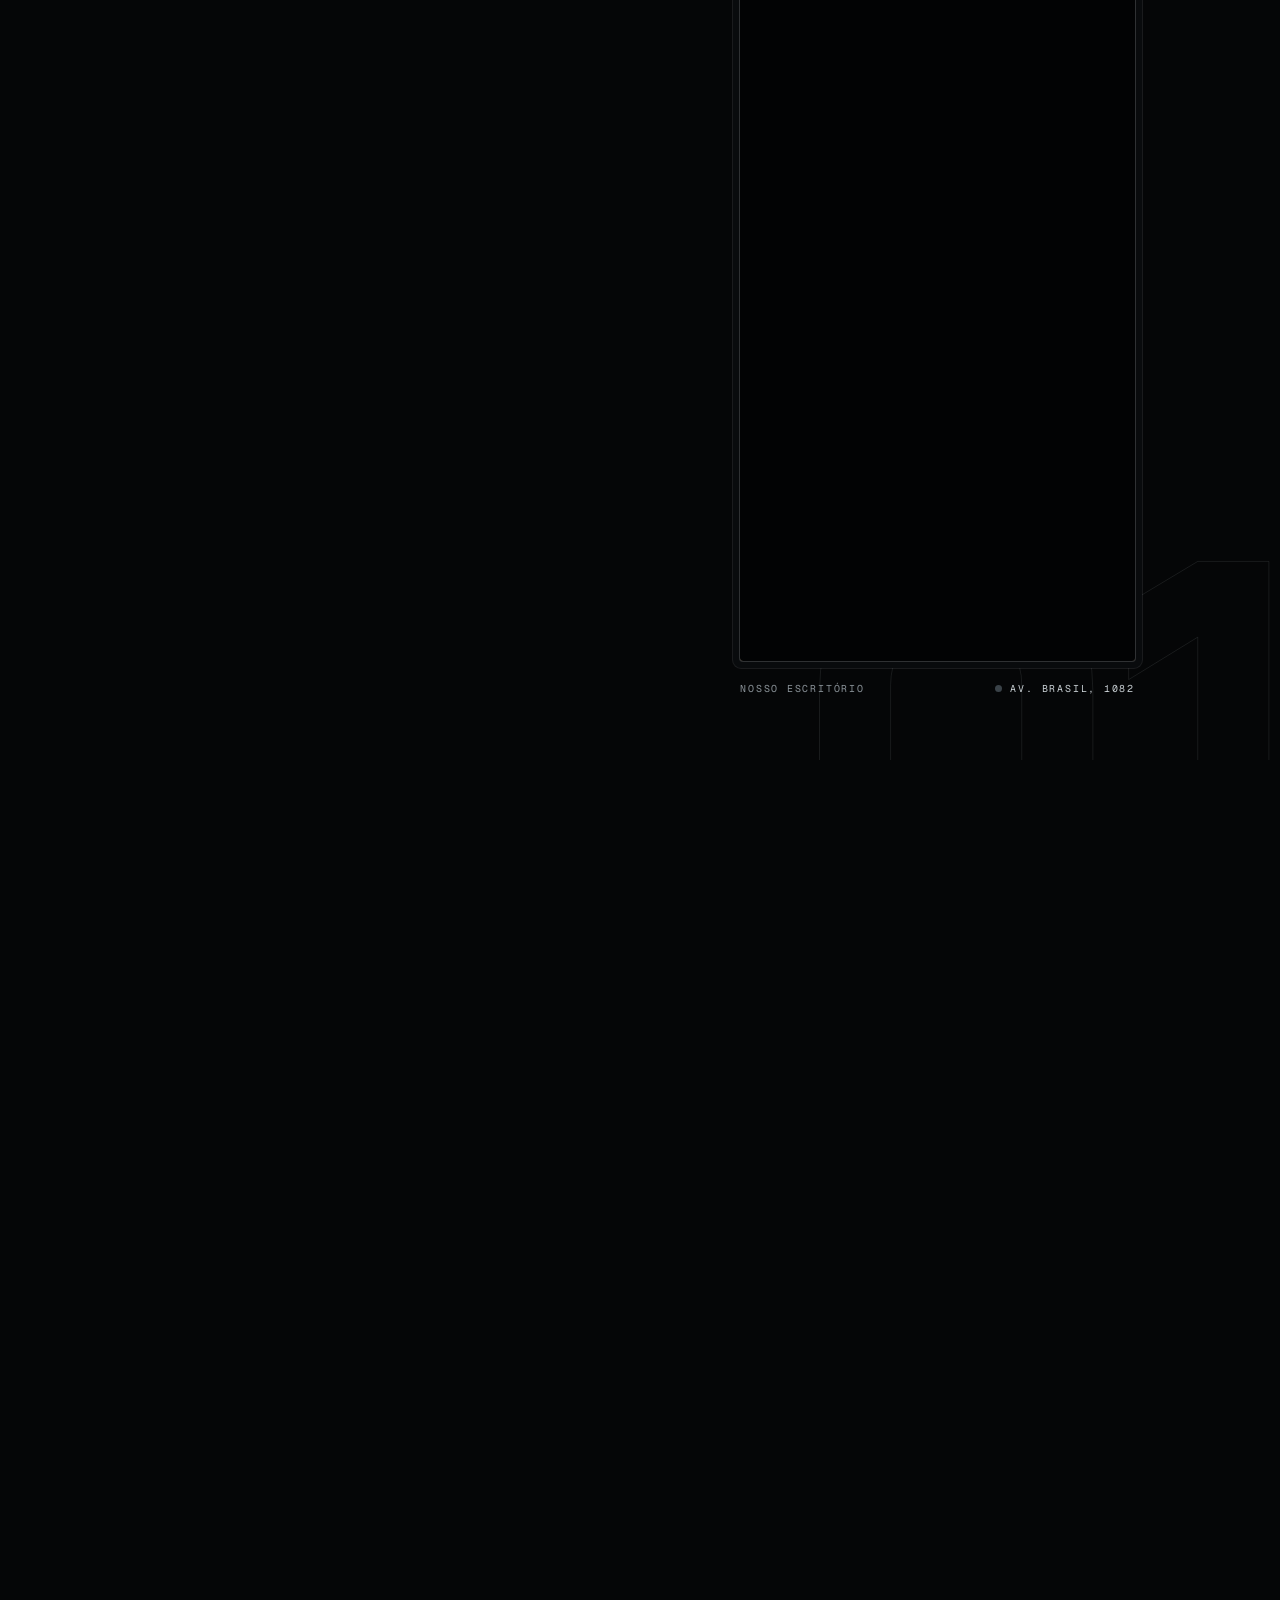
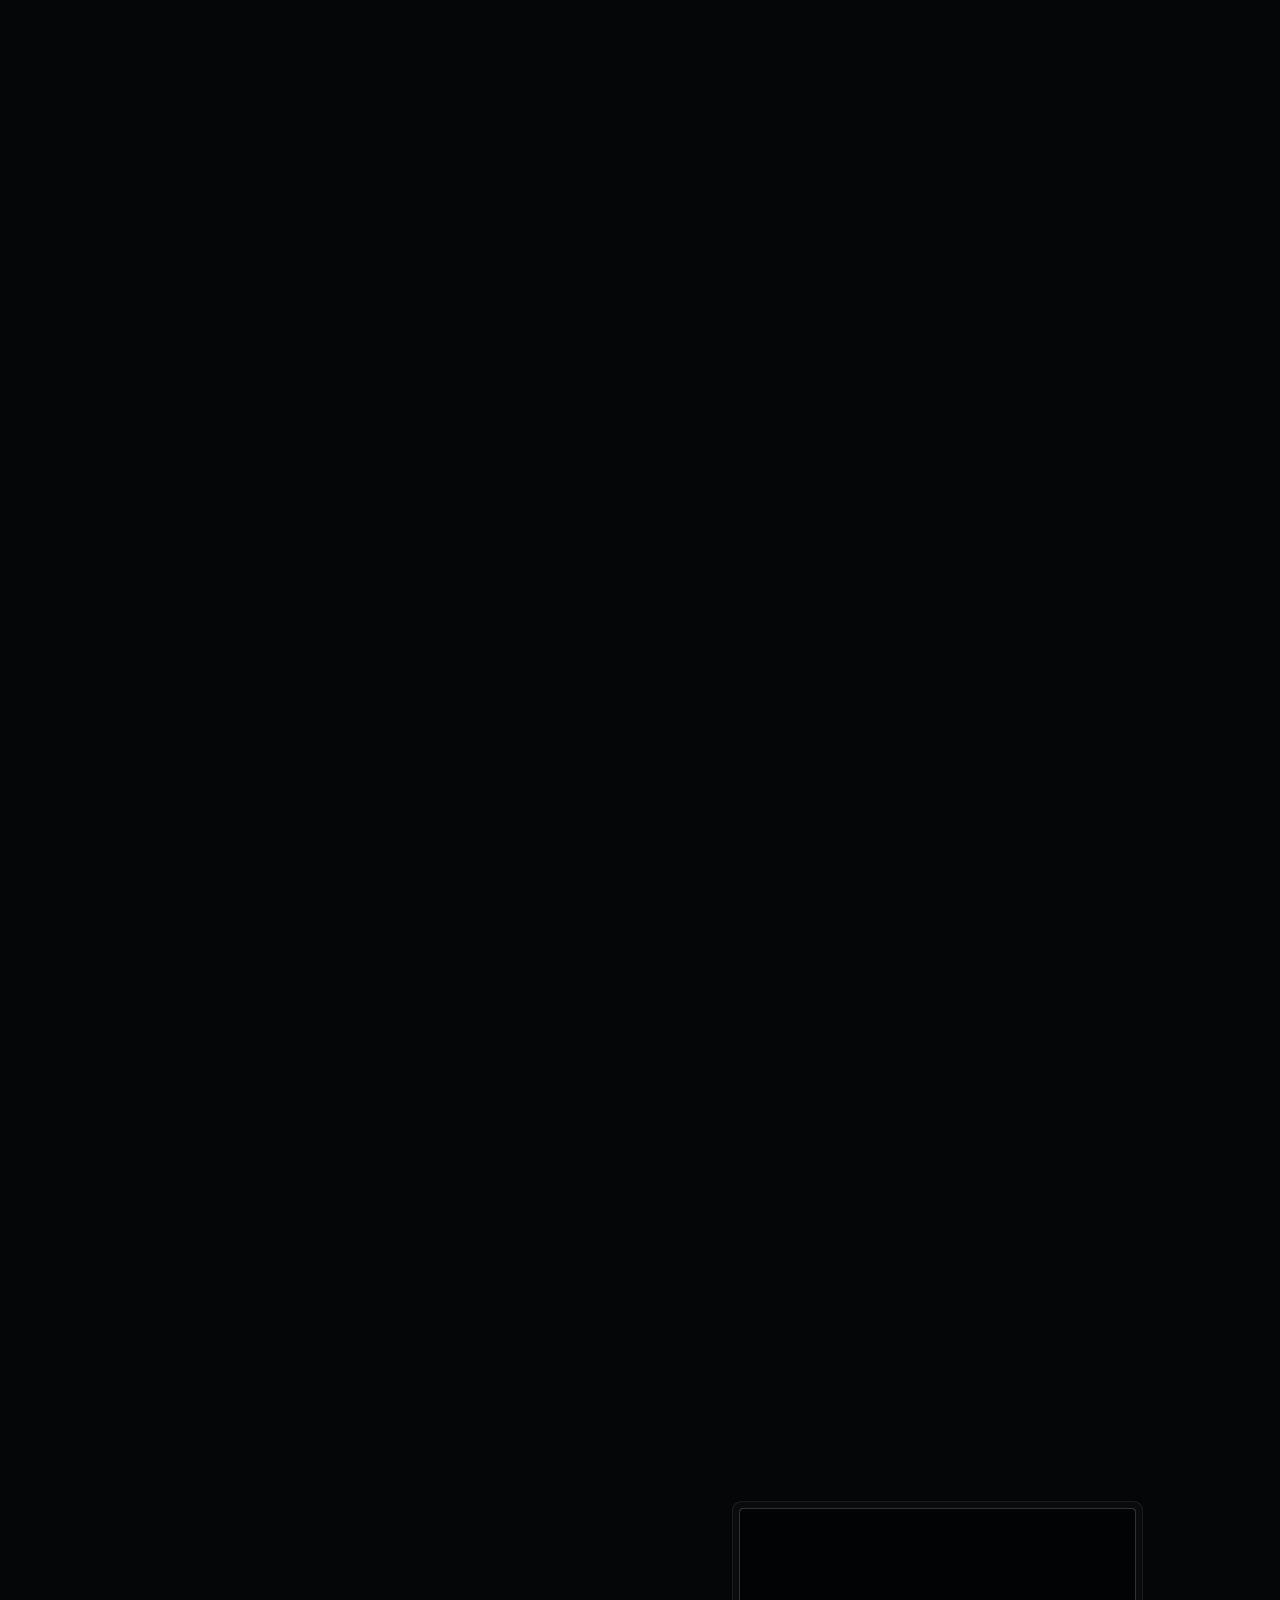
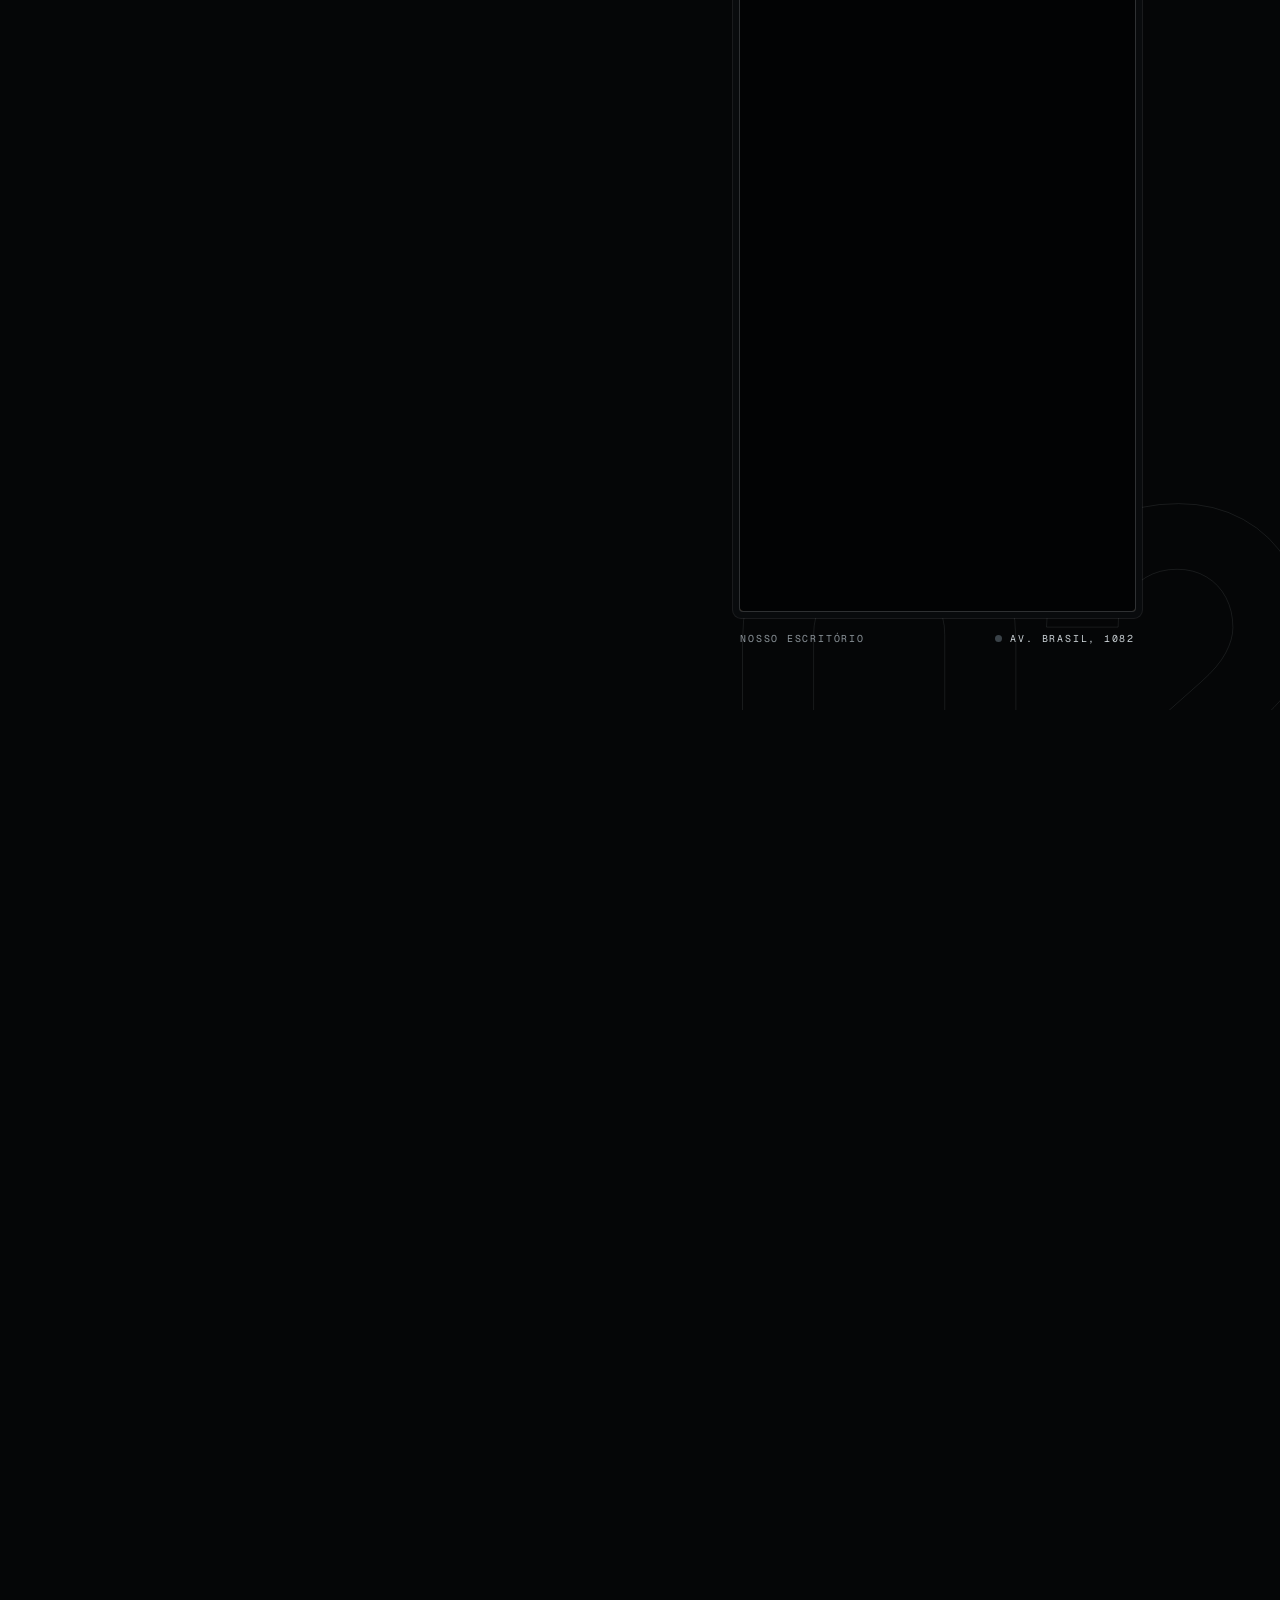
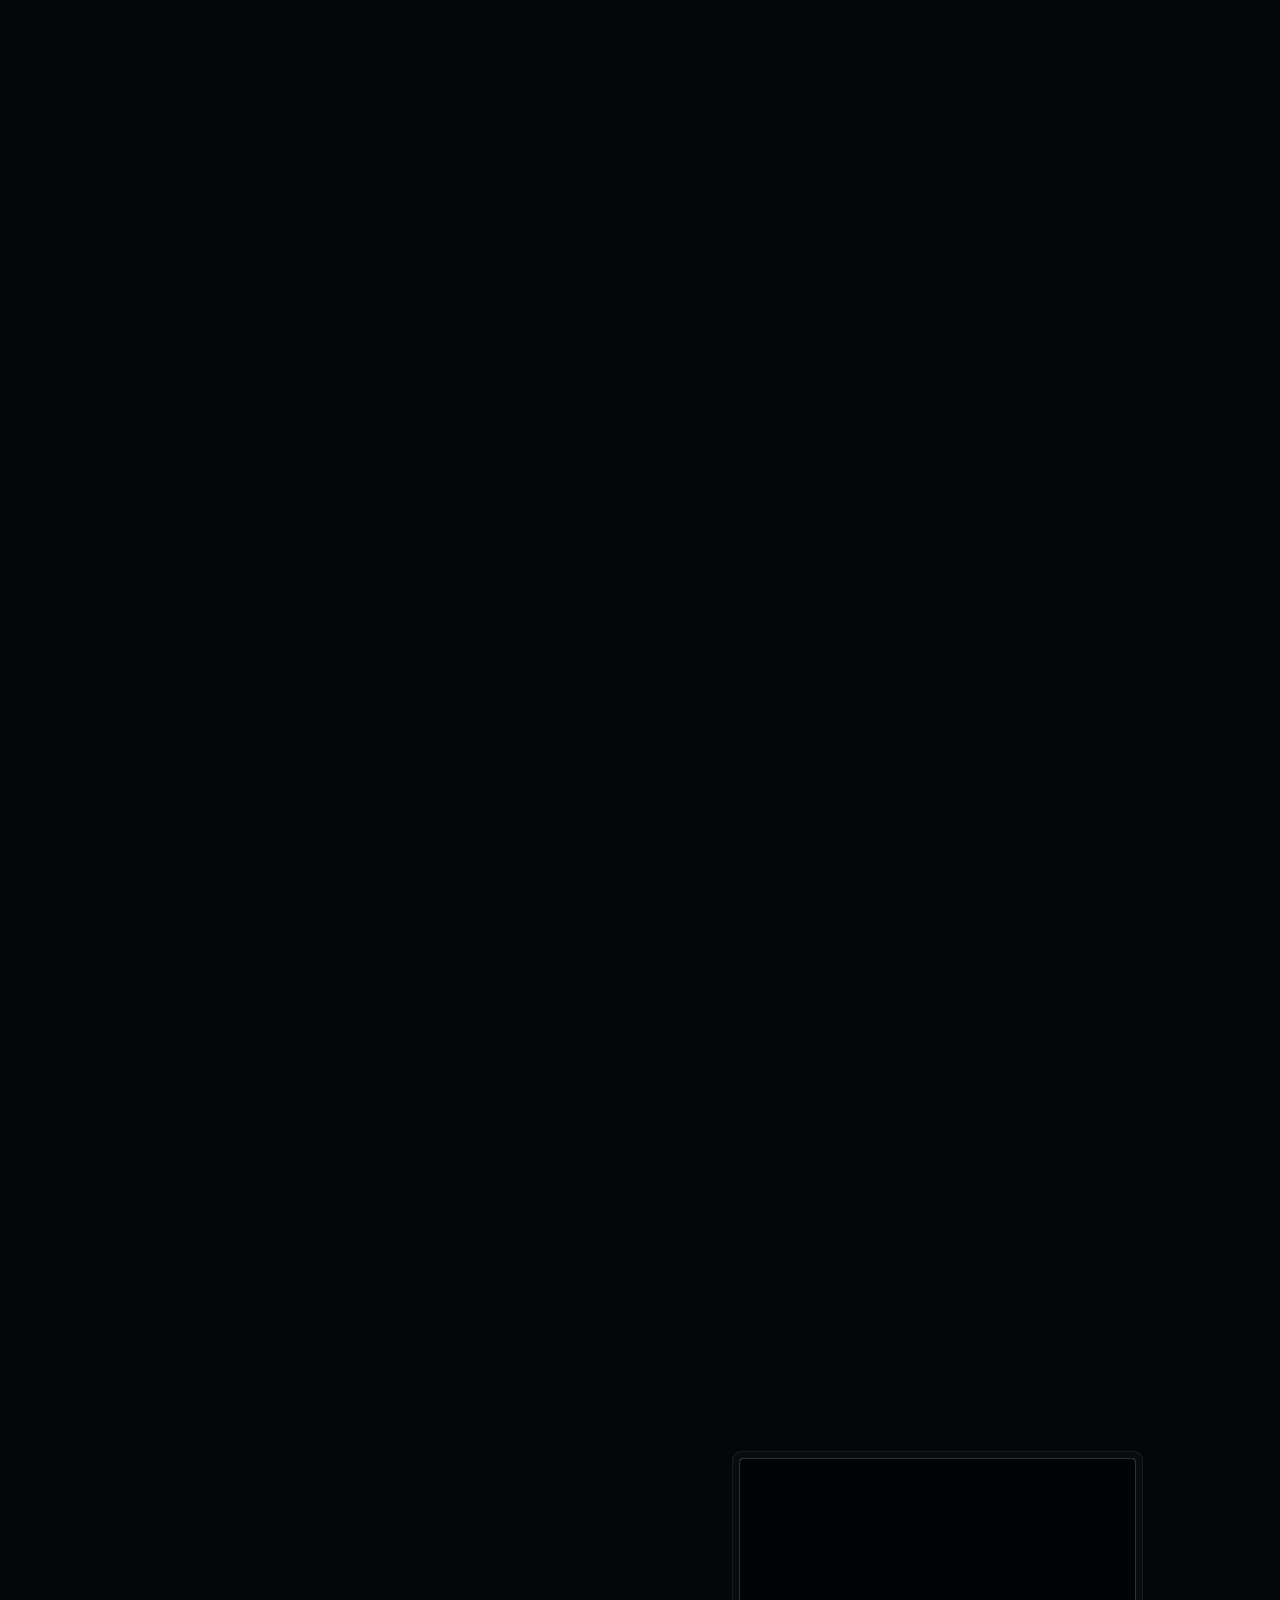
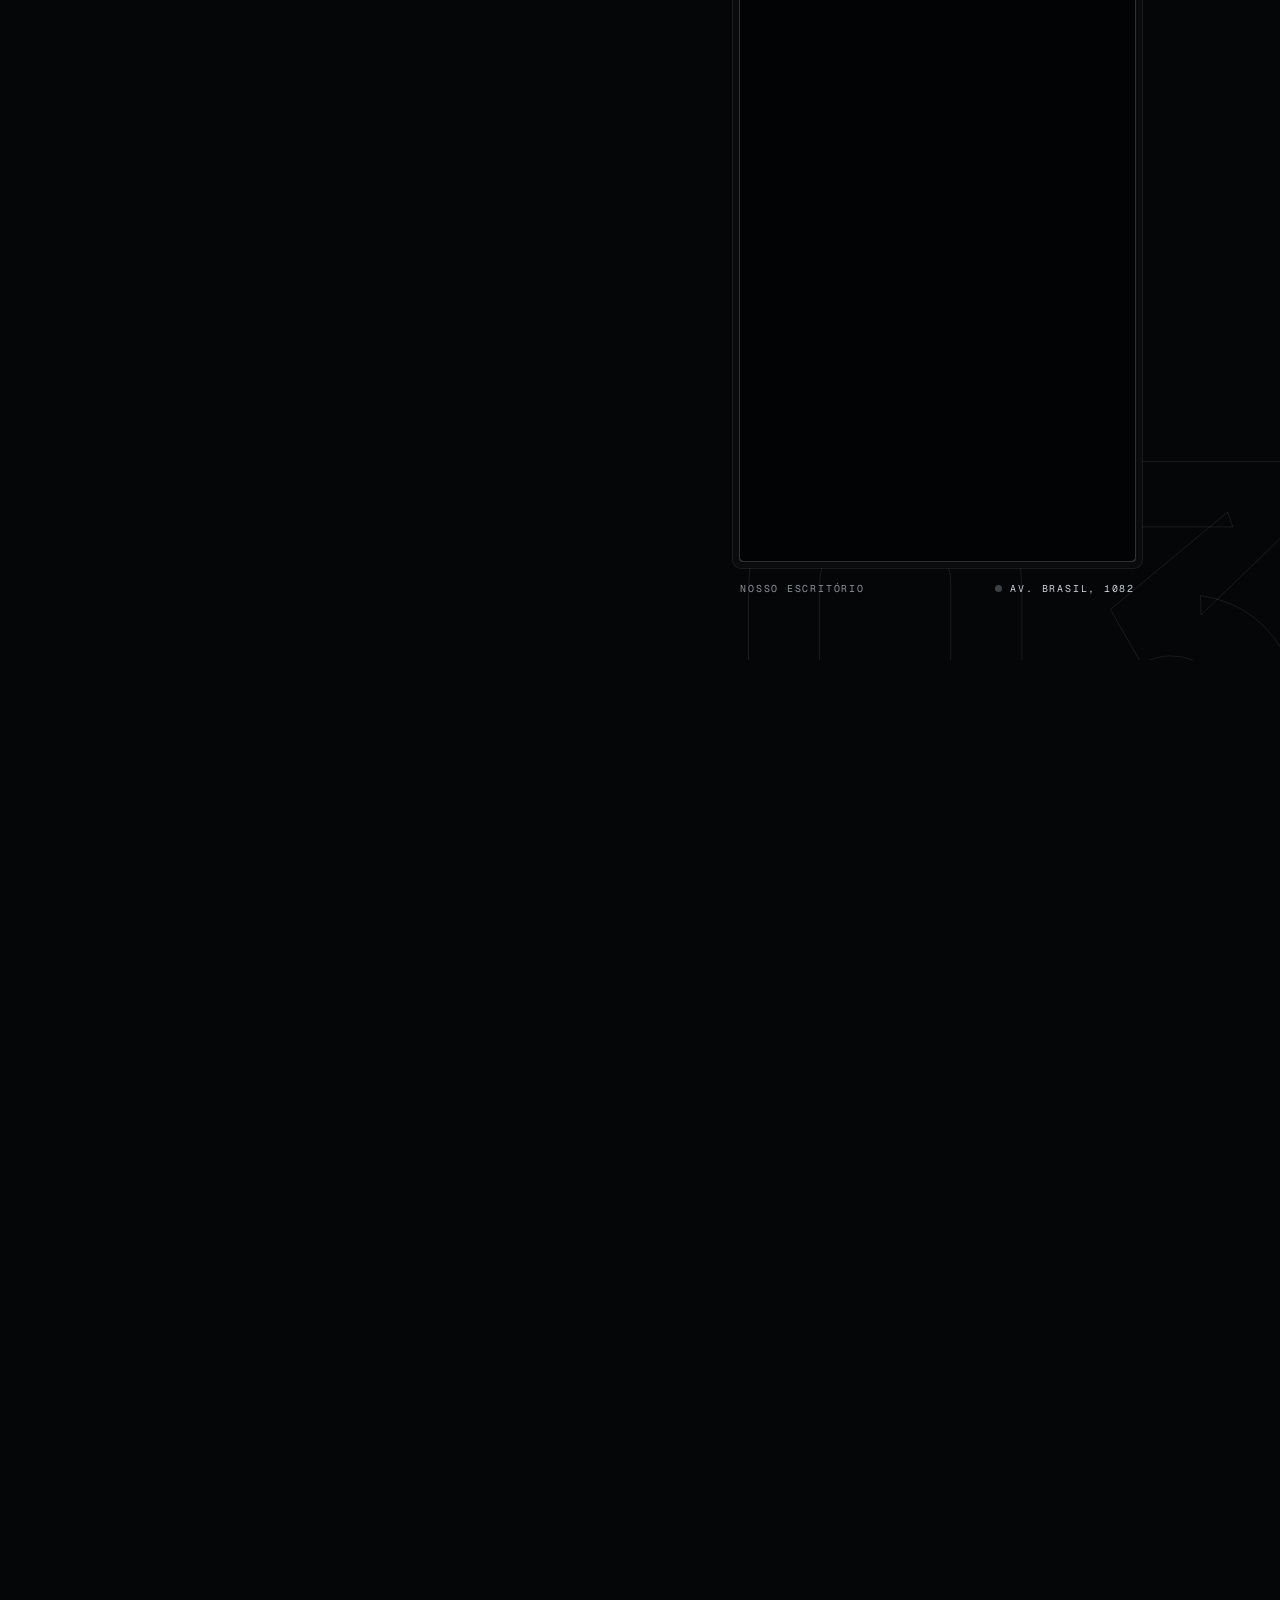
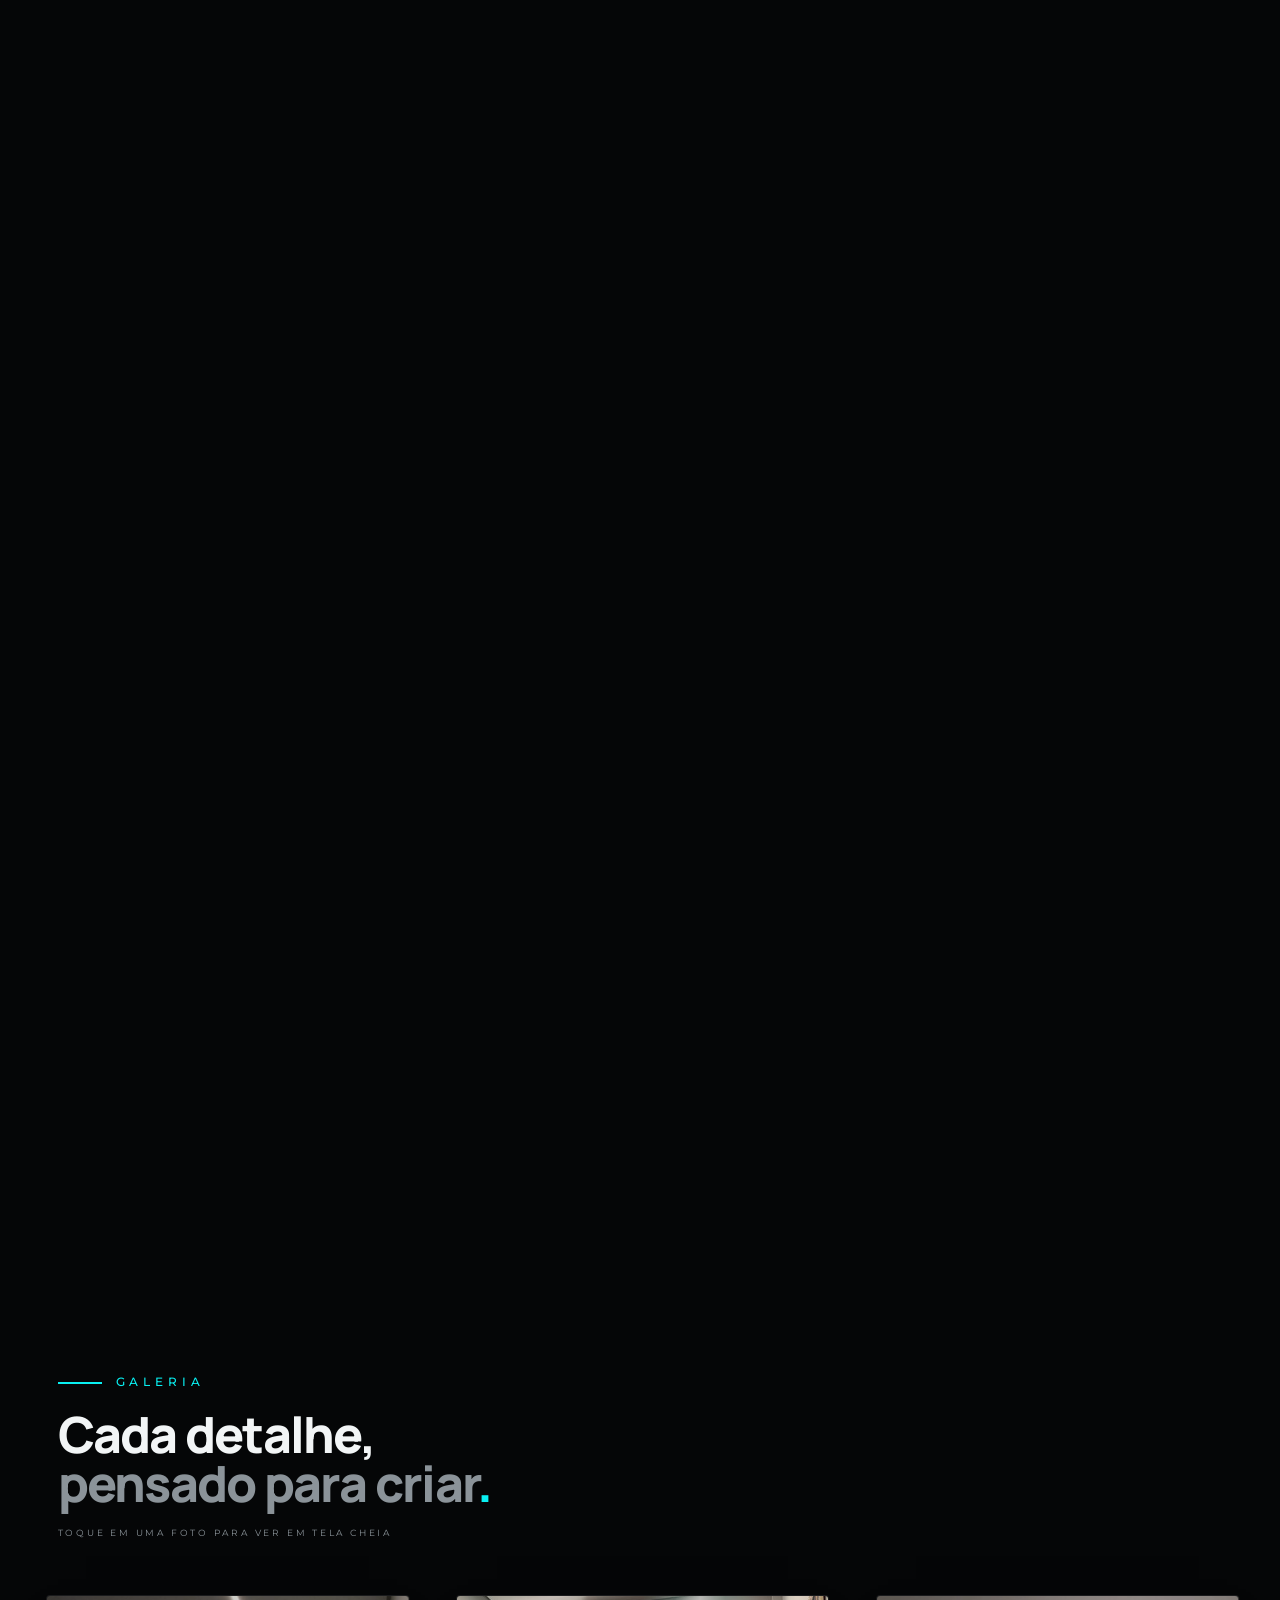
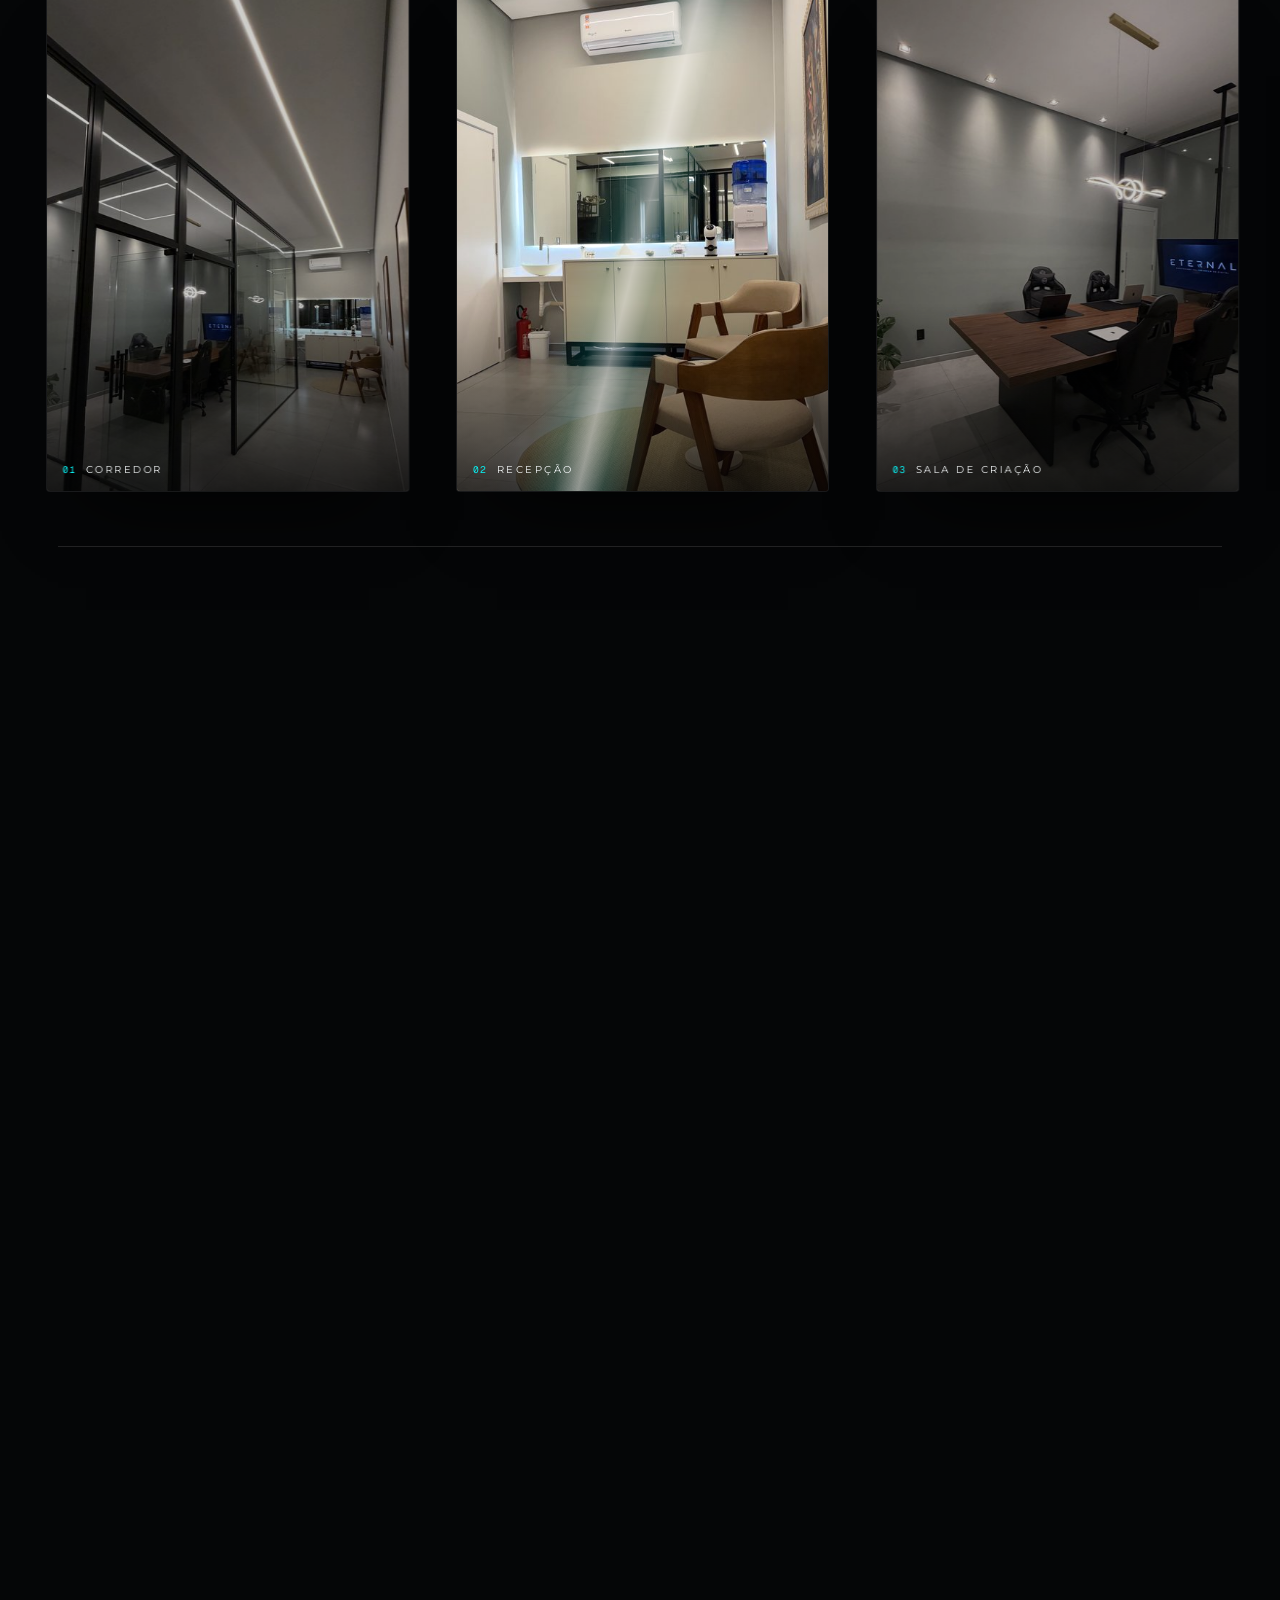
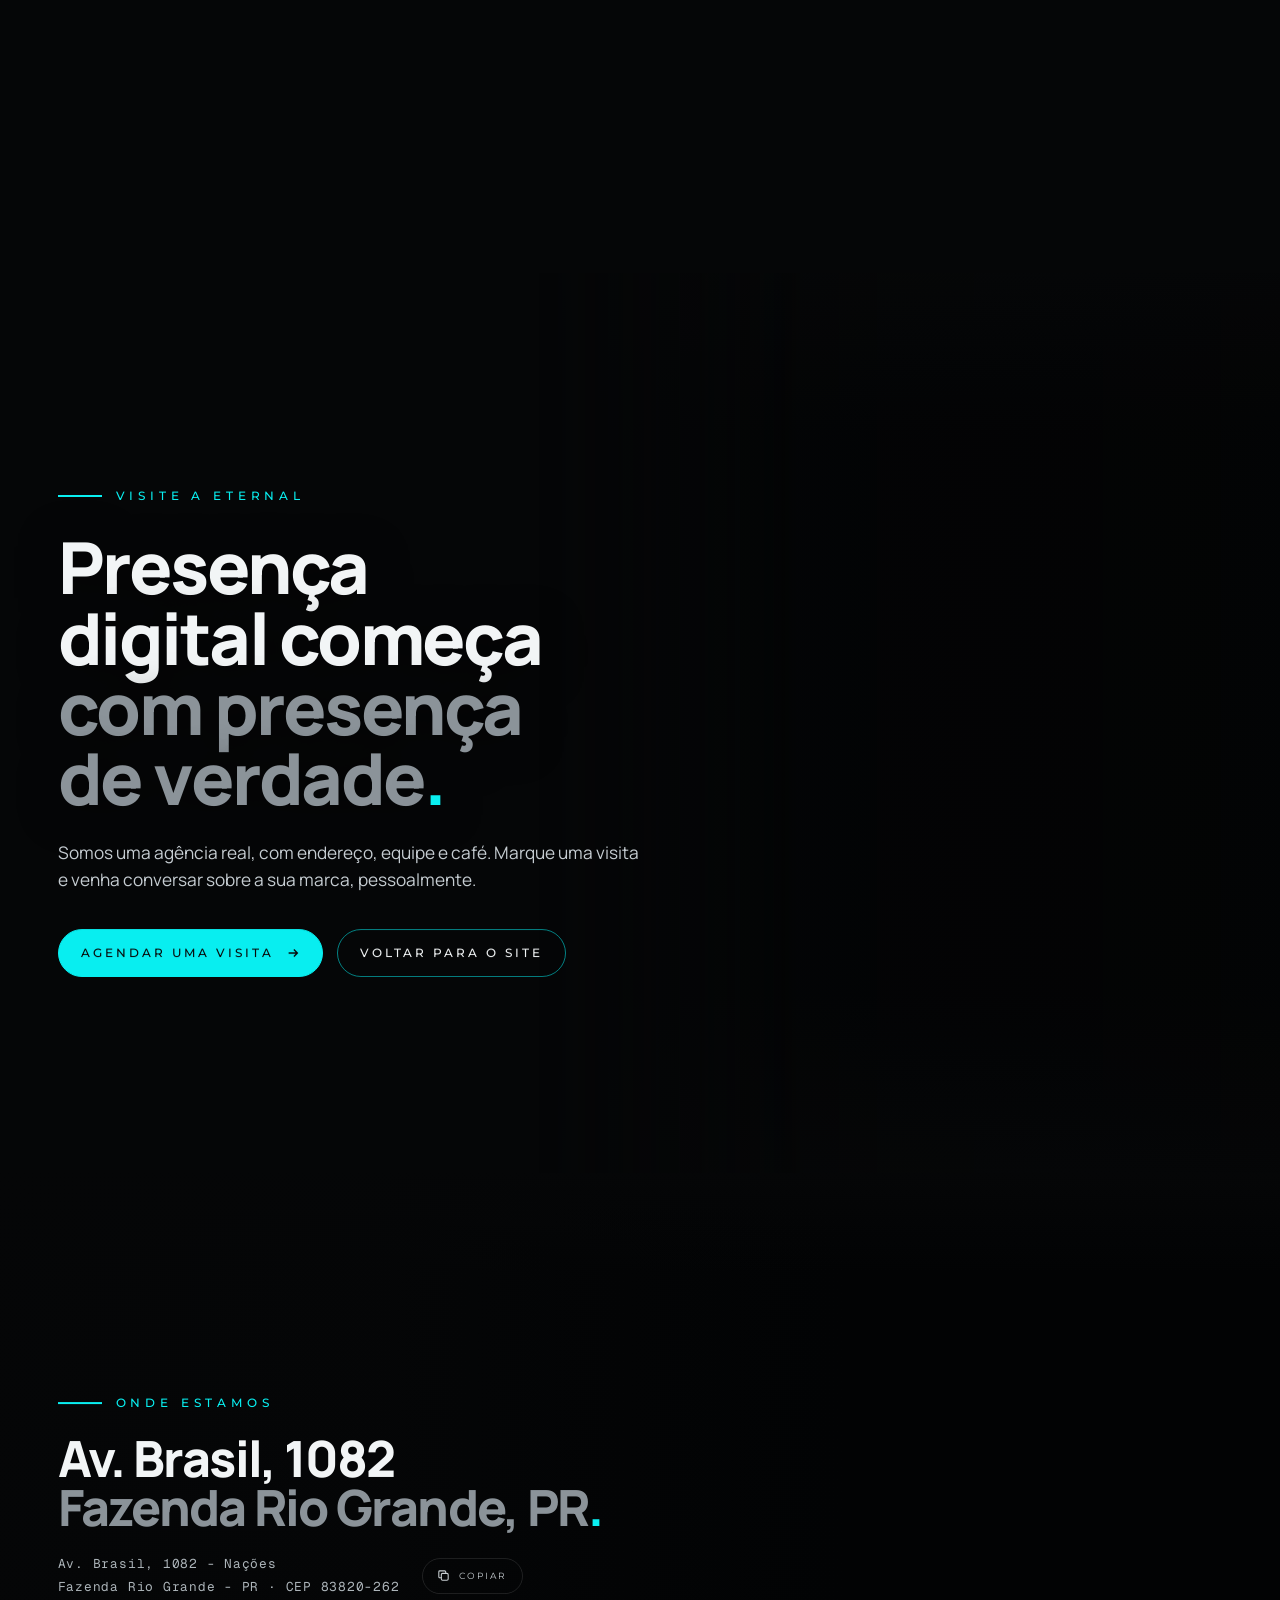
==== commit 777e73de: "Contato: novo WhatsApp (41) 99697-4910 Troca o número em todos os pontos do site: botões e links do " ====
--- a/escritorio.html
+++ b/escritorio.html
@@ -22,7 +22,7 @@
 <link rel="stylesheet" href="assets/css/office.css?v=ba39b069">
 <script>document.documentElement.classList.add('js');</script>
 <script type="application/ld+json">
-{"@context":"https://schema.org","@type":"ProfessionalService","name":"ETERNAL","slogan":"Construindo sua presença no digital","url":"https://agenciaeternal.com.br/","image":"https://agenciaeternal.com.br/assets/office/og-escritorio.jpg","description":"Agência de posicionamento e presença digital.","telephone":"+55 69 99313-0318","address":{"@type":"PostalAddress","streetAddress":"Av. Brasil, 1082 - Nações","addressLocality":"Fazenda Rio Grande","addressRegion":"PR","postalCode":"83820-262","addressCountry":"BR"},"sameAs":["https://www.instagram.com/agenciaeternal/"]}
+{"@context":"https://schema.org","@type":"ProfessionalService","name":"ETERNAL","slogan":"Construindo sua presença no digital","url":"https://agenciaeternal.com.br/","image":"https://agenciaeternal.com.br/assets/office/og-escritorio.jpg","description":"Agência de posicionamento e presença digital.","telephone":"+55 41 99697-4910","address":{"@type":"PostalAddress","streetAddress":"Av. Brasil, 1082 - Nações","addressLocality":"Fazenda Rio Grande","addressRegion":"PR","postalCode":"83820-262","addressCountry":"BR"},"sameAs":["https://www.instagram.com/agenciaeternal/"]}
 </script>
 <noscript><style>.loader{display:none}body.is-loading{overflow:auto}.o-switch,.o-hero__lines,.o-hero__leds{display:none}</style></noscript>
 </head>
@@ -60,7 +60,7 @@
     <a class="nav__link" href="/#tecnologia">Tecnologia</a>
     <a class="nav__link nav__office" href="/escritorio" aria-current="page" aria-label="Escritório"><svg viewBox="0 0 24 24" fill="none" stroke="currentColor" stroke-width="1.7" stroke-linecap="round" stroke-linejoin="round" aria-hidden="true"><path d="M6.5 20.5V4.6c0-.6.5-1.1 1.1-1.1h8.8c.6 0 1.1.5 1.1 1.1v15.9"/><path d="M3.5 20.5h17"/><path d="M14.4 12.2v.6"/></svg><span>Escritório</span></a>
     <button class="sound" id="soundToggle" type="button" aria-pressed="false" aria-label="Ligar o som ambiente"><span class="sound__bars" aria-hidden="true"><i></i><i></i><i></i><i></i></span><span class="sound__label">Som</span></button>
-    <a class="btn btn--small" href="https://wa.me/5569993130318?text=Ol%C3%A1%2C%20ETERNAL!%20Quero%20agendar%20uma%20visita%20ao%20escrit%C3%B3rio." target="_blank" rel="noopener" data-magnetic>Fale conosco</a>
+    <a class="btn btn--small" href="https://wa.me/5541996974910?text=Ol%C3%A1%2C%20ETERNAL!%20Quero%20agendar%20uma%20visita%20ao%20escrit%C3%B3rio." target="_blank" rel="noopener" data-magnetic>Fale conosco</a>
   </nav>
 </header>
 
@@ -205,7 +205,7 @@
       <h2 class="statement" id="t-visita"><span class="line">Presença digital começa</span><span class="line dim">com presença de verdade<span class="dot">.</span></span></h2>
       <p class="lead">Somos uma agência real, com endereço, equipe e café. Marque uma visita e venha conversar sobre a sua marca, pessoalmente.</p>
       <div class="o-visit__cta">
-        <a class="btn btn--solid" href="https://wa.me/5569993130318?text=Ol%C3%A1%2C%20ETERNAL!%20Quero%20agendar%20uma%20visita%20ao%20escrit%C3%B3rio." target="_blank" rel="noopener" data-magnetic>Agendar uma visita <svg class="arrow" viewBox="0 0 16 16" fill="none" stroke="currentColor" stroke-width="1.6" aria-hidden="true"><path d="M3 8h10M9 4l4 4-4 4"/></svg></a>
+        <a class="btn btn--solid" href="https://wa.me/5541996974910?text=Ol%C3%A1%2C%20ETERNAL!%20Quero%20agendar%20uma%20visita%20ao%20escrit%C3%B3rio." target="_blank" rel="noopener" data-magnetic>Agendar uma visita <svg class="arrow" viewBox="0 0 16 16" fill="none" stroke="currentColor" stroke-width="1.6" aria-hidden="true"><path d="M3 8h10M9 4l4 4-4 4"/></svg></a>
         <a class="btn" href="/">Voltar para o site</a>
       </div>
     </div>
@@ -275,7 +275,7 @@
   <button class="lightbox__btn lightbox__next" id="lbNext" type="button" aria-label="Próxima foto"><svg viewBox="0 0 24 24" fill="none" stroke="currentColor" stroke-width="1.7" stroke-linecap="round" stroke-linejoin="round" aria-hidden="true"><path d="M9 5l7 7-7 7"/></svg></button>
 </div>
 
-<a class="wa-float" id="waFloat" href="https://wa.me/5569993130318?text=Ol%C3%A1%2C%20ETERNAL!%20Quero%20agendar%20uma%20visita%20ao%20escrit%C3%B3rio." target="_blank" rel="noopener" aria-label="Conversar no WhatsApp">
+<a class="wa-float" id="waFloat" href="https://wa.me/5541996974910?text=Ol%C3%A1%2C%20ETERNAL!%20Quero%20agendar%20uma%20visita%20ao%20escrit%C3%B3rio." target="_blank" rel="noopener" aria-label="Conversar no WhatsApp">
   <svg viewBox="0 0 24 24" fill="none" stroke="currentColor" stroke-width="1.8" stroke-linecap="round" stroke-linejoin="round" aria-hidden="true"><path d="M4 6.5A2.5 2.5 0 0 1 6.5 4h11A2.5 2.5 0 0 1 20 6.5v7a2.5 2.5 0 0 1-2.5 2.5H11l-4.5 3.8V16h0A2.5 2.5 0 0 1 4 13.5z"/><path d="M8.6 10h.01M12 10h.01M15.4 10h.01" stroke-width="2.6"/></svg>
 </a>
 <button class="float-btn sound-float" id="soundFloat" type="button" aria-pressed="false" aria-label="Ligar o som ambiente" data-tip="Ligar o som">
